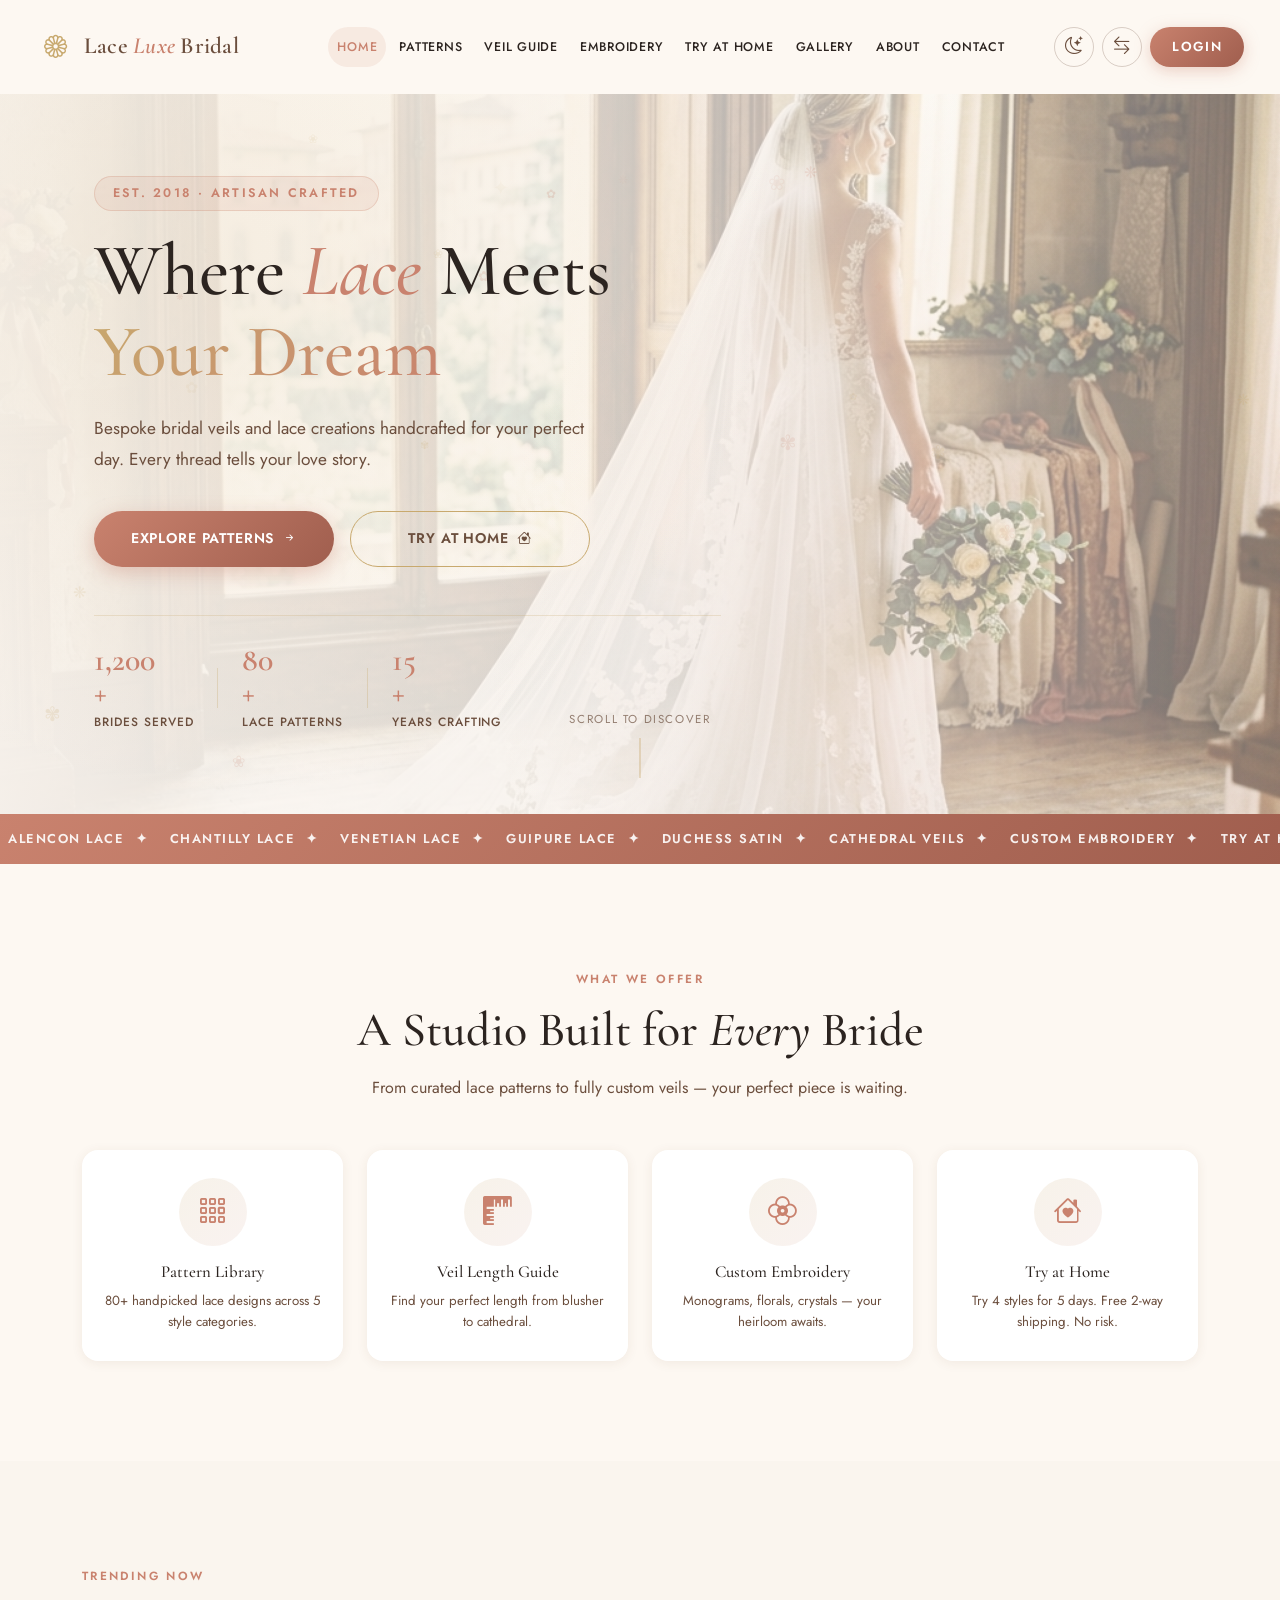
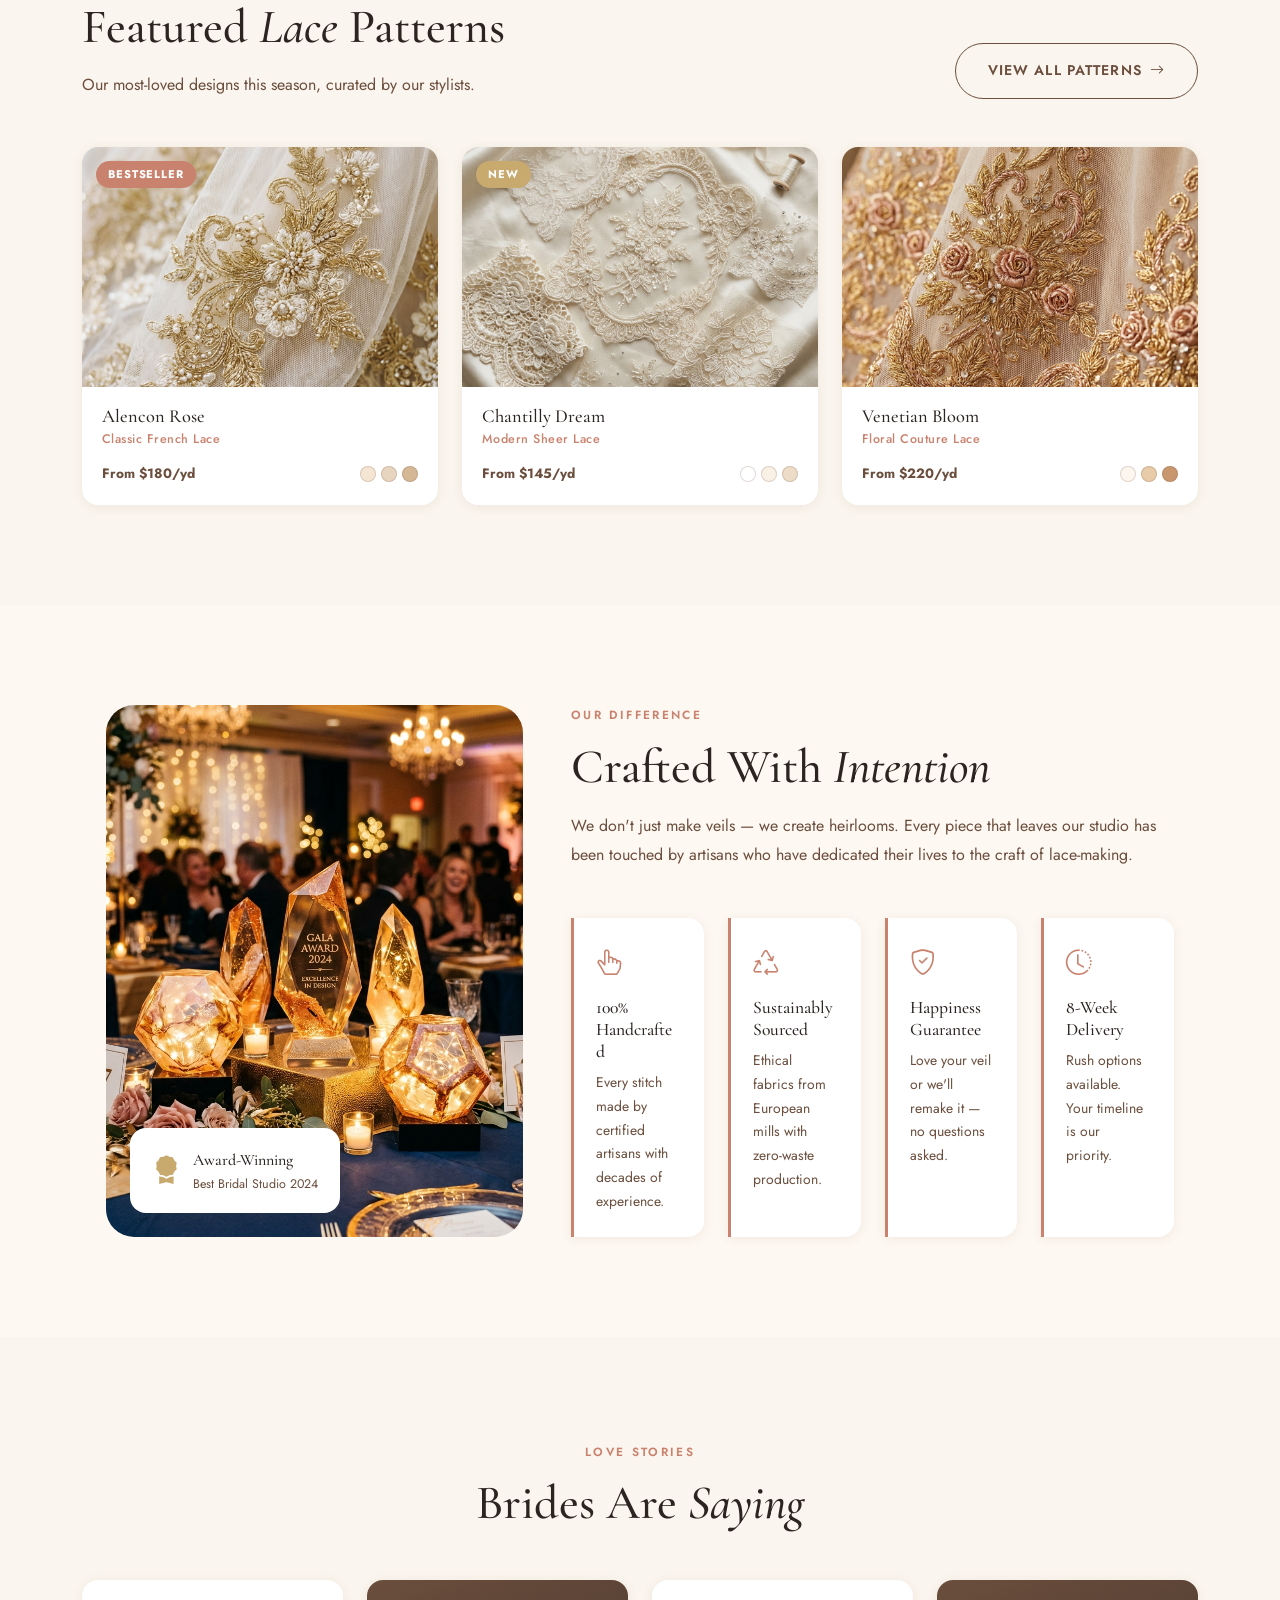
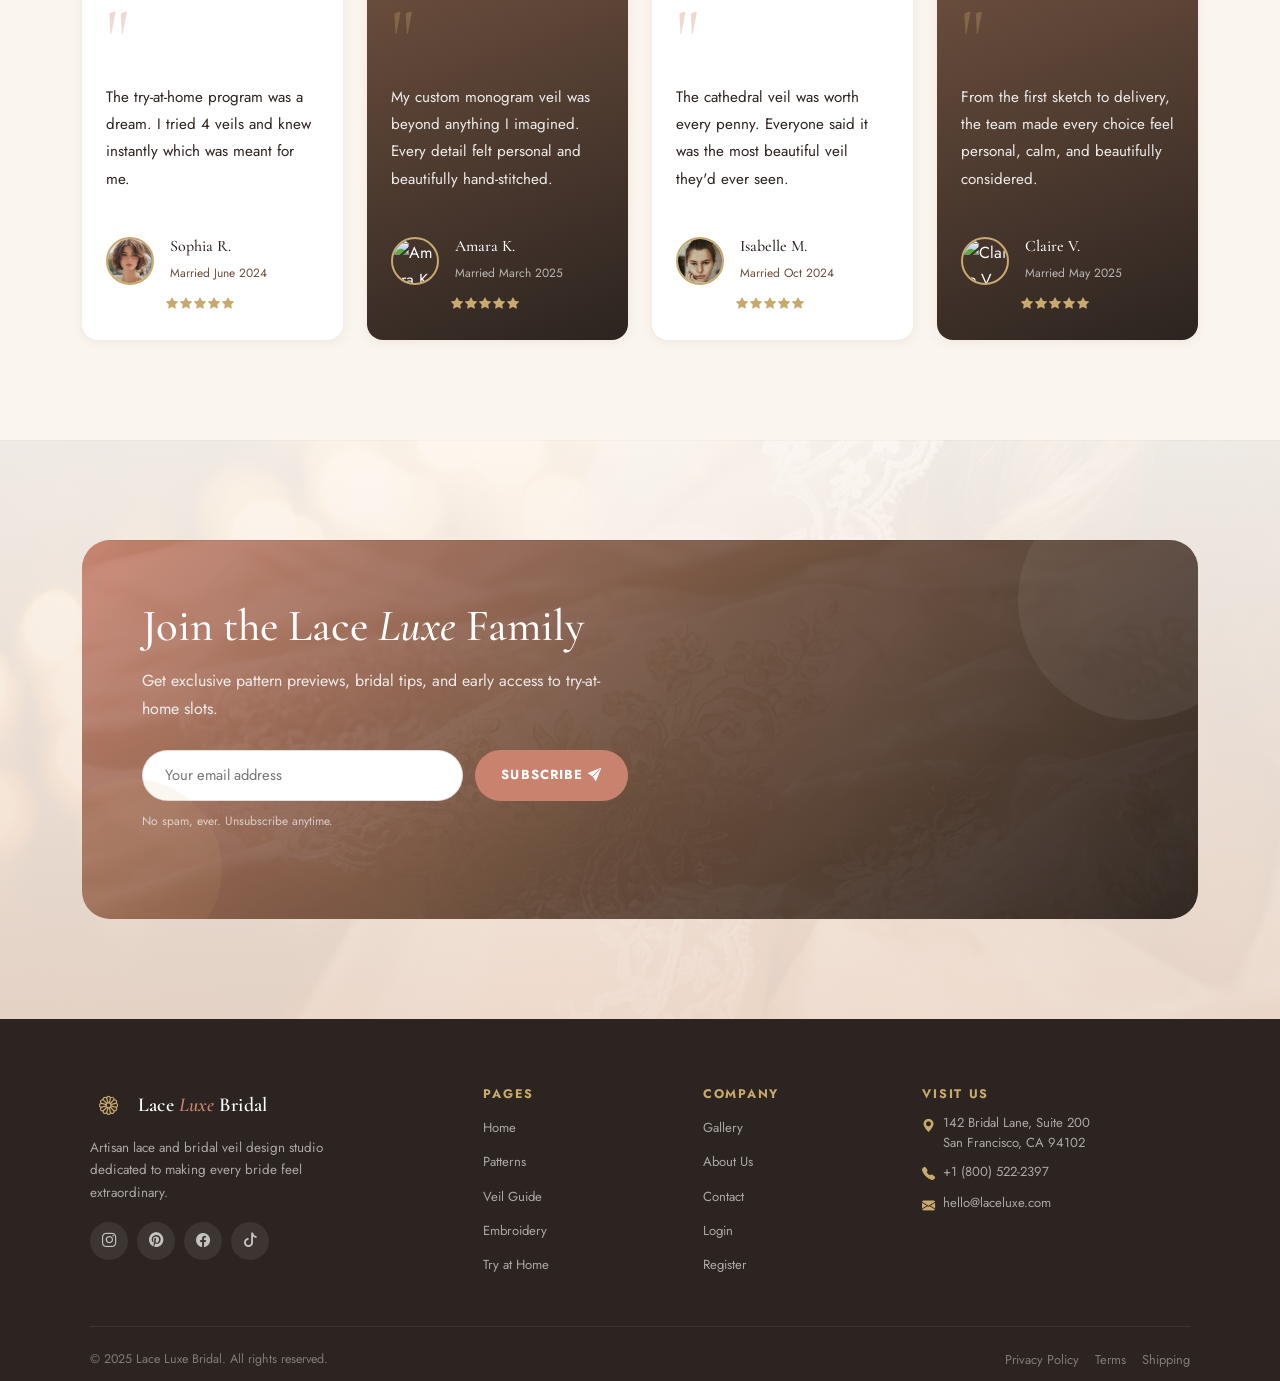
==== index.html @ 020aa44e "changes committed" ====
<!DOCTYPE html>
<html lang="en">
<head>
  <meta charset="UTF-8" />
  <meta name="viewport" content="width=device-width, initial-scale=1.0" />
  <meta name="description" content="Lace Luxe Bridal – Custom Lace & Bridal Veil Design Studio. Explore lace patterns, veil guides, embroidery, and real wedding gallery." />
  <title>Lace Luxe Bridal | Home</title>
  <link rel="stylesheet" href="https://cdn.jsdelivr.net/npm/bootstrap@5.3.3/dist/css/bootstrap.min.css" />
  <link rel="stylesheet" href="https://cdn.jsdelivr.net/npm/bootstrap-icons@1.11.3/font/bootstrap-icons.min.css" />
  <link href="https://fonts.googleapis.com/css2?family=Cormorant+Garamond:ital,wght@0,300;0,400;0,500;0,600;1,300;1,400&family=Jost:wght@300;400;500;600&display=swap" rel="stylesheet" />
  <link rel="stylesheet" href="https://unpkg.com/aos@2.3.4/dist/aos.css" />
  <link rel="stylesheet" href="css/style.css" />
  <link rel="stylesheet" href="css/pages.css" />
</head>
<body class="home-page">

<!-- NAVBAR -->
<nav class="navbar navbar-expand-lg sticky-top" id="mainNav">
  <div class="container">
    <a class="navbar-brand d-flex align-items-center gap-2" href="index.html">
      <span class="brand-icon"><i class="bi bi-flower1"></i></span>
      <span class="brand-text">Lace <em>Luxe</em> Bridal</span>
    </a>
    <button class="navbar-toggler" type="button" data-bs-toggle="collapse" data-bs-target="#navMenu" aria-controls="navMenu" aria-expanded="false" aria-label="Toggle navigation">
      <span class="toggler-icon"><span></span><span></span><span></span></span>
    </button>
    <div class="collapse navbar-collapse" id="navMenu">
      <ul class="navbar-nav mx-auto gap-lg-1 align-items-lg-center">
                <li class="nav-item dropdown">
          <a class="nav-link dropdown-toggle active-nav" href="#" id="homeDropdown" role="button" data-bs-toggle="dropdown" aria-expanded="false">
            Home
          </a>
          <ul class="dropdown-menu" aria-labelledby="homeDropdown">
            <li><a class="dropdown-item" href="index.html">Home 1</a></li>
            <li><a class="dropdown-item" href="home2.html">Home 2</a></li>
          </ul>
        </li>
        <li class="nav-item"><a class="nav-link" href="patterns.html">Patterns</a></li>
        <li class="nav-item"><a class="nav-link" href="veil-guide.html">Veil Guide</a></li>
        <li class="nav-item"><a class="nav-link" href="embroidery.html">Embroidery</a></li>
        <li class="nav-item"><a class="nav-link" href="try-at-home.html">Try at Home</a></li>
        <li class="nav-item"><a class="nav-link" href="gallery.html">Gallery</a></li>
        <li class="nav-item"><a class="nav-link" href="about.html">About</a></li>
        <li class="nav-item"><a class="nav-link" href="contact.html">Contact</a></li>
      </ul>
      <div class="d-flex gap-2 align-items-center ms-lg-3">
        <button class="nav-toggle-btn" id="themeToggleBtn" title="Toggle Light/Dark Theme"><i class="bi bi-moon-stars"></i></button>
        <button class="nav-toggle-btn" id="dirToggleBtn" title="Toggle Layout Direction (LTR/RTL)"><i class="bi bi-arrow-left-right"></i></button>
        <a href="login.html" class="btn-nav-cta">Login</a>
      </div>
    </div>
  </div>
</nav>

<!-- SECTION 1: HERO -->
<section class="hero-section" id="hero">
  <div class="hero-lace-overlay" id="heroLace"></div>
  <div class="hero-particles" id="heroParticles"></div>
  <div class="container hero-container">
    <div class="row align-items-center">
      <div class="col-12 col-lg-7 hero-content" data-aos="fade-right" data-aos-duration="1200">
        <span class="hero-tag">Est. 2018 · Artisan Crafted</span>
        <h1 class="hero-title">
          Where <em>Lace</em> Meets<br/>
          <span class="gradient-text">Your Dream</span>
        </h1>
        <p class="hero-subtitle">Bespoke bridal veils and lace creations handcrafted for your perfect day. Every thread tells your love story.</p>
        <div class="hero-actions d-flex flex-wrap gap-3">
          <a href="patterns.html" class="btn-primary-custom">Explore Patterns <i class="bi bi-arrow-right-short"></i></a>
          <a href="try-at-home.html" class="btn-outline-custom">Try at Home <i class="bi bi-house-heart"></i></a>
        </div>
        <div class="hero-stats d-flex flex-wrap gap-4 mt-5">
          <div class="stat-item"><span class="stat-num" data-target="1200">0</span><span class="stat-num">+</span><span class="stat-label">Brides Served</span></div>
          <div class="stat-divider"></div>
          <div class="stat-item"><span class="stat-num" data-target="80">0</span><span class="stat-num">+</span><span class="stat-label">Lace Patterns</span></div>
          <div class="stat-divider"></div>
          <div class="stat-item"><span class="stat-num" data-target="15">0</span><span class="stat-num">+</span><span class="stat-label">Years Crafting</span></div>
        </div>
      </div>
      <div class="col-12 col-lg-5 d-none d-lg-block" data-aos="fade-left" data-aos-duration="1200" data-aos-delay="200">
        <div class="hero-image-frame">
          <img src="images/hero_index.png" alt="Bridal Veil" class="hero-img" />
          <div class="frame-badge"><i class="bi bi-patch-check-fill"></i> Handcrafted Artisan</div>
        </div>
      </div>
    </div>
  </div>
  <div class="hero-scroll-indicator"><span>Scroll to Discover</span><div class="scroll-line"></div></div>
</section>

<!-- SECTION 2: MARQUEE -->
<div class="marquee-strip">
  <div class="marquee-inner">
    <span>Alencon Lace &nbsp;✦&nbsp;</span><span>Chantilly Lace &nbsp;✦&nbsp;</span><span>Venetian Lace &nbsp;✦&nbsp;</span>
    <span>Guipure Lace &nbsp;✦&nbsp;</span><span>Duchess Satin &nbsp;✦&nbsp;</span><span>Cathedral Veils &nbsp;✦&nbsp;</span>
    <span>Custom Embroidery &nbsp;✦&nbsp;</span><span>Try at Home &nbsp;✦&nbsp;</span>
    <span>Alencon Lace &nbsp;✦&nbsp;</span><span>Chantilly Lace &nbsp;✦&nbsp;</span><span>Venetian Lace &nbsp;✦&nbsp;</span>
    <span>Guipure Lace &nbsp;✦&nbsp;</span><span>Duchess Satin &nbsp;✦&nbsp;</span><span>Cathedral Veils &nbsp;✦&nbsp;</span>
    <span>Custom Embroidery &nbsp;✦&nbsp;</span><span>Try at Home &nbsp;✦&nbsp;</span>
  </div>
</div>

<!-- SECTION 3: SERVICES OVERVIEW -->
<section class="section-pad bg-cream" id="services">
  <div class="container">
    <div class="section-header text-center mb-5" data-aos="fade-up">
      <span class="section-tag">What We Offer</span>
      <h2 class="section-title">A Studio Built for <em>Every</em> Bride</h2>
      <p class="section-subtitle">From curated lace patterns to fully custom veils — your perfect piece is waiting.</p>
    </div>
    <div class="row g-4">
      <div class="col-12 col-sm-6 col-lg-3" data-aos="fade-up" data-aos-delay="0">
        <a href="patterns.html" class="icon-grid-card text-decoration-none">
          <div class="icon-circle-lg"><i class="bi bi-grid-3x3-gap"></i></div>
          <h6>Pattern Library</h6>
          <p>80+ handpicked lace designs across 5 style categories.</p>
        </a>
      </div>
      <div class="col-12 col-sm-6 col-lg-3" data-aos="fade-up" data-aos-delay="100">
        <a href="veil-guide.html" class="icon-grid-card text-decoration-none">
          <div class="icon-circle-lg"><i class="bi bi-rulers"></i></div>
          <h6>Veil Length Guide</h6>
          <p>Find your perfect length from blusher to cathedral.</p>
        </a>
      </div>
      <div class="col-12 col-sm-6 col-lg-3" data-aos="fade-up" data-aos-delay="200">
        <a href="embroidery.html" class="icon-grid-card text-decoration-none">
          <div class="icon-circle-lg"><i class="bi bi-flower2"></i></div>
          <h6>Custom Embroidery</h6>
          <p>Monograms, florals, crystals — your heirloom awaits.</p>
        </a>
      </div>
      <div class="col-12 col-sm-6 col-lg-3" data-aos="fade-up" data-aos-delay="300">
        <a href="try-at-home.html" class="icon-grid-card text-decoration-none">
          <div class="icon-circle-lg"><i class="bi bi-house-heart"></i></div>
          <h6>Try at Home</h6>
          <p>Try 4 styles for 5 days. Free 2-way shipping. No risk.</p>
        </a>
      </div>
    </div>
  </div>
</section>

<!-- SECTION 4: FEATURED PATTERNS -->
<section class="section-pad bg-section" id="featured-patterns">
  <div class="container">
    <div class="row align-items-end mb-5">
      <div class="col-12 col-md-8" data-aos="fade-right">
        <span class="section-tag">Trending Now</span>
        <h2 class="section-title">Featured <em>Lace</em> Patterns</h2>
        <p class="section-subtitle" style="margin:0">Our most-loved designs this season, curated by our stylists.</p>
      </div>
      <div class="col-12 col-md-4 text-md-end mt-3 mt-md-0" data-aos="fade-left">
        <a href="patterns.html" class="btn-secondary-custom">View All Patterns <i class="bi bi-arrow-right"></i></a>
      </div>
    </div>
    <div class="row g-4">
      <div class="col-12 col-sm-6 col-lg-4" data-aos="fade-up" data-aos-delay="0">
        <div class="pattern-card">
          <div class="pattern-img-wrap">
            <img src="images/patterns_cta_bg.png" alt="Alencon Rose" />
            <div class="pattern-overlay"><button class="btn-view-pattern" onclick="window.location='patterns.html'">View Details <i class="bi bi-arrow-right"></i></button></div>
            <span class="pattern-badge">Bestseller</span>
          </div>
          <div class="pattern-card-body">
            <h5 class="pattern-name">Alencon Rose</h5>
            <p class="pattern-type">Classic French Lace</p>
            <div class="pattern-meta d-flex justify-content-between align-items-center">
              <span class="pattern-price">From $180/yd</span>
              <div class="pattern-dots"><span class="dot" style="background:#f5e6d3"></span><span class="dot" style="background:#e8d5c0"></span><span class="dot" style="background:#d4b896"></span></div>
            </div>
          </div>
        </div>
      </div>
      <div class="col-12 col-sm-6 col-lg-4" data-aos="fade-up" data-aos-delay="100">
        <div class="pattern-card">
          <div class="pattern-img-wrap">
            <img src="images/lace_library_hero.png" alt="Chantilly Dream" />
            <div class="pattern-overlay"><button class="btn-view-pattern" onclick="window.location='patterns.html'">View Details <i class="bi bi-arrow-right"></i></button></div>
            <span class="pattern-badge new">New</span>
          </div>
          <div class="pattern-card-body">
            <h5 class="pattern-name">Chantilly Dream</h5>
            <p class="pattern-type">Modern Sheer Lace</p>
            <div class="pattern-meta d-flex justify-content-between align-items-center">
              <span class="pattern-price">From $145/yd</span>
              <div class="pattern-dots"><span class="dot" style="background:#fff"></span><span class="dot" style="background:#f9f0e6"></span><span class="dot" style="background:#ecdcc8"></span></div>
            </div>
          </div>
        </div>
      </div>
      <div class="col-12 col-sm-6 col-lg-4" data-aos="fade-up" data-aos-delay="200">
        <div class="pattern-card">
          <div class="pattern-img-wrap">
            <img src="images/embroidery_cta_bg.png" alt="Venetian Bloom" />
            <div class="pattern-overlay"><button class="btn-view-pattern" onclick="window.location='patterns.html'">View Details <i class="bi bi-arrow-right"></i></button></div>
          </div>
          <div class="pattern-card-body">
            <h5 class="pattern-name">Venetian Bloom</h5>
            <p class="pattern-type">Floral Couture Lace</p>
            <div class="pattern-meta d-flex justify-content-between align-items-center">
              <span class="pattern-price">From $220/yd</span>
              <div class="pattern-dots"><span class="dot" style="background:#fdf6ee"></span><span class="dot" style="background:#e8cba8"></span><span class="dot" style="background:#c9976e"></span></div>
            </div>
          </div>
        </div>
      </div>
    </div>
  </div>
</section>

<!-- SECTION 5: WHY CHOOSE US -->
<section class="section-pad bg-cream" id="why-us">
  <div class="container">
    <div class="row align-items-stretch g-5">
      <div class="col-12 col-lg-5 d-flex" data-aos="fade-right">
        <div class="why-us-image" style="position:relative; border-radius:var(--radius-lg); overflow:hidden; height:480px;">
          <img src="images/why_choose_bg.png" alt="Why Choose Us" style="width:100%;height:100%;object-fit:cover;" />
          <div class="luxe-card-bg" style="position:absolute;bottom:24px;left:24px;border-radius:var(--radius-md);padding:18px 22px;box-shadow:var(--shadow-md);">
            <div style="display:flex;align-items:center;gap:12px;">
              <i class="bi bi-award-fill" style="font-size:1.8rem;color:var(--clr-gold);"></i>
              <div>
                <div style="font-family:var(--font-display);font-size:1rem;font-weight:500;color:var(--clr-charcoal);">Award-Winning</div>
                <div style="font-size:0.78rem;color:var(--clr-mocha);">Best Bridal Studio 2024</div>
              </div>
            </div>
          </div>
        </div>
      </div>
      <div class="col-12 col-lg-7 why-us-content" data-aos="fade-left">
        <span class="section-tag">Our Difference</span>
        <h2 class="section-title">Crafted With <em>Intention</em></h2>
        <p class="section-body-text mb-4">We don't just make veils — we create heirlooms. Every piece that leaves our studio has been touched by artisans who have dedicated their lives to the craft of lace-making.</p>
        <div class="row g-3 mt-2 why-us-value-grid">
          <div class="col-12 col-sm-6">
            <div class="value-card" data-aos="zoom-in" data-aos-delay="0">
              <div class="value-icon"><i class="bi bi-hand-index-thumb"></i></div>
              <h5>100% Handcrafted</h5>
              <p>Every stitch made by certified artisans with decades of experience.</p>
            </div>
          </div>
          <div class="col-12 col-sm-6">
            <div class="value-card" data-aos="zoom-in" data-aos-delay="100">
              <div class="value-icon"><i class="bi bi-recycle"></i></div>
              <h5>Sustainably Sourced</h5>
              <p>Ethical fabrics from European mills with zero-waste production.</p>
            </div>
          </div>
          <div class="col-12 col-sm-6">
            <div class="value-card" data-aos="zoom-in" data-aos-delay="200">
              <div class="value-icon"><i class="bi bi-shield-check"></i></div>
              <h5>Happiness Guarantee</h5>
              <p>Love your veil or we'll remake it — no questions asked.</p>
            </div>
          </div>
          <div class="col-12 col-sm-6">
            <div class="value-card" data-aos="zoom-in" data-aos-delay="300">
              <div class="value-icon"><i class="bi bi-clock-history"></i></div>
              <h5>8-Week Delivery</h5>
              <p>Rush options available. Your timeline is our priority.</p>
            </div>
          </div>
        </div>
      </div>
    </div>
  </div>
</section>

<!-- SECTION 6: TESTIMONIALS -->
<section class="section-pad bg-section" id="testimonials">
  <div class="container">
    <div class="section-header text-center mb-5" data-aos="fade-up">
      <span class="section-tag">Love Stories</span>
      <h2 class="section-title">Brides Are <em>Saying</em></h2>
    </div>
    <div class="row g-4 love-stories-grid">
      <div class="col-12 col-md-6 col-lg-3" data-aos="fade-up" data-aos-delay="0">
        <div class="testimonial-card">
          <div class="quote-mark">"</div>
          <p class="testimonial-text">The try-at-home program was a dream. I tried 4 veils and knew instantly which was meant for me.</p>
          <div class="testimonial-author d-flex align-items-center gap-3 mt-4">
            <img src="images/avatar_sophia.jpg" alt="Sophia R." class="author-avatar" />
            <div><h6 class="author-name">Sophia R.</h6><span class="author-date">Married June 2024</span></div>
            <div class="ms-auto stars"><i class="bi bi-star-fill"></i><i class="bi bi-star-fill"></i><i class="bi bi-star-fill"></i><i class="bi bi-star-fill"></i><i class="bi bi-star-fill"></i></div>
          </div>
        </div>
      </div>
      <div class="col-12 col-md-6 col-lg-3" data-aos="fade-up" data-aos-delay="100">
        <div class="testimonial-card featured-testimonial">
          <div class="quote-mark">"</div>
          <p class="testimonial-text">My custom monogram veil was beyond anything I imagined. Every detail felt personal and beautifully hand-stitched.</p>
          <div class="testimonial-author d-flex align-items-center gap-3 mt-4">
            <img src="images/avatar_amara.jpg" alt="Amara K." class="author-avatar" />
            <div><h6 class="author-name">Amara K.</h6><span class="author-date">Married March 2025</span></div>
            <div class="ms-auto stars"><i class="bi bi-star-fill"></i><i class="bi bi-star-fill"></i><i class="bi bi-star-fill"></i><i class="bi bi-star-fill"></i><i class="bi bi-star-fill"></i></div>
          </div>
        </div>
      </div>
      <div class="col-12 col-md-6 col-lg-3" data-aos="fade-up" data-aos-delay="200">
        <div class="testimonial-card">
          <div class="quote-mark">"</div>
          <p class="testimonial-text">The cathedral veil was worth every penny. Everyone said it was the most beautiful veil they'd ever seen.</p>
          <div class="testimonial-author d-flex align-items-center gap-3 mt-4">
            <img src="images/avatar_isabelle.jpg" alt="Isabelle M." class="author-avatar" />
            <div><h6 class="author-name">Isabelle M.</h6><span class="author-date">Married Oct 2024</span></div>
            <div class="ms-auto stars"><i class="bi bi-star-fill"></i><i class="bi bi-star-fill"></i><i class="bi bi-star-fill"></i><i class="bi bi-star-fill"></i><i class="bi bi-star-fill"></i></div>
          </div>
        </div>
      </div>
      <div class="col-12 col-md-6 col-lg-3" data-aos="fade-up" data-aos-delay="300">
        <div class="testimonial-card featured-testimonial">
          <div class="quote-mark">"</div>
          <p class="testimonial-text">From the first sketch to delivery, the team made every choice feel personal, calm, and beautifully considered.</p>
          <div class="testimonial-author d-flex align-items-center gap-3 mt-4">
            <img src="images/team_mei.jpg" alt="Claire V." class="author-avatar" />
            <div><h6 class="author-name">Claire V.</h6><span class="author-date">Married May 2025</span></div>
            <div class="ms-auto stars"><i class="bi bi-star-fill"></i><i class="bi bi-star-fill"></i><i class="bi bi-star-fill"></i><i class="bi bi-star-fill"></i><i class="bi bi-star-fill"></i></div>
          </div>
        </div>
      </div>
    </div>
  </div>
</section>

<!-- SECTION 7: NEWSLETTER CTA -->
<section class="section-pad newsletter-section index-newsletter-section" id="newsletter">
  <div class="container">
    <div class="cta-banner index-cta-banner" data-aos="zoom-in">
      <div class="row align-items-center g-4">
        <div class="col-12 col-lg-6">
          <h2>Join the Lace <em>Luxe</em> Family</h2>
          <p>Get exclusive pattern previews, bridal tips, and early access to try-at-home slots.</p>
          <div class="newsletter-form">
            <input type="email" placeholder="Your email address" id="homeEmail" />
            <button type="button" onclick="handleNewsletterHome()">Subscribe <i class="bi bi-send-fill"></i></button>
          </div>
          <p style="font-size:0.75rem;opacity:0.65;margin-top:10px;position:relative;z-index:1;">No spam, ever. Unsubscribe anytime.</p>
        </div>
        <div class="col-12 col-lg-6 d-none d-lg-flex justify-content-end align-items-center gap-4" style="position:relative;z-index:1;">
          <div style="text-align:center;">
            <div style="font-family:var(--font-display);font-size:3rem;font-weight:600;color:rgba(255,255,255,0.9);">12K+</div>
            <div style="font-size:0.75rem;letter-spacing:0.1em;text-transform:uppercase;color:rgba(255,255,255,0.6);">Newsletter Readers</div>
          </div>
          <div style="width:1px;height:60px;background:rgba(255,255,255,0.2);"></div>
          <div style="text-align:center;">
            <div style="font-family:var(--font-display);font-size:3rem;font-weight:600;color:rgba(255,255,255,0.9);">98%</div>
            <div style="font-size:0.75rem;letter-spacing:0.1em;text-transform:uppercase;color:rgba(255,255,255,0.6);">Would Recommend</div>
          </div>
        </div>
      </div>
    </div>
  </div>
</section>

<!-- FOOTER -->
<footer class="site-footer">
  <div class="container">
    <div class="row g-4 footer-top">
      <div class="col-12 col-md-6 col-lg-4">
        <a class="footer-brand d-flex align-items-center gap-2 mb-3" href="index.html" aria-label="Lace Luxe Bridal home">
          <span class="brand-icon"><i class="bi bi-flower1"></i></span>
          <span class="brand-text">Lace <em>Luxe</em> Bridal</span>
        </a>
        <p class="footer-about">Artisan lace and bridal veil design studio dedicated to making every bride feel extraordinary.</p>
        <div class="footer-socials d-flex gap-3 mt-3">
          <a href="#"><i class="bi bi-instagram"></i></a><a href="#"><i class="bi bi-pinterest"></i></a>
          <a href="#"><i class="bi bi-facebook"></i></a><a href="#"><i class="bi bi-tiktok"></i></a>
        </div>
      </div>
      <div class="col-6 col-lg-2 offset-lg-1">
        <h6 class="footer-heading">Pages</h6>
        <ul class="footer-links">
          <li><a href="index.html">Home</a></li>
          <li><a href="patterns.html">Patterns</a></li>
          <li><a href="veil-guide.html">Veil Guide</a></li>
          <li><a href="embroidery.html">Embroidery</a></li>
          <li><a href="try-at-home.html">Try at Home</a></li>
        </ul>
      </div>
      <div class="col-6 col-lg-2">
        <h6 class="footer-heading">Company</h6>
        <ul class="footer-links">
          <li><a href="gallery.html">Gallery</a></li>
          <li><a href="about.html">About Us</a></li>
          <li><a href="contact.html">Contact</a></li>
          <li><a href="login.html">Login</a></li>
          <li><a href="register.html">Register</a></li>
        </ul>
      </div>
      <div class="col-12 col-lg-3">
        <h6 class="footer-heading">Visit Us</h6>
        <div class="footer-address">
          <p><i class="bi bi-geo-alt-fill"></i> 142 Bridal Lane, Suite 200<br/>San Francisco, CA 94102</p>
          <p><i class="bi bi-telephone-fill"></i> +1 (800) 522-2397</p>
          <p><i class="bi bi-envelope-fill"></i> hello@laceluxe.com</p>
        </div>
      </div>
    </div>
    <div class="footer-bottom d-flex flex-wrap justify-content-between align-items-center gap-3">
      <p class="footer-copy">© 2025 Lace Luxe Bridal. All rights reserved.</p>
      <div class="footer-legal d-flex gap-3">
        <a href="#">Privacy Policy</a><a href="#">Terms</a><a href="#">Shipping</a>
      </div>
    </div>
  </div>
</footer>

<button class="back-to-top" id="backToTop"><i class="bi bi-arrow-up-short"></i></button>

<script src="https://cdn.jsdelivr.net/npm/bootstrap@5.3.3/dist/js/bootstrap.bundle.min.js"></script>
<script src="https://unpkg.com/aos@2.3.4/dist/aos.js"></script>
<script src="js/main.js"></script>
<script>
function handleNewsletterHome() {
  const input = document.getElementById('homeEmail');
  if (!input.value || !input.value.includes('@')) { input.style.borderColor='#e57373'; return; }
  input.value = ''; input.placeholder = '✓ You\'re subscribed!'; input.style.borderColor = 'var(--clr-gold)';
}
</script>
</body>
</html>
---- css/style.css ----
/* ==========================================
   LACE LUXE BRIDAL – style.css
   ========================================== */

/* ---- CSS Variables ---- */
:root {
  --clr-cream:       #fdf8f2;
  --clr-blush:       #f0ddd0;
  --clr-rose:        #c9826e;
  --clr-rose-dark:   #a05e4e;
  --clr-gold:        #c8a96e;
  --clr-gold-light:  #e8d5a8;
  --clr-mocha:       #6b4e3d;
  --clr-charcoal:    #2c2420;
  --clr-warm-white:  #fffef9;
  --clr-section-bg:  #faf5ee;

  --font-display:    'Cormorant Garamond', serif;
  --font-body:       'Jost', sans-serif;

  --shadow-sm:       0 2px 12px rgba(100, 60, 40, 0.08);
  --shadow-md:       0 6px 28px rgba(100, 60, 40, 0.14);
  --shadow-lg:       0 16px 60px rgba(100, 60, 40, 0.18);
  --radius-sm:       8px;
  --radius-md:       16px;
  --radius-lg:       28px;
  --radius-xl:       40px;

  --transition:      0.35s cubic-bezier(0.4, 0, 0.2, 1);
  --section-pad:     100px 0;
}

/* ---- Reset & Base ---- */
*, *::before, *::after { box-sizing: border-box; margin: 0; padding: 0; }

html { scroll-behavior: smooth; }

body {
  font-family: var(--font-body);
  background: var(--clr-cream);
  color: var(--clr-charcoal);
  overflow-x: hidden;
  line-height: 1.7;
}

img { max-width: 100%; height: auto; display: block; }

/* ==========================================
   NAVBAR
   ========================================== */
#mainNav {
  background: rgba(253, 248, 242, 0.95);
  backdrop-filter: blur(16px);
  -webkit-backdrop-filter: blur(16px);
  border-bottom: 1px solid rgba(200, 169, 110, 0.18);
  padding: 14px 0;
  z-index: 1050;
  transition: var(--transition);
}

#mainNav .container {
  position: relative;
}
#mainNav.scrolled {
  padding: 8px 0;
  box-shadow: 0 4px 24px rgba(100, 60, 40, 0.12);
}

.brand-icon {
  font-size: 1.5rem;
  color: var(--clr-gold);
  line-height: 1;
  animation: spinSlow 12s linear infinite;
}
@keyframes spinSlow { to { transform: rotate(360deg); } }

.brand-text {
  font-family: var(--font-display);
  font-size: 1.45rem;
  font-weight: 600;
  color: var(--clr-mocha);
  letter-spacing: 0.01em;
}
.brand-text em { color: var(--clr-rose); font-style: italic; }

.nav-link {
  font-family: var(--font-body);
  font-size: 0.88rem;
  font-weight: 500;
  letter-spacing: 0.06em;
  text-transform: uppercase;
  color: var(--clr-charcoal) !important;
  padding: 6px 12px !important;
  position: relative;
  transition: color var(--transition);
}
.nav-link::after {
  content: '';
  position: absolute;
  bottom: 0; left: 50%; right: 50%;
  height: 1.5px;
  background: var(--clr-rose);
  transition: left var(--transition), right var(--transition);
}
.nav-link:hover { color: var(--clr-rose) !important; }
.nav-link:hover::after { left: 12px; right: 12px; }

.btn-nav-cta {
  font-family: var(--font-body);
  font-size: 0.82rem;
  font-weight: 600;
  letter-spacing: 0.1em;
  text-transform: uppercase;
  color: #fff !important;
  background: linear-gradient(135deg, var(--clr-rose), var(--clr-rose-dark));
  padding: 10px 24px;
  border-radius: 50px;
  text-decoration: none;
  transition: var(--transition);
  box-shadow: 0 4px 16px rgba(201, 130, 110, 0.35);
}
.btn-nav-cta:hover {
  transform: translateY(-2px);
  box-shadow: 0 8px 24px rgba(201, 130, 110, 0.5);
}

.btn-nav-outline {
  font-family: var(--font-body);
  font-size: 0.82rem;
  font-weight: 600;
  letter-spacing: 0.1em;
  text-transform: uppercase;
  color: var(--clr-mocha) !important;
  background: transparent;
  padding: 9px 22px;
  border-radius: 50px;
  border: 1.5px solid rgba(107, 78, 61, 0.35);
  text-decoration: none;
  transition: var(--transition);
}
.btn-nav-outline:hover {
  border-color: var(--clr-rose);
  color: var(--clr-rose) !important;
}

/* Custom hamburger */
.navbar-toggler {
  border: none;
  background: none;
  padding: 4px;
}
.navbar-toggler:focus { box-shadow: none; }
.toggler-icon { display: flex; flex-direction: column; gap: 5px; width: 24px; }
.toggler-icon span {
  display: block;
  height: 2px;
  background: var(--clr-mocha);
  border-radius: 2px;
  transition: var(--transition);
}
.navbar-toggler[aria-expanded="true"] .toggler-icon span:nth-child(1) {
  transform: translateY(7px) rotate(45deg);
}
.navbar-toggler[aria-expanded="true"] .toggler-icon span:nth-child(2) {
  opacity: 0;
}
.navbar-toggler[aria-expanded="true"] .toggler-icon span:nth-child(3) {
  transform: translateY(-7px) rotate(-45deg);
}

/* ==========================================
   HERO SECTION
   ========================================== */
.hero-section {
  position: relative;
  min-height: 80vh;
  background: linear-gradient(160deg, #fdf8f2 0%, #f5e8d8 50%, #eedcca 100%);
  overflow: hidden;
  display: flex;
  align-items: center;
}

.hero-lace-overlay {
  position: absolute;
  inset: 0;
  background-image:
    radial-gradient(circle at 20% 20%, rgba(200, 169, 110, 0.08) 0%, transparent 50%),
    radial-gradient(circle at 80% 80%, rgba(201, 130, 110, 0.06) 0%, transparent 50%);
  pointer-events: none;
}

/* Floating Particles via JS */
.hero-particles { position: absolute; inset: 0; pointer-events: none; }

.hero-container { padding-top: 40px; padding-bottom: 40px; }

.hero-tag {
  display: inline-block;
  font-size: 0.78rem;
  font-weight: 600;
  letter-spacing: 0.18em;
  text-transform: uppercase;
  color: var(--clr-rose);
  background: rgba(201, 130, 110, 0.1);
  border: 1px solid rgba(201, 130, 110, 0.25);
  padding: 6px 18px;
  border-radius: 50px;
  margin-bottom: 20px;
}

.hero-title {
  font-family: var(--font-display);
  font-size: clamp(2.8rem, 6vw, 5.2rem);
  font-weight: 500;
  line-height: 1.1;
  color: var(--clr-charcoal);
  margin-bottom: 20px;
}
.hero-title em { color: var(--clr-rose); font-style: italic; }

.gradient-text {
  background: linear-gradient(135deg, var(--clr-gold), var(--clr-rose));
  -webkit-background-clip: text;
  -webkit-text-fill-color: transparent;
  background-clip: text;
}

.hero-subtitle {
  font-size: 1.08rem;
  color: var(--clr-mocha);
  max-width: 500px;
  line-height: 1.8;
  margin-bottom: 36px;
}

/* Hero Stats */
.hero-stats {
  padding-top: 28px;
  border-top: 1px solid rgba(200, 169, 110, 0.25);
}
.stat-item { display: flex; flex-direction: column; }
.stat-num {
  font-family: var(--font-display);
  font-size: 2rem;
  font-weight: 600;
  color: var(--clr-rose);
  line-height: 1;
}
.stat-label {
  font-size: 0.75rem;
  font-weight: 500;
  letter-spacing: 0.08em;
  text-transform: uppercase;
  color: var(--clr-mocha);
  margin-top: 4px;
}
.stat-divider {
  width: 1px;
  height: 40px;
  background: rgba(200, 169, 110, 0.3);
  align-self: center;
}

/* Hero Image */
.hero-image-frame {
  position: relative;
  border-radius: var(--radius-lg);
  overflow: visible;
  transition: var(--transition);
}
/* Offset thin gold border frame */
.hero-image-frame::before {
  content: '';
  position: absolute;
  top: 20px;
  left: 20px;
  right: -20px;
  bottom: -20px;
  border: 1.5px solid var(--clr-gold);
  border-radius: var(--radius-lg);
  z-index: -1;
  transition: transform 0.6s cubic-bezier(0.25, 1, 0.5, 1), border-color 0.6s ease;
  pointer-events: none;
}
/* Ambient golden/rose glow */
.hero-image-frame::after {
  content: '';
  position: absolute;
  inset: -10px;
  background: radial-gradient(circle, rgba(200, 169, 110, 0.22) 0%, transparent 70%);
  z-index: -2;
  filter: blur(24px);
  opacity: 0;
  transition: opacity 0.6s ease, transform 0.6s ease;
  pointer-events: none;
}
body.dark-theme .hero-image-frame::after {
  opacity: 0.75;
}
.hero-img {
  width: 100%;
  height: 520px;
  object-fit: cover;
  border-radius: var(--radius-lg);
  box-shadow: var(--shadow-lg);
  transition: transform 0.6s cubic-bezier(0.25, 1, 0.5, 1), box-shadow 0.6s ease;
}
/* Unique hover dynamics */
.hero-image-frame:hover::before {
  transform: translate(-12px, -12px);
  border-color: var(--clr-rose);
}
.hero-image-frame:hover::after {
  transform: scale(1.1) translate(4px, 4px);
  opacity: 1;
}
.hero-image-frame:hover .hero-img {
  transform: translateY(-8px) scale(1.015);
  box-shadow: 0 24px 48px rgba(100, 60, 40, 0.22);
}
body.dark-theme .hero-image-frame:hover .hero-img {
  box-shadow: 0 24px 48px rgba(0, 0, 0, 0.65);
}

.frame-badge {
  position: absolute;
  bottom: -16px;
  left: 24px;
  background: #fff;
  border-radius: 50px;
  padding: 10px 22px;
  font-size: 0.8rem;
  font-weight: 600;
  color: var(--clr-mocha);
  box-shadow: var(--shadow-md);
  display: flex;
  align-items: center;
  gap: 8px;
  white-space: nowrap;
  z-index: 2;
}
.frame-badge i { color: var(--clr-gold); }

/* Hero Scroll Indicator */
.hero-scroll-indicator {
  position: absolute;
  bottom: 36px;
  left: 50%;
  transform: translateX(-50%);
  display: flex;
  flex-direction: column;
  align-items: center;
  gap: 8px;
  font-size: 0.72rem;
  letter-spacing: 0.14em;
  text-transform: uppercase;
  color: var(--clr-mocha);
  opacity: 0.7;
}
.scroll-line {
  width: 1px;
  height: 40px;
  background: var(--clr-gold);
  animation: scrollPulse 2s ease-in-out infinite;
}
@keyframes scrollPulse {
  0%, 100% { transform: scaleY(1); opacity: 0.5; }
  50% { transform: scaleY(0.5); opacity: 1; }
}

/* ==========================================
   MARQUEE STRIP
   ========================================== */
.marquee-strip {
  background: linear-gradient(135deg, var(--clr-rose), var(--clr-rose-dark));
  overflow: hidden;
  padding: 14px 0;
}
.marquee-inner {
  display: flex;
  white-space: nowrap;
  animation: marqueeAnim 28s linear infinite;
  width: max-content;
}
.marquee-inner span {
  font-size: 0.8rem;
  font-weight: 600;
  letter-spacing: 0.12em;
  text-transform: uppercase;
  color: rgba(255,255,255,0.9);
  padding: 0 8px;
}
@keyframes marqueeAnim {
  from { transform: translateX(0); }
  to   { transform: translateX(-50%); }
}

/* ==========================================
   SHARED SECTION STYLES
   ========================================== */
.section-pad { padding: var(--section-pad); }

.section-tag {
  display: inline-block;
  font-size: 0.74rem;
  font-weight: 600;
  letter-spacing: 0.2em;
  text-transform: uppercase;
  color: var(--clr-rose);
  margin-bottom: 14px;
}

.section-title {
  font-family: var(--font-display);
  font-size: clamp(2rem, 4vw, 3rem);
  font-weight: 500;
  color: var(--clr-charcoal);
  margin-bottom: 16px;
  line-height: 1.15;
}

.section-subtitle {
  font-size: 1rem;
  color: var(--clr-mocha);
  max-width: 560px;
  margin: 0 auto;
  line-height: 1.75;
}

.section-body-text {
  font-size: 1rem;
  color: var(--clr-mocha);
  line-height: 1.85;
}

/* ==========================================
   BUTTONS
   ========================================== */
.btn-primary-custom {
  display: inline-flex;
  align-items: center;
  gap: 8px;
  font-family: var(--font-body);
  font-size: 0.88rem;
  font-weight: 600;
  letter-spacing: 0.06em;
  text-transform: uppercase;
  color: #fff;
  background: linear-gradient(135deg, var(--clr-rose), var(--clr-rose-dark));
  padding: 14px 32px;
  border-radius: 50px;
  border: none;
  text-decoration: none;
  cursor: pointer;
  box-shadow: 0 6px 20px rgba(201, 130, 110, 0.38);
  transition: var(--transition);
  position: relative;
  overflow: hidden;
}
.btn-primary-custom::before {
  content: '';
  position: absolute;
  inset: 0;
  background: linear-gradient(135deg, rgba(255,255,255,0.15), transparent);
  opacity: 0;
  transition: opacity var(--transition);
}
.btn-primary-custom:hover {
  transform: translateY(-3px);
  box-shadow: 0 12px 32px rgba(201, 130, 110, 0.52);
  color: #fff;
}
.btn-primary-custom:hover::before { opacity: 1; }

.btn-outline-custom {
  display: inline-flex;
  align-items: center;
  gap: 8px;
  font-family: var(--font-body);
  font-size: 0.88rem;
  font-weight: 600;
  letter-spacing: 0.06em;
  text-transform: uppercase;
  color: var(--clr-mocha);
  background: transparent;
  padding: 13px 30px;
  border-radius: 50px;
  border: 1.5px solid var(--clr-gold);
  text-decoration: none;
  cursor: pointer;
  transition: var(--transition);
}
.btn-outline-custom:hover {
  background: var(--clr-gold);
  color: #fff;
  transform: translateY(-3px);
}

.btn-secondary-custom {
  display: inline-flex;
  align-items: center;
  gap: 10px;
  font-family: var(--font-body);
  font-size: 0.88rem;
  font-weight: 600;
  letter-spacing: 0.08em;
  text-transform: uppercase;
  color: var(--clr-mocha);
  background: transparent;
  padding: 14px 36px;
  border-radius: 50px;
  border: 1.5px solid var(--clr-mocha);
  text-decoration: none;
  cursor: pointer;
  transition: var(--transition);
}
.btn-secondary-custom:hover {
  background: var(--clr-mocha);
  color: var(--clr-cream);
  transform: translateY(-2px);
}

.btn-lg-custom { padding: 16px 38px; font-size: 0.92rem; }

/* ==========================================
   FILTER BUTTONS
   ========================================== */
.filter-btn {
  font-family: var(--font-body);
  font-size: 0.8rem;
  font-weight: 600;
  letter-spacing: 0.08em;
  text-transform: uppercase;
  color: var(--clr-mocha);
  background: transparent;
  border: 1.5px solid rgba(107, 78, 61, 0.25);
  padding: 8px 22px;
  border-radius: 50px;
  cursor: pointer;
  transition: var(--transition);
}
.filter-btn.active,
.filter-btn:hover {
  background: var(--clr-rose);
  color: #fff;
  border-color: var(--clr-rose);
}

/* ==========================================
   PATTERN LIBRARY
   ========================================== */
.pattern-card {
  border-radius: var(--radius-md);
  overflow: hidden;
  background: #fff;
  box-shadow: var(--shadow-sm);
  transition: var(--transition);
  height: 100%;
  display: flex;
  flex-direction: column;
}
.pattern-card:hover {
  transform: translateY(-8px);
  box-shadow: var(--shadow-lg);
}

.pattern-img-wrap {
  position: relative;
  overflow: hidden;
  height: 240px;
}
.pattern-img-wrap img {
  width: 100%;
  height: 100%;
  object-fit: cover;
  transition: transform 0.6s ease;
}
.pattern-card:hover .pattern-img-wrap img { transform: scale(1.08); }

.pattern-overlay {
  position: absolute;
  inset: 0;
  background: rgba(44, 36, 32, 0.55);
  display: flex;
  align-items: center;
  justify-content: center;
  opacity: 0;
  transition: opacity var(--transition);
}
.pattern-card:hover .pattern-overlay { opacity: 1; }

.btn-view-pattern {
  font-size: 0.8rem;
  font-weight: 600;
  letter-spacing: 0.06em;
  text-transform: uppercase;
  color: #fff;
  background: transparent;
  border: 1.5px solid rgba(255,255,255,0.7);
  padding: 10px 24px;
  border-radius: 50px;
  cursor: pointer;
  display: flex;
  align-items: center;
  gap: 8px;
  transition: var(--transition);
}
.btn-view-pattern:hover { background: rgba(255,255,255,0.2); }

.pattern-badge {
  position: absolute;
  top: 14px; left: 14px;
  font-size: 0.7rem;
  font-weight: 700;
  letter-spacing: 0.08em;
  text-transform: uppercase;
  color: #fff;
  background: var(--clr-rose);
  padding: 4px 12px;
  border-radius: 50px;
}
.pattern-badge.new { background: var(--clr-gold); }

.pattern-card-body {
  padding: 18px 20px 20px;
  flex: 1;
  display: flex;
  flex-direction: column;
  justify-content: space-between;
}

.pattern-name {
  font-family: var(--font-display);
  font-size: 1.15rem;
  font-weight: 500;
  color: var(--clr-charcoal);
  margin-bottom: 2px;
}
.pattern-type {
  font-size: 0.78rem;
  color: var(--clr-rose);
  font-weight: 500;
  letter-spacing: 0.04em;
  margin-bottom: 12px;
}
.pattern-price {
  font-size: 0.85rem;
  font-weight: 700;
  color: var(--clr-mocha);
}
.pattern-dots { display: flex; gap: 5px; }
.dot {
  width: 16px;
  height: 16px;
  border-radius: 50%;
  border: 1.5px solid rgba(107, 78, 61, 0.2);
}

/* ==========================================
   VEIL LENGTH GUIDE
   ========================================== */
.veil-guide-section { background: var(--clr-section-bg); }

.veil-selector { gap: 10px; }

.veil-tab {
  font-family: var(--font-body);
  font-size: 0.85rem;
  font-weight: 600;
  letter-spacing: 0.06em;
  text-transform: uppercase;
  color: var(--clr-mocha);
  background: #fff;
  border: 1.5px solid rgba(107, 78, 61, 0.2);
  padding: 10px 24px;
  border-radius: 50px;
  cursor: pointer;
  transition: var(--transition);
}
.veil-tab.active,
.veil-tab:hover {
  background: var(--clr-gold);
  color: #fff;
  border-color: var(--clr-gold);
}

.veil-visual-card {
  background: #fff;
  border-radius: var(--radius-md);
  overflow: hidden;
  box-shadow: var(--shadow-sm);
  height: 480px;
}
.veil-silhouette-wrap { position: relative; height: 100%; }
.veil-silhouette-img {
  width: 100%;
  height: 100%;
  object-fit: cover;
  transition: var(--transition);
}

.veil-info-card {
  background: #fff;
  border-radius: var(--radius-md);
  padding: 28px;
  box-shadow: var(--shadow-sm);
  display: flex;
  flex-direction: column;
}

.veil-icon-circle {
  width: 50px;
  height: 50px;
  border-radius: 50%;
  background: rgba(201, 130, 110, 0.1);
  display: flex;
  align-items: center;
  justify-content: center;
  font-size: 1.3rem;
  color: var(--clr-rose);
  flex-shrink: 0;
}

.veil-title {
  font-family: var(--font-display);
  font-size: 1.4rem;
  font-weight: 500;
  color: var(--clr-charcoal);
  margin-bottom: 4px;
}
.veil-length-badge {
  font-size: 0.78rem;
  font-weight: 600;
  color: var(--clr-rose);
  background: rgba(201, 130, 110, 0.1);
  padding: 3px 12px;
  border-radius: 50px;
}

.veil-description {
  font-size: 0.92rem;
  color: var(--clr-mocha);
  line-height: 1.75;
  margin: 16px 0;
}

.veil-features-list { list-style: none; padding: 0; }
.veil-features-list li {
  font-size: 0.88rem;
  color: var(--clr-charcoal);
  display: flex;
  align-items: center;
  gap: 10px;
  margin-bottom: 8px;
}
.veil-features-list li i { color: var(--clr-rose); font-size: 0.95rem; }

.pair-label {
  font-size: 0.78rem;
  font-weight: 700;
  letter-spacing: 0.08em;
  text-transform: uppercase;
  color: var(--clr-mocha);
}
.dress-tag {
  font-size: 0.77rem;
  font-weight: 600;
  color: var(--clr-mocha);
  background: var(--clr-blush);
  padding: 4px 14px;
  border-radius: 50px;
}

/* Comparison Card */
.veil-comparison-card {
  background: #fff;
  border-radius: var(--radius-md);
  padding: 28px;
  box-shadow: var(--shadow-sm);
  display: flex;
  flex-direction: column;
}
.comp-title {
  font-family: var(--font-display);
  font-size: 1.1rem;
  color: var(--clr-charcoal);
  margin-bottom: 20px;
  font-weight: 500;
}
.comp-row {
  display: flex;
  align-items: center;
  gap: 12px;
  margin-bottom: 14px;
  padding: 8px 12px;
  border-radius: var(--radius-sm);
  cursor: pointer;
  transition: background var(--transition);
}
.comp-row.active { background: rgba(201, 130, 110, 0.08); }
.comp-name { font-size: 0.82rem; font-weight: 600; color: var(--clr-mocha); min-width: 72px; }
.comp-bar-wrap { flex: 1; height: 6px; background: var(--clr-blush); border-radius: 10px; overflow: hidden; }
.comp-bar { height: 100%; background: linear-gradient(90deg, var(--clr-rose), var(--clr-gold)); border-radius: 10px; transition: width 0.7s cubic-bezier(0.4, 0, 0.2, 1); }
.comp-len { font-size: 0.75rem; color: var(--clr-mocha); min-width: 48px; text-align: right; }

/* ==========================================
   EMBROIDERY SECTION
   ========================================== */
.embroidery-section { background: var(--clr-cream); }

.emb-option-card {
  background: #fff;
  border-radius: var(--radius-md);
  padding: 22px 18px;
  text-align: center;
  box-shadow: var(--shadow-sm);
  transition: var(--transition);
  height: 100%;
  cursor: pointer;
}
.emb-option-card:hover { transform: translateY(-6px); box-shadow: var(--shadow-md); }

.emb-icon {
  width: 52px;
  height: 52px;
  border-radius: 50%;
  background: rgba(200, 169, 110, 0.12);
  display: flex;
  align-items: center;
  justify-content: center;
  font-size: 1.4rem;
  color: var(--clr-gold);
  margin: 0 auto 14px;
}

.emb-option-card h6 {
  font-family: var(--font-display);
  font-size: 1.05rem;
  font-weight: 500;
  color: var(--clr-charcoal);
  margin-bottom: 6px;
}
.emb-option-card p {
  font-size: 0.82rem;
  color: var(--clr-mocha);
  line-height: 1.6;
  margin: 0;
}

/* Steps */
.step-pill {
  font-size: 0.72rem;
  font-weight: 700;
  letter-spacing: 0.12em;
  text-transform: uppercase;
  color: var(--clr-rose);
  background: rgba(201, 130, 110, 0.1);
  border: 1px solid rgba(201, 130, 110, 0.25);
  padding: 4px 14px;
  border-radius: 50px;
  white-space: nowrap;
}
.step-text { font-size: 0.9rem; color: var(--clr-charcoal); }

/* Showcase Images */
.embroidery-showcase { position: relative; }

.emb-showcase-img {
  border-radius: var(--radius-md);
  overflow: hidden;
  position: relative;
}
.emb-showcase-img img {
  width: 100%;
  height: 100%;
  object-fit: cover;
  transition: transform 0.6s ease;
}
.emb-showcase-img:hover img { transform: scale(1.05); }

.tall-img { height: 360px; }
.emb-showcase-img:not(.tall-img) { height: 168px; }

.emb-img-label {
  position: absolute;
  bottom: 12px; left: 12px;
  font-size: 0.72rem;
  font-weight: 600;
  letter-spacing: 0.04em;
  color: #fff;
  background: rgba(44, 36, 32, 0.7);
  padding: 4px 12px;
  border-radius: 50px;
  backdrop-filter: blur(4px);
}

.emb-floating-badge {
  position: absolute;
  bottom: 24px;
  right: -18px;
  background: linear-gradient(135deg, var(--clr-gold), var(--clr-rose));
  border-radius: var(--radius-md);
  padding: 16px 20px;
  display: flex;
  align-items: center;
  gap: 12px;
  box-shadow: var(--shadow-md);
  color: #fff;
  z-index: 10;
}
.emb-floating-badge i { font-size: 1.5rem; }
.emb-floating-badge span { font-size: 0.8rem; font-weight: 600; line-height: 1.4; }

/* ==========================================
   TRY AT HOME
   ========================================== */
.try-home-section { background: var(--clr-section-bg); }

.timeline-card {
  background: #fff;
  border-radius: var(--radius-md);
  padding: 36px 24px 28px;
  text-align: center;
  box-shadow: var(--shadow-sm);
  position: relative;
  transition: var(--transition);
  height: 100%;
  display: flex;
  flex-direction: column;
  align-items: center;
}
.timeline-card:hover { transform: translateY(-8px); box-shadow: var(--shadow-lg); }

.timeline-step {
  position: absolute;
  top: -16px;
  left: 50%;
  transform: translateX(-50%);
  font-family: var(--font-display);
  font-size: 0.85rem;
  font-weight: 600;
  color: #fff;
  background: linear-gradient(135deg, var(--clr-rose), var(--clr-rose-dark));
  width: 36px;
  height: 36px;
  border-radius: 50%;
  display: flex;
  align-items: center;
  justify-content: center;
  box-shadow: 0 4px 12px rgba(201, 130, 110, 0.4);
}

.timeline-icon {
  width: 64px;
  height: 64px;
  border-radius: 50%;
  background: rgba(200, 169, 110, 0.1);
  display: flex;
  align-items: center;
  justify-content: center;
  font-size: 1.6rem;
  color: var(--clr-gold);
  margin: 8px auto 18px;
}

.timeline-title {
  font-family: var(--font-display);
  font-size: 1.2rem;
  font-weight: 500;
  color: var(--clr-charcoal);
  margin-bottom: 12px;
}

.timeline-text {
  font-size: 0.88rem;
  color: var(--clr-mocha);
  line-height: 1.7;
  margin: 0;
}

.timeline-connector {
  position: absolute;
  top: 50%;
  right: -20px;
  width: 40px;
  height: 1px;
  background: linear-gradient(90deg, var(--clr-gold), transparent);
}

/* Try Home CTA Banner */
.try-home-cta-banner {
  background-image: linear-gradient(135deg, rgba(107, 78, 61, 0.9) 0%, rgba(44, 36, 32, 0.95) 100%), url('../images/try_cta_bg.png');
  background-size: cover;
  background-position: center;
  border-radius: var(--radius-lg);
  padding: 44px;
  color: #fff;
  overflow: hidden;
  position: relative;
}
.try-home-cta-banner::before {
  content: '';
  position: absolute;
  top: -50px; right: -50px;
  width: 200px; height: 200px;
  border-radius: 50%;
  background: rgba(200, 169, 110, 0.12);
}
.try-home-cta-banner h4 {
  font-family: var(--font-display);
  font-size: 1.8rem;
  font-weight: 500;
  margin-bottom: 8px;
}
.try-home-cta-banner p { color: rgba(255,255,255,0.75); margin-bottom: 20px; }
.cta-perks { list-style: none; padding: 0; }
.cta-perks li {
  font-size: 0.85rem;
  font-weight: 500;
  color: rgba(255,255,255,0.9);
  display: flex;
  align-items: center;
  gap: 8px;
}
.cta-perks li i { color: var(--clr-gold); }

/* ==========================================
   TESTIMONIALS
   ========================================== */
.testimonial-section { background: var(--clr-cream); }

.testimonial-card {
  background: #fff;
  border-radius: var(--radius-md);
  padding: 36px 30px 28px;
  box-shadow: var(--shadow-sm);
  position: relative;
  transition: var(--transition);
  height: 100%;
  display: flex;
  flex-direction: column;
}
.testimonial-card:hover { transform: translateY(-6px); box-shadow: var(--shadow-md); }

.featured-testimonial {
  background: linear-gradient(160deg, var(--clr-mocha), var(--clr-charcoal));
  color: #fff;
}
.featured-testimonial .testimonial-text { color: rgba(255,255,255,0.9); }
.featured-testimonial .author-name { color: #fff; }
.featured-testimonial .author-date { color: rgba(255,255,255,0.65); }
.featured-testimonial .stars i { color: var(--clr-gold); }

.quote-mark {
  font-family: var(--font-display);
  font-size: 5rem;
  line-height: 0.6;
  color: var(--clr-rose);
  opacity: 0.3;
  margin-bottom: 16px;
  display: block;
}
.featured-testimonial .quote-mark { color: var(--clr-gold); }

.testimonial-text { font-size: 0.95rem; line-height: 1.8; color: var(--clr-charcoal); flex: 1; }

.author-avatar {
  width: 48px;
  height: 48px;
  border-radius: 50%;
  object-fit: cover;
  border: 2px solid var(--clr-gold);
  flex-shrink: 0;
}

.author-name {
  font-family: var(--font-display);
  font-size: 1rem;
  font-weight: 500;
  color: var(--clr-charcoal);
  margin-bottom: 2px;
}
.author-date { font-size: 0.75rem; color: var(--clr-mocha); }

.stars i { font-size: 0.75rem; color: var(--clr-gold); }

/* ==========================================
   GALLERY
   ========================================== */
.gallery-section { background: var(--clr-section-bg); }

.gallery-card {
  border-radius: var(--radius-md);
  overflow: hidden;
  position: relative;
  background: var(--clr-charcoal);
  height: 280px;
}
.gallery-card.tall-gallery { height: 380px; }

.gallery-card img {
  width: 100%;
  height: 100%;
  object-fit: cover;
  transition: transform 0.65s ease, filter 0.65s ease;
  filter: brightness(0.92);
}
.gallery-card:hover img {
  transform: scale(1.08);
  filter: brightness(0.7);
}

.gallery-hover {
  position: absolute;
  inset: 0;
  display: flex;
  align-items: flex-end;
  padding: 20px;
  opacity: 0;
  transition: opacity var(--transition);
}
.gallery-card:hover .gallery-hover { opacity: 1; }

.gallery-hover-content { width: 100%; }

.gallery-venue {
  font-size: 0.73rem;
  color: rgba(255,255,255,0.8);
  display: block;
  margin-bottom: 4px;
}
.gallery-couple {
  font-family: var(--font-display);
  font-size: 1.3rem;
  font-weight: 500;
  color: #fff;
  margin-bottom: 4px;
}
.gallery-veil-used {
  font-size: 0.75rem;
  color: var(--clr-gold-light);
  display: block;
}

.btn-gallery-expand {
  position: absolute;
  top: 16px; right: 16px;
  width: 40px; height: 40px;
  border-radius: 50%;
  background: rgba(255,255,255,0.2);
  border: 1px solid rgba(255,255,255,0.4);
  color: #fff;
  display: flex;
  align-items: center;
  justify-content: center;
  cursor: pointer;
  backdrop-filter: blur(4px);
  transition: var(--transition);
}
.btn-gallery-expand:hover { background: rgba(255,255,255,0.35); }

/* ==========================================
   LIGHTBOX
   ========================================== */
.lightbox-overlay {
  position: fixed;
  inset: 0;
  background: rgba(20, 16, 14, 0.95);
  z-index: 9999;
  display: flex;
  align-items: center;
  justify-content: center;
  opacity: 0;
  pointer-events: none;
  transition: opacity 0.4s ease;
}
.lightbox-overlay.active { opacity: 1; pointer-events: all; }
.lightbox-content img { max-width: 90vw; max-height: 85vh; border-radius: var(--radius-md); box-shadow: var(--shadow-lg); }

.lightbox-close, .lightbox-prev, .lightbox-next {
  position: absolute;
  background: rgba(255,255,255,0.1);
  border: 1px solid rgba(255,255,255,0.2);
  color: #fff;
  border-radius: 50%;
  width: 48px; height: 48px;
  display: flex; align-items: center; justify-content: center;
  cursor: pointer;
  font-size: 1.1rem;
  transition: background var(--transition);
  backdrop-filter: blur(4px);
}
.lightbox-close:hover, .lightbox-prev:hover, .lightbox-next:hover { background: rgba(255,255,255,0.25); }
.lightbox-close { top: 24px; right: 24px; }
.lightbox-prev { left: 24px; top: 50%; transform: translateY(-50%); }
.lightbox-next { right: 24px; top: 50%; transform: translateY(-50%); }

/* ==========================================
   CONTACT / FORM
   ========================================== */
.contact-section { background: var(--clr-cream); }

.contact-perk-item {
  display: flex;
  align-items: flex-start;
  gap: 16px;
  margin-bottom: 20px;
}
.perk-icon {
  width: 50px; height: 50px;
  border-radius: var(--radius-sm);
  background: rgba(201, 130, 110, 0.1);
  display: flex; align-items: center; justify-content: center;
  font-size: 1.3rem;
  color: var(--clr-rose);
  flex-shrink: 0;
}
.perk-text h6 {
  font-family: var(--font-display);
  font-size: 1rem;
  font-weight: 500;
  color: var(--clr-charcoal);
  margin-bottom: 2px;
}
.perk-text p { font-size: 0.85rem; color: var(--clr-mocha); margin: 0; }

.social-link {
  width: 44px; height: 44px;
  border-radius: 50%;
  background: rgba(201, 130, 110, 0.1);
  border: 1px solid rgba(201, 130, 110, 0.25);
  display: flex; align-items: center; justify-content: center;
  font-size: 1.1rem;
  color: var(--clr-rose);
  text-decoration: none;
  transition: var(--transition);
}
.social-link:hover {
  background: var(--clr-rose);
  color: #fff;
  transform: translateY(-3px);
}

/* Form Card */
.contact-form-card {
  background: #fff;
  border-radius: var(--radius-lg);
  padding: 44px 40px;
  box-shadow: var(--shadow-lg);
  position: relative;
}
.contact-form-card::before {
  content: '';
  position: absolute;
  top: 0; left: 0; right: 0;
  height: 4px;
  background: linear-gradient(90deg, var(--clr-rose), var(--clr-gold));
  border-radius: var(--radius-lg) var(--radius-lg) 0 0;
}

.form-card-title {
  font-family: var(--font-display);
  font-size: 1.6rem;
  font-weight: 500;
  color: var(--clr-charcoal);
  margin-bottom: 28px;
}

.form-group { margin-bottom: 0; }
.form-group label {
  font-size: 0.78rem;
  font-weight: 600;
  letter-spacing: 0.06em;
  text-transform: uppercase;
  color: var(--clr-mocha);
  margin-bottom: 8px;
  display: block;
}

.form-control-custom {
  width: 100%;
  font-family: var(--font-body);
  font-size: 0.92rem;
  color: var(--clr-charcoal);
  background: var(--clr-cream);
  border: 1.5px solid rgba(107, 78, 61, 0.18);
  border-radius: var(--radius-sm);
  padding: 12px 16px;
  outline: none;
  transition: border-color var(--transition), box-shadow var(--transition);
  -webkit-appearance: none;
}
.form-control-custom:focus {
  border-color: var(--clr-rose);
  box-shadow: 0 0 0 3px rgba(201, 130, 110, 0.12);
}
textarea.form-control-custom { resize: vertical; min-height: 100px; }

.form-success {
  text-align: center;
  padding: 40px 20px;
}
.success-icon { font-size: 3.5rem; color: var(--clr-rose); margin-bottom: 16px; }
.form-success h5 {
  font-family: var(--font-display);
  font-size: 1.6rem;
  color: var(--clr-charcoal);
  margin-bottom: 10px;
}
.form-success p { font-size: 0.92rem; color: var(--clr-mocha); }

/* ==========================================
   FOOTER
   ========================================== */
.site-footer {
  background: var(--clr-charcoal);
  padding: 70px 0 0;
}

.footer-about { font-size: 0.88rem; color: rgba(255,255,255,0.6); line-height: 1.7; }

.footer-socials a {
  width: 38px; height: 38px;
  border-radius: 50%;
  background: rgba(255,255,255,0.08);
  display: flex; align-items: center; justify-content: center;
  color: rgba(255,255,255,0.7);
  font-size: 1rem;
  text-decoration: none;
  transition: var(--transition);
}
.footer-socials a:hover { background: var(--clr-rose); color: #fff; transform: translateY(-3px); }

.footer-heading {
  font-size: 0.78rem;
  font-weight: 700;
  letter-spacing: 0.14em;
  text-transform: uppercase;
  color: var(--clr-gold);
  margin-bottom: 18px;
}

.footer-links { list-style: none; padding: 0; }
.footer-links li { margin-bottom: 10px; }
.footer-links a {
  font-size: 0.88rem;
  color: rgba(255,255,255,0.6);
  text-decoration: none;
  transition: color var(--transition);
}
.footer-links a:hover { color: var(--clr-gold); }

.footer-address p {
  font-size: 0.88rem;
  color: rgba(255,255,255,0.6);
  display: flex;
  align-items: flex-start;
  gap: 10px;
  margin-bottom: 12px;
  line-height: 1.6;
}
.footer-address i { color: var(--clr-gold); margin-top: 3px; flex-shrink: 0; }

.footer-top { padding-bottom: 48px; border-bottom: 1px solid rgba(255,255,255,0.08); }

.footer-bottom {
  padding: 24px 0;
}
.footer-copy { font-size: 0.82rem; color: rgba(255,255,255,0.4); margin: 0; }
.footer-legal a {
  font-size: 0.8rem;
  color: rgba(255,255,255,0.4);
  text-decoration: none;
  transition: color var(--transition);
}
.footer-legal a:hover { color: var(--clr-gold); }

/* ==========================================
   BACK TO TOP
   ========================================== */
.back-to-top {
  position: fixed;
  bottom: 32px;
  right: 32px;
  width: 48px; height: 48px;
  border-radius: 50%;
  background: linear-gradient(135deg, var(--clr-rose), var(--clr-rose-dark));
  color: #fff;
  border: none;
  font-size: 1.4rem;
  display: flex; align-items: center; justify-content: center;
  cursor: pointer;
  box-shadow: 0 6px 20px rgba(201, 130, 110, 0.4);
  opacity: 0;
  pointer-events: none;
  transform: translateY(12px);
  transition: var(--transition);
  z-index: 999;
}
.back-to-top.visible { opacity: 1; pointer-events: all; transform: translateY(0); }
.back-to-top:hover { transform: translateY(-4px); box-shadow: 0 10px 28px rgba(201, 130, 110, 0.55); }

/* ==========================================
   GALLERY ITEM HIDDEN STATE
   ========================================== */
.gallery-item.hidden, .pattern-item.hidden {
  display: none;
}

/* ==========================================
   RESPONSIVE BREAKPOINTS
   ========================================== */

/* Mobile: 360 × 740 */
@media (max-width: 575.98px) {
  :root { --section-pad: 64px 0; }

  .hero-title { font-size: 2.4rem; }
  .hero-subtitle { font-size: 0.95rem; }
  .hero-stats { gap: 16px; }
  .stat-num { font-size: 1.6rem; }
  .stat-divider { display: none; }

  .section-title { font-size: 1.8rem; }

  .pattern-img-wrap { height: 200px; }

  .emb-floating-badge { right: 0; bottom: 0; }

  .try-home-cta-banner { padding: 28px 22px; }
  .try-home-cta-banner h4 { font-size: 1.4rem; }
  .cta-perks { gap: 10px; }

  .contact-form-card { padding: 28px 20px; }

  .timeline-connector { display: none !important; }

  .gallery-card { height: 220px; }
  .gallery-card.tall-gallery { height: 280px; }

  .lightbox-prev { left: 8px; }
  .lightbox-next { right: 8px; }

  .back-to-top { bottom: 20px; right: 20px; }

  .btn-primary-custom, .btn-outline-custom, .btn-secondary-custom {
    font-size: 0.8rem;
    padding: 12px 24px;
  }

  .veil-info-card, .veil-comparison-card { padding: 20px 16px; }
}

/* Tablet: 768 × 1024 */
@media (min-width: 576px) and (max-width: 991.98px) {
  :root { --section-pad: 80px 0; }

  .hero-title { font-size: 3.2rem; }
  .section-title { font-size: 2.2rem; }

  .gallery-card { height: 250px; }
  .gallery-card.tall-gallery { height: 340px; }

  .emb-floating-badge { right: 0; }

  .timeline-connector { display: none !important; }
}

/* iPad Pro / Large Tablet: 1024 × 1366 */
@media (min-width: 992px) and (max-width: 1199.98px) {
  .hero-title { font-size: 3.8rem; }
  .section-title { font-size: 2.5rem; }
  .contact-form-card { padding: 36px 32px; }
}

/* Large Desktop: 1200px+ */
@media (min-width: 1200px) {
  .hero-title { font-size: 4.6rem; }
}

/* ==========================================
   DARK THEME & TOGGLES & RTL LAYOUTS
   ========================================== */

/* ---- Dark Theme Variables ---- */
/* ---- Luxe Card Base Class ---- */
.luxe-card-bg {
  background: #fff;
}

body.dark-theme {
  --clr-cream:       #120c0a;
  --clr-blush:       #2b1a13;
  --clr-warm-white:  #1d1410;
  --clr-section-bg:  #170f0c;
  --clr-charcoal:    #fffdf9; /* white text */
  --clr-mocha:       #e3cfbe;    /* lighter text */
  --clr-card-bg:     #1d1410;
  --shadow-sm:       0 2px 12px rgba(0, 0, 0, 0.4);
  --shadow-md:       0 6px 28px rgba(0, 0, 0, 0.5);
  --shadow-lg:       0 16px 60px rgba(0, 0, 0, 0.6);
  color-scheme:      dark;
}

/* ---- Catch-all Dark Mode Card/Overlay Refinement ---- */
body.dark-theme .pattern-card,
body.dark-theme .info-card,
body.dark-theme .icon-grid-card,
body.dark-theme .testimonial-card,
body.dark-theme .location-card,
body.dark-theme .pricing-card:not(.featured-price),
body.dark-theme .team-card,
body.dark-theme .social-platform-card,
body.dark-theme .swatch-card,
body.dark-theme .contact-form-card,
body.dark-theme .veil-info-card,
body.dark-theme .veil-comparison-card,
body.dark-theme .value-card,
body.dark-theme .dropdown-menu,
body.dark-theme .emb-option-card,
body.dark-theme .timeline-card,
body.dark-theme .faq-item,
body.dark-theme .luxe-card-bg {
  background: var(--clr-card-bg) !important;
  color: var(--clr-charcoal) !important;
  border-color: rgba(200, 169, 110, 0.18) !important;
}

body.dark-theme .form-control-custom,
body.dark-theme .newsletter-form input {
  background: var(--clr-warm-white) !important;
  color: var(--clr-charcoal) !important;
  border-color: rgba(200, 169, 110, 0.25) !important;
}

body.dark-theme #mainNav {
  background: rgba(18, 12, 10, 0.95) !important;
  border-bottom: 1px solid rgba(200, 169, 110, 0.15) !important;
}

body.dark-theme .dropdown-item {
  color: var(--clr-charcoal) !important;
}
body.dark-theme .dropdown-item:hover {
  background: var(--clr-blush) !important;
  color: var(--clr-rose) !important;
}

/* ---- Specific Dark Mode Adjustments ---- */
body.dark-theme .site-footer {
  background: #120c0a !important; /* Retain dark background in footer */
  border-top: 1px solid rgba(200, 169, 110, 0.15) !important;
}
body.dark-theme .site-footer .footer-top {
  border-bottom-color: rgba(200, 169, 110, 0.1) !important;
}

body.dark-theme .stat-strip {
  background: linear-gradient(135deg, #2b1a13, #120c0a) !important; /* Retain dark background on stats band */
}

body.dark-theme .pricing-card.featured-price {
  background: linear-gradient(160deg, #2b1a13, #120c0a) !important; /* Retain dark background on featured pricing card */
  border: 1.5px solid var(--clr-gold) !important;
}

body.dark-theme .featured-testimonial {
  background: linear-gradient(160deg, #2b1a13, #120c0a) !important; /* Premium dark gradient for featured testimonial */
  border: 1.5px solid rgba(200, 169, 110, 0.15) !important;
}

body.dark-theme .social-auth-btn {
  background: var(--clr-warm-white) !important;
  color: var(--clr-charcoal) !important;
  border-color: rgba(200, 169, 110, 0.25) !important;
}
body.dark-theme .social-auth-btn:hover {
  background: var(--clr-blush) !important;
  border-color: var(--clr-rose) !important;
}

body.dark-theme .swatch-body {
  background: var(--clr-card-bg) !important;
}

body.dark-theme .veil-tab {
  background: var(--clr-warm-white) !important;
  color: var(--clr-charcoal) !important;
  border-color: rgba(200, 169, 110, 0.25) !important;
}
body.dark-theme .veil-tab.active,
body.dark-theme .veil-tab:hover {
  background: var(--clr-gold) !important;
  color: #120c0a !important; /* dark text on gold tab background */
  border-color: var(--clr-gold) !important;
}

body.dark-theme .veil-visual-card {
  background: var(--clr-card-bg) !important;
  border-color: rgba(200, 169, 110, 0.18) !important;
}

body.dark-theme .hero-section {
  background: linear-gradient(160deg, #120c0a 0%, #1d1410 50%, #170f0c 100%) !important;
}

/* ---- Toggle Button Style ---- */
.nav-toggle-btn {
  width: 40px;
  height: 40px;
  border-radius: 50%;
  border: 1.5px solid rgba(107, 78, 61, 0.25);
  background: transparent;
  color: var(--clr-mocha);
  display: inline-flex;
  align-items: center;
  justify-content: center;
  font-size: 1.1rem;
  cursor: pointer;
  transition: var(--transition);
  padding: 0;
  flex-shrink: 0;
}
.nav-toggle-btn:hover {
  border-color: var(--clr-rose);
  color: var(--clr-rose);
  transform: translateY(-1px);
}

body.dark-theme .nav-toggle-btn {
  border-color: rgba(200, 169, 110, 0.3);
  color: var(--clr-mocha);
}
body.dark-theme .nav-toggle-btn:hover {
  border-color: var(--clr-rose);
  color: var(--clr-rose);
}

/* ---- RTL Overrides ---- */
html[dir="rtl"] {
  text-align: right;
}
html[dir="rtl"] body {
  font-family: var(--font-body);
}
html[dir="rtl"] .me-2 {
  margin-left: 0.5rem !important;
  margin-right: 0 !important;
}
html[dir="rtl"] .ms-2 {
  margin-right: 0.5rem !important;
  margin-left: 0 !important;
}
html[dir="rtl"] .me-3 {
  margin-left: 1rem !important;
  margin-right: 0 !important;
}
html[dir="rtl"] .ms-3 {
  margin-right: 1rem !important;
  margin-left: 0 !important;
}
html[dir="rtl"] .text-end {
  text-align: left !important;
}
html[dir="rtl"] .text-start {
  text-align: right !important;
}
html[dir="rtl"] .navbar-nav {
  padding-right: 0;
}
html[dir="rtl"] .dropdown-menu {
  text-align: right;
  left: auto !important;
  right: 0 !important;
}
html[dir="rtl"] .v-timeline {
  padding-left: 0;
  padding-right: 40px;
}
html[dir="rtl"] .v-timeline::before {
  left: auto;
  right: 14px;
}
html[dir="rtl"] .v-timeline-dot {
  left: auto;
  right: -33px;
}
html[dir="rtl"] .value-card {
  border-left: none;
  border-right: 3px solid var(--clr-rose);
  border-radius: var(--radius-md) 0 0 var(--radius-md);
  padding: 24px 22px 24px 24px;
}
html[dir="rtl"] .value-card:hover {
  transform: translateX(-4px);
  border-right-color: var(--clr-gold);
}
html[dir="rtl"] .breadcrumb-nav {
  flex-direction: row-reverse;
  justify-content: flex-end;
}
html[dir="rtl"] .page-hero-img {
  left: 0;
  right: auto;
  mask-image: linear-gradient(to right, rgba(0,0,0,0.8), transparent);
  -webkit-mask-image: linear-gradient(to right, rgba(0,0,0,0.8), transparent);
}
html[dir="rtl"] .page-hero-badge {
  left: 5%;
  right: auto;
}

/* ==========================================
   RESPONSIVE HEADER ALIGNMENTS
   ========================================== */

/* Mobile & Tablet Overlay Menu (width < 1200px) */
@media (max-width: 1199.98px) {
  #mainNav {
    overflow: visible;
    border-bottom: 0 !important;
    box-shadow: none;
  }

  body.dark-theme #mainNav {
    border-bottom: 0 !important;
  }

  body.menu-open {
    overflow: hidden;
  }

  body.menu-direction-switching .navbar-collapse {
    transition: none !important;
  }

  .navbar-expand-lg .navbar-toggler {
    display: block;
    position: relative;
    z-index: 1201;
  }

  .navbar-collapse {
    position: fixed;
    top: 0;
    bottom: 0;
    left: auto;
    right: 0;
    width: min(330px, 86vw);
    height: 100vh !important;
    height: 100dvh !important;
    min-height: 100vh;
    z-index: 1100;
    background: var(--clr-cream);
    padding: 88px 24px 28px;
    border-radius: 0;
    margin-top: 0;
    box-shadow: -18px 0 45px rgba(44, 36, 32, 0.16);
    border: 0 !important;
    outline: 0;
    max-height: none;
    overflow-y: auto;
    overflow-x: hidden;
    scrollbar-width: none;
    transform: translateX(100%);
    transform-origin: top right;
    opacity: 0;
    visibility: hidden;
    pointer-events: none;
    transition: transform 0.28s ease, opacity 0.2s ease, visibility 0.2s ease;
  }
  .navbar-collapse:not(.show):not(.collapsing) {
    background: transparent !important;
    box-shadow: none !important;
    opacity: 0 !important;
    visibility: hidden !important;
    pointer-events: none !important;
  }
  .navbar-collapse.show,
  .navbar-collapse.collapsing {
    background: var(--clr-cream);
  }
  .navbar-collapse::-webkit-scrollbar {
    display: none;
  }
  .navbar-expand-lg .navbar-collapse,
  .navbar-collapse.collapse:not(.show) {
    display: none !important;
  }
  .navbar-expand-lg .navbar-collapse.show,
  .navbar-collapse.collapsing {
    display: block !important;
    transform: translateX(0);
    opacity: 1;
    visibility: visible;
    pointer-events: auto;
  }
  .navbar-collapse.collapsing {
    height: 100vh !important;
    height: 100dvh !important;
    overflow: hidden;
    transition: transform 0.28s ease, opacity 0.2s ease, visibility 0.2s ease !important;
  }
  body.dark-theme .navbar-collapse {
    background: var(--clr-card-bg);
  }
  body.dark-theme .navbar-collapse:not(.show):not(.collapsing) {
    background: transparent !important;
    box-shadow: none !important;
  }
  body.dark-theme .navbar-collapse.show,
  body.dark-theme .navbar-collapse.collapsing {
    background: var(--clr-card-bg) !important;
  }
  .navbar-nav {
    align-items: stretch !important;
    flex-direction: column;
    text-align: left;
    margin-bottom: 0;
    gap: 2px;
  }
  .nav-link {
    padding: 10px 0 !important;
    font-size: 0.95rem;
    border: 0 !important;
  }
  .nav-link::after,
  .nav-link:hover::after,
  .nav-link.active-nav::after,
  .dropdown-toggle::after {
    display: none !important;
    content: none !important;
  }
  .navbar-collapse .d-flex {
    justify-content: center;
    width: 100%;
    margin-top: 18px;
    padding-top: 0;
    border-top: 0 !important;
    flex-wrap: wrap;
    gap: 12px !important;
  }
  body.dark-theme .navbar-collapse .d-flex {
    border-top: 0 !important;
    border-top-color: transparent;
  }
  .dropdown-menu {
    position: static !important;
    float: none !important;
    transform: none !important;
    width: 100%;
    text-align: left;
    border: none !important;
    background: transparent !important;
    box-shadow: none !important;
    padding: 0 !important;
    margin-top: 0 !important;
    margin-bottom: 8px;
  }
  .dropdown-item {
    padding: 7px 0 7px 14px !important;
    background: transparent !important;
    border: 0 !important;
    color: var(--clr-mocha) !important;
    font-size: 0.88rem;
  }

  html[dir="ltr"] .navbar-collapse {
    left: auto !important;
    right: 0 !important;
    transform: translateX(100%);
    transform-origin: top right;
    box-shadow: -18px 0 45px rgba(44, 36, 32, 0.16);
  }

  html[dir="rtl"] .navbar-collapse {
    left: 0 !important;
    right: auto !important;
    transform: translateX(-100%);
    transform-origin: top left;
    box-shadow: 18px 0 45px rgba(44, 36, 32, 0.16);
  }

  html[dir="ltr"] .navbar-collapse.show,
  html[dir="ltr"] .navbar-collapse.collapsing,
  html[dir="rtl"] .navbar-collapse.show,
  html[dir="rtl"] .navbar-collapse.collapsing {
    transform: translateX(0);
  }

  html[dir="rtl"] .navbar-nav,
  html[dir="rtl"] .dropdown-menu {
    text-align: right;
  }

  html[dir="rtl"] .dropdown-item {
    padding: 7px 14px 7px 0 !important;
  }
}

/* iPad Pro / Large Tablet Header Sizing (992px - 1199px) */
@media (min-width: 992px) and (max-width: 1199.98px) {
  .nav-link {
    font-size: 0.95rem !important;
    padding: 9px 0 !important;
    letter-spacing: 0.06em;
  }
  .btn-nav-cta {
    padding: 8px 16px;
    font-size: 0.75rem;
  }
  .btn-nav-outline {
    padding: 7px 14px;
    font-size: 0.75rem;
  }
  .nav-toggle-btn {
    width: 34px;
    height: 34px;
    font-size: 0.95rem;
  }
  #mainNav .container {
    max-width: 100%;
    padding-left: 15px;
    padding-right: 15px;
  }

  .navbar-collapse {
    top: 0;
    width: min(360px, 82vw);
    padding-top: 92px;
  }
}
---- css/pages.css ----
/* ==========================================
   LACE LUXE BRIDAL – pages.css
   Additional styles for multi-page layout
   ========================================== */

/* ─── PAGE HERO (H1 – Consistent Across All Inner Pages) ─── */
.page-hero {
  position: relative;
  height: 420px;
  min-height: 420px;
  display: flex;
  align-items: center;
  background-size: cover !important;
  background-position: center !important;
  background-repeat: no-repeat !important;
  background-color: #fdf8f2;
  overflow: hidden;
  padding: 120px 0 60px;
}
.page-hero::before {
  content: '';
  position: absolute;
  inset: 0;
  background:
    radial-gradient(circle at 10% 50%, rgba(200,169,110,0.08) 0%, transparent 60%),
    radial-gradient(circle at 90% 20%, rgba(201,130,110,0.06) 0%, transparent 60%);
  pointer-events: none;
}
.page-hero-lace {
  position: absolute;
  inset: 0;
  opacity: 0.035;
  background-image: url("data:image/svg+xml,%3Csvg width='60' height='60' viewBox='0 0 60 60' xmlns='http://www.w3.org/2000/svg'%3E%3Cg fill='none' fill-rule='evenodd'%3E%3Cg fill='%23c9826e' fill-opacity='1'%3E%3Cpath d='M36 34v-4h-2v4h-4v2h4v4h2v-4h4v-2h-4zm0-30V0h-2v4h-4v2h4v4h2V6h4V4h-4zM6 34v-4H4v4H0v2h4v4h2v-4h4v-2H6zM6 4V0H4v4H0v2h4v4h2V6h4V4H6z'/%3E%3C/g%3E%3C/g%3E%3C/svg%3E");
  pointer-events: none;
}
.page-hero-img {
  display: none !important;
}

/* Force text colors in page hero to remain readable (high-contrast dark text on light bg) in all themes */
.page-hero .breadcrumb-nav {
  color: #6b4e3d !important;
}
.page-hero .breadcrumb-nav a {
  color: #c9826e !important;
}
.page-hero h1 {
  color: #2c2420 !important;
}
.page-hero h1 em {
  color: #c9826e !important;
}
.page-hero-subtitle {
  color: #6b4e3d !important;
}

/* ---- Page Hero Backgrounds (Unified Light Mode Overlay and Solid-to-Transparent Fade) ---- */
.about-hero {
  background-image: linear-gradient(rgba(253, 248, 242, 0.85), rgba(253, 248, 242, 0.85)), url('../images/about_hero.jpg');
  background-color: #fdf8f2;
}
.contact-hero {
  background-image: linear-gradient(rgba(253, 248, 242, 0.85), rgba(253, 248, 242, 0.85)), url('../images/contact_hero.png');
  background-color: #fdf8f2;
}
.embroidery-hero {
  background-image: linear-gradient(rgba(253, 248, 242, 0.85), rgba(253, 248, 242, 0.85)), url('../images/embroidery_hero.png');
  background-color: #fdf8f2;
}
.gallery-hero {
  background-image: linear-gradient(rgba(253, 248, 242, 0.85), rgba(253, 248, 242, 0.85)), url('../images/gallery_hero.png');
  background-color: #fdf8f2;
}
.patterns-hero {
  background-image: linear-gradient(rgba(253, 248, 242, 0.85), rgba(253, 248, 242, 0.85)), url('../images/lace_library_hero.jpg');
  background-color: #fdf8f2;
}
.try-at-home-hero {
  background-image: linear-gradient(rgba(253, 248, 242, 0.85), rgba(253, 248, 242, 0.85)), url('../images/try_at_home_hero.png');
  background-color: #fdf8f2;
}
.veil-guide-hero {
  background-image: linear-gradient(rgba(253, 248, 242, 0.85), rgba(253, 248, 242, 0.85)), url('../images/raw_cut_edge.jpg');
  background-color: #fdf8f2;
}
.page-hero-content { position: relative; z-index: 2; }
.breadcrumb-nav {
  display: flex;
  align-items: center;
  gap: 8px;
  font-size: 0.78rem;
  font-weight: 500;
  letter-spacing: 0.06em;
  text-transform: uppercase;
  color: var(--clr-mocha);
  margin-bottom: 16px;
  list-style: none;
  padding: 0;
}
.breadcrumb-nav a { color: var(--clr-rose); text-decoration: none; }
.breadcrumb-nav a:hover { text-decoration: underline; }
.breadcrumb-nav span { opacity: 0.5; }
.page-hero h1 {
  font-family: var(--font-display);
  font-size: clamp(2.4rem, 5vw, 4rem);
  font-weight: 500;
  line-height: 1.1;
  color: var(--clr-charcoal);
  margin-bottom: 16px;
}
.page-hero h1 em { color: var(--clr-rose); font-style: italic; }
.page-hero-subtitle {
  font-size: 1rem;
  color: var(--clr-mocha);
  line-height: 1.8;
  max-width: 520px;
  margin-bottom: 28px;
}
.page-hero-actions { display: flex; flex-wrap: wrap; gap: 14px; }
.page-hero-badge {
  position: absolute;
  bottom: 28px;
  right: 5%;
  background: #fff;
  border-radius: var(--radius-md);
  padding: 14px 20px;
  box-shadow: var(--shadow-md);
  display: flex;
  align-items: center;
  gap: 12px;
  z-index: 3;
}
.page-hero-badge i { font-size: 1.4rem; color: var(--clr-gold); }
.page-hero-badge .badge-text { font-size: 0.82rem; font-weight: 600; color: var(--clr-mocha); line-height: 1.4; }

/* ─── SHARED UTILITY: Section with Cream BG ─── */
.bg-cream    { background: var(--clr-cream); }
.bg-section  { background: var(--clr-section-bg); }
.bg-dark-bridal { background: var(--clr-charcoal); }

/* ─── INFO CARD (used on multiple pages) ─── */
.info-card {
  background: #fff;
  border-radius: var(--radius-md);
  padding: 32px 26px;
  box-shadow: var(--shadow-sm);
  height: 100%;
  transition: var(--transition);
  display: flex;
  flex-direction: column;
}
.info-card:hover { transform: translateY(-6px); box-shadow: var(--shadow-md); }
.info-card-icon {
  width: 58px; height: 58px;
  border-radius: var(--radius-sm);
  background: rgba(201,130,110,0.1);
  display: flex; align-items: center; justify-content: center;
  font-size: 1.5rem;
  color: var(--clr-rose);
  margin-bottom: 18px;
}
.info-card h5 {
  font-family: var(--font-display);
  font-size: 1.15rem;
  font-weight: 500;
  color: var(--clr-charcoal);
  margin-bottom: 10px;
}
.info-card p { font-size: 0.9rem; color: var(--clr-mocha); line-height: 1.75; margin: 0; flex: 1; }

/* ─── ICON GRID CARD (4-col uniform) ─── */
.icon-grid-card {
  background: #fff;
  border-radius: var(--radius-md);
  padding: 28px 20px;
  text-align: center;
  box-shadow: var(--shadow-sm);
  height: 100%;
  transition: var(--transition);
  display: flex;
  flex-direction: column;
  align-items: center;
}
.icon-grid-card:hover { transform: translateY(-6px); box-shadow: var(--shadow-md); }
.icon-circle-lg {
  width: 68px; height: 68px;
  border-radius: 50%;
  background: linear-gradient(135deg, rgba(200,169,110,0.15), rgba(201,130,110,0.1));
  display: flex; align-items: center; justify-content: center;
  font-size: 1.8rem;
  color: var(--clr-rose);
  margin: 0 auto 16px;
  transition: var(--transition);
}
.icon-grid-card:hover .icon-circle-lg { background: var(--clr-rose); color: #fff; }
.icon-grid-card h6 {
  font-family: var(--font-display);
  font-size: 1.05rem;
  font-weight: 500;
  color: var(--clr-charcoal);
  margin-bottom: 8px;
}
.icon-grid-card p { font-size: 0.83rem; color: var(--clr-mocha); line-height: 1.6; margin: 0; }

/* ─── GRADIENT CTA BANNER ─── */
.cta-banner {
  background: linear-gradient(135deg, var(--clr-rose) 0%, var(--clr-rose-dark) 50%, var(--clr-mocha) 100%);
  border-radius: var(--radius-lg);
  padding: 60px 48px;
  position: relative;
  overflow: hidden;
  color: #fff;
}
.index-cta-banner {
  background-image: linear-gradient(135deg, rgba(201, 130, 110, 0.88) 0%, rgba(107, 78, 61, 0.92) 50%, rgba(44, 36, 32, 0.95) 100%), url('../images/index_cta_bg.png');
  background-size: cover;
  background-position: center;
}
.about-cta-banner {
  background-image: linear-gradient(135deg, rgba(201, 130, 110, 0.88) 0%, rgba(107, 78, 61, 0.92) 50%, rgba(44, 36, 32, 0.95) 100%), url('../images/about_cta_bg.png');
  background-size: cover;
  background-position: center;
}
.patterns-cta-banner {
  background-image: linear-gradient(135deg, rgba(201, 130, 110, 0.88) 0%, rgba(107, 78, 61, 0.92) 50%, rgba(44, 36, 32, 0.95) 100%), url('../images/patterns_cta_bg.png');
  background-size: cover;
  background-position: center;
}
.veil-guide-cta-banner {
  background-image: linear-gradient(135deg, rgba(201, 130, 110, 0.88) 0%, rgba(107, 78, 61, 0.92) 50%, rgba(44, 36, 32, 0.95) 100%), url('../images/veil_guide_cta_bg.png');
  background-size: cover;
  background-position: center;
}
.try-cta-banner {
  background-image: linear-gradient(135deg, rgba(201, 130, 110, 0.88) 0%, rgba(107, 78, 61, 0.92) 50%, rgba(44, 36, 32, 0.95) 100%), url('../images/try_cta_bg.png');
  background-size: cover;
  background-position: center;
}
.gallery-cta-banner {
  background-image: linear-gradient(135deg, rgba(201, 130, 110, 0.88) 0%, rgba(107, 78, 61, 0.92) 50%, rgba(44, 36, 32, 0.95) 100%), url('../images/gallery_cta_bg.png');
  background-size: cover;
  background-position: center;
}
.login-cta-banner {
  background-image: linear-gradient(135deg, rgba(201, 130, 110, 0.88) 0%, rgba(107, 78, 61, 0.92) 50%, rgba(44, 36, 32, 0.95) 100%), url('../images/login_cta_bg.png');
  background-size: cover;
  background-position: center;
}
.cta-banner::before {
  content: '';
  position: absolute;
  top: -60px; right: -60px;
  width: 240px; height: 240px;
  border-radius: 50%;
  background: rgba(255,255,255,0.06);
}
.cta-banner::after {
  content: '';
  position: absolute;
  bottom: -40px; left: -40px;
  width: 180px; height: 180px;
  border-radius: 50%;
  background: rgba(200,169,110,0.1);
}
.cta-banner h2 {
  font-family: var(--font-display);
  font-size: clamp(1.8rem, 3.5vw, 2.8rem);
  font-weight: 500;
  margin-bottom: 14px;
  position: relative; z-index: 1;
}
.cta-banner p { font-size: 1rem; opacity: 0.85; margin-bottom: 28px; position: relative; z-index: 1; }
.cta-banner .btn-white {
  display: inline-flex; align-items: center; gap: 8px;
  font-family: var(--font-body);
  font-size: 0.88rem; font-weight: 700;
  letter-spacing: 0.08em; text-transform: uppercase;
  color: var(--clr-rose);
  background: #fff;
  padding: 14px 32px;
  border-radius: 50px;
  text-decoration: none;
  transition: var(--transition);
  position: relative; z-index: 1;
}
.cta-banner .btn-white:hover { transform: translateY(-3px); box-shadow: 0 10px 30px rgba(0,0,0,0.2); }
.cta-banner .btn-outline-white {
  display: inline-flex; align-items: center; gap: 8px;
  font-family: var(--font-body);
  font-size: 0.88rem; font-weight: 600;
  letter-spacing: 0.08em; text-transform: uppercase;
  color: #fff;
  background: transparent;
  padding: 13px 30px;
  border-radius: 50px;
  border: 1.5px solid rgba(255,255,255,0.6);
  text-decoration: none;
  transition: var(--transition);
  position: relative; z-index: 1;
}
.cta-banner .btn-outline-white:hover { background: rgba(255,255,255,0.15); }

/* ─── VERTICAL TIMELINE ─── */
.v-timeline { position: relative; padding-left: 40px; }
.v-timeline::before {
  content: '';
  position: absolute;
  left: 14px; top: 0; bottom: 0;
  width: 1.5px;
  background: linear-gradient(to bottom, var(--clr-rose), var(--clr-gold), transparent);
}
.v-timeline-item { position: relative; margin-bottom: 40px; }
.v-timeline-item:last-child { margin-bottom: 0; }
.v-timeline-dot {
  position: absolute;
  left: -33px; top: 6px;
  width: 20px; height: 20px;
  border-radius: 50%;
  background: var(--clr-rose);
  border: 3px solid var(--clr-cream);
  box-shadow: 0 0 0 2px var(--clr-rose);
}
.v-timeline-item h5 {
  font-family: var(--font-display);
  font-size: 1.15rem; font-weight: 500;
  color: var(--clr-charcoal);
  margin-bottom: 8px;
}
.v-timeline-item p { font-size: 0.9rem; color: var(--clr-mocha); line-height: 1.75; margin: 0; }

/* ─── ACCORDION (FAQ) ─── */
.faq-accordion .faq-item {
  background: #fff;
  border-radius: var(--radius-sm);
  margin-bottom: 10px;
  box-shadow: var(--shadow-sm);
  overflow: hidden;
}
.faq-question {
  width: 100%; display: flex; align-items: center; justify-content: space-between;
  padding: 18px 22px;
  font-family: var(--font-body);
  font-size: 0.95rem; font-weight: 600;
  color: var(--clr-charcoal);
  background: transparent; border: none;
  cursor: pointer;
  text-align: left;
  transition: color var(--transition);
  gap: 12px;
}
.faq-question:hover { color: var(--clr-rose); }
.faq-question i { font-size: 1rem; color: var(--clr-rose); transition: transform var(--transition); flex-shrink: 0; }
.faq-item.open .faq-question i { transform: rotate(45deg); }
.faq-answer {
  max-height: 0;
  overflow: hidden;
  transition: max-height 0.4s ease, padding 0.3s ease;
  font-size: 0.9rem; color: var(--clr-mocha); line-height: 1.75;
}
.faq-item.open .faq-answer { max-height: 300px; }
.faq-answer-inner { padding: 0 22px 18px; }

/* ─── PRICING CARDS ─── */
.pricing-card {
  background: #fff;
  border-radius: var(--radius-md);
  padding: 36px 28px;
  box-shadow: var(--shadow-sm);
  height: 100%;
  display: flex; flex-direction: column;
  transition: var(--transition);
  position: relative;
  overflow: hidden;
}
.pricing-card:hover { transform: translateY(-8px); box-shadow: var(--shadow-lg); }
.pricing-card.featured-price {
  background: linear-gradient(160deg, var(--clr-mocha), var(--clr-charcoal));
  color: #fff;
}
.pricing-card.featured-price h5,
.pricing-card.featured-price .price-amount,
.pricing-card.featured-price .price-feature { color: #fff !important; }
.pricing-card.featured-price p { color: rgba(255,255,255,0.75); }
.price-tag {
  font-size: 0.72rem; font-weight: 700;
  letter-spacing: 0.14em; text-transform: uppercase;
  color: var(--clr-rose);
  background: rgba(201,130,110,0.1);
  padding: 4px 14px; border-radius: 50px;
  margin-bottom: 20px; display: inline-block;
}
.featured-price .price-tag { background: rgba(200,169,110,0.2); color: var(--clr-gold); }
.price-card-title {
  font-family: var(--font-display);
  font-size: 1.3rem; font-weight: 500;
  color: var(--clr-charcoal);
  margin-bottom: 8px;
}
.price-card-desc { font-size: 0.85rem; color: var(--clr-mocha); margin-bottom: 20px; }
.price-amount {
  font-family: var(--font-display);
  font-size: 2.6rem; font-weight: 600;
  color: var(--clr-rose);
  line-height: 1;
  margin-bottom: 4px;
}
.price-period { font-size: 0.78rem; color: var(--clr-mocha); margin-bottom: 24px; }
.price-features { list-style: none; padding: 0; margin: 0 0 28px; flex: 1; }
.price-feature {
  font-size: 0.88rem; color: var(--clr-charcoal);
  display: flex; align-items: center; gap: 10px;
  margin-bottom: 10px;
}
.price-feature i { color: var(--clr-rose); font-size: 0.9rem; }
.popular-badge {
  position: absolute;
  top: 20px; right: -28px;
  background: var(--clr-gold);
  color: #fff;
  font-size: 0.68rem; font-weight: 700;
  letter-spacing: 0.1em; text-transform: uppercase;
  padding: 5px 36px;
  transform: rotate(45deg);
}

/* ─── TEAM CARDS ─── */
.team-card {
  background: #fff;
  border-radius: var(--radius-md);
  overflow: hidden;
  box-shadow: var(--shadow-sm);
  height: 100%;
  transition: var(--transition);
}
.team-card:hover { transform: translateY(-6px); box-shadow: var(--shadow-md); }
.team-card-img { position: relative; height: 280px; overflow: hidden; }
.team-card-img img { width: 100%; height: 100%; object-fit: cover; transition: transform 0.6s ease; }
.team-card:hover .team-card-img img { transform: scale(1.06); }
.team-card-social {
  position: absolute; bottom: 12px; right: 12px;
  display: flex; gap: 8px; opacity: 0;
  transition: opacity var(--transition);
}
.team-card:hover .team-card-social { opacity: 1; }
.team-social-link {
  width: 34px; height: 34px; border-radius: 50%;
  background: rgba(255,255,255,0.9);
  display: flex; align-items: center; justify-content: center;
  font-size: 0.85rem; color: var(--clr-rose);
  text-decoration: none;
  transition: var(--transition);
}
.team-social-link:hover { background: var(--clr-rose); color: #fff; }
.team-card-body { padding: 20px; }
.team-name {
  font-family: var(--font-display);
  font-size: 1.15rem; font-weight: 500;
  color: var(--clr-charcoal); margin-bottom: 4px;
}
.team-role { font-size: 0.8rem; color: var(--clr-rose); font-weight: 600; letter-spacing: 0.04em; margin-bottom: 10px; }
.team-bio { font-size: 0.85rem; color: var(--clr-mocha); line-height: 1.65; margin: 0; }

/* ─── LOCATION CARD ─── */
.location-card {
  background: #fff;
  border-radius: var(--radius-md);
  overflow: hidden;
  box-shadow: var(--shadow-sm);
  height: 100%;
  transition: var(--transition);
}
.location-card:hover { box-shadow: var(--shadow-md); }
.location-card-img { height: 200px; overflow: hidden; }
.location-card-img img { width: 100%; height: 100%; object-fit: cover; transition: transform 0.5s ease; }
.location-card:hover .location-card-img img { transform: scale(1.04); }
.location-card-body { padding: 24px; }
.location-name {
  font-family: var(--font-display);
  font-size: 1.2rem; font-weight: 500; color: var(--clr-charcoal);
  margin-bottom: 10px;
}
.location-detail {
  font-size: 0.87rem; color: var(--clr-mocha);
  display: flex; align-items: flex-start; gap: 10px;
  margin-bottom: 8px; line-height: 1.55;
}
.location-detail i { color: var(--clr-rose); margin-top: 3px; flex-shrink: 0; }

/* ─── AUTH PAGE LAYOUT ─── */
.auth-page { min-height: 100vh; display: flex; flex-direction: column; }
.auth-split {
  flex: 1;
  display: grid;
  grid-template-columns: 1fr 1fr;
  min-height: calc(100vh - 80px);
}
.auth-image-side {
  position: relative;
  overflow: hidden;
  display: none;
}
@media (min-width: 992px) { .auth-image-side { display: block; } }
.auth-image-side img { width: 100%; height: 100%; object-fit: cover; }
.auth-image-overlay {
  position: absolute; inset: 0;
  background: linear-gradient(160deg, rgba(44,36,32,0.72), rgba(107,78,61,0.55));
  display: flex; flex-direction: column; justify-content: flex-end; padding: 48px;
}
.auth-image-quote {
  font-family: var(--font-display);
  font-size: 1.8rem; font-weight: 400; font-style: italic;
  color: #fff; line-height: 1.4; margin-bottom: 20px;
}
.auth-image-credit { font-size: 0.82rem; color: rgba(255,255,255,0.75); }
.auth-form-side {
  display: flex; align-items: center; justify-content: center;
  padding: 60px 40px;
  background: var(--clr-cream);
}
.auth-form-wrap { width: 100%; max-width: 460px; }
.auth-brand { display: flex; align-items: center; gap: 10px; margin-bottom: 36px; text-decoration: none; }
.auth-title {
  font-family: var(--font-display);
  font-size: 2rem; font-weight: 500; color: var(--clr-charcoal);
  margin-bottom: 8px;
}
.auth-subtitle { font-size: 0.9rem; color: var(--clr-mocha); margin-bottom: 32px; }

.auth-divider {
  display: flex; align-items: center; gap: 14px;
  margin: 24px 0;
}
.auth-divider::before, .auth-divider::after {
  content: ''; flex: 1; height: 1px;
  background: rgba(107,78,61,0.15);
}
.auth-divider span { font-size: 0.78rem; color: var(--clr-mocha); white-space: nowrap; }

.social-auth-btn {
  width: 100%; display: flex; align-items: center; justify-content: center; gap: 12px;
  padding: 12px 20px; border-radius: var(--radius-sm);
  border: 1.5px solid rgba(107,78,61,0.2);
  background: #fff; font-size: 0.88rem; font-weight: 500;
  color: var(--clr-charcoal); cursor: pointer; text-decoration: none;
  transition: var(--transition); margin-bottom: 10px;
}
.social-auth-btn:hover { border-color: var(--clr-rose); box-shadow: var(--shadow-sm); color: var(--clr-charcoal); }
.social-auth-btn img { width: 20px; height: 20px; }

.auth-switch { font-size: 0.88rem; color: var(--clr-mocha); margin-top: 24px; text-align: center; }
.auth-switch a { color: var(--clr-rose); font-weight: 600; text-decoration: none; }
.auth-switch a:hover { text-decoration: underline; }

.form-check-label { font-size: 0.85rem; color: var(--clr-mocha); }
.forgot-link { font-size: 0.85rem; color: var(--clr-rose); text-decoration: none; font-weight: 500; }
.forgot-link:hover { text-decoration: underline; }

/* Password toggle */
.password-wrap { position: relative; }
.password-wrap .form-control-custom { padding-right: 44px; }
.pw-toggle {
  position: absolute; right: 14px; top: 50%; transform: translateY(-50%);
  background: none; border: none; cursor: pointer;
  font-size: 1rem; color: var(--clr-mocha);
  transition: color var(--transition);
}
.pw-toggle:hover { color: var(--clr-rose); }

/* Clean centered auth pages */
.auth-simple-page {
  min-height: 100vh;
  width: 100%;
  overflow-x: hidden;
  background:
    radial-gradient(circle at top left, rgba(200, 169, 110, 0.16), transparent 34%),
    linear-gradient(145deg, var(--clr-cream) 0%, var(--clr-section-bg) 100%);
}

.auth-center-shell {
  min-height: 100vh;
  width: 100%;
  display: grid;
  place-items: center;
  padding: 48px 20px;
}

.auth-form-card {
  width: min(100%, 460px);
  background: rgba(255, 255, 255, 0.92);
  border: 1px solid rgba(107, 78, 61, 0.11);
  border-radius: var(--radius-md);
  box-shadow: 0 24px 70px rgba(44, 36, 32, 0.12);
  padding: 42px;
}

.auth-register-card {
  width: min(100%, 560px);
  max-width: 560px;
}

.auth-simple-page .auth-brand {
  justify-content: center;
  margin-bottom: 30px;
  min-width: 0;
  text-align: center;
}

.auth-simple-page .auth-brand .brand-text {
  overflow: hidden;
  text-overflow: ellipsis;
  white-space: nowrap;
}

.auth-simple-page .auth-title,
.auth-simple-page .auth-subtitle {
  text-align: center;
}

.auth-simple-page .auth-title {
  font-size: clamp(2rem, 4vw, 2.45rem);
  line-height: 1.08;
}

.auth-simple-page .auth-subtitle {
  max-width: 360px;
  margin-left: auto;
  margin-right: auto;
  margin-bottom: 30px;
}

.auth-simple-page form {
  display: grid;
  gap: 18px;
}

.auth-simple-page .form-group {
  display: grid;
  gap: 8px;
  margin-bottom: 0;
}

.auth-simple-page .form-control-custom {
  width: 100%;
  min-height: 50px;
  border-radius: var(--radius-sm);
}

.auth-form-row,
.auth-button-row {
  display: flex;
  align-items: center;
  justify-content: space-between;
  gap: 16px;
}

.auth-button-row > * {
  flex: 1 1 0;
  justify-content: center;
}

.auth-submit {
  width: 100%;
  justify-content: center;
  min-height: 50px;
}

.auth-check {
  display: inline-flex;
  align-items: flex-start;
  gap: 8px;
  min-width: 0;
}

.auth-check input {
  width: 16px;
  height: 16px;
  margin-top: 2px;
  accent-color: var(--clr-rose);
  flex: 0 0 auto;
}

.auth-check span {
  min-width: 0;
}

.auth-check a {
  color: var(--clr-rose);
  font-weight: 600;
  text-decoration: none;
}

.auth-check a:hover {
  text-decoration: underline;
}

.auth-check-block {
  display: flex;
  margin-bottom: 14px;
}

.auth-field-grid {
  display: grid;
  grid-template-columns: repeat(2, minmax(0, 1fr));
  gap: 16px;
}

.auth-review-box {
  background: var(--clr-section-bg);
  border: 1px solid rgba(107, 78, 61, 0.1);
  border-radius: var(--radius-sm);
  color: var(--clr-mocha);
  font-size: 0.88rem;
  line-height: 1.8;
  margin-bottom: 16px;
  padding: 18px;
}

.auth-review-label {
  color: var(--clr-rose);
  font-size: 0.72rem;
  font-weight: 700;
  letter-spacing: 0.1em;
  margin-bottom: 8px;
  text-transform: uppercase;
}

.auth-success {
  padding: 20px 0 4px;
  text-align: center;
}

.auth-success h2 {
  color: var(--clr-charcoal);
  font-family: var(--font-display);
  font-size: 1.7rem;
  margin-bottom: 8px;
}

.auth-success p {
  color: var(--clr-mocha);
  font-size: 0.9rem;
  margin-bottom: 20px;
}

.auth-simple-page .reg-progress {
  margin-bottom: 30px;
}

.auth-simple-page .auth-switch {
  margin-top: 26px;
}

.auth-simple-page .forgot-link {
  white-space: nowrap;
}

.d-none {
  display: none !important;
}

.spinner-border {
  display: inline-block;
  width: 1rem;
  height: 1rem;
  border: 0.15em solid currentColor;
  border-right-color: transparent;
  border-radius: 50%;
  vertical-align: -0.15em;
  animation: authSpin 0.75s linear infinite;
}

.spinner-border-sm {
  width: 0.82rem;
  height: 0.82rem;
  border-width: 0.12em;
}

.me-2 {
  margin-right: 0.5rem;
}

@keyframes authSpin {
  to { transform: rotate(360deg); }
}

@media (max-width: 575.98px) {
  .auth-center-shell {
    align-items: center;
    padding: 24px 14px;
  }

  .auth-form-card {
    border-radius: var(--radius-sm);
    padding: 28px 18px;
  }

  .auth-simple-page .auth-brand {
    margin-bottom: 24px;
  }

  .auth-simple-page .auth-brand .brand-icon {
    width: 36px;
    height: 36px;
    font-size: 1.25rem;
  }

  .auth-simple-page .auth-brand .brand-text {
    max-width: 225px;
    font-size: 1.1rem;
  }

  .auth-simple-page .auth-title {
    font-size: 2rem;
  }

  .auth-simple-page .auth-subtitle {
    margin-bottom: 24px;
  }

  .auth-field-grid,
  .auth-button-row {
    grid-template-columns: 1fr;
  }

  .auth-field-grid {
    display: grid;
  }

  .auth-button-row,
  .auth-form-row {
    align-items: stretch;
    flex-direction: column;
    gap: 12px;
  }

  .auth-form-row {
    align-items: center;
    flex-direction: row;
    justify-content: space-between;
    width: 100%;
  }

  .auth-button-row > *,
  .auth-submit {
    width: 100%;
  }

  .auth-simple-page .forgot-link {
    margin-left: auto;
    text-align: right;
    white-space: nowrap;
  }

  .auth-simple-page .reg-progress {
    margin-bottom: 24px;
  }

  .auth-simple-page .step-label {
    font-size: 0.6rem;
  }
}

/* Progress Steps (Register) */
.reg-progress { display: flex; align-items: center; gap: 0; margin-bottom: 36px; }
.reg-step {
  display: flex; flex-direction: column; align-items: center; flex: 1;
  position: relative;
}
.reg-step::after {
  content: ''; position: absolute; top: 14px; left: 50%;
  width: 100%; height: 2px; background: var(--clr-blush); z-index: 0;
}
.reg-step:last-child::after { display: none; }
.step-circle {
  width: 28px; height: 28px; border-radius: 50%;
  background: var(--clr-blush); color: var(--clr-mocha);
  display: flex; align-items: center; justify-content: center;
  font-size: 0.75rem; font-weight: 700;
  position: relative; z-index: 1; transition: var(--transition);
}
.reg-step.active .step-circle { background: var(--clr-rose); color: #fff; }
.reg-step.done .step-circle { background: var(--clr-gold); color: #fff; }
.step-label { font-size: 0.68rem; font-weight: 600; text-transform: uppercase; letter-spacing: 0.06em; color: var(--clr-mocha); margin-top: 6px; }
.reg-step.active .step-label { color: var(--clr-rose); }

/* ─── NEWSLETTER SECTION ─── */
.newsletter-section { background: var(--clr-section-bg); }
.index-newsletter-section {
  background-image: linear-gradient(180deg, rgba(253, 248, 242, 0.94) 0%, rgba(240, 221, 208, 0.94) 100%), url('../images/index_newsletter_bg.png');
  background-size: cover;
  background-position: center;
}
.login-newsletter-section {
  background-image: linear-gradient(180deg, rgba(253, 248, 242, 0.94) 0%, rgba(240, 221, 208, 0.94) 100%), url('../images/login_newsletter_bg.png');
  background-size: cover;
  background-position: center;
}
.newsletter-form { display: flex; gap: 12px; max-width: 480px; }
.newsletter-form input {
  flex: 1;
  font-family: var(--font-body);
  font-size: 0.92rem; color: var(--clr-charcoal);
  background: #fff; border: 1.5px solid rgba(107,78,61,0.18);
  border-radius: 50px; padding: 12px 22px; outline: none;
  transition: border-color var(--transition);
}
.newsletter-form input:focus { border-color: var(--clr-rose); }
.newsletter-form button {
  font-family: var(--font-body); font-size: 0.82rem;
  font-weight: 700; letter-spacing: 0.08em; text-transform: uppercase;
  color: #fff; background: var(--clr-rose); border: none;
  padding: 12px 26px; border-radius: 50px; cursor: pointer;
  white-space: nowrap; transition: var(--transition);
}
.newsletter-form button:hover { background: var(--clr-rose-dark); transform: translateY(-2px); }

/* ─── SOCIAL PLATFORM CARD ─── */
.social-platform-card {
  background: #fff; border-radius: var(--radius-md);
  padding: 28px 22px; text-align: center; box-shadow: var(--shadow-sm);
  height: 100%; transition: var(--transition); text-decoration: none;
  display: flex; flex-direction: column; align-items: center;
}
.social-platform-card:hover { transform: translateY(-6px); box-shadow: var(--shadow-md); }
.social-platform-icon { font-size: 2.2rem; margin-bottom: 14px; }
.social-platform-card h6 { font-family: var(--font-display); font-size: 1.05rem; font-weight: 500; color: var(--clr-charcoal); margin-bottom: 6px; }
.social-platform-card p { font-size: 0.82rem; color: var(--clr-mocha); margin: 0; }
.social-platform-card .follow-count { font-size: 1.2rem; font-weight: 700; color: var(--clr-rose); display: block; margin-bottom: 4px; }

/* ─── AWARDS / PRESS LOGOS ─── */
.press-logo-strip {
  display: flex; flex-wrap: wrap; justify-content: center;
  align-items: center; gap: 32px;
}
.press-logo {
  font-family: var(--font-display); font-size: 1.3rem;
  font-weight: 300; font-style: italic; letter-spacing: 0.04em;
  color: rgba(44,36,32,0.35);
  transition: color var(--transition);
}
.press-logo:hover { color: var(--clr-rose); }

/* ─── STAT COUNTER STRIP ─── */
.stat-strip { background: linear-gradient(135deg, var(--clr-mocha), var(--clr-charcoal)); padding: 52px 0; }
.stat-strip-item { text-align: center; }
.strip-num {
  font-family: var(--font-display); font-size: 2.8rem; font-weight: 600;
  color: var(--clr-gold); line-height: 1; display: block;
}
.strip-label { font-size: 0.78rem; font-weight: 600; letter-spacing: 0.12em; text-transform: uppercase; color: rgba(255,255,255,0.65); display: block; margin-top: 6px; }

/* ─── VIDEO CARD ─── */
.video-card {
  border-radius: var(--radius-md); overflow: hidden; position: relative;
  height: 260px; background: var(--clr-charcoal);
  cursor: pointer; box-shadow: var(--shadow-sm);
}
.video-card img { width: 100%; height: 100%; object-fit: cover; opacity: 0.75; transition: opacity 0.4s ease; }
.video-card:hover img { opacity: 0.5; }
.video-play-btn {
  position: absolute; top: 50%; left: 50%; transform: translate(-50%, -50%);
  width: 60px; height: 60px; border-radius: 50%;
  background: rgba(255,255,255,0.92); display: flex; align-items: center; justify-content: center;
  font-size: 1.4rem; color: var(--clr-rose);
  transition: var(--transition);
}
.video-card:hover .video-play-btn { transform: translate(-50%, -50%) scale(1.1); }
.video-card-label {
  position: absolute; bottom: 16px; left: 16px; right: 16px;
}
.video-card-label h6 { font-family: var(--font-display); font-size: 1.1rem; color: #fff; margin-bottom: 2px; }
.video-card-label span { font-size: 0.77rem; color: rgba(255,255,255,0.8); }

/* ─── SUBMIT STORY SECTION ─── */
.upload-zone {
  border: 2px dashed rgba(201,130,110,0.4);
  border-radius: var(--radius-md);
  padding: 48px 28px;
  text-align: center;
  background: rgba(253,248,242,0.5);
  transition: var(--transition);
  cursor: pointer;
}
.upload-zone:hover { border-color: var(--clr-rose); background: rgba(201,130,110,0.04); }
.upload-icon { font-size: 2.5rem; color: var(--clr-rose); margin-bottom: 14px; }
.upload-zone h6 { font-family: var(--font-display); font-size: 1.1rem; color: var(--clr-charcoal); margin-bottom: 6px; }
.upload-zone p { font-size: 0.85rem; color: var(--clr-mocha); margin: 0; }

/* ─── INSTAGRAM GRID ─── */
.insta-grid { display: grid; grid-template-columns: repeat(3, 1fr); gap: 10px; }
.insta-item {
  aspect-ratio: 1; border-radius: var(--radius-sm);
  overflow: hidden; position: relative; cursor: pointer;
}
.insta-item img { width: 100%; height: 100%; object-fit: cover; transition: transform 0.5s ease, filter 0.5s ease; }
.insta-item:hover img { transform: scale(1.08); filter: brightness(0.72); }
.insta-overlay {
  position: absolute; inset: 0;
  display: flex; align-items: center; justify-content: center;
  opacity: 0; transition: opacity var(--transition);
  color: #fff; font-size: 1.2rem;
}
.insta-item:hover .insta-overlay { opacity: 1; }

/* ─── COLOR SWATCH GRID ─── */
.swatch-card {
  border-radius: var(--radius-md); overflow: hidden;
  box-shadow: var(--shadow-sm); height: 100%;
  transition: var(--transition);
}
.swatch-card:hover { transform: translateY(-4px); box-shadow: var(--shadow-md); }
.swatch-color { height: 100px; }
.swatch-body { background: #fff; padding: 14px; }
.swatch-name { font-family: var(--font-display); font-size: 0.95rem; font-weight: 500; color: var(--clr-charcoal); margin-bottom: 2px; }
.swatch-code { font-size: 0.75rem; color: var(--clr-mocha); }

/* ─── SPOTLIGHT SECTION (Alternate Large+Small) ─── */
.spotlight-img-main { border-radius: var(--radius-md); overflow: hidden; height: 420px; }
.spotlight-img-main img { width: 100%; height: 100%; object-fit: cover; transition: transform 0.6s ease; }
.spotlight-img-main:hover img { transform: scale(1.04); }
.spotlight-details { padding: 32px 0; }
.spotlight-tag { font-size: 0.72rem; font-weight: 700; letter-spacing: 0.16em; text-transform: uppercase; color: var(--clr-rose); margin-bottom: 10px; display: block; }
.spotlight-title { font-family: var(--font-display); font-size: 1.8rem; font-weight: 500; color: var(--clr-charcoal); margin-bottom: 14px; }
.spotlight-meta { font-size: 0.85rem; color: var(--clr-mocha); display: flex; flex-wrap: wrap; gap: 16px; margin-bottom: 16px; }
.spotlight-meta span { display: flex; align-items: center; gap: 6px; }
.spotlight-meta i { color: var(--clr-rose); }
.spotlight-text { font-size: 0.92rem; color: var(--clr-mocha); line-height: 1.8; }

/* ─── VALUES CARD ─── */
.value-card {
  border-left: 3px solid var(--clr-rose);
  padding: 24px 24px 24px 22px;
  background: #fff;
  border-radius: 0 var(--radius-md) var(--radius-md) 0;
  box-shadow: var(--shadow-sm);
  height: 100%;
  transition: var(--transition);
}
.value-card:hover { transform: translateX(4px); box-shadow: var(--shadow-md); border-left-color: var(--clr-gold); }
.value-card h5 { font-family: var(--font-display); font-size: 1.1rem; font-weight: 500; color: var(--clr-charcoal); margin-bottom: 8px; }
.value-card p { font-size: 0.87rem; color: var(--clr-mocha); line-height: 1.7; margin: 0; }
.value-icon { font-size: 1.6rem; color: var(--clr-rose); margin-bottom: 12px; }

/* ─── MAP SECTION ─── */
.map-placeholder {
  width: 100%; height: 360px;
  background: linear-gradient(135deg, var(--clr-blush), var(--clr-cream));
  border-radius: var(--radius-md);
  display: flex; flex-direction: column;
  align-items: center; justify-content: center;
  color: var(--clr-mocha);
  font-size: 1rem;
  gap: 12px;
  box-shadow: var(--shadow-sm);
}
.map-placeholder i { font-size: 2.5rem; color: var(--clr-rose); }

/* ─── RESPONSIVE ─── */
@media (max-width: 991.98px) {
  .auth-split { grid-template-columns: 1fr; }
  .page-hero-img { display: none; }
  .insta-grid { grid-template-columns: repeat(3, 1fr); gap: 6px; }
  .cta-banner { padding: 40px 28px; }
}
@media (max-width: 575.98px) {
  .page-hero h1 { font-size: 2rem; }
  .auth-form-side { padding: 40px 20px; }
  .newsletter-form { flex-direction: column; }
  .newsletter-form button { border-radius: var(--radius-sm); }
  .insta-grid { grid-template-columns: repeat(3, 1fr); gap: 4px; }
  .cta-banner { padding: 32px 20px; border-radius: var(--radius-md); }
}

/* Embroidery Page Custom Background CTA */
.embroidery-cta-banner {
  background-image: linear-gradient(135deg, rgba(107, 78, 61, 0.88) 0%, rgba(44, 36, 32, 0.93) 50%, rgba(26, 21, 18, 0.96) 100%), url('../images/embroidery_cta_bg.png');
  background-size: cover;
  background-position: center;
}

/* Care Guide Section Layout */
.care-guide-grid {
  display: grid;
  grid-template-columns: 1fr 1fr;
  grid-template-rows: 200px 200px;
  gap: 16px;
}
@media (min-width: 992px) {
  .care-guide-grid {
    grid-template-rows: 1fr 1fr;
    height: 100%;
  }
  .care-guide-row {
    align-items: stretch !important;
  }
}

/* Home: Our Difference */
#why-us .why-us-image {
  width: 100%;
  height: 100% !important;
  min-height: 480px;
}

#why-us .why-us-content {
  display: flex;
  flex-direction: column;
}

#why-us .why-us-value-grid {
  display: grid !important;
  grid-template-columns: repeat(2, minmax(0, 1fr));
  grid-auto-rows: 1fr;
  gap: 1rem;
  margin-left: 0;
  margin-right: 0;
}

#why-us .why-us-value-grid > [class*="col-"] {
  display: flex;
  width: 100%;
  max-width: none;
  padding-left: 0;
  padding-right: 0;
}

#why-us .value-card {
  display: flex;
  flex-direction: column;
  width: 100%;
  min-width: 0;
  overflow-wrap: break-word;
  word-break: normal;
}

#why-us .value-card h5 {
  line-height: 1.25;
}

#why-us .value-card p {
  flex: 1;
}

@media (max-width: 575.98px) {
  #why-us .why-us-image {
    height: 340px !important;
    min-height: 340px;
  }

  #why-us .why-us-value-grid {
    grid-template-columns: 1fr;
  }
}

@media (min-width: 576px) and (max-width: 991.98px) {
  #why-us .why-us-image {
    height: 420px !important;
    min-height: 420px;
  }
}

/* Home: Love Stories */
#testimonials .love-stories-grid {
  display: grid !important;
  align-items: stretch;
  grid-template-columns: repeat(4, minmax(0, 1fr));
  grid-auto-rows: 1fr;
  gap: 1.5rem;
  justify-content: center;
  margin-left: 0;
  margin-right: 0;
}

#testimonials .love-stories-grid > [class*="col-"] {
  display: flex;
  width: 100%;
  max-width: none;
  padding-left: 0;
  padding-right: 0;
}

#testimonials .testimonial-card {
  width: 100%;
  min-width: 0;
  min-height: 360px;
  padding: 34px 24px 26px;
}

#testimonials .quote-mark {
  height: 52px;
  margin-bottom: 18px;
}

#testimonials .testimonial-text {
  flex: 1;
  min-height: 112px;
  margin-bottom: 24px;
}

#testimonials .testimonial-text,
#testimonials .author-name,
#testimonials .author-date {
  overflow-wrap: break-word;
  word-break: normal;
}

#testimonials .testimonial-author {
  min-width: 0;
  margin-top: auto !important;
  align-items: flex-start !important;
  flex-wrap: wrap;
}

#testimonials .testimonial-author > div:not(.stars) {
  min-width: 0;
  flex: 1 1 auto;
}

#testimonials .stars {
  display: flex;
  flex-shrink: 0;
  gap: 2px;
  width: 100%;
  margin-left: 60px !important;
  margin-top: -8px;
}

@media (max-width: 1199.98px) {
  #testimonials .love-stories-grid {
    grid-template-columns: repeat(2, minmax(260px, 1fr));
  }

  #testimonials .love-stories-grid > [class*="col-"] {
    max-width: 460px;
    justify-self: center;
  }
}

@media (max-width: 575.98px) {
  #testimonials .love-stories-grid {
    grid-template-columns: minmax(0, 460px);
  }

  #testimonials .testimonial-card {
    padding: 30px 22px 24px;
    min-height: 300px;
  }

  #testimonials .testimonial-text {
    min-height: auto;
  }
}

/* Patterns: Know Your Fabric */
#fabric-guide .fabric-guide-grid {
  align-items: stretch;
}

#fabric-guide .fabric-guide-grid > [class*="col-"] {
  display: flex;
}

#fabric-guide .info-card {
  width: 100%;
  min-width: 0;
  min-height: 260px;
}

#fabric-guide .info-card-icon {
  flex: 0 0 auto;
}

#fabric-guide .info-card h5 {
  min-height: 32px;
  line-height: 1.25;
}

#fabric-guide .info-card p {
  flex: 1;
  overflow-wrap: break-word;
  word-break: normal;
}

@media (max-width: 575.98px) {
  #fabric-guide .info-card {
    min-height: 230px;
    text-align: center;
    align-items: center;
  }

  #fabric-guide .info-card h5 {
    min-height: auto;
  }
}

/* Veil Guide: Interactive Guide */
html:has(body.veil-guide-page) {
  overflow-x: hidden;
}

body.veil-guide-page {
  overflow-x: hidden;
  width: 100%;
}

body.veil-guide-page *,
body.veil-guide-page *::before,
body.veil-guide-page *::after {
  min-width: 0;
}

body.veil-guide-page img {
  max-width: 100%;
}

body.veil-guide-page .section-header,
body.veil-guide-page .section-subtitle {
  max-width: 680px;
  margin-left: auto;
  margin-right: auto;
}

#interactive-guide .interactive-guide-grid {
  display: grid !important;
  grid-template-columns: repeat(3, minmax(0, 1fr));
  grid-auto-rows: 1fr;
  align-items: stretch;
  justify-content: center;
  gap: 1.5rem;
  margin-left: 0;
  margin-right: 0;
  max-width: 100%;
  overflow-x: clip;
}

#interactive-guide .interactive-guide-grid > :is([class*="col-"], .interactive-guide-card) {
  display: flex;
  width: 100%;
  max-width: none;
  padding-left: 0;
  padding-right: 0;
  min-height: 100%;
}

#interactive-guide .veil-visual-card,
#interactive-guide .veil-info-card,
#interactive-guide .veil-comparison-card {
  width: 100%;
  min-width: 0;
  height: 100%;
  min-height: 480px;
  display: flex;
  flex-direction: column;
  align-self: stretch;
}

#interactive-guide .veil-silhouette-wrap {
  flex: 1;
  min-height: 0;
}

#interactive-guide .veil-description,
#interactive-guide .veil-features-list li,
#interactive-guide .comp-name,
#interactive-guide .comp-len {
  overflow-wrap: break-word;
  word-break: normal;
}

#interactive-guide .comparison-rows {
  flex: 1;
}

#interactive-guide .veil-pair-row,
#interactive-guide .veil-comparison-card .btn-primary-custom {
  margin-top: auto !important;
}

#interactive-guide .comp-row,
#interactive-guide .comp-bar-wrap {
  min-width: 0;
}

@media (min-width: 992px) and (max-width: 1199.98px) {
  #interactive-guide .veil-visual-card {
    height: 100%;
  }

  #interactive-guide .veil-info-card,
  #interactive-guide .veil-comparison-card,
  #interactive-guide .veil-visual-card {
    min-height: 430px;
    padding: 24px;
  }

  #interactive-guide .veil-visual-card {
    padding: 0;
  }
}

@media (min-width: 576px) and (max-width: 991.98px) {
  #interactive-guide .interactive-guide-grid {
    grid-template-columns: repeat(2, minmax(0, 1fr));
  }

  #interactive-guide .interactive-guide-grid > :is([class*="col-"], .interactive-guide-card):last-child {
    grid-column: 1 / -1;
    justify-self: center;
    width: calc((100% - 1.5rem) / 2);
    max-width: none;
  }

  #interactive-guide .veil-visual-card {
    height: 100%;
  }

  #interactive-guide .veil-visual-card,
  #interactive-guide .veil-info-card,
  #interactive-guide .veil-comparison-card {
    min-height: 420px;
  }
}

@media (min-width: 768px) and (max-width: 991.98px) {
  #interactive-guide .interactive-guide-grid > :is([class*="col-"], .interactive-guide-card):last-child {
    width: calc((100% - 1.5rem) / 2);
  }
}

@media (max-width: 575.98px) {
  #interactive-guide .veil-selector {
    display: grid !important;
    grid-template-columns: repeat(2, minmax(0, 1fr));
    gap: 10px !important;
    margin-bottom: 32px !important;
  }

  #interactive-guide .veil-tab {
    width: 100%;
    padding: 10px 12px;
    font-size: 0.78rem;
    text-align: center;
  }

  #interactive-guide .interactive-guide-grid {
    grid-template-columns: minmax(0, 1fr);
    gap: 1.25rem;
  }

  #interactive-guide .veil-visual-card {
    height: 100%;
  }

  #interactive-guide .veil-info-card,
  #interactive-guide .veil-comparison-card,
  #interactive-guide .veil-visual-card {
    min-height: 0;
    padding: 22px 18px;
  }

  #interactive-guide .veil-visual-card {
    min-height: 340px;
    padding: 0;
  }

  #interactive-guide .veil-name-row {
    align-items: flex-start !important;
  }

  #interactive-guide .comp-row {
    gap: 8px;
    padding: 8px 10px;
  }

  #interactive-guide .comp-name {
    min-width: 64px;
    font-size: 0.78rem;
  }

  #interactive-guide .comp-len {
    min-width: 42px;
  }

  #interactive-guide .btn-primary-custom {
    white-space: normal;
  }
}

body.veil-guide-page .veil-card-grid {
  display: grid !important;
  align-items: stretch;
  justify-content: center;
  gap: 1.5rem;
  margin-left: 0;
  margin-right: 0;
  max-width: 100%;
  overflow-x: clip;
}

body.veil-guide-page .four-card-grid {
  grid-template-columns: repeat(4, minmax(0, 1fr));
}

body.veil-guide-page .three-card-grid {
  grid-template-columns: repeat(3, minmax(0, 1fr));
}

body.veil-guide-page .veil-card-grid > [class*="col-"] {
  display: flex;
  width: 100%;
  max-width: none;
  padding-left: 0;
  padding-right: 0;
}

body.veil-guide-page .veil-card-grid :is(.info-card, .icon-grid-card, .pattern-card) {
  width: 100%;
  min-width: 0;
}

body.veil-guide-page .veil-card-grid :is(h5, h6, p, .pattern-type) {
  overflow-wrap: break-word;
  word-break: normal;
}

#edge-options .pattern-card-body {
  display: grid;
  grid-template-rows: 30px 22px minmax(54px, 1fr);
  align-items: start;
  gap: 10px;
  min-height: 168px;
  padding: 20px;
}

#edge-options .pattern-card {
  height: 100%;
}

#edge-options .pattern-img-wrap {
  height: 200px !important;
}

#edge-options .pattern-name,
#edge-options .pattern-type,
#edge-options .pattern-card-body p {
  margin: 0 !important;
}

#edge-options .pattern-name {
  min-height: 0;
  line-height: 1.25;
}

#edge-options .pattern-type {
  min-height: 0;
  line-height: 1.35;
}

#edge-options .pattern-card-body p {
  align-self: start;
  line-height: 1.65 !important;
  overflow-wrap: break-word;
}

#care-guide-section .care-guide-row {
  align-items: center !important;
}

#care-guide-section .care-content-col,
#care-guide-section .care-image-col {
  display: flex;
  flex-direction: column;
}

#care-guide-section .care-content-col {
  justify-content: center;
}

#care-guide-section .care-content-col > *,
#care-guide-section .care-image-col > * {
  min-width: 0;
}

#care-guide-section .v-timeline {
  flex: 1;
}

#care-guide-section .care-guide-grid {
  width: 100%;
  flex: 1;
  height: clamp(560px, 42vw, 640px);
  min-height: 0;
}

#care-guide-section .care-guide-tile {
  min-height: 0;
  background: var(--clr-blush);
}

#care-guide-section .care-guide-tile img {
  width: 100%;
  height: 100%;
  object-fit: cover;
  display: block;
}

#care-guide-section .v-timeline-item p {
  overflow-wrap: break-word;
}

#veil-consultation .cta-banner h2,
#veil-consultation .cta-banner p {
  overflow-wrap: break-word;
}

@media (min-width: 992px) and (max-width: 1199.98px) {
  body.veil-guide-page .navbar-expand-lg .navbar-toggler {
    display: block;
  }

  body.veil-guide-page .navbar-expand-lg .navbar-collapse {
    display: none !important;
    flex-basis: 100%;
  }

  body.veil-guide-page .navbar-expand-lg .navbar-collapse.show {
    display: block !important;
  }

  body.veil-guide-page .navbar-expand-lg .navbar-nav {
    align-items: flex-start !important;
    flex-direction: column;
    gap: 4px !important;
    padding: 18px 0 12px;
  }

  body.veil-guide-page .navbar-expand-lg .navbar-collapse .d-flex {
    flex-wrap: wrap;
    margin-left: 0 !important;
    padding-bottom: 16px;
  }

  body.veil-guide-page .page-hero {
    height: 390px;
    min-height: 390px;
  }

  #care-guide-section .care-guide-grid {
    height: 560px;
  }
}

@media (min-width: 576px) and (max-width: 991.98px) {
  body.veil-guide-page .page-hero {
    height: auto;
    min-height: 360px;
    padding: 110px 0 56px;
    text-align: center;
  }

  body.veil-guide-page .breadcrumb-nav,
  body.veil-guide-page .page-hero-actions {
    justify-content: center;
  }

  body.veil-guide-page .page-hero-subtitle {
    margin-left: auto;
    margin-right: auto;
  }

  body.veil-guide-page .four-card-grid {
    grid-template-columns: repeat(2, minmax(0, 1fr));
  }

  body.veil-guide-page .three-card-grid {
    grid-template-columns: repeat(2, minmax(0, 1fr));
  }

  body.veil-guide-page .three-card-grid > [class*="col-"]:last-child {
    grid-column: 1 / -1;
    justify-self: center;
    width: min(100%, 340px);
  }

  #care-guide-section {
    text-align: center;
  }

  #care-guide-section .section-body-text {
    max-width: 620px;
    margin-left: auto;
    margin-right: auto;
  }

  #care-guide-section .care-guide-grid {
    max-width: 620px;
    height: 440px;
    flex: initial;
    margin: 0 auto;
  }

  #veil-consultation .cta-banner {
    text-align: center;
  }

  #veil-consultation .cta-banner .d-flex {
    justify-content: center;
  }
}

@media (max-width: 575.98px) {
  body.veil-guide-page .page-hero {
    height: auto;
    min-height: 0;
    padding: 96px 0 46px;
    text-align: center;
  }

  body.veil-guide-page .breadcrumb-nav {
    justify-content: center;
    flex-wrap: wrap;
  }

  body.veil-guide-page .page-hero h1 {
    font-size: 2.25rem;
  }

  body.veil-guide-page .page-hero-subtitle {
    max-width: 320px;
    margin-left: auto;
    margin-right: auto;
    font-size: 0.94rem;
  }

  body.veil-guide-page .page-hero-actions {
    justify-content: center;
  }

  body.veil-guide-page .page-hero-actions .btn-primary-custom,
  body.veil-guide-page .page-hero-actions .btn-outline-custom {
    justify-content: center;
    width: min(100%, 320px);
  }

  body.veil-guide-page .veil-card-grid,
  body.veil-guide-page .four-card-grid,
  body.veil-guide-page .three-card-grid {
    grid-template-columns: minmax(0, 1fr);
    gap: 1.25rem;
  }

  body.veil-guide-page .veil-card-grid :is(.info-card, .icon-grid-card) {
    text-align: center;
    align-items: center;
  }

  #edge-options .pattern-img-wrap {
    height: 210px !important;
  }

  #care-guide-section {
    text-align: center;
  }

  #care-guide-section .care-guide-grid {
    grid-template-columns: 1fr;
    grid-template-rows: none;
    gap: 12px;
    height: auto;
    max-width: 330px;
    margin: 0 auto;
  }

  #care-guide-section .care-guide-grid > div,
  #care-guide-section .care-guide-grid > div[style] {
    grid-column: auto !important;
    height: 190px;
  }

  #veil-consultation .cta-banner {
    padding: 34px 20px;
    text-align: center;
  }

  #veil-consultation .cta-banner .d-flex {
    justify-content: center;
  }

  #veil-consultation .btn-white,
  #veil-consultation .btn-outline-white {
    justify-content: center;
    width: 100%;
    max-width: 100%;
    white-space: normal;
  }
}

/* Final Interactive Guide alignment */
#interactive-guide .veil-interactive-wrap {
  max-width: 1180px;
  margin-left: auto;
  margin-right: auto;
}

#interactive-guide .interactive-guide-grid {
  display: grid !important;
  grid-template-columns: repeat(3, minmax(0, 1fr));
  grid-auto-rows: 1fr;
  gap: 24px;
  align-items: stretch;
  justify-content: center;
  margin: 0;
}

#interactive-guide .interactive-guide-grid > :is([class*="col-"], .interactive-guide-card) {
  display: flex;
  width: 100%;
  max-width: none;
  min-width: 0;
  padding: 0;
  flex: initial;
  flex-basis: auto;
  grid-column: auto;
}

#interactive-guide :is(.veil-visual-card, .veil-info-card, .veil-comparison-card) {
  width: 100%;
  height: 100%;
  min-height: 480px;
  display: flex;
  flex-direction: column;
  align-self: stretch;
}

#interactive-guide .veil-info-card,
#interactive-guide .veil-comparison-card {
  text-align: left;
  padding: 28px;
}

#interactive-guide .veil-name-row,
#interactive-guide .comp-title {
  min-height: 58px;
}

#interactive-guide .veil-description {
  margin: 16px 0 18px;
}

#interactive-guide .veil-features-list {
  margin-bottom: 18px;
}

#interactive-guide .veil-pair-row,
#interactive-guide .veil-comparison-card .btn-primary-custom {
  margin-top: auto !important;
}

#interactive-guide .comparison-rows {
  flex: 1;
}

#interactive-guide .comp-row {
  min-width: 0;
}

@media (min-width: 576px) and (max-width: 991.98px) {
  #interactive-guide .interactive-guide-grid {
    grid-template-columns: repeat(2, minmax(0, 1fr));
  }

  #interactive-guide .interactive-guide-grid > :is([class*="col-"], .interactive-guide-card):last-child {
    grid-column: 1 / -1;
    justify-self: center;
    width: calc((100% - 24px) / 2);
  }

  #interactive-guide :is(.veil-visual-card, .veil-info-card, .veil-comparison-card) {
    min-height: 430px;
  }
}

@media (max-width: 575.98px) {
  #interactive-guide .veil-interactive-wrap {
    max-width: 100%;
  }

  #interactive-guide .interactive-guide-grid {
    grid-template-columns: minmax(0, 1fr);
    gap: 20px;
  }

  #interactive-guide .interactive-guide-grid > :is([class*="col-"], .interactive-guide-card):last-child {
    grid-column: auto;
    width: 100%;
  }

  #interactive-guide :is(.veil-visual-card, .veil-info-card, .veil-comparison-card) {
    min-height: 0;
  }

  #interactive-guide .veil-visual-card {
    min-height: 340px;
  }

  #interactive-guide .veil-info-card,
  #interactive-guide .veil-comparison-card {
    padding: 22px 18px;
  }

  #interactive-guide .veil-name-row,
  #interactive-guide .comp-title {
    min-height: 0;
  }
}

/* Final Veil Care equal-height layout */
@media (min-width: 992px) {
  #care-guide-section .care-guide-row {
    display: grid !important;
    grid-template-columns: repeat(2, minmax(0, 1fr));
    align-items: stretch !important;
    gap: 48px;
    margin-left: 0;
    margin-right: 0;
  }

  #care-guide-section .care-content-col,
  #care-guide-section .care-image-col {
    width: 100%;
    max-width: none;
    min-width: 0;
    min-height: 0;
    padding-left: 0;
    padding-right: 0;
  }

  #care-guide-section .care-content-col {
    justify-content: flex-start;
  }

  #care-guide-section .care-image-col {
    display: flex;
    height: 0;
    min-height: 100%;
    overflow: hidden;
  }

  #care-guide-section .care-guide-grid {
    display: grid;
    grid-template-columns: repeat(2, minmax(0, 1fr));
    grid-template-rows: repeat(2, minmax(0, 1fr));
    gap: 16px;
    width: 100%;
    height: 100%;
    min-height: 0;
    max-height: none;
    overflow: hidden;
  }

  #care-guide-section .care-guide-tile {
    min-height: 0;
    overflow: hidden;
  }

  #care-guide-section .care-guide-tile-wide {
    grid-column: 1 / -1 !important;
  }

  #care-guide-section .care-guide-tile img {
    width: 100%;
    height: 100%;
    min-height: 0;
    object-fit: cover;
  }
}

@media (min-width: 576px) and (max-width: 991.98px) {
  #care-guide-section .care-guide-row {
    align-items: center !important;
  }

  #care-guide-section .care-guide-grid {
    height: 440px;
    max-width: 620px;
    margin: 0 auto;
  }
}

@media (max-width: 575.98px) {
  #care-guide-section .care-guide-grid {
    height: auto;
    max-width: 330px;
    margin: 0 auto;
  }

  #care-guide-section .care-guide-tile,
  #care-guide-section .care-guide-tile-wide {
    grid-column: auto !important;
    height: 190px;
  }
}

/* Embroidery: How It Works */
#embroidery-process .embroidery-process-row {
  align-items: stretch !important;
}

#embroidery-process .embroidery-process-image-col,
#embroidery-process .embroidery-process-content-col {
  display: flex;
  flex-direction: column;
  min-width: 0;
}

#embroidery-process .embroidery-process-image {
  width: 100%;
  min-width: 0;
}

#embroidery-process .embroidery-process-image img {
  width: 100%;
  height: 100%;
  object-fit: cover;
  display: block;
}

#embroidery-process .v-timeline-item p {
  overflow-wrap: break-word;
}

@media (min-width: 992px) {
  #embroidery-process .embroidery-process-row {
    display: grid !important;
    grid-template-columns: minmax(0, 5fr) minmax(0, 7fr);
    gap: 48px;
    margin-left: 0;
    margin-right: 0;
  }

  #embroidery-process .embroidery-process-image-col,
  #embroidery-process .embroidery-process-content-col {
    width: 100%;
    max-width: none;
    padding-left: 0;
    padding-right: 0;
  }

  #embroidery-process .embroidery-process-image-col {
    height: 0;
    min-height: 100%;
    overflow: hidden;
  }

  #embroidery-process .embroidery-process-image {
    flex: 1;
    height: 100% !important;
    min-height: 0;
  }
}

@media (min-width: 576px) and (max-width: 991.98px) {
  #embroidery-process {
    text-align: center;
  }

  #embroidery-process .section-body-text {
    max-width: 620px;
    margin-left: auto;
    margin-right: auto;
  }

  #embroidery-process .embroidery-process-image {
    height: 440px !important;
    max-width: 620px;
    margin: 0 auto;
    border-radius: var(--radius-md) !important;
  }

  #embroidery-process .v-timeline {
    text-align: left;
    max-width: 680px;
    margin: 0 auto;
  }
}

@media (max-width: 575.98px) {
  #embroidery-process {
    text-align: center;
  }

  #embroidery-process .embroidery-process-image {
    height: 320px !important;
    border-radius: var(--radius-md) !important;
  }

  #embroidery-process .embroidery-process-image > div {
    top: 14px !important;
    left: 14px !important;
    padding: 12px 14px !important;
  }

  #embroidery-process .v-timeline {
    text-align: left;
  }
}

/* Embroidery: Transformations */
#embroidery-transformations .transformations-grid {
  display: grid !important;
  grid-template-columns: repeat(3, minmax(0, 1fr));
  align-items: stretch;
  justify-content: center;
  gap: 1.5rem;
  margin-left: 0;
  margin-right: 0;
}

#embroidery-transformations .transformations-grid > [class*="col-"] {
  display: flex;
  width: 100%;
  max-width: none;
  min-width: 0;
  padding-left: 0;
  padding-right: 0;
}

#embroidery-transformations .luxe-card-bg {
  width: 100%;
  min-width: 0;
}

#embroidery-transformations .luxe-card-bg h6,
#embroidery-transformations .luxe-card-bg p {
  overflow-wrap: break-word;
  word-break: normal;
}

@media (min-width: 576px) and (max-width: 991.98px) {
  #embroidery-transformations .transformations-grid {
    grid-template-columns: repeat(2, minmax(0, 340px));
  }

  #embroidery-transformations .transformations-grid > [class*="col-"]:last-child {
    grid-column: 1 / -1;
    justify-self: center;
    width: min(100%, 340px);
  }
}

@media (max-width: 575.98px) {
  #embroidery-transformations .transformations-grid {
    grid-template-columns: minmax(0, 330px);
    gap: 1.25rem;
  }
}

/* Try at Home: Simple & Free */
#how-it-works .simple-free-grid {
  display: grid !important;
  grid-template-columns: repeat(4, minmax(0, 1fr));
  align-items: stretch;
  justify-content: center;
  gap: 1.5rem;
  margin-left: 0;
  margin-right: 0;
}

#how-it-works .simple-free-grid > [class*="col-"] {
  display: flex;
  width: 100%;
  max-width: none;
  min-width: 0;
  padding-left: 0;
  padding-right: 0;
}

#how-it-works .timeline-card {
  width: 100%;
  min-width: 0;
  min-height: 300px;
}

#how-it-works .timeline-title {
  min-height: 58px;
  display: flex;
  align-items: center;
  justify-content: center;
  line-height: 1.2;
  margin-bottom: 10px;
}

#how-it-works .timeline-text {
  flex: 1;
  overflow-wrap: break-word;
  word-break: normal;
}

@media (min-width: 992px) and (max-width: 1199.98px) {
  #how-it-works .simple-free-grid {
    grid-template-columns: repeat(2, minmax(0, 360px));
  }

  #how-it-works .timeline-card {
    min-height: 285px;
  }

  #how-it-works .timeline-connector {
    display: none !important;
  }
}

@media (min-width: 576px) and (max-width: 991.98px) {
  #how-it-works .simple-free-grid {
    grid-template-columns: repeat(2, minmax(0, 340px));
  }

  #how-it-works .timeline-card {
    min-height: 285px;
  }
}

@media (max-width: 575.98px) {
  #how-it-works .simple-free-grid {
    grid-template-columns: minmax(0, 330px);
    gap: 1.25rem;
  }

  #how-it-works .timeline-card {
    min-height: 260px;
  }

  #how-it-works .timeline-title {
    min-height: auto;
  }
}

/* Try at Home: Smart Selections */
#smart-selections .smart-selections-grid {
  display: grid !important;
  grid-template-columns: repeat(4, minmax(0, 1fr));
  align-items: stretch;
  justify-content: center;
  gap: 1.5rem;
  margin-left: 0;
  margin-right: 0;
}

#smart-selections .smart-selections-grid > [class*="col-"] {
  display: flex;
  width: 100%;
  max-width: none;
  min-width: 0;
  padding-left: 0;
  padding-right: 0;
}

#smart-selections .pattern-card {
  width: 100%;
  min-width: 0;
}

#smart-selections .pattern-img-wrap {
  height: 200px !important;
}

#smart-selections .pattern-card-body {
  display: flex;
  flex: 1;
  flex-direction: column;
  gap: 8px;
  justify-content: flex-start;
  min-height: 148px;
  padding: 18px 18px 20px;
}

#smart-selections .pattern-name,
#smart-selections .pattern-type,
#smart-selections .pattern-card-body p {
  margin: 0 !important;
  overflow-wrap: break-word;
  word-break: normal;
}

#smart-selections .pattern-name {
  line-height: 1.2;
}

#smart-selections .pattern-type {
  line-height: 1.35;
}

#smart-selections .pattern-card-body p {
  align-self: start;
  flex: 1;
  line-height: 1.6 !important;
}

@media (min-width: 992px) and (max-width: 1199.98px) {
  #smart-selections .smart-selections-grid {
    grid-template-columns: repeat(2, minmax(0, 360px));
  }
}

@media (min-width: 576px) and (max-width: 991.98px) {
  #smart-selections .smart-selections-grid {
    grid-template-columns: repeat(2, minmax(0, 340px));
  }
}

@media (max-width: 575.98px) {
  #smart-selections .smart-selections-grid {
    grid-template-columns: minmax(0, 330px);
    gap: 1.25rem;
  }

  #smart-selections .pattern-img-wrap {
    height: 220px !important;
  }

  #smart-selections .pattern-card-body {
    min-height: auto;
    text-align: left;
  }
}

/* Gallery: Filter Grid */
#gallery-grid .gallery-filter-grid {
  display: grid !important;
  grid-template-columns: repeat(3, minmax(0, 1fr));
  align-items: stretch;
  gap: 1rem;
  margin-left: 0;
  margin-right: 0;
}

#gallery-grid .gallery-filter-grid > .gallery-item {
  display: flex;
  width: 100%;
  max-width: none;
  min-width: 0;
  padding-left: 0;
  padding-right: 0;
}

#gallery-grid .gallery-filter-grid > .gallery-item.hidden {
  display: none !important;
}

#gallery-grid .gallery-card,
#gallery-grid .gallery-card.tall-gallery {
  width: 100%;
  height: 300px;
  min-width: 0;
}

#gallery-grid .gallery-hover {
  min-width: 0;
}

#gallery-grid .gallery-hover-content,
#gallery-grid .gallery-couple,
#gallery-grid .gallery-venue,
#gallery-grid .gallery-veil-used {
  overflow-wrap: break-word;
  word-break: normal;
}

@media (min-width: 992px) and (max-width: 1199.98px) {
  #gallery-grid .gallery-card,
  #gallery-grid .gallery-card.tall-gallery {
    height: 280px;
  }
}

@media (min-width: 576px) and (max-width: 991.98px) {
  #gallery-grid .gallery-filter-grid {
    grid-template-columns: repeat(2, minmax(0, 1fr));
  }

  #gallery-grid .gallery-card,
  #gallery-grid .gallery-card.tall-gallery {
    height: 270px;
  }
}

@media (max-width: 575.98px) {
  #gallery-grid .gallery-filter-grid {
    grid-template-columns: minmax(0, 1fr);
  }

  #gallery-grid .gallery-card,
  #gallery-grid .gallery-card.tall-gallery {
    height: 240px;
  }
}

/* Gallery: Moving Moments */
#moving-moments .moving-moments-grid {
  display: grid !important;
  grid-template-columns: repeat(3, minmax(0, 1fr));
  align-items: stretch;
  justify-content: center;
  gap: 1.5rem;
  margin-left: 0;
  margin-right: 0;
}

#moving-moments .moving-moments-grid > [class*="col-"] {
  display: flex;
  width: 100%;
  max-width: none;
  min-width: 0;
  padding-left: 0;
  padding-right: 0;
}

#moving-moments .video-card {
  width: 100%;
  min-width: 0;
}

#moving-moments .video-card-label h6,
#moving-moments .video-card-label span {
  overflow-wrap: break-word;
  word-break: normal;
}

@media (min-width: 576px) and (max-width: 991.98px) {
  #moving-moments .moving-moments-grid {
    grid-template-columns: repeat(2, minmax(0, 340px));
  }

  #moving-moments .moving-moments-grid > [class*="col-"]:last-child {
    grid-column: 1 / -1;
    justify-self: center;
    width: min(100%, 340px);
  }
}

@media (max-width: 575.98px) {
  #moving-moments .moving-moments-grid {
    grid-template-columns: minmax(0, 330px);
    gap: 1.25rem;
  }
}

/* About: Artisans */
#team .team-grid {
  display: grid !important;
  grid-template-columns: repeat(3, minmax(0, 1fr));
  align-items: stretch;
  justify-content: center;
  gap: 1.5rem;
  margin-left: 0;
  margin-right: 0;
}

#team .team-grid > [class*="col-"] {
  display: flex;
  width: 100%;
  max-width: none;
  min-width: 0;
  padding-left: 0;
  padding-right: 0;
}

#team .team-card {
  display: flex;
  flex-direction: column;
  width: 100%;
  min-width: 0;
}

#team .team-card-body {
  display: flex;
  flex: 1;
  flex-direction: column;
}

#team .team-name,
#team .team-role,
#team .team-bio {
  overflow-wrap: break-word;
  word-break: normal;
}

#team .team-bio {
  flex: 1;
}

@media (min-width: 992px) and (max-width: 1199.98px) {
  #team .team-card-img {
    height: 260px;
  }
}

@media (min-width: 576px) and (max-width: 991.98px) {
  #team .team-grid {
    grid-template-columns: repeat(2, minmax(0, 340px));
  }

  #team .team-grid > [class*="col-"]:last-child {
    grid-column: 1 / -1;
    justify-self: center;
    width: min(100%, 340px);
  }
}

@media (max-width: 575.98px) {
  #team .team-grid {
    grid-template-columns: minmax(0, 330px);
    gap: 1.25rem;
  }

  #team .team-card-img {
    height: 260px;
  }
}

@media (max-width: 991.98px) {
  .about-hero .page-hero-content,
  .about-hero .page-hero-actions {
    text-align: center;
    justify-content: center;
  }

  .about-hero .breadcrumb-nav,
  .about-hero .page-hero-subtitle {
    margin-left: auto;
    margin-right: auto;
    justify-content: center;
  }
}

@media (max-width: 575.98px) {
  .about-hero .page-hero-actions .btn-primary-custom,
  .about-hero .page-hero-actions .btn-outline-custom {
    justify-content: center;
    width: min(100%, 320px);
  }
}

/* About page responsive pass */
html:has(body.about-page) {
  overflow-x: hidden;
}

body.about-page {
  overflow-x: hidden;
  width: 100%;
}

body.about-page *,
body.about-page *::before,
body.about-page *::after {
  min-width: 0;
}

body.about-page img {
  max-width: 100%;
}

body.about-page .section-header,
body.about-page .section-subtitle {
  max-width: 680px;
  margin-left: auto;
  margin-right: auto;
}

body.about-page :is(.about-values-grid, .about-awards-grid) {
  display: grid !important;
  grid-template-columns: repeat(4, minmax(0, 1fr));
  align-items: stretch;
  justify-content: center;
  gap: 1.5rem;
  margin-left: 0;
  margin-right: 0;
}

body.about-page :is(.about-values-grid, .about-awards-grid) > [class*="col-"] {
  display: flex;
  width: 100%;
  max-width: none;
  padding-left: 0;
  padding-right: 0;
}

body.about-page :is(.value-card, .info-card) {
  width: 100%;
}

body.about-page :is(.value-card, .info-card, .team-card, .press-logo, .strip-label, .footer-address p) {
  overflow-wrap: break-word;
  word-break: normal;
}

#about-values .about-values-grid {
  column-gap: 1.9rem;
  row-gap: 1.9rem;
}

#about-values .value-card {
  display: grid;
  grid-template-rows: 36px 34px 1fr;
  align-items: start;
  gap: 10px;
  min-height: 250px;
  padding: 26px 24px;
}

#about-values .value-icon {
  margin-bottom: 0;
  line-height: 1;
}

#about-values .value-card h5,
#about-values .value-card p {
  margin: 0;
}

#about-values .value-card h5 {
  align-self: center;
  line-height: 1.2;
}

#about-values .value-card p {
  align-self: start;
  line-height: 1.65;
}

@media (min-width: 1200px) {
  #about-values .about-values-grid {
    grid-template-columns: repeat(4, minmax(0, 260px));
    column-gap: 2rem;
    row-gap: 2rem;
  }

  #about-values .value-card {
    min-height: 230px;
    padding: 28px 24px 26px;
  }

  #about-values .value-card p {
    font-size: 0.86rem;
  }
}

#our-story .about-story-image {
  width: 100%;
}

#our-story .about-story-image img {
  width: 100%;
  height: 100%;
  object-fit: cover;
  display: block;
}

#studio-tour .studio-tour-grid {
  align-items: stretch;
}

#studio-tour .studio-tour-grid img {
  width: 100%;
  height: 100%;
  object-fit: cover;
}

#about-awards .about-awards-grid {
  display: grid !important;
  grid-template-columns: repeat(2, minmax(0, 1fr));
  align-items: stretch;
  justify-content: stretch;
  gap: 1.5rem;
  margin-left: 0;
  margin-right: 0;
}

#about-awards .info-card {
  display: grid;
  grid-template-columns: 64px minmax(0, 1fr);
  grid-template-rows: auto 1fr;
  align-items: start;
  column-gap: 18px;
  row-gap: 8px;
  min-height: 176px;
  padding: 28px 30px;
  text-align: left !important;
}

#about-awards .info-card-icon {
  grid-row: 1 / span 2;
  grid-column: 1;
  margin: 0;
  line-height: 1;
}

#about-awards .info-card h5,
#about-awards .info-card p {
  margin: 0;
  overflow-wrap: break-word;
  word-break: normal;
}

#about-awards .info-card h5 {
  grid-column: 2;
  align-self: center;
  display: flex;
  align-items: center;
  justify-content: flex-start;
  min-height: 34px;
  line-height: 1.2;
}

#about-awards .info-card p {
  grid-column: 2;
  align-self: start;
  font-size: 0.88rem;
  line-height: 1.65;
}

@media (min-width: 1200px) {
  #about-awards .about-awards-grid {
    grid-template-columns: repeat(2, minmax(0, 1fr));
  }

  #about-awards .info-card {
    min-height: 176px;
  }
}

@media (min-width: 992px) and (max-width: 1199.98px) {
  body.about-page .navbar-expand-lg .navbar-toggler {
    display: block;
  }

  body.about-page .navbar-expand-lg .navbar-collapse {
    display: none !important;
    flex-basis: 100%;
  }

  body.about-page .navbar-expand-lg .navbar-collapse.show {
    display: block !important;
  }

  body.about-page .navbar-expand-lg .navbar-nav {
    align-items: flex-start !important;
    flex-direction: column;
    gap: 4px !important;
    padding: 18px 0 12px;
  }

  body.about-page .navbar-expand-lg .navbar-collapse .d-flex {
    flex-wrap: wrap;
    margin-left: 0 !important;
    padding-bottom: 16px;
  }

  #our-story .about-story-image {
    height: 440px !important;
  }

  body.about-page :is(.about-values-grid, .about-awards-grid) {
    grid-template-columns: repeat(2, minmax(0, 390px));
  }

  #about-values .about-values-grid {
    grid-template-columns: repeat(2, minmax(0, 400px));
    column-gap: 2.25rem;
    row-gap: 2.25rem;
  }

  #about-awards .about-awards-grid {
    grid-template-columns: repeat(2, minmax(0, 1fr));
  }

  #about-values .value-card {
    min-height: 220px;
    padding: 30px 28px;
  }

  #about-awards .info-card {
    min-height: 176px;
    padding: 28px 24px 26px;
  }
}

@media (min-width: 576px) and (max-width: 991.98px) {
  body.about-page .page-hero {
    height: auto;
    min-height: 360px;
    padding: 110px 0 56px;
  }

  #our-story {
    text-align: center;
  }

  #our-story .about-story-image {
    height: 420px !important;
    max-width: 520px;
    margin: 0 auto;
    border-radius: var(--radius-md) !important;
  }

  #our-story .v-timeline {
    text-align: left;
    max-width: 680px;
    margin: 0 auto;
  }

  #team .team-grid,
  body.about-page :is(.about-values-grid, .about-awards-grid) {
    grid-template-columns: repeat(2, minmax(0, 340px));
  }

  #about-values .about-values-grid {
    column-gap: 1.5rem;
    row-gap: 1.5rem;
  }

  #about-awards .about-awards-grid {
    grid-template-columns: repeat(2, minmax(0, 1fr));
  }

  #about-values .value-card {
    min-height: 220px;
  }

  #about-awards .info-card {
    min-height: 180px;
    padding: 28px 24px 26px;
  }

  #team .team-grid > [class*="col-"]:last-child {
    grid-column: 1 / -1;
    justify-self: center;
    width: min(100%, 340px);
  }

  #studio-tour .studio-tour-grid {
    justify-content: center;
  }

  #studio-tour .studio-tour-grid > .col-12:first-child > div {
    height: 320px !important;
  }

  #studio-tour .studio-tour-grid .row.g-3 > .col-12 > div {
    height: 155px !important;
  }

  #about-community .cta-banner {
    text-align: center;
  }

  #about-community .cta-banner .d-flex {
    justify-content: center;
  }
}

@media (max-width: 575.98px) {
  body.about-page .page-hero {
    height: auto;
    min-height: 0;
    padding: 96px 0 46px;
  }

  body.about-page .breadcrumb-nav {
    justify-content: center;
    flex-wrap: wrap;
  }

  body.about-page .page-hero h1 {
    font-size: 2.25rem;
  }

  body.about-page .page-hero-subtitle {
    max-width: 320px;
    font-size: 0.94rem;
  }

  #our-story {
    text-align: center;
  }

  #our-story .about-story-image {
    height: 330px !important;
    border-radius: var(--radius-md) !important;
  }

  #our-story .v-timeline {
    text-align: left;
  }

  #team .team-grid,
  body.about-page :is(.about-values-grid, .about-awards-grid) {
    grid-template-columns: minmax(0, 330px);
    gap: 1.25rem;
  }

  #about-values .about-values-grid {
    row-gap: 1.35rem;
  }

  #about-awards .about-awards-grid {
    grid-template-columns: minmax(0, 1fr);
  }

  #about-values .value-card {
    grid-template-rows: auto auto auto;
    min-height: 0;
    text-align: center;
    align-items: center;
    border-left-width: 0;
    border-top: 3px solid var(--clr-rose);
    border-radius: var(--radius-md);
  }

  #about-awards .info-card {
    grid-template-columns: 52px minmax(0, 1fr);
    grid-template-rows: auto 1fr;
    min-height: 0;
    column-gap: 14px;
    padding: 24px 20px;
  }

  #about-awards .info-card-icon {
    width: 52px;
    height: 52px;
    font-size: 1.35rem;
  }

  #about-awards .info-card h5 {
    min-height: 0;
  }

  #studio-tour .studio-tour-grid > .col-12:first-child > div,
  #studio-tour .studio-tour-grid .row.g-3 > .col-12 > div {
    height: 220px !important;
  }

  #studio-tour .stat-strip {
    border-radius: var(--radius-md) !important;
    padding: 36px 14px;
  }

  #about-community .cta-banner {
    padding: 34px 20px;
    text-align: center;
  }

  #about-community .cta-banner .d-flex {
    justify-content: center;
  }

  #about-community .btn-white,
  #about-community .btn-outline-white {
    justify-content: center;
    width: 100%;
    max-width: 100%;
    white-space: normal;
  }
}

/* About: The Beginning equal-height split */
@media (min-width: 992px) {
  #our-story .about-story-row {
    display: grid !important;
    grid-template-columns: minmax(0, 5fr) minmax(0, 7fr);
    align-items: stretch !important;
    gap: 48px;
    margin-left: 0;
    margin-right: 0;
  }

  #our-story .about-story-image-col,
  #our-story .about-story-content-col {
    display: flex;
    flex-direction: column;
    width: 100%;
    max-width: none;
    min-width: 0;
    padding-left: 0;
    padding-right: 0;
  }

  #our-story .about-story-image-col {
    align-self: center;
    height: 520px;
    min-height: 0;
    overflow: hidden;
  }

  #our-story .about-story-image {
    flex: 1;
    height: 100% !important;
    min-height: 0;
  }

  #our-story .about-story-image img {
    object-fit: cover;
    object-position: center top;
  }
}

@media (min-width: 576px) and (max-width: 991.98px) {
  #our-story .about-story-row {
    align-items: center !important;
  }

  #our-story .about-story-image {
    height: 380px !important;
  }
}

@media (max-width: 575.98px) {
  #our-story .about-story-image {
    height: 300px !important;
  }
}

/* Contact page responsive pass */
html:has(body.contact-page) {
  overflow-x: hidden;
}

body.contact-page {
  overflow-x: hidden;
  width: 100%;
}

body.contact-page *,
body.contact-page *::before,
body.contact-page *::after {
  min-width: 0;
}

body.contact-page img {
  max-width: 100%;
}

body.contact-page :is(.section-header, .section-subtitle) {
  max-width: 680px;
  margin-left: auto;
  margin-right: auto;
}

body.contact-page :is(
  .page-hero-content,
  .page-hero-subtitle,
  .section-body-text,
  .contact-perk-item,
  .perk-text,
  .contact-form-card,
  .form-card-title,
  .form-group,
  .form-control-custom,
  .location-card,
  .location-card-body,
  .location-name,
  .location-detail,
  .social-platform-card,
  .faq-question,
  .faq-answer-inner,
  .map-placeholder,
  .veil-comparison-card,
  .footer-address p
) {
  overflow-wrap: break-word;
  word-break: normal;
}

body.contact-page :is(.btn-primary-custom, .btn-outline-custom) {
  justify-content: center;
  text-align: center;
  white-space: normal;
}

#contact-form .contact-form-card {
  width: 100%;
  max-width: 760px;
}

#contact-form .contact-perks {
  display: grid;
  gap: 18px;
}

#contact-form .contact-perk-item {
  margin-bottom: 0;
}

#contact-form .contact-socials {
  flex-wrap: wrap;
}

#studio-locations .row,
#social-hub .row {
  align-items: stretch;
}

#studio-locations .location-card,
#social-hub .social-platform-card {
  width: 100%;
}

#studio-locations .location-card {
  display: flex;
  flex-direction: column;
}

#studio-locations .location-card-body {
  display: flex;
  flex: 1;
  flex-direction: column;
}

#studio-locations .location-detail span {
  min-width: 0;
}

#studio-locations .location-card-body .btn-outline-custom {
  align-self: flex-start;
}

#social-hub .social-platform-card p {
  line-height: 1.65;
}

#virtual-consultation .virtual-consultation-img {
  width: 100%;
  height: 380px;
  border-radius: var(--radius-lg);
  overflow: hidden;
}

#virtual-consultation .virtual-consultation-img img {
  width: 100%;
  height: 100%;
  object-fit: cover;
}

#contact-map .map-placeholder {
  min-height: 360px;
  height: auto;
  padding: 36px 24px;
  text-align: center;
}

#contact-map .veil-comparison-card {
  width: 100%;
}

#contact-map .veil-comparison-card .btn-primary-custom {
  width: 100%;
}

@media (min-width: 992px) and (max-width: 1199.98px) {
  body.contact-page .navbar-expand-lg .navbar-toggler {
    display: block;
  }

  body.contact-page .navbar-expand-lg .navbar-collapse {
    display: none !important;
    flex-basis: 100%;
  }

  body.contact-page .navbar-expand-lg .navbar-collapse.show {
    display: block !important;
  }

  body.contact-page .navbar-expand-lg .navbar-nav {
    align-items: flex-start !important;
    flex-direction: column;
    gap: 4px !important;
    padding: 18px 0 12px;
  }

  body.contact-page .navbar-expand-lg .navbar-collapse .d-flex {
    flex-wrap: wrap;
    margin-left: 0 !important;
    padding-bottom: 16px;
  }

  body.contact-page .page-hero {
    min-height: 390px;
    height: auto;
    padding: 118px 0 62px;
  }

  #contact-form .row {
    align-items: stretch !important;
  }

  #contact-form .contact-form-card {
    padding: 38px 34px;
  }

  #studio-locations .location-card-img {
    height: 220px;
  }
}

@media (min-width: 576px) and (max-width: 991.98px) {
  body.contact-page .page-hero {
    height: auto;
    min-height: 360px;
    padding: 110px 0 56px;
  }

  body.contact-page .page-hero-content,
  body.contact-page .page-hero-actions,
  #contact-form {
    text-align: center;
  }

  body.contact-page .breadcrumb-nav,
  body.contact-page .page-hero-subtitle,
  body.contact-page .page-hero-actions {
    justify-content: center;
    margin-left: auto;
    margin-right: auto;
  }

  #contact-form .row {
    justify-content: center;
  }

  #contact-form .contact-perks {
    max-width: 620px;
    margin: 0 auto;
    text-align: left;
  }

  #contact-form .contact-socials {
    justify-content: center;
  }

  #contact-form .contact-form-card {
    margin: 0 auto;
    padding: 38px 34px;
    text-align: left;
  }

  #studio-locations .location-card-img {
    height: 220px;
  }

  #virtual-consultation {
    text-align: center;
  }

  #virtual-consultation .d-flex {
    justify-content: center;
  }

  #virtual-consultation .virtual-consultation-img {
    max-width: 620px;
    height: 340px;
    margin: 0 auto;
    border-radius: var(--radius-md);
  }

  #contact-map .veil-comparison-card {
    max-width: 620px;
    margin: 0 auto;
  }
}

@media (max-width: 575.98px) {
  body.contact-page .page-hero {
    height: auto;
    min-height: 0;
    padding: 96px 0 46px;
    text-align: center;
  }

  body.contact-page .breadcrumb-nav,
  body.contact-page .page-hero-actions {
    justify-content: center;
  }

  body.contact-page .breadcrumb-nav {
    flex-wrap: wrap;
  }

  body.contact-page .page-hero h1 {
    font-size: 2.25rem;
  }

  body.contact-page .page-hero-subtitle {
    max-width: 320px;
    font-size: 0.94rem;
    margin-left: auto;
    margin-right: auto;
  }

  body.contact-page .page-hero-actions .btn-primary-custom,
  body.contact-page .page-hero-actions .btn-outline-custom,
  #virtual-consultation .btn-primary-custom,
  #virtual-consultation .btn-outline-custom {
    width: 100%;
    max-width: 320px;
  }

  #contact-form {
    text-align: center;
  }

  #contact-form .contact-perks {
    text-align: left;
  }

  #contact-form .contact-perk-item {
    gap: 12px;
  }

  #contact-form .perk-icon {
    width: 44px;
    height: 44px;
    font-size: 1.1rem;
  }

  #contact-form .contact-socials {
    justify-content: center;
  }

  #contact-form .contact-form-card {
    padding: 28px 18px;
    border-radius: var(--radius-md);
    text-align: left;
  }

  #contact-form .form-card-title {
    font-size: 1.35rem;
    margin-bottom: 22px;
  }

  #contact-form .form-control-custom {
    font-size: 0.9rem;
    padding: 12px 14px;
  }

  #contact-form #submitBtn {
    width: 100%;
    padding-left: 18px;
    padding-right: 18px;
  }

  #studio-locations .location-card-img {
    height: 210px;
  }

  #studio-locations .location-card-body {
    padding: 22px 18px;
  }

  #studio-locations .location-detail {
    gap: 9px;
    font-size: 0.84rem;
  }

  #studio-locations .location-card-body .btn-outline-custom {
    width: 100%;
  }

  #social-hub .social-platform-card {
    padding: 26px 20px;
  }

  #virtual-consultation {
    text-align: center;
  }

  #virtual-consultation .d-flex {
    justify-content: center;
  }

  #virtual-consultation .virtual-consultation-img {
    height: 260px;
    border-radius: var(--radius-md);
  }

  #virtual-consultation .mt-4.p-3 {
    text-align: left;
  }

  #contact-map .map-placeholder {
    min-height: 300px;
    padding: 30px 18px;
    border-radius: var(--radius-md);
  }

  #contact-map .map-placeholder .btn-outline-custom {
    width: 100%;
    max-width: 300px;
  }

  #contact-map .veil-comparison-card {
    padding: 24px 18px;
  }
}

/* Home 1, Home 2, and Auth responsive pass */
body.home-page,
body.home2-page,
body.auth-page {
  overflow-x: hidden;
  width: 100%;
}

body.home-page *,
body.home-page *::before,
body.home-page *::after,
body.home2-page *,
body.home2-page *::before,
body.home2-page *::after,
body.auth-page *,
body.auth-page *::before,
body.auth-page *::after {
  min-width: 0;
}

body.home-page img,
body.home2-page img,
body.auth-page img {
  max-width: 100%;
}

body.home-page :is(.hero-title, .hero-subtitle, .section-title, .section-subtitle, .section-body-text, .pattern-card, .value-card, .testimonial-card, .footer-address p),
body.home2-page :is(.hero-title, .hero-subtitle, .section-title, .section-subtitle, .section-body-text, .pattern-card, .testimonial-card, .footer-address p),
body.auth-page :is(.auth-title, .auth-subtitle, .auth-form-wrap, .form-control-custom, .social-auth-btn, .testimonial-card, .icon-grid-card, .timeline-card, .info-card, .footer-address p) {
  overflow-wrap: break-word;
  word-break: normal;
}

body.home-page :is(#services .row, #featured-patterns .row.g-4, #testimonials .love-stories-grid, .why-us-value-grid),
body.auth-page section > .container > .row.g-4 {
  display: grid !important;
  align-items: stretch;
  justify-content: center;
  margin-left: 0;
  margin-right: 0;
}

body.home-page :is(#services .row, .why-us-value-grid) {
  grid-template-columns: repeat(4, minmax(0, 1fr));
  gap: 1.5rem;
}

body.home-page #featured-patterns .row.g-4 {
  grid-template-columns: repeat(3, minmax(0, 1fr));
  gap: 1.5rem;
}

body.home-page #testimonials .love-stories-grid,
body.auth-page section > .container > .row.g-4 {
  grid-template-columns: repeat(4, minmax(0, 1fr));
  gap: 1.5rem;
}

body.home-page :is(#services .row, #featured-patterns .row.g-4, #testimonials .love-stories-grid, .why-us-value-grid) > [class*="col-"],
body.auth-page section > .container > .row.g-4 > [class*="col-"] {
  display: flex;
  width: 100%;
  max-width: none;
  padding-left: 0;
  padding-right: 0;
}

body.home-page :is(.icon-grid-card, .pattern-card, .value-card, .testimonial-card),
body.auth-page :is(.icon-grid-card, .timeline-card, .info-card, .testimonial-card) {
  width: 100%;
}

body.home-page .testimonial-author,
body.home2-page .testimonial-author,
body.auth-page .testimonial-author {
  flex-wrap: wrap;
  min-width: 0;
}

body.home-page .testimonial-author > div:not(.stars),
body.home2-page .testimonial-author > div:not(.stars),
body.auth-page .testimonial-author > div:not(.stars) {
  flex: 1 1 140px;
  min-width: 0;
}

body.home-page .stars,
body.home2-page .stars,
body.auth-page .stars {
  display: flex;
  gap: 2px;
  margin-left: 0 !important;
}

body.home-page .newsletter-form,
body.auth-page .newsletter-form {
  width: 100%;
  max-width: 520px;
}

body.auth-page .auth-form-wrap {
  width: 100%;
  max-width: 480px;
}

body.auth-page .auth-brand {
  align-items: center;
}

body.auth-page .auth-split {
  grid-template-columns: minmax(0, 0.95fr) minmax(0, 1.05fr);
}

body.auth-page .auth-form-side {
  min-width: 0;
}

body.auth-page .form-check-label,
body.auth-page .forgot-link,
body.auth-page .auth-switch {
  overflow-wrap: anywhere;
}

body.auth-page #regStep2 .col-12.d-flex,
body.auth-page #regStep3 .col-12.d-flex {
  flex-wrap: wrap;
}

@media (min-width: 992px) and (max-width: 1199.98px) {
  body.home-page .hero-section {
    min-height: auto;
    padding: 84px 0 64px;
  }

  body.home-page .hero-container {
    padding-top: 28px;
    padding-bottom: 28px;
  }

  body.home-page :is(#services .row, .why-us-value-grid, #testimonials .love-stories-grid),
  body.auth-page section > .container > .row.g-4 {
    grid-template-columns: repeat(2, minmax(0, 390px));
  }

  body.home-page #featured-patterns .row.g-4 {
    grid-template-columns: repeat(3, minmax(0, 1fr));
  }

  body.home-page .why-us-image {
    min-height: 430px;
  }

  body.auth-page section > .container > .row.g-4 > [class*="col-"]:last-child:nth-child(odd) {
    grid-column: 1 / -1;
    justify-self: center;
    width: min(100%, 390px);
  }

  body.auth-page .auth-form-side {
    padding: 48px 34px;
  }

  body.auth-page .auth-image-overlay {
    padding: 40px 32px;
  }
}

@media (min-width: 576px) and (max-width: 991.98px) {
  body.home-page .hero-section {
    min-height: auto;
    padding: 92px 0 70px;
    text-align: center;
  }

  body.home-page .hero-content,
  body.home-page .hero-actions,
  body.home-page .hero-stats {
    justify-content: center;
  }

  body.home-page .hero-subtitle {
    max-width: 620px;
    margin-left: auto;
    margin-right: auto;
  }

  body.home-page .hero-scroll-indicator {
    display: none;
  }

  body.home-page :is(#services .row, #featured-patterns .row.g-4, #testimonials .love-stories-grid, .why-us-value-grid),
  body.auth-page section > .container > .row.g-4 {
    grid-template-columns: repeat(2, minmax(0, 340px));
  }

  body.home-page #featured-patterns .row.g-4 > [class*="col-"]:last-child,
  body.auth-page section > .container > .row.g-4 > [class*="col-"]:last-child:nth-child(odd) {
    grid-column: 1 / -1;
    justify-self: center;
    width: min(100%, 340px);
  }

  body.home-page #why-us {
    text-align: center;
  }

  body.home-page .why-us-image {
    max-width: 560px;
    min-height: 380px;
    margin: 0 auto;
  }

  body.auth-page .auth-split {
    display: block;
    min-height: 0;
  }

  body.auth-page .auth-image-side {
    display: none !important;
  }

  body.auth-page .auth-form-side {
    padding: 58px 28px;
    min-height: auto;
  }

  body.auth-page .auth-form-wrap {
    max-width: 560px;
  }

  body.auth-page .auth-brand {
    justify-content: center;
  }

  body.auth-page .auth-title,
  body.auth-page .auth-subtitle {
    text-align: center;
  }
}

@media (max-width: 575.98px) {
  body.home-page .hero-section {
    min-height: auto;
    padding: 86px 0 58px;
    text-align: center;
  }

  body.home-page .hero-container {
    padding-top: 20px;
    padding-bottom: 20px;
  }

  body.home-page .hero-title {
    font-size: 2.35rem;
  }

  body.home-page .hero-subtitle {
    max-width: 320px;
    margin-left: auto;
    margin-right: auto;
  }

  body.home-page .hero-actions,
  body.home-page .hero-stats {
    justify-content: center;
  }

  body.home-page .hero-actions .btn-primary-custom,
  body.home-page .hero-actions .btn-outline-custom,
  body.home-page .btn-secondary-custom,
  body.home-page .newsletter-form button,
  body.auth-page .btn-primary-custom,
  body.auth-page .btn-outline-custom,
  body.auth-page .newsletter-form button {
    width: 100%;
    max-width: 320px;
    justify-content: center;
  }

  body.home-page .hero-stats {
    gap: 16px !important;
    margin-top: 30px !important;
  }

  body.home-page .hero-stats .stat-item {
    flex: 0 1 42%;
    align-items: center;
  }

  body.home-page .hero-scroll-indicator,
  body.home-page .stat-divider {
    display: none;
  }

  body.home-page :is(#services .row, #featured-patterns .row.g-4, #testimonials .love-stories-grid, .why-us-value-grid),
  body.auth-page section > .container > .row.g-4 {
    grid-template-columns: minmax(0, 330px);
    gap: 1.25rem;
  }

  body.home-page #featured-patterns .row.align-items-end {
    text-align: center;
  }

  body.home-page #featured-patterns .section-subtitle {
    margin-left: auto !important;
    margin-right: auto !important;
  }

  body.home-page .pattern-img-wrap {
    height: 220px;
  }

  body.home-page #why-us {
    text-align: center;
  }

  body.home-page .why-us-image {
    min-height: 300px;
    height: 300px !important;
    border-radius: var(--radius-md) !important;
  }

  body.home-page .why-us-image .luxe-card-bg {
    left: 14px !important;
    right: 14px;
    bottom: 14px !important;
    padding: 14px 16px !important;
  }

  body.home-page .cta-banner,
  body.auth-page .cta-banner {
    text-align: center;
  }

  body.home-page .newsletter-form,
  body.auth-page .newsletter-form {
    align-items: center;
  }

  body.auth-page .auth-split {
    display: block;
    min-height: 0;
  }

  body.auth-page .auth-image-side {
    display: none !important;
  }

  body.auth-page .auth-form-side {
    padding: 44px 18px 48px;
  }

  body.auth-page .auth-form-wrap {
    max-width: 100%;
  }

  body.auth-page .auth-brand {
    justify-content: center;
    margin-bottom: 28px;
    text-align: center;
  }

  body.auth-page .auth-title {
    font-size: 1.8rem;
    text-align: center;
  }

  body.auth-page .auth-subtitle {
    text-align: center;
    margin-bottom: 26px;
  }

  body.auth-page .social-auth-btn {
    padding-left: 14px;
    padding-right: 14px;
  }

  body.auth-page .auth-divider span {
    white-space: normal;
    text-align: center;
  }

  body.auth-page form .d-flex.justify-content-between {
    align-items: flex-start !important;
    flex-direction: column;
    gap: 10px;
  }

  body.auth-page #regStep2 .col-12.d-flex .btn-primary-custom,
  body.auth-page #regStep2 .col-12.d-flex .btn-outline-custom,
  body.auth-page #regStep3 .col-12.d-flex .btn-primary-custom,
  body.auth-page #regStep3 .col-12.d-flex .btn-outline-custom {
    flex: 1 1 100% !important;
  }

  body.auth-page .reg-progress {
    margin-bottom: 28px;
  }

  body.auth-page .step-label {
    font-size: 0.62rem;
  }

  body.auth-page .testimonial-author {
    justify-content: center;
    text-align: center;
  }
}

/* Home 1 final responsive polish */
body.home-page main,
body.home-page section,
body.home-page .marquee-strip,
body.home-page .site-footer {
  max-width: 100%;
  overflow-x: clip;
}

body.home-page #mainNav .container,
body.home-page .hero-container,
body.home-page .section-pad > .container,
body.home-page .site-footer > .container {
  width: min(100%, 1140px);
}

body.home-page #mainNav .container {
  display: flex;
  align-items: center;
  justify-content: space-between;
  gap: 14px;
}

body.home-page .navbar-brand {
  flex: 0 1 auto;
  min-width: 0;
  max-width: calc(100% - 58px);
}

body.home-page .navbar-brand .brand-text {
  display: inline-block;
  max-width: 100%;
  overflow: hidden;
  text-overflow: ellipsis;
  white-space: nowrap;
}

body.home-page .navbar-toggler {
  flex: 0 0 auto;
}

body.home-page .hero-section {
  width: 100%;
  isolation: isolate;
}

body.home-page .hero-container > .row,
body.home-page #why-us > .container > .row,
body.home-page .newsletter-section .cta-banner > .row {
  width: 100%;
  margin-left: 0;
  margin-right: 0;
}

body.home-page .hero-content {
  min-width: 0;
}

body.home-page .hero-title {
  overflow-wrap: normal;
  text-wrap: balance;
}

body.home-page .hero-subtitle,
body.home-page .section-subtitle,
body.home-page .section-body-text,
body.home-page .pattern-card-body,
body.home-page .testimonial-text,
body.home-page .cta-banner p {
  overflow-wrap: anywhere;
}

body.home-page .marquee-inner {
  max-width: none;
}

body.home-page .pattern-img-wrap img,
body.home-page .why-us-image img,
body.home-page .author-avatar {
  display: block;
}

@media (min-width: 992px) and (max-width: 1199.98px) {
  body.home-page #mainNav .container,
  body.home-page .hero-container,
  body.home-page .section-pad > .container,
  body.home-page .site-footer > .container {
    width: min(100%, 960px);
    padding-left: 24px;
    padding-right: 24px;
  }

  body.home-page .hero-section {
    padding-top: 76px;
  }

  body.home-page .hero-title {
    font-size: clamp(3rem, 4.5vw, 4.2rem);
  }

  body.home-page .hero-subtitle {
    max-width: 620px;
  }

  body.home-page #featured-patterns .row.g-4 {
    grid-template-columns: repeat(3, minmax(0, 290px));
  }

  body.home-page .pattern-card {
    max-width: 100%;
  }
}

@media (max-width: 991.98px) {
  body.home-page #mainNav {
    position: sticky;
    top: 0;
  }

  body.home-page #mainNav .container,
  body.home-page .hero-container,
  body.home-page .section-pad > .container,
  body.home-page .site-footer > .container {
    width: min(100%, 720px);
    padding-left: 22px;
    padding-right: 22px;
  }

  body.home-page .hero-section {
    background-position: center top;
  }

  body.home-page .hero-container > .row {
    justify-content: center;
  }

  body.home-page .hero-content {
    flex: 0 0 100%;
    width: 100%;
    max-width: 680px;
    margin-left: auto;
    margin-right: auto;
    padding-left: 0;
    padding-right: 0;
  }

  body.home-page .hero-title br {
    display: none;
  }

  body.home-page .hero-actions {
    align-items: center;
  }

  body.home-page .hero-particles {
    display: none;
  }

  body.home-page .section-pad {
    padding-top: 74px;
    padding-bottom: 74px;
  }

  body.home-page .section-header {
    max-width: 650px;
    margin-left: auto;
    margin-right: auto;
  }

  body.home-page .section-title {
    text-wrap: balance;
  }

  body.home-page .icon-grid-card,
  body.home-page .pattern-card,
  body.home-page .value-card,
  body.home-page .testimonial-card {
    min-height: 100%;
  }

  body.home-page #why-us > .container > .row {
    justify-content: center;
  }

  body.home-page .why-us-content {
    max-width: 720px;
    margin-left: auto;
    margin-right: auto;
  }

  body.home-page .newsletter-section .cta-banner {
    width: 100%;
    max-width: 720px;
    margin-left: auto;
    margin-right: auto;
  }
}

@media (min-width: 576px) and (max-width: 991.98px) {
  body.home-page .navbar-brand .brand-text {
    max-width: 280px;
  }

  body.home-page .hero-title {
    font-size: clamp(2.75rem, 7vw, 4rem);
    line-height: 1.08;
  }

  body.home-page .hero-actions .btn-primary-custom,
  body.home-page .hero-actions .btn-outline-custom {
    flex: 0 1 auto;
  }

  body.home-page #services .row,
  body.home-page #featured-patterns .row.g-4,
  body.home-page #testimonials .love-stories-grid,
  body.home-page .why-us-value-grid {
    grid-template-columns: repeat(2, minmax(0, min(330px, calc(50% - 12px))));
    gap: 1.35rem;
  }

  body.home-page #featured-patterns .row.g-4 > [class*="col-"]:last-child:nth-child(odd),
  body.home-page #services .row > [class*="col-"]:last-child:nth-child(odd),
  body.home-page #testimonials .love-stories-grid > [class*="col-"]:last-child:nth-child(odd),
  body.home-page .why-us-value-grid > [class*="col-"]:last-child:nth-child(odd) {
    grid-column: 1 / -1;
    justify-self: center;
    width: min(100%, 330px);
  }
}

@media (max-width: 575.98px) {
  body.home-page #mainNav .container,
  body.home-page .hero-container,
  body.home-page .section-pad > .container,
  body.home-page .site-footer > .container {
    width: 100%;
    padding-left: 16px;
    padding-right: 16px;
  }

  body.home-page .navbar-brand {
    gap: 8px !important;
    max-width: calc(100% - 50px);
  }

  body.home-page .navbar-brand .brand-icon {
    width: 34px;
    height: 34px;
    font-size: 1.25rem;
  }

  body.home-page .navbar-brand .brand-text {
    max-width: 205px;
    font-size: 1.08rem;
  }

  body.home-page .navbar-toggler {
    width: 42px;
    height: 42px;
    padding: 0;
  }

  body.home-page .hero-section {
    padding-top: 72px;
    padding-bottom: 54px;
  }

  body.home-page .hero-title {
    max-width: 328px;
    margin-left: auto;
    margin-right: auto;
    font-size: clamp(2.05rem, 12vw, 2.55rem);
    line-height: 1.1;
  }

  body.home-page .hero-subtitle {
    max-width: 326px;
    font-size: 0.98rem;
  }

  body.home-page .hero-actions {
    width: min(100%, 326px);
    margin-left: auto;
    margin-right: auto;
  }

  body.home-page .hero-stats {
    width: min(100%, 326px);
    margin-left: auto !important;
    margin-right: auto !important;
  }

  body.home-page .hero-stats .stat-item {
    flex: 1 1 92px;
  }

  body.home-page .section-pad {
    padding-top: 58px;
    padding-bottom: 58px;
  }

  body.home-page .section-header {
    margin-bottom: 32px !important;
  }

  body.home-page .section-title {
    font-size: clamp(1.85rem, 9vw, 2.35rem);
  }

  body.home-page #services .row,
  body.home-page #featured-patterns .row.g-4,
  body.home-page #testimonials .love-stories-grid,
  body.home-page .why-us-value-grid {
    grid-template-columns: minmax(0, 1fr);
    width: min(100%, 328px);
    margin-left: auto;
    margin-right: auto;
  }

  body.home-page .icon-grid-card,
  body.home-page .pattern-card,
  body.home-page .value-card,
  body.home-page .testimonial-card {
    max-width: 328px;
    margin-left: auto;
    margin-right: auto;
  }

  body.home-page .pattern-meta,
  body.home-page .testimonial-author {
    gap: 10px;
  }

  body.home-page .why-us-content {
    padding-left: 0;
    padding-right: 0;
  }

  body.home-page .why-us-image {
    width: min(100%, 328px);
    margin-left: auto;
    margin-right: auto;
  }

  body.home-page .newsletter-section .cta-banner {
    padding: 32px 18px;
  }

  body.home-page .newsletter-form input {
    width: 100%;
    max-width: 320px;
  }

  body.home-page .site-footer {
    text-align: center;
  }

  body.home-page .footer-brand,
  body.home-page .footer-socials,
  body.home-page .footer-bottom,
  body.home-page .footer-legal {
    justify-content: center !important;
  }
}

/* Home 2 final responsive polish */
body.home2-page section,
body.home2-page .site-footer {
  max-width: 100%;
  overflow-x: clip;
}

body.home2-page #mainNav .container,
body.home2-page .section-pad > .container,
body.home2-page .site-footer > .container {
  width: min(100%, 1140px);
}

body.home2-page #mainNav .container {
  display: flex;
  align-items: center;
  justify-content: space-between;
  gap: 14px;
}

body.home2-page .navbar-brand {
  flex: 0 1 auto;
  min-width: 0;
  max-width: calc(100% - 58px);
}

body.home2-page .navbar-brand .brand-text {
  display: inline-block;
  max-width: 100%;
  overflow: hidden;
  text-overflow: ellipsis;
  white-space: nowrap;
}

body.home2-page .navbar-toggler {
  flex: 0 0 auto;
}

body.home2-page #hero2 {
  width: 100%;
  overflow: hidden;
}

body.home2-page .hero-text-side,
body.home2-page .hero-img-side {
  min-width: 0;
}

body.home2-page #hero2 .hero-title {
  overflow-wrap: normal;
  text-wrap: balance;
}

body.home2-page #hero2 .hero-subtitle,
body.home2-page .section-title,
body.home2-page .section-subtitle,
body.home2-page .section-body-text,
body.home2-page .pattern-card-body,
body.home2-page .testimonial-text,
body.home2-page .consultation-bg-cta p,
body.home2-page .footer-address p {
  overflow-wrap: anywhere;
}

body.home2-page #lookbook .row,
body.home2-page #lace-treasures .row,
body.home2-page #reviews2 .row {
  display: grid !important;
  align-items: stretch;
  justify-content: center;
  margin-left: 0;
  margin-right: 0;
}

body.home2-page #lookbook .row > [class*="col-"],
body.home2-page #lace-treasures .row > [class*="col-"],
body.home2-page #reviews2 .row > [class*="col-"] {
  display: flex;
  width: 100%;
  max-width: none;
  padding-left: 0;
  padding-right: 0;
}

body.home2-page #lookbook .pattern-card,
body.home2-page #lace-treasures .pattern-card,
body.home2-page #reviews2 .testimonial-card {
  width: 100%;
  min-height: 100%;
}

body.home2-page .pattern-img-wrap img,
body.home2-page .try-preview-img img {
  display: block;
  width: 100%;
  height: 100%;
  object-fit: cover;
}

body.home2-page #atelier > .container > .row,
body.home2-page #try-preview > .container > .row,
body.home2-page .consultation-bg-cta .row {
  width: 100%;
  margin-left: 0;
  margin-right: 0;
}

body.home2-page #atelier .row.g-3,
body.home2-page .consultation-bg-cta .row.g-3 {
  display: grid;
  align-items: stretch;
}

body.home2-page #atelier .row.g-3 > [class*="col-"],
body.home2-page .consultation-bg-cta .row.g-3 > [class*="col-"] {
  width: 100%;
  padding-left: 0;
  padding-right: 0;
}

body.home2-page .atelier-bg-card,
body.home2-page .consultation-bg-cta {
  max-width: 100%;
}

body.home2-page .consultation-bg-cta .form-control-custom,
body.home2-page .consultation-bg-cta .btn-primary-custom {
  min-height: 48px;
}

@media (min-width: 992px) and (max-width: 1199.98px) {
  body.home2-page #mainNav .container,
  body.home2-page .section-pad > .container,
  body.home2-page .site-footer > .container {
    width: min(100%, 960px);
    padding-left: 24px;
    padding-right: 24px;
  }

  body.home2-page #hero2 {
    min-height: auto;
    padding-top: 76px;
  }

  body.home2-page .hero-text-side {
    flex: 0 0 52%;
    padding: 54px 34px 58px;
  }

  body.home2-page .hero-img-side {
    flex: 0 0 48%;
    width: auto;
    min-height: 580px;
  }

  body.home2-page #hero2 .hero-title {
    font-size: clamp(3rem, 4.6vw, 4rem) !important;
  }

  body.home2-page #lookbook .row,
  body.home2-page #reviews2 .row {
    grid-template-columns: repeat(3, minmax(0, 290px));
    gap: 1.35rem;
  }

  body.home2-page #lace-treasures .row {
    grid-template-columns: repeat(2, minmax(0, 360px));
    gap: 1.35rem;
  }

  body.home2-page #atelier .row.g-3 {
    grid-template-columns: repeat(2, minmax(0, 1fr));
    gap: 1rem;
  }
}

@media (max-width: 991.98px) {
  body.home2-page #mainNav {
    position: sticky;
    top: 0;
  }

  body.home2-page #mainNav .container,
  body.home2-page .section-pad > .container,
  body.home2-page .site-footer > .container {
    width: min(100%, 720px);
    padding-left: 22px;
    padding-right: 22px;
  }

  body.home2-page #hero2 {
    min-height: auto;
    padding-top: 72px;
    text-align: center;
  }

  body.home2-page .hero-text-side {
    width: 100%;
    align-items: center;
    padding: 56px 24px 36px;
  }

  body.home2-page .hero-img-side {
    width: 100%;
    min-height: 360px;
    height: clamp(340px, 48vw, 420px);
    background-position: center 28%;
  }

  body.home2-page #hero2 .hero-title br {
    display: none;
  }

  body.home2-page #hero2 .hero-subtitle {
    margin-left: auto;
    margin-right: auto;
  }

  body.home2-page .hero-actions,
  body.home2-page .hero-stats {
    justify-content: center;
  }

  body.home2-page .section-pad {
    padding-top: 74px;
    padding-bottom: 74px;
  }

  body.home2-page .section-header,
  body.home2-page .section-subtitle {
    max-width: 650px;
    margin-left: auto;
    margin-right: auto;
  }

  body.home2-page #atelier,
  body.home2-page #try-preview {
    text-align: center;
  }

  body.home2-page #atelier > .container > .row,
  body.home2-page #try-preview > .container > .row {
    justify-content: center;
  }

  body.home2-page #try-preview .section-body-text {
    margin-left: auto;
    margin-right: auto;
  }

  body.home2-page .try-preview-img,
  body.home2-page .atelier-bg-card,
  body.home2-page .consultation-bg-cta {
    max-width: 680px;
    margin-left: auto;
    margin-right: auto;
  }

  body.home2-page .consultation-bg-cta {
    padding-left: 34px;
    padding-right: 34px;
  }
}

@media (min-width: 576px) and (max-width: 991.98px) {
  body.home2-page .navbar-brand .brand-text {
    max-width: 280px;
  }

  body.home2-page #hero2 .hero-title {
    font-size: clamp(2.75rem, 7vw, 4rem) !important;
    line-height: 1.08;
  }

  body.home2-page .hero-actions .btn-primary-custom,
  body.home2-page .hero-actions .btn-outline-custom {
    flex: 0 1 auto;
  }

  body.home2-page #lookbook .row,
  body.home2-page #lace-treasures .row,
  body.home2-page #reviews2 .row {
    grid-template-columns: repeat(2, minmax(0, min(330px, calc(50% - 12px))));
    gap: 1.35rem;
  }

  body.home2-page #lookbook .row > [class*="col-"]:last-child:nth-child(odd),
  body.home2-page #lace-treasures .row > [class*="col-"]:last-child:nth-child(odd),
  body.home2-page #reviews2 .row > [class*="col-"]:last-child:nth-child(odd) {
    grid-column: 1 / -1;
    justify-self: center;
    width: min(100%, 330px);
  }

  body.home2-page #atelier .row.g-3,
  body.home2-page .consultation-bg-cta .row.g-3 {
    grid-template-columns: repeat(2, minmax(0, 1fr));
    gap: 1rem;
  }

  body.home2-page .consultation-bg-cta .row.g-3 > [class*="col-"]:last-child:nth-child(odd) {
    grid-column: 1 / -1;
    justify-self: center;
    width: min(100%, 330px);
  }
}

@media (max-width: 575.98px) {
  body.home2-page #mainNav .container,
  body.home2-page .section-pad > .container,
  body.home2-page .site-footer > .container {
    width: 100%;
    padding-left: 16px;
    padding-right: 16px;
  }

  body.home2-page .navbar-brand {
    gap: 8px !important;
    max-width: calc(100% - 50px);
  }

  body.home2-page .navbar-brand .brand-icon {
    width: 34px;
    height: 34px;
    font-size: 1.25rem;
  }

  body.home2-page .navbar-brand .brand-text {
    max-width: 205px;
    font-size: 1.08rem;
  }

  body.home2-page .navbar-toggler {
    width: 42px;
    height: 42px;
    padding: 0;
  }

  body.home2-page #hero2 {
    padding-top: 66px;
  }

  body.home2-page .hero-text-side {
    padding: 42px 18px 30px;
  }

  body.home2-page .hero-img-side {
    min-height: 280px;
    height: 280px;
  }

  body.home2-page #hero2 .hero-title {
    max-width: 328px;
    margin-left: auto;
    margin-right: auto;
    font-size: clamp(2.05rem, 12vw, 2.55rem) !important;
    line-height: 1.1;
  }

  body.home2-page #hero2 .hero-subtitle {
    max-width: 326px;
    font-size: 0.98rem;
  }

  body.home2-page .hero-actions {
    width: min(100%, 326px);
    margin-left: auto;
    margin-right: auto;
  }

  body.home2-page .hero-actions .btn-primary-custom,
  body.home2-page .hero-actions .btn-outline-custom,
  body.home2-page .btn-secondary-custom,
  body.home2-page .consultation-bg-cta .btn-primary-custom {
    width: 100%;
    max-width: 326px;
    justify-content: center;
  }

  body.home2-page .hero-stats {
    width: min(100%, 326px);
    margin-left: auto !important;
    margin-right: auto !important;
  }

  body.home2-page .hero-stats .stat-item {
    flex: 1 1 92px;
  }

  body.home2-page .stat-divider {
    display: none;
  }

  body.home2-page .section-pad {
    padding-top: 58px;
    padding-bottom: 58px;
  }

  body.home2-page .section-header {
    margin-bottom: 32px !important;
  }

  body.home2-page .section-title {
    font-size: clamp(1.85rem, 9vw, 2.35rem);
  }

  body.home2-page #lookbook .row,
  body.home2-page #lace-treasures .row,
  body.home2-page #reviews2 .row {
    grid-template-columns: minmax(0, 1fr);
    width: min(100%, 328px);
    margin-left: auto;
    margin-right: auto;
  }

  body.home2-page #lookbook .pattern-card,
  body.home2-page #lace-treasures .pattern-card,
  body.home2-page #reviews2 .testimonial-card {
    max-width: 328px;
    margin-left: auto;
    margin-right: auto;
  }

  body.home2-page #lookbook .pattern-img-wrap,
  body.home2-page #lace-treasures .pattern-img-wrap {
    height: 220px !important;
  }

  body.home2-page #atelier .row.g-3,
  body.home2-page .consultation-bg-cta .row.g-3 {
    grid-template-columns: minmax(0, 1fr);
    gap: 1rem;
  }

  body.home2-page #atelier .row.g-3 {
    width: min(100%, 328px);
    margin-left: auto;
    margin-right: auto;
  }

  body.home2-page .atelier-bg-card {
    padding: 34px 20px;
  }

  body.home2-page .atelier-bg-card > div {
    flex-wrap: wrap;
    justify-content: center;
    text-align: center;
  }

  body.home2-page .try-preview-img {
    width: min(100%, 328px);
    height: 300px !important;
    margin-left: auto;
    margin-right: auto;
  }

  body.home2-page #try-preview [style*="display:flex"][style*="flex-direction:column"] > div {
    align-items: flex-start;
    text-align: left;
  }

  body.home2-page .consultation-bg-cta {
    padding: 42px 18px;
  }

  body.home2-page .consultation-bg-cta .form-control-custom {
    width: 100%;
  }

  body.home2-page .site-footer {
    text-align: center;
  }

  body.home2-page .footer-brand,
  body.home2-page .footer-socials,
  body.home2-page .footer-bottom,
  body.home2-page .footer-legal {
    justify-content: center !important;
  }
}

/* Final form-only auth override */
body.auth-page.auth-simple-page {
  display: block;
  min-height: 100vh;
}

body.auth-page.auth-simple-page .auth-center-shell {
  min-height: 100vh;
}

body.auth-page.auth-simple-page .auth-form-wrap.auth-form-card {
  max-width: 460px;
}

body.auth-page.auth-simple-page .auth-form-wrap.auth-register-card {
  max-width: 560px;
}

body.auth-page.auth-simple-page .auth-form-card {
  width: min(100%, 460px);
}

body.auth-page.auth-simple-page .auth-register-card {
  width: min(100%, 560px);
}

/* Final logo consistency across pages */
:root {
  --brand-icon-size: 38px;
  --brand-icon-font: 1.45rem;
  --brand-text-size: 1.45rem;
  --brand-mobile-icon-size: 36px;
  --brand-mobile-icon-font: 1.25rem;
  --brand-mobile-text-size: 1.12rem;
}

.navbar-brand,
.auth-brand,
.footer-brand {
  align-items: center !important;
  display: inline-flex !important;
  gap: 10px !important;
  line-height: 1;
  min-width: 0;
  text-decoration: none !important;
}

.navbar-brand {
  flex: 0 1 auto;
  max-width: min(100%, 300px);
  padding-top: 0;
  padding-bottom: 0;
}

.auth-brand {
  max-width: min(100%, 300px);
}

.brand-icon {
  align-items: center;
  display: inline-flex;
  flex: 0 0 var(--brand-icon-size);
  font-size: var(--brand-icon-font);
  height: var(--brand-icon-size);
  justify-content: center;
  line-height: 1;
  width: var(--brand-icon-size);
}

.brand-text {
  display: inline-block;
  flex: 1 1 auto;
  font-size: var(--brand-text-size);
  line-height: 1;
  max-width: 100%;
  min-width: 0;
  overflow: hidden;
  text-overflow: ellipsis;
  white-space: nowrap;
}

.footer-brand {
  cursor: pointer;
}

.footer-brand .brand-text {
  color: #fff;
}

@media (max-width: 1199.98px) {
  .navbar-brand {
    max-width: calc(100% - 58px) !important;
  }
}

@media (max-width: 575.98px) {
  body.auth-page.auth-simple-page .auth-center-shell {
    padding: 24px 14px;
  }

  body.auth-page.auth-simple-page .auth-form-card,
  body.auth-page.auth-simple-page .auth-register-card {
    width: min(100%, 332px);
    max-width: 332px;
  }

  .navbar-brand,
  .auth-brand,
  .footer-brand {
    gap: 8px !important;
  }

  .navbar-brand,
  .auth-brand {
    max-width: calc(100vw - 74px) !important;
  }

  .brand-icon {
    flex-basis: var(--brand-mobile-icon-size) !important;
    font-size: var(--brand-mobile-icon-font) !important;
    height: var(--brand-mobile-icon-size) !important;
    width: var(--brand-mobile-icon-size) !important;
  }

  .brand-text {
    font-size: var(--brand-mobile-text-size) !important;
    max-width: 220px !important;
  }
}

/* Final responsive header cleanup: overlay menu, no layout push or divider lines */
@media (max-width: 1199.98px) {
  #mainNav {
    overflow: visible;
    border-bottom: 0 !important;
    box-shadow: none;
  }

  body.dark-theme #mainNav {
    border-bottom: 0 !important;
  }

  #mainNav .container {
    position: relative;
  }

  .navbar-expand-lg .navbar-toggler {
    display: block;
    position: relative;
    z-index: 1201;
  }

  .navbar-expand-lg .navbar-collapse,
  .navbar-collapse.collapse:not(.show) {
    display: none !important;
  }

  .navbar-expand-lg .navbar-collapse.show,
  .navbar-collapse.collapsing {
    display: block !important;
  }

  .navbar-collapse {
    position: fixed;
    top: 0;
    bottom: 0;
    left: auto;
    right: 0;
    width: min(330px, 86vw);
    height: 100vh !important;
    height: 100dvh !important;
    min-height: 100vh;
    z-index: 1100;
    margin-top: 0 !important;
    padding: 88px 24px 28px;
    border: 0 !important;
    outline: 0 !important;
    border-radius: 0;
    box-shadow: -18px 0 45px rgba(44, 36, 32, 0.16);
    max-height: none;
    overflow-x: hidden;
    overflow-y: auto;
    scrollbar-width: none;
    transform: translateX(100%);
    transform-origin: top right;
    opacity: 0;
    visibility: hidden;
    pointer-events: none;
    transition: transform 0.28s ease, opacity 0.2s ease, visibility 0.2s ease;
  }

  .navbar-collapse:not(.show):not(.collapsing) {
    background: transparent !important;
    box-shadow: none !important;
    opacity: 0 !important;
    visibility: hidden !important;
    pointer-events: none !important;
  }

  .navbar-collapse.show,
  .navbar-collapse.collapsing {
    background: var(--clr-cream);
  }

  body.dark-theme .navbar-collapse:not(.show):not(.collapsing) {
    background: transparent !important;
    box-shadow: none !important;
  }

  body.dark-theme .navbar-collapse.show,
  body.dark-theme .navbar-collapse.collapsing {
    background: var(--clr-card-bg) !important;
  }

  .navbar-collapse::-webkit-scrollbar {
    display: none;
  }

  .navbar-collapse.collapsing {
    height: 100vh !important;
    height: 100dvh !important;
    overflow: hidden;
    transition: transform 0.28s ease, opacity 0.2s ease, visibility 0.2s ease !important;
  }

  .navbar-expand-lg .navbar-collapse.show,
  .navbar-collapse.collapsing {
    transform: translateX(0);
    opacity: 1;
    visibility: visible;
    pointer-events: auto;
  }

  .navbar-expand-lg .navbar-nav {
    align-items: stretch !important;
    flex-direction: column;
    gap: 2px !important;
    margin-bottom: 0;
    padding: 0;
    text-align: left;
  }

  .navbar-collapse .d-flex {
    justify-content: center;
    width: 100%;
    margin-left: 0 !important;
    margin-top: 18px;
    padding-top: 0;
    padding-bottom: 0 !important;
    border-top: 0 !important;
    flex-wrap: wrap;
  }

  body.dark-theme .navbar-collapse .d-flex {
    border-top: 0 !important;
  }

  .nav-link,
  .dropdown-item {
    border: 0 !important;
  }

  .nav-link::after,
  .nav-link:hover::after,
  .nav-link.active-nav::after,
  .dropdown-toggle::after {
    display: none !important;
    content: none !important;
  }

  .dropdown-menu {
    position: static !important;
    float: none !important;
    transform: none !important;
    width: 100%;
    border: 0 !important;
    box-shadow: none !important;
    background: transparent !important;
    margin-top: 0 !important;
    text-align: left;
  }

  .dropdown-item {
    padding: 7px 0 7px 14px !important;
    color: var(--clr-mocha) !important;
    background: transparent !important;
    font-size: 0.88rem;
  }

  html[dir="ltr"] .navbar-collapse {
    left: auto !important;
    right: 0 !important;
    transform: translateX(100%);
    transform-origin: top right;
    box-shadow: -18px 0 45px rgba(44, 36, 32, 0.16);
  }

  html[dir="rtl"] .navbar-collapse {
    left: 0 !important;
    right: auto !important;
    transform: translateX(-100%);
    transform-origin: top left;
    box-shadow: 18px 0 45px rgba(44, 36, 32, 0.16);
  }

  html[dir="ltr"] .navbar-collapse.show,
  html[dir="ltr"] .navbar-collapse.collapsing,
  html[dir="rtl"] .navbar-collapse.show,
  html[dir="rtl"] .navbar-collapse.collapsing {
    transform: translateX(0);
  }

  html[dir="rtl"] .navbar-nav,
  html[dir="rtl"] .dropdown-menu {
    text-align: right;
  }

  html[dir="rtl"] .dropdown-item {
    padding: 7px 14px 7px 0 !important;
  }
}

@media (min-width: 992px) and (max-width: 1199.98px) {
  .navbar-collapse {
    top: 0;
    width: min(360px, 82vw);
    padding-top: 92px;
  }
}

/* Final shared logo lock */
:root {
  --logo-icon-size: 38px;
  --logo-icon-font: 1.45rem;
  --logo-text-size: 1.45rem;
  --logo-mobile-icon-size: 36px;
  --logo-mobile-icon-font: 1.25rem;
  --logo-mobile-text-size: 1.12rem;
}

#mainNav .navbar-brand,
.auth-simple-page .auth-brand,
.site-footer .footer-brand {
  align-items: center !important;
  display: inline-flex !important;
  flex: 0 1 auto !important;
  gap: 10px !important;
  line-height: 1 !important;
  min-width: 0 !important;
  text-decoration: none !important;
  vertical-align: middle;
}

#mainNav .navbar-brand {
  max-width: min(100%, 300px) !important;
  padding-bottom: 0 !important;
  padding-top: 0 !important;
}

.auth-simple-page .auth-brand,
.site-footer .footer-brand {
  max-width: min(100%, 300px) !important;
}

#mainNav .navbar-brand .brand-icon,
.auth-simple-page .auth-brand .brand-icon,
.site-footer .footer-brand .brand-icon {
  align-items: center !important;
  display: inline-flex !important;
  flex: 0 0 var(--logo-icon-size) !important;
  font-size: var(--logo-icon-font) !important;
  height: var(--logo-icon-size) !important;
  justify-content: center !important;
  line-height: 1 !important;
  width: var(--logo-icon-size) !important;
}

#mainNav .navbar-brand .brand-text,
.auth-simple-page .auth-brand .brand-text,
.site-footer .footer-brand .brand-text {
  display: inline-block !important;
  flex: 1 1 auto !important;
  font-size: var(--logo-text-size) !important;
  line-height: 1 !important;
  max-width: 100% !important;
  min-width: 0 !important;
  overflow: hidden !important;
  text-overflow: ellipsis !important;
  white-space: nowrap !important;
}

.site-footer .footer-brand {
  width: fit-content;
}

.site-footer .footer-brand .brand-text {
  color: #fff !important;
}

@media (max-width: 1199.98px) {
  #mainNav .container {
    align-items: center;
    display: flex;
    justify-content: space-between;
  }

  #mainNav .navbar-brand {
    max-width: calc(100% - 58px) !important;
  }
}

@media (max-width: 575.98px) {
  #mainNav .navbar-brand,
  .auth-simple-page .auth-brand,
  .site-footer .footer-brand {
    gap: 8px !important;
  }

  #mainNav .navbar-brand,
  .auth-simple-page .auth-brand {
    max-width: calc(100vw - 74px) !important;
  }

  #mainNav .navbar-brand .brand-icon,
  .auth-simple-page .auth-brand .brand-icon,
  .site-footer .footer-brand .brand-icon {
    flex-basis: var(--logo-mobile-icon-size) !important;
    font-size: var(--logo-mobile-icon-font) !important;
    height: var(--logo-mobile-icon-size) !important;
    width: var(--logo-mobile-icon-size) !important;
  }

  #mainNav .navbar-brand .brand-text,
  .auth-simple-page .auth-brand .brand-text,
  .site-footer .footer-brand .brand-text {
    font-size: var(--logo-mobile-text-size) !important;
    max-width: 220px !important;
  }
}

/* Final desktop header alignment */
#mainNav .nav-link::after,
#mainNav .nav-link:hover::after,
#mainNav .nav-link.active-nav::after,
#mainNav .dropdown-toggle::after {
  content: none !important;
  display: none !important;
}

@media (min-width: 1200px) {
  #mainNav {
    direction: ltr;
  }

  #mainNav .container {
    align-items: center;
    display: flex;
    gap: 24px;
    justify-content: space-between;
    min-height: 66px;
  }

  #mainNav .navbar-brand {
    flex: 0 0 auto !important;
    margin-right: 18px;
    order: 0;
  }

  #mainNav .navbar-collapse {
    align-items: center;
    display: flex !important;
    flex: 1 1 auto;
    justify-content: flex-end;
    min-width: 0;
    order: 1;
  }

  #mainNav .navbar-nav {
    align-items: center !important;
    direction: ltr;
    display: flex;
    flex: 1 1 auto;
    gap: 2px !important;
    justify-content: center;
    margin-left: 0 !important;
    margin-right: 0 !important;
    min-width: 0;
    padding-left: 0;
    padding-right: 0;
    text-align: center;
  }

  #mainNav .navbar-nav .nav-link {
    align-items: center;
    display: inline-flex;
    min-height: 38px;
    padding: 6px 10px !important;
    text-align: center;
  }

  #mainNav .navbar-collapse > .d-flex {
    align-items: center !important;
    direction: ltr;
    flex: 0 0 auto;
    gap: 10px !important;
    justify-content: flex-end;
    margin-left: 18px !important;
    min-width: max-content;
    order: 2;
  }

  #mainNav .dropdown-menu {
    direction: ltr;
    text-align: left;
  }
}

/* Home 1/Home 2 desktop menu correction */
@media (min-width: 1200px) {
  body.home-page #mainNav,
  body.home2-page #mainNav {
    direction: ltr !important;
  }

  body.home-page #mainNav .container,
  body.home2-page #mainNav .container {
    align-items: center !important;
    display: flex !important;
    flex-direction: row !important;
    gap: 18px !important;
    justify-content: space-between !important;
    min-height: 66px;
  }

  body.home-page #mainNav .navbar-brand,
  body.home2-page #mainNav .navbar-brand {
    flex: 0 0 auto !important;
    margin-left: 0 !important;
    margin-right: 16px !important;
    order: 0 !important;
  }

  body.home-page #mainNav .navbar-collapse,
  body.home2-page #mainNav .navbar-collapse {
    align-items: center !important;
    direction: ltr !important;
    display: flex !important;
    flex: 1 1 auto !important;
    justify-content: flex-end !important;
    min-width: 0 !important;
    order: 1 !important;
  }

  body.home-page #mainNav .navbar-nav,
  body.home2-page #mainNav .navbar-nav {
    align-items: center !important;
    direction: ltr !important;
    display: flex !important;
    flex: 1 1 auto !important;
    flex-direction: row !important;
    gap: 0 !important;
    justify-content: center !important;
    margin-left: 0 !important;
    margin-right: 0 !important;
    min-width: 0 !important;
    padding-left: 0 !important;
    padding-right: 0 !important;
  }

  body.home-page #mainNav .nav-item,
  body.home2-page #mainNav .nav-item {
    flex: 0 0 auto !important;
  }

  body.home-page #mainNav .nav-link,
  body.home2-page #mainNav .nav-link {
    align-items: center !important;
    display: inline-flex !important;
    line-height: 1.15 !important;
    min-height: 38px !important;
    padding: 6px 9px !important;
    text-align: center !important;
    white-space: nowrap !important;
  }

  body.home-page #mainNav .navbar-collapse > .d-flex,
  body.home2-page #mainNav .navbar-collapse > .d-flex {
    align-items: center !important;
    direction: ltr !important;
    flex: 0 0 auto !important;
    flex-direction: row !important;
    flex-wrap: nowrap !important;
    gap: 10px !important;
    justify-content: flex-end !important;
    margin-left: 16px !important;
    margin-right: 0 !important;
    min-width: max-content !important;
    order: 2 !important;
  }

  body.home-page #mainNav .nav-link::after,
  body.home-page #mainNav .nav-link.active-nav::after,
  body.home-page #mainNav .dropdown-toggle::after,
  body.home2-page #mainNav .nav-link::after,
  body.home2-page #mainNav .nav-link.active-nav::after,
  body.home2-page #mainNav .dropdown-toggle::after {
    content: none !important;
    display: none !important;
  }
}

/* Final consistent desktop menu spacing on every page */
@media (min-width: 1200px) {
  #mainNav .container,
  body.home-page #mainNav .container,
  body.home2-page #mainNav .container {
    align-items: center !important;
    display: flex !important;
    flex-direction: row !important;
    gap: 34px !important;
    justify-content: space-between !important;
  }

  #mainNav .navbar-brand,
  body.home-page #mainNav .navbar-brand,
  body.home2-page #mainNav .navbar-brand {
    flex: 0 0 auto !important;
    margin-left: 0 !important;
    margin-right: 30px !important;
    max-width: 260px !important;
    order: 0 !important;
  }

  #mainNav .navbar-collapse,
  body.home-page #mainNav .navbar-collapse,
  body.home2-page #mainNav .navbar-collapse {
    align-items: center !important;
    display: grid !important;
    flex: 1 1 auto !important;
    gap: 24px !important;
    grid-template-columns: minmax(0, 1fr) auto !important;
    min-width: 0 !important;
    order: 1 !important;
  }

  #mainNav .navbar-nav,
  body.home-page #mainNav .navbar-nav,
  body.home2-page #mainNav .navbar-nav {
    align-items: center !important;
    display: flex !important;
    flex-direction: row !important;
    gap: 6px !important;
    justify-content: center !important;
    margin-left: 0 !important;
    margin-right: 0 !important;
    min-width: 0 !important;
    padding-left: 0 !important;
    padding-right: 0 !important;
  }

  #mainNav .navbar-nav .nav-link,
  body.home-page #mainNav .navbar-nav .nav-link,
  body.home2-page #mainNav .navbar-nav .nav-link {
    padding-left: 11px !important;
    padding-right: 11px !important;
    white-space: nowrap !important;
  }

  #mainNav .navbar-collapse > .d-flex,
  body.home-page #mainNav .navbar-collapse > .d-flex,
  body.home2-page #mainNav .navbar-collapse > .d-flex {
    align-items: center !important;
    display: flex !important;
    flex: 0 0 auto !important;
    flex-direction: row !important;
    flex-wrap: nowrap !important;
    gap: 10px !important;
    justify-content: flex-end !important;
    margin-left: 0 !important;
    margin-right: 0 !important;
    min-width: max-content !important;
  }
}

/* Home pages: prevent desktop logo/menu collision */
@media (min-width: 1200px) {
  body.home-page #mainNav .container,
  body.home2-page #mainNav .container {
    display: grid !important;
    gap: 30px !important;
    grid-template-columns: 300px minmax(0, 1fr) !important;
  }

  body.home-page #mainNav .navbar-brand,
  body.home2-page #mainNav .navbar-brand {
    margin-right: 0 !important;
    max-width: 300px !important;
    width: 300px !important;
  }

  body.home-page #mainNav .navbar-brand .brand-text,
  body.home2-page #mainNav .navbar-brand .brand-text {
    max-width: 242px !important;
  }

  body.home-page #mainNav .navbar-collapse,
  body.home2-page #mainNav .navbar-collapse {
    display: grid !important;
    gap: 24px !important;
    grid-template-columns: minmax(0, 1fr) auto !important;
    min-width: 0 !important;
    width: 100% !important;
  }

  body.home-page #mainNav .navbar-nav,
  body.home2-page #mainNav .navbar-nav {
    justify-content: start !important;
  }

  body.home-page #mainNav .navbar-nav .nav-link,
  body.home2-page #mainNav .navbar-nav .nav-link {
    font-size: 0.82rem !important;
    padding-left: 9px !important;
    padding-right: 9px !important;
  }
}

/* Final desktop nav sizing match */
@media (min-width: 1200px) {
  #mainNav .container,
  body.home-page #mainNav .container,
  body.home2-page #mainNav .container {
    display: grid !important;
    gap: 24px !important;
    grid-template-columns: 246px minmax(0, 1fr) !important;
    max-width: min(1320px, calc(100vw - 48px)) !important;
    width: min(1320px, calc(100vw - 48px)) !important;
  }

  #mainNav .navbar-brand,
  body.home-page #mainNav .navbar-brand,
  body.home2-page #mainNav .navbar-brand {
    margin: 0 !important;
    max-width: 246px !important;
    width: 246px !important;
  }

  #mainNav .navbar-brand .brand-text,
  body.home-page #mainNav .navbar-brand .brand-text,
  body.home2-page #mainNav .navbar-brand .brand-text {
    max-width: 190px !important;
  }

  #mainNav .navbar-collapse,
  body.home-page #mainNav .navbar-collapse,
  body.home2-page #mainNav .navbar-collapse {
    display: grid !important;
    gap: 18px !important;
    grid-template-columns: minmax(0, 1fr) auto !important;
    width: 100% !important;
  }

  #mainNav .navbar-nav,
  body.home-page #mainNav .navbar-nav,
  body.home2-page #mainNav .navbar-nav {
    display: grid !important;
    gap: 4px !important;
    grid-auto-flow: column !important;
    grid-auto-columns: max-content !important;
    justify-content: center !important;
  }

  #mainNav .navbar-nav .nav-link,
  body.home-page #mainNav .navbar-nav .nav-link,
  body.home2-page #mainNav .navbar-nav .nav-link {
    align-items: center !important;
    display: inline-flex !important;
    font-size: 0.78rem !important;
    height: 40px !important;
    justify-content: center !important;
    line-height: 1 !important;
    padding: 0 9px !important;
    white-space: nowrap !important;
  }

  #mainNav .navbar-collapse > .d-flex,
  body.home-page #mainNav .navbar-collapse > .d-flex,
  body.home2-page #mainNav .navbar-collapse > .d-flex {
    align-items: center !important;
    display: flex !important;
    gap: 8px !important;
    justify-content: flex-end !important;
    min-width: 178px !important;
  }

  #mainNav .nav-toggle-btn {
    flex: 0 0 40px !important;
    height: 40px !important;
    width: 40px !important;
  }

  #mainNav .btn-nav-cta {
    align-items: center !important;
    display: inline-flex !important;
    height: 40px !important;
    justify-content: center !important;
    padding: 0 22px !important;
    white-space: nowrap !important;
  }
}

/* Final shared button sizing */
.btn-primary-custom,
.btn-outline-custom,
.btn-secondary-custom {
  align-items: center !important;
  display: inline-flex !important;
  gap: 8px !important;
  justify-content: center !important;
  min-height: 56px !important;
  padding: 0 32px !important;
  text-align: center !important;
  white-space: nowrap !important;
}

.hero-actions,
.page-hero-actions,
.cta-banner .d-flex,
.auth-button-row {
  align-items: center !important;
}

.hero-actions .btn-primary-custom,
.hero-actions .btn-outline-custom,
.hero-actions .btn-secondary-custom,
.page-hero-actions .btn-primary-custom,
.page-hero-actions .btn-outline-custom,
.page-hero-actions .btn-secondary-custom {
  width: 240px !important;
}

.cta-banner .btn-primary-custom,
.cta-banner .btn-outline-custom,
.cta-banner .btn-secondary-custom {
  min-width: 220px !important;
}

@media (max-width: 575.98px) {
  .btn-primary-custom,
  .btn-outline-custom,
  .btn-secondary-custom {
    min-height: 54px !important;
    padding-left: 22px !important;
    padding-right: 22px !important;
  }

  .hero-actions,
  .page-hero-actions {
    width: min(100%, 320px) !important;
  }

  .hero-actions .btn-primary-custom,
  .hero-actions .btn-outline-custom,
  .hero-actions .btn-secondary-custom,
  .page-hero-actions .btn-primary-custom,
  .page-hero-actions .btn-outline-custom,
  .page-hero-actions .btn-secondary-custom {
    width: 100% !important;
  }
}

/* Final responsive footer alignment */
.site-footer {
  overflow-x: hidden;
  padding-top: 68px;
}

.site-footer > .container {
  width: min(100%, 1140px);
}

.site-footer .footer-top {
  display: grid !important;
  grid-template-columns: minmax(0, 1.4fr) minmax(140px, 0.75fr) minmax(140px, 0.75fr) minmax(0, 1fr);
  gap: 34px;
  margin-left: 0 !important;
  margin-right: 0 !important;
  padding-bottom: 46px;
}

.site-footer .footer-top > [class*="col-"] {
  max-width: none;
  padding-left: 0;
  padding-right: 0;
  width: 100%;
}

.site-footer .footer-top .offset-lg-1 {
  margin-left: 0 !important;
}

.site-footer .footer-brand {
  margin-bottom: 18px !important;
}

.site-footer .footer-about {
  max-width: 330px;
  overflow-wrap: anywhere;
}

.site-footer .footer-socials {
  align-items: center;
  flex-wrap: wrap;
  gap: 12px !important;
}

.site-footer .footer-socials a {
  flex: 0 0 40px;
  height: 40px;
  width: 40px;
}

.site-footer .footer-heading {
  margin-bottom: 16px;
}

.site-footer .footer-links {
  margin: 0;
}

.site-footer .footer-links a {
  display: inline-flex;
  line-height: 1.45;
  overflow-wrap: anywhere;
  padding: 2px 0;
}

.site-footer .footer-address p {
  min-width: 0;
  overflow-wrap: anywhere;
}

.site-footer .footer-bottom {
  align-items: center;
  display: flex !important;
  justify-content: space-between;
  margin-left: 0 !important;
  margin-right: 0 !important;
  padding: 24px 0;
}

.site-footer .footer-copy {
  min-width: 0;
  overflow-wrap: anywhere;
}

.site-footer .footer-legal {
  align-items: center;
  flex-wrap: wrap;
}

@media (min-width: 768px) and (max-width: 1199.98px) {
  .site-footer {
    padding-top: 58px;
  }

  .site-footer > .container {
    width: min(100%, 720px);
    padding-left: 22px;
    padding-right: 22px;
  }

  .site-footer .footer-top {
    grid-template-columns: repeat(2, minmax(0, 1fr));
    gap: 34px 42px;
  }

  .site-footer .footer-about {
    max-width: 100%;
  }
}

@media (max-width: 767.98px) {
  .site-footer {
    padding-top: 48px;
    text-align: center;
  }

  .site-footer > .container {
    width: 100%;
    padding-left: 18px;
    padding-right: 18px;
  }

  .site-footer .footer-top {
    grid-template-columns: minmax(0, 1fr);
    gap: 32px;
    padding-bottom: 36px;
  }

  .site-footer .footer-brand,
  .site-footer .footer-socials,
  .site-footer .footer-bottom,
  .site-footer .footer-legal {
    justify-content: center !important;
  }

  .site-footer .footer-about {
    margin-left: auto;
    margin-right: auto;
    max-width: 320px;
  }

  .site-footer .footer-links li {
    margin-bottom: 8px;
  }

  .site-footer .footer-address {
    display: grid;
    justify-items: center;
  }

  .site-footer .footer-address p {
    align-items: flex-start;
    justify-content: center;
    max-width: 320px;
    text-align: left;
  }

  .site-footer .footer-bottom {
    flex-direction: column;
    gap: 14px !important;
    text-align: center;
  }
}

/* Final mobile footer centering */
@media (max-width: 767.98px) {
  .site-footer {
    padding-top: 44px !important;
  }

  .site-footer .footer-top {
    align-items: center;
    justify-items: center;
    row-gap: 34px;
    text-align: center;
  }

  .site-footer .footer-top > [class*="col-"] {
    display: grid;
    justify-items: center;
    text-align: center;
  }

  .site-footer .footer-brand {
    margin-left: auto !important;
    margin-right: auto !important;
  }

  .site-footer .footer-about,
  .site-footer .footer-heading,
  .site-footer .footer-links,
  .site-footer .footer-address,
  .site-footer .footer-copy {
    text-align: center !important;
  }

  .site-footer .footer-links {
    display: grid;
    justify-items: center;
  }

  .site-footer .footer-address p {
    align-items: center;
    display: flex;
    flex-direction: column;
    gap: 8px;
    justify-content: center;
    margin-left: auto;
    margin-right: auto;
    max-width: 300px;
    text-align: center !important;
  }

  .site-footer .footer-address i {
    margin-top: 0;
  }

  .site-footer .footer-socials,
  .site-footer .footer-legal {
    margin-left: auto;
    margin-right: auto;
  }

  .site-footer .footer-bottom {
    align-items: center !important;
    justify-content: center !important;
    padding-bottom: 22px;
    padding-top: 22px;
  }
}

/* Pattern page responsive polish */
body.patterns-page {
  overflow-x: hidden;
  width: 100%;
}

body.patterns-page *,
body.patterns-page *::before,
body.patterns-page *::after {
  min-width: 0;
}

body.patterns-page img {
  max-width: 100%;
}

body.patterns-page :is(.page-hero-content, .page-hero-subtitle, .section-title, .section-subtitle, .pattern-card, .pattern-card-body, .info-card, .swatch-card, .timeline-card, .cta-banner p) {
  overflow-wrap: anywhere;
}

body.patterns-page .section-pad > .container,
body.patterns-page .page-hero > .container,
body.patterns-page .site-footer > .container {
  width: min(100%, 1140px);
}

body.patterns-page :is(#patternGrid, .fabric-guide-grid),
body.patterns-page #fabric-guide + .section-pad .row.g-4,
body.patterns-page #fabric-guide + .section-pad + .section-pad .row.g-4 {
  display: grid !important;
  align-items: stretch;
  justify-content: center;
  margin-left: 0;
  margin-right: 0;
}

body.patterns-page #patternGrid {
  grid-template-columns: repeat(3, minmax(0, 1fr));
  gap: 1.5rem;
}

body.patterns-page .fabric-guide-grid,
body.patterns-page #fabric-guide + .section-pad + .section-pad .row.g-4 {
  grid-template-columns: repeat(4, minmax(0, 1fr));
  gap: 1.5rem;
}

body.patterns-page #fabric-guide + .section-pad .row.g-4 {
  grid-template-columns: repeat(6, minmax(0, 1fr));
  gap: 1.25rem;
}

body.patterns-page :is(#patternGrid, .fabric-guide-grid) > [class*="col-"],
body.patterns-page #fabric-guide + .section-pad .row.g-4 > [class*="col-"],
body.patterns-page #fabric-guide + .section-pad + .section-pad .row.g-4 > [class*="col-"] {
  display: flex;
  max-width: none;
  padding-left: 0;
  padding-right: 0;
  width: 100%;
}

body.patterns-page :is(.pattern-card, .info-card, .swatch-card, .timeline-card) {
  width: 100%;
}

body.patterns-page .pattern-card {
  display: grid;
  grid-template-rows: auto 1fr;
}

body.patterns-page .pattern-card-body {
  display: grid;
  grid-template-rows: auto auto 1fr;
}

body.patterns-page .pattern-meta {
  align-self: end;
  gap: 12px;
  min-width: 0;
}

body.patterns-page .pattern-price {
  white-space: nowrap;
}

body.patterns-page .pattern-img-wrap img,
body.patterns-page .spotlight-img-main img {
  display: block;
  height: 100%;
  object-fit: cover;
  width: 100%;
}

body.patterns-page .pattern-filters {
  max-width: 860px;
  margin-left: auto;
  margin-right: auto;
}

body.patterns-page .filter-btn {
  min-height: 42px;
}

body.patterns-page .spotlight-img-main {
  aspect-ratio: 4 / 3;
  max-width: 100%;
}

body.patterns-page .spotlight-details,
body.patterns-page .spotlight-text {
  min-width: 0;
}

body.patterns-page .spotlight-meta {
  flex-wrap: wrap;
}

body.patterns-page .cta-banner > .row {
  margin-left: 0;
  margin-right: 0;
  width: 100%;
}

@media (min-width: 992px) and (max-width: 1199.98px) {
  body.patterns-page .section-pad > .container,
  body.patterns-page .page-hero > .container,
  body.patterns-page .site-footer > .container {
    width: min(100%, 960px);
    padding-left: 24px;
    padding-right: 24px;
  }

  body.patterns-page #patternGrid {
    grid-template-columns: repeat(3, minmax(0, 290px));
  }

  body.patterns-page .fabric-guide-grid,
  body.patterns-page #fabric-guide + .section-pad + .section-pad .row.g-4 {
    grid-template-columns: repeat(2, minmax(0, 390px));
  }

  body.patterns-page #fabric-guide + .section-pad .row.g-4 {
    grid-template-columns: repeat(3, minmax(0, 260px));
  }
}

@media (max-width: 991.98px) {
  body.patterns-page .page-hero {
    height: auto;
    min-height: 0;
    padding: 106px 0 72px;
    text-align: center;
  }

  body.patterns-page .page-hero-content,
  body.patterns-page .page-hero-subtitle,
  body.patterns-page .page-hero-actions {
    margin-left: auto;
    margin-right: auto;
  }

  body.patterns-page .breadcrumb-nav,
  body.patterns-page .page-hero-actions {
    justify-content: center;
  }

  body.patterns-page .section-pad {
    padding-top: 74px;
    padding-bottom: 74px;
  }

  body.patterns-page .section-header,
  body.patterns-page .section-subtitle {
    max-width: 650px;
    margin-left: auto;
    margin-right: auto;
  }

  body.patterns-page #pattern-grid,
  body.patterns-page #fabric-guide,
  body.patterns-page #fabric-guide + .section-pad,
  body.patterns-page #fabric-guide + .section-pad + .section-pad {
    text-align: center;
  }

  body.patterns-page .spotlight-details {
    text-align: center;
  }

  body.patterns-page .spotlight-meta,
  body.patterns-page .spotlight-details .d-flex {
    justify-content: center;
  }

  body.patterns-page .cta-banner {
    text-align: center;
  }

  body.patterns-page .cta-banner .d-flex {
    justify-content: center;
  }
}

@media (min-width: 576px) and (max-width: 991.98px) {
  body.patterns-page .section-pad > .container,
  body.patterns-page .page-hero > .container,
  body.patterns-page .site-footer > .container {
    width: min(100%, 720px);
    padding-left: 22px;
    padding-right: 22px;
  }

  body.patterns-page #patternGrid,
  body.patterns-page .fabric-guide-grid,
  body.patterns-page #fabric-guide + .section-pad + .section-pad .row.g-4 {
    grid-template-columns: repeat(2, minmax(0, min(330px, calc(50% - 12px))));
    gap: 1.35rem;
  }

  body.patterns-page #fabric-guide + .section-pad .row.g-4 {
    grid-template-columns: repeat(3, minmax(0, 200px));
  }

  body.patterns-page :is(#patternGrid, .fabric-guide-grid) > [class*="col-"]:last-child:nth-child(odd),
  body.patterns-page #fabric-guide + .section-pad + .section-pad .row.g-4 > [class*="col-"]:last-child:nth-child(odd) {
    grid-column: 1 / -1;
    justify-self: center;
    width: min(100%, 330px);
  }

  body.patterns-page .spotlight-img-main {
    max-width: 640px;
    margin-left: auto;
    margin-right: auto;
  }
}

@media (max-width: 575.98px) {
  body.patterns-page .section-pad > .container,
  body.patterns-page .page-hero > .container,
  body.patterns-page .site-footer > .container {
    width: 100%;
    padding-left: 16px;
    padding-right: 16px;
  }

  body.patterns-page .page-hero {
    padding: 92px 0 58px;
  }

  body.patterns-page .page-hero h1 {
    font-size: clamp(2.05rem, 12vw, 2.55rem);
  }

  body.patterns-page .page-hero-subtitle {
    font-size: 0.96rem;
    max-width: 326px;
  }

  body.patterns-page .section-pad {
    padding-top: 58px;
    padding-bottom: 58px;
  }

  body.patterns-page .section-header {
    margin-bottom: 32px !important;
  }

  body.patterns-page .section-title {
    font-size: clamp(1.85rem, 9vw, 2.35rem);
  }

  body.patterns-page .pattern-filters {
    gap: 10px !important;
    margin-bottom: 32px !important;
  }

  body.patterns-page .filter-btn {
    flex: 1 1 calc(50% - 10px);
    max-width: 156px;
    padding-left: 14px;
    padding-right: 14px;
  }

  body.patterns-page #patternGrid,
  body.patterns-page .fabric-guide-grid,
  body.patterns-page #fabric-guide + .section-pad .row.g-4,
  body.patterns-page #fabric-guide + .section-pad + .section-pad .row.g-4 {
    grid-template-columns: minmax(0, 1fr);
    width: min(100%, 328px);
    margin-left: auto;
    margin-right: auto;
    gap: 1.25rem;
  }

  body.patterns-page :is(.pattern-card, .info-card, .swatch-card, .timeline-card) {
    max-width: 328px;
    margin-left: auto;
    margin-right: auto;
  }

  body.patterns-page .pattern-img-wrap {
    height: 220px;
  }

  body.patterns-page .pattern-meta {
    align-items: flex-start !important;
    flex-direction: column;
  }

  body.patterns-page .spotlight-img-main {
    aspect-ratio: 1 / 1;
    max-width: 328px;
    margin-left: auto;
    margin-right: auto;
  }

  body.patterns-page .spotlight-title {
    font-size: 1.75rem;
  }

  body.patterns-page .spotlight-details .d-flex {
    width: min(100%, 328px);
    margin-left: auto;
    margin-right: auto;
  }

  body.patterns-page .cta-banner {
    padding: 34px 18px;
  }

  body.patterns-page .cta-banner h2 {
    font-size: 1.8rem;
  }

  body.patterns-page .cta-banner .btn-white,
  body.patterns-page .cta-banner .btn-outline-white {
    justify-content: center;
    width: 100%;
  }
}

/* Embroidery page responsive polish */
body.embroidery-page {
  overflow-x: hidden;
  width: 100%;
}

body.embroidery-page *,
body.embroidery-page *::before,
body.embroidery-page *::after {
  min-width: 0;
}

body.embroidery-page img {
  max-width: 100%;
}

body.embroidery-page :is(.page-hero-content, .page-hero-subtitle, .section-title, .section-subtitle, .section-body-text, .icon-grid-card, .swatch-card, .luxe-card-bg, .pricing-card, .timeline-card, .cta-banner p, .v-timeline-item) {
  overflow-wrap: anywhere;
}

body.embroidery-page .section-pad > .container,
body.embroidery-page .page-hero > .container,
body.embroidery-page .site-footer > .container {
  width: min(100%, 1140px);
}

body.embroidery-page #emb-types .row,
body.embroidery-page #embroidery-transformations .transformations-grid,
body.embroidery-page #pricing .row,
body.embroidery-page #embroidery-process + .section-pad .row.g-4 {
  display: grid !important;
  align-items: stretch;
  justify-content: center;
  margin-left: 0;
  margin-right: 0;
}

body.embroidery-page #emb-types .row {
  grid-template-columns: repeat(4, minmax(0, 1fr));
  gap: 1.5rem;
}

body.embroidery-page #embroidery-process + .section-pad .row.g-4 {
  grid-template-columns: repeat(6, minmax(0, 1fr));
  gap: 1.25rem;
}

body.embroidery-page #embroidery-transformations .transformations-grid,
body.embroidery-page #pricing .row {
  grid-template-columns: repeat(3, minmax(0, 1fr));
  gap: 1.5rem;
}

body.embroidery-page :is(#emb-types .row, #embroidery-transformations .transformations-grid, #pricing .row, #embroidery-process + .section-pad .row.g-4) > [class*="col-"] {
  display: flex;
  max-width: none;
  padding-left: 0;
  padding-right: 0;
  width: 100%;
}

body.embroidery-page :is(.icon-grid-card, .swatch-card, .luxe-card-bg, .pricing-card) {
  width: 100%;
}

body.embroidery-page .pricing-card {
  display: flex;
  flex-direction: column;
}

body.embroidery-page .pricing-card .price-features {
  flex: 1;
}

body.embroidery-page .pricing-card :is(.btn-primary-custom, .btn-outline-custom) {
  margin-top: auto;
}

body.embroidery-page .embroidery-process-row {
  margin-left: 0;
  margin-right: 0;
  width: 100%;
}

body.embroidery-page .embroidery-process-image {
  max-width: 100%;
}

body.embroidery-page .embroidery-process-image img,
body.embroidery-page #embroidery-transformations img {
  display: block;
  height: 100%;
  object-fit: cover;
  width: 100%;
}

body.embroidery-page .v-timeline {
  min-width: 0;
}

body.embroidery-page .cta-banner > .row {
  margin-left: 0;
  margin-right: 0;
  width: 100%;
}

@media (min-width: 992px) and (max-width: 1199.98px) {
  body.embroidery-page .section-pad > .container,
  body.embroidery-page .page-hero > .container,
  body.embroidery-page .site-footer > .container {
    width: min(100%, 960px);
    padding-left: 24px;
    padding-right: 24px;
  }

  body.embroidery-page #emb-types .row {
    grid-template-columns: repeat(4, minmax(0, 1fr));
  }

  body.embroidery-page #embroidery-process + .section-pad .row.g-4 {
    grid-template-columns: repeat(3, minmax(0, 260px));
  }

  body.embroidery-page #embroidery-transformations .transformations-grid,
  body.embroidery-page #pricing .row {
    grid-template-columns: repeat(3, minmax(0, 290px));
  }

  body.embroidery-page .embroidery-process-image {
    height: 460px !important;
  }
}

@media (max-width: 991.98px) {
  body.embroidery-page .page-hero {
    height: auto;
    min-height: 0;
    padding: 106px 0 72px;
    text-align: center;
  }

  body.embroidery-page .page-hero-content,
  body.embroidery-page .page-hero-subtitle,
  body.embroidery-page .page-hero-actions {
    margin-left: auto;
    margin-right: auto;
  }

  body.embroidery-page .breadcrumb-nav,
  body.embroidery-page .page-hero-actions {
    justify-content: center;
  }

  body.embroidery-page .section-pad {
    padding-top: 74px;
    padding-bottom: 74px;
  }

  body.embroidery-page .section-header,
  body.embroidery-page .section-subtitle {
    max-width: 650px;
    margin-left: auto;
    margin-right: auto;
  }

  body.embroidery-page :is(#emb-types, #embroidery-process, #embroidery-transformations, #pricing) {
    text-align: center;
  }

  body.embroidery-page .embroidery-process-row {
    justify-content: center;
  }

  body.embroidery-page .embroidery-process-content-col {
    max-width: 720px;
    margin-left: auto;
    margin-right: auto;
  }

  body.embroidery-page .v-timeline {
    padding-left: 0;
    text-align: center;
  }

  body.embroidery-page .v-timeline::before,
  body.embroidery-page .v-timeline-dot {
    display: none;
  }

  body.embroidery-page .v-timeline-item {
    background: #fff;
    border-radius: var(--radius-sm);
    box-shadow: var(--shadow-sm);
    padding: 18px;
  }

  body.embroidery-page .cta-banner {
    text-align: center;
  }

  body.embroidery-page .cta-banner .d-flex {
    justify-content: center;
  }
}

@media (min-width: 576px) and (max-width: 991.98px) {
  body.embroidery-page .section-pad > .container,
  body.embroidery-page .page-hero > .container,
  body.embroidery-page .site-footer > .container {
    width: min(100%, 720px);
    padding-left: 22px;
    padding-right: 22px;
  }

  body.embroidery-page #emb-types .row,
  body.embroidery-page #embroidery-transformations .transformations-grid,
  body.embroidery-page #pricing .row {
    grid-template-columns: repeat(2, minmax(0, min(330px, calc(50% - 12px))));
    gap: 1.35rem;
  }

  body.embroidery-page #embroidery-process + .section-pad .row.g-4 {
    grid-template-columns: repeat(3, minmax(0, 200px));
  }

  body.embroidery-page :is(#emb-types .row, #embroidery-transformations .transformations-grid, #pricing .row) > [class*="col-"]:last-child:nth-child(odd) {
    grid-column: 1 / -1;
    justify-self: center;
    width: min(100%, 330px);
  }

  body.embroidery-page .embroidery-process-image {
    height: 420px !important;
    max-width: 640px;
    margin-left: auto;
    margin-right: auto;
  }
}

@media (max-width: 575.98px) {
  body.embroidery-page .section-pad > .container,
  body.embroidery-page .page-hero > .container,
  body.embroidery-page .site-footer > .container {
    width: 100%;
    padding-left: 16px;
    padding-right: 16px;
  }

  body.embroidery-page .page-hero {
    padding: 92px 0 58px;
  }

  body.embroidery-page .page-hero h1 {
    font-size: clamp(2.05rem, 12vw, 2.55rem);
  }

  body.embroidery-page .page-hero-subtitle {
    font-size: 0.96rem;
    max-width: 326px;
  }

  body.embroidery-page .section-pad {
    padding-top: 58px;
    padding-bottom: 58px;
  }

  body.embroidery-page .section-header {
    margin-bottom: 32px !important;
  }

  body.embroidery-page .section-title {
    font-size: clamp(1.85rem, 9vw, 2.35rem);
  }

  body.embroidery-page #emb-types .row,
  body.embroidery-page #embroidery-process + .section-pad .row.g-4,
  body.embroidery-page #embroidery-transformations .transformations-grid,
  body.embroidery-page #pricing .row {
    grid-template-columns: minmax(0, 1fr);
    width: min(100%, 328px);
    margin-left: auto;
    margin-right: auto;
    gap: 1.25rem;
  }

  body.embroidery-page :is(.icon-grid-card, .swatch-card, .luxe-card-bg, .pricing-card) {
    max-width: 328px;
    margin-left: auto;
    margin-right: auto;
  }

  body.embroidery-page .embroidery-process-image {
    height: 320px !important;
    max-width: 328px;
    margin-left: auto;
    margin-right: auto;
    border-radius: var(--radius-md) !important;
  }

  body.embroidery-page .embroidery-process-image > div[style] {
    left: 14px !important;
    right: 14px;
    top: 14px !important;
    padding: 12px 14px !important;
  }

  body.embroidery-page .v-timeline {
    display: grid;
    gap: 14px;
  }

  body.embroidery-page #embroidery-transformations .luxe-card-bg > div:first-child {
    grid-template-columns: 1fr !important;
  }

  body.embroidery-page #embroidery-transformations .luxe-card-bg > div:first-child > div {
    height: 180px !important;
  }

  body.embroidery-page .price-features {
    text-align: left;
  }

  body.embroidery-page .cta-banner {
    padding: 34px 18px;
  }

  body.embroidery-page .cta-banner h2 {
    font-size: 1.8rem;
  }

  body.embroidery-page .cta-banner .btn-white,
  body.embroidery-page .cta-banner .btn-outline-white {
    justify-content: center;
    width: 100%;
  }
}

/* Try at Home page final responsive layout */
body.try-page {
  width: 100%;
  overflow-x: hidden;
}

body.try-page *,
body.try-page *::before,
body.try-page *::after {
  box-sizing: border-box;
  min-width: 0;
}

body.try-page img {
  display: block;
  max-width: 100%;
}

body.try-page :is(.page-hero-content, .page-hero-subtitle, .section-title, .section-subtitle, .section-body-text, .timeline-card, .pattern-card, .pattern-card-body, .testimonial-card, .faq-question, .faq-answer-inner, .cta-banner p, .cta-perks) {
  overflow-wrap: anywhere;
  word-break: normal;
}

body.try-page .section-pad > .container,
body.try-page .page-hero > .container,
body.try-page .site-footer > .container {
  width: min(100%, 1140px);
}

body.try-page #how-it-works .simple-free-grid,
body.try-page #smart-selections .smart-selections-grid,
body.try-page #faq + .section-pad .row.g-4,
body.try-page #how-it-works + .section-pad .row.g-3 {
  display: grid;
  justify-content: center;
  align-items: stretch;
  margin-left: 0;
  margin-right: 0;
}

body.try-page #how-it-works .simple-free-grid > [class*="col-"],
body.try-page #smart-selections .smart-selections-grid > [class*="col-"],
body.try-page #faq + .section-pad .row.g-4 > [class*="col-"],
body.try-page #how-it-works + .section-pad .row.g-3 > [class*="col-"] {
  width: 100%;
  max-width: none;
  padding-left: 0;
  padding-right: 0;
}

body.try-page #how-it-works .simple-free-grid {
  grid-template-columns: repeat(4, minmax(0, 1fr));
  gap: 1.35rem;
}

body.try-page #smart-selections .smart-selections-grid {
  grid-template-columns: repeat(4, minmax(0, 1fr));
  gap: 1.35rem;
}

body.try-page #faq + .section-pad .row.g-4 {
  grid-template-columns: repeat(3, minmax(0, 1fr));
  gap: 1.35rem;
}

body.try-page #how-it-works + .section-pad .row.g-3 {
  grid-template-columns: repeat(2, minmax(0, 1fr));
  gap: 1rem;
}

body.try-page :is(.timeline-card, .pattern-card, .testimonial-card, .luxe-card-bg) {
  height: 100%;
}

body.try-page .timeline-card,
body.try-page .testimonial-card {
  display: flex;
  flex-direction: column;
}

body.try-page #smart-selections .pattern-card {
  display: grid;
  grid-template-rows: auto 1fr;
}

body.try-page #smart-selections .pattern-img-wrap {
  height: 210px !important;
}

body.try-page #smart-selections .pattern-img-wrap img {
  width: 100%;
  height: 100%;
  object-fit: cover;
}

body.try-page #smart-selections .pattern-card-body {
  display: flex;
  flex-direction: column;
}

body.try-page .testimonial-author {
  flex-wrap: wrap;
  margin-top: auto !important;
}

body.try-page .testimonial-author .stars {
  white-space: nowrap;
}

body.try-page #how-it-works + .section-pad > .container > .row {
  align-items: center;
}

body.try-page #how-it-works + .section-pad [style*="grid-template-columns:1fr 1fr"] {
  width: 100%;
}

body.try-page #how-it-works + .section-pad [style*="grid-template-columns:1fr 1fr"] img {
  width: 100%;
  height: 100%;
  object-fit: cover;
}

body.try-page #faq .row {
  margin-left: 0;
  margin-right: 0;
}

body.try-page #faq .col-12 {
  padding-left: 0;
  padding-right: 0;
}

body.try-page .faq-question {
  align-items: center;
  gap: 14px;
  line-height: 1.35;
  text-align: left;
}

body.try-page #faq + .section-pad + .section-pad .row {
  margin-left: 0;
  margin-right: 0;
}

body.try-page #faq + .section-pad + .section-pad [class*="col-"] {
  padding-left: 0;
  padding-right: 0;
}

body.try-page .try-cta-banner {
  overflow: hidden;
}

body.try-page .cta-perks {
  align-items: center;
}

@media (max-width: 1199.98px) {
  body.try-page .section-pad > .container,
  body.try-page .page-hero > .container,
  body.try-page .site-footer > .container {
    width: min(100%, 960px);
    padding-left: 24px;
    padding-right: 24px;
  }

  body.try-page #how-it-works .simple-free-grid,
  body.try-page #smart-selections .smart-selections-grid {
    grid-template-columns: repeat(2, minmax(0, 390px));
  }

  body.try-page #faq + .section-pad .row.g-4 {
    grid-template-columns: repeat(3, minmax(0, 290px));
  }
}

@media (max-width: 991.98px) {
  body.try-page .page-hero {
    height: auto;
    min-height: 0;
    padding: 106px 0 72px;
    text-align: center;
  }

  body.try-page .page-hero-content,
  body.try-page .page-hero-subtitle,
  body.try-page .page-hero-actions {
    margin-left: auto;
    margin-right: auto;
  }

  body.try-page .breadcrumb-nav,
  body.try-page .page-hero-actions {
    justify-content: center;
  }

  body.try-page .section-pad {
    padding-top: 74px;
    padding-bottom: 74px;
  }

  body.try-page .section-header,
  body.try-page .section-subtitle {
    max-width: 650px;
    margin-left: auto;
    margin-right: auto;
  }

  body.try-page #how-it-works,
  body.try-page #smart-selections,
  body.try-page #faq + .section-pad,
  body.try-page #how-it-works + .section-pad {
    text-align: center;
  }

  body.try-page #how-it-works + .section-pad > .container > .row {
    justify-content: center;
  }

  body.try-page #how-it-works + .section-pad > .container > .row > [class*="col-"] {
    max-width: 720px;
    margin-left: auto;
    margin-right: auto;
  }

  body.try-page .faq-accordion {
    max-width: 720px;
    margin-left: auto;
    margin-right: auto;
  }

  body.try-page .try-cta-banner {
    text-align: center;
  }

  body.try-page .cta-perks,
  body.try-page .try-cta-banner .d-flex {
    justify-content: center;
  }
}

@media (min-width: 576px) and (max-width: 991.98px) {
  body.try-page .section-pad > .container,
  body.try-page .page-hero > .container,
  body.try-page .site-footer > .container {
    width: min(100%, 720px);
    padding-left: 22px;
    padding-right: 22px;
  }

  body.try-page #how-it-works .simple-free-grid,
  body.try-page #smart-selections .smart-selections-grid,
  body.try-page #how-it-works + .section-pad .row.g-3 {
    grid-template-columns: repeat(2, minmax(0, min(330px, calc(50% - 12px))));
    gap: 1.35rem;
  }

  body.try-page #faq + .section-pad .row.g-4 {
    grid-template-columns: repeat(2, minmax(0, min(330px, calc(50% - 12px))));
    gap: 1.35rem;
  }

  body.try-page #faq + .section-pad .row.g-4 > [class*="col-"]:last-child:nth-child(odd) {
    grid-column: 1 / -1;
    justify-self: center;
    width: min(100%, 330px);
  }

  body.try-page #how-it-works + .section-pad [style*="grid-template-columns:1fr 1fr"] {
    max-width: 640px;
    margin-left: auto;
    margin-right: auto;
  }
}

@media (max-width: 575.98px) {
  body.try-page .section-pad > .container,
  body.try-page .page-hero > .container,
  body.try-page .site-footer > .container {
    width: 100%;
    padding-left: 16px;
    padding-right: 16px;
  }

  body.try-page .page-hero {
    padding: 92px 0 58px;
  }

  body.try-page .page-hero h1 {
    font-size: clamp(2.05rem, 12vw, 2.55rem);
  }

  body.try-page .page-hero-subtitle {
    font-size: 0.96rem;
    max-width: 326px;
  }

  body.try-page .page-hero-actions {
    display: grid;
    grid-template-columns: minmax(0, 1fr);
    width: min(100%, 328px);
  }

  body.try-page .page-hero-actions :is(.btn-primary-custom, .btn-outline-custom) {
    justify-content: center;
    width: 100%;
  }

  body.try-page .section-pad {
    padding-top: 58px;
    padding-bottom: 58px;
  }

  body.try-page .section-header {
    margin-bottom: 32px !important;
  }

  body.try-page .section-title {
    font-size: clamp(1.85rem, 9vw, 2.35rem);
  }

  body.try-page #how-it-works .simple-free-grid,
  body.try-page #smart-selections .smart-selections-grid,
  body.try-page #faq + .section-pad .row.g-4,
  body.try-page #how-it-works + .section-pad .row.g-3 {
    grid-template-columns: minmax(0, 1fr);
    width: min(100%, 328px);
    margin-left: auto;
    margin-right: auto;
    gap: 1.25rem;
  }

  body.try-page :is(.timeline-card, .pattern-card, .testimonial-card, .luxe-card-bg) {
    max-width: 328px;
    margin-left: auto;
    margin-right: auto;
  }

  body.try-page #how-it-works + .section-pad [style*="grid-template-columns:1fr 1fr"] {
    grid-template-columns: 1fr !important;
    max-width: 328px;
    margin-left: auto;
    margin-right: auto;
  }

  body.try-page #how-it-works + .section-pad [style*="grid-template-columns:1fr 1fr"] > div {
    height: 180px !important;
  }

  body.try-page #how-it-works + .section-pad [style*="grid-column:span 2"] {
    grid-column: auto !important;
  }

  body.try-page #how-it-works + .section-pad .luxe-card-bg[style*="position:absolute"] {
    position: static !important;
    padding: 12px 14px !important;
    text-align: center;
    margin-top: 12px;
  }

  body.try-page #smart-selections .pattern-img-wrap {
    height: 215px !important;
  }

  body.try-page .testimonial-card {
    text-align: left;
  }

  body.try-page .testimonial-author {
    justify-content: center;
    text-align: center;
  }

  body.try-page .testimonial-author .ms-auto {
    margin-left: 0 !important;
    width: 100%;
  }

  body.try-page .faq-question {
    padding: 18px 18px;
    font-size: 0.93rem;
  }

  body.try-page .faq-answer-inner {
    padding-left: 18px;
    padding-right: 18px;
  }

  body.try-page .try-cta-banner {
    padding: 34px 18px;
  }

  body.try-page .try-cta-banner h2 {
    font-size: 1.8rem;
  }

  body.try-page .cta-perks {
    display: grid !important;
    grid-template-columns: minmax(0, 1fr);
    justify-items: center;
    text-align: center;
  }

  body.try-page .try-cta-banner .btn-white,
  body.try-page .try-cta-banner .btn-outline-white {
    justify-content: center;
    width: 100%;
  }
}

/* Gallery page final responsive layout */
body.gallery-page {
  width: 100%;
  overflow-x: hidden;
}

body.gallery-page *,
body.gallery-page *::before,
body.gallery-page *::after {
  box-sizing: border-box;
  min-width: 0;
}

body.gallery-page img {
  display: block;
  max-width: 100%;
}

body.gallery-page :is(.page-hero-content, .page-hero-subtitle, .section-title, .section-subtitle, .section-body-text, .gallery-hover-content, .gallery-couple, .gallery-venue, .gallery-veil-used, .spotlight-title, .spotlight-text, .video-card-label, .upload-zone, .contact-form-card, .cta-banner p) {
  overflow-wrap: anywhere;
  word-break: normal;
}

body.gallery-page .section-pad > .container,
body.gallery-page .page-hero > .container,
body.gallery-page .site-footer > .container {
  width: min(100%, 1140px);
}

body.gallery-page .gallery-filters {
  align-items: center;
  max-width: 760px;
  margin-left: auto;
  margin-right: auto;
}

body.gallery-page .gallery-filters .filter-btn {
  display: inline-flex;
  align-items: center;
  justify-content: center;
  flex: 0 1 auto;
  min-height: 42px;
  white-space: nowrap;
}

body.gallery-page #gallery-grid .gallery-filter-grid,
body.gallery-page #moving-moments .moving-moments-grid {
  display: grid !important;
  align-items: stretch;
  justify-content: center;
  margin-left: 0;
  margin-right: 0;
}

body.gallery-page #gallery-grid .gallery-filter-grid {
  grid-template-columns: repeat(3, minmax(0, 1fr));
  gap: 1rem;
}

body.gallery-page #gallery-grid .gallery-filter-grid[data-visible-count="1"] {
  grid-template-columns: minmax(0, 380px);
}

body.gallery-page #gallery-grid .gallery-filter-grid[data-visible-count="2"] {
  grid-template-columns: repeat(2, minmax(0, 380px));
}

body.gallery-page #gallery-grid .gallery-filter-grid > .gallery-item,
body.gallery-page #moving-moments .moving-moments-grid > [class*="col-"] {
  display: flex;
  width: 100%;
  max-width: none;
  padding-left: 0;
  padding-right: 0;
}

body.gallery-page #gallery-grid .gallery-filter-grid > .gallery-item.hidden {
  display: none !important;
}

body.gallery-page #gallery-grid .gallery-card,
body.gallery-page #gallery-grid .gallery-card.tall-gallery {
  width: 100%;
  height: 300px;
  min-width: 0;
}

body.gallery-page #gallery-grid .gallery-card img,
body.gallery-page #moving-moments .video-card img,
body.gallery-page .spotlight-img-main img,
body.gallery-page .insta-item img {
  width: 100%;
  height: 100%;
  object-fit: cover;
}

body.gallery-page #gallery-grid .gallery-hover {
  min-width: 0;
}

body.gallery-page #gallery-grid .gallery-hover-content {
  max-width: 100%;
}

body.gallery-page #moving-moments .moving-moments-grid {
  grid-template-columns: repeat(3, minmax(0, 1fr));
  gap: 1.5rem;
}

body.gallery-page #moving-moments .video-card {
  width: 100%;
  height: 270px;
}

body.gallery-page #submit-story > .container > .row,
body.gallery-page .gallery-cta-banner > .row {
  margin-left: 0;
  margin-right: 0;
}

body.gallery-page #submit-story > .container > .row > [class*="col-"],
body.gallery-page .gallery-cta-banner > .row > [class*="col-"] {
  padding-left: 0;
  padding-right: 0;
}

body.gallery-page .spotlight-img-main {
  max-width: 100%;
}

body.gallery-page .spotlight-details .d-flex {
  min-width: 0;
}

body.gallery-page .upload-zone,
body.gallery-page .contact-form-card {
  width: 100%;
}

body.gallery-page .contact-form-card .row {
  margin-left: 0;
  margin-right: 0;
}

body.gallery-page .contact-form-card .row > [class*="col-"] {
  padding-left: 0;
  padding-right: 0;
}

body.gallery-page .insta-grid {
  width: 100%;
  max-width: 900px;
  margin-left: auto;
  margin-right: auto;
}

body.gallery-page .gallery-cta-banner {
  overflow: hidden;
}

@media (max-width: 1199.98px) {
  body.gallery-page .section-pad > .container,
  body.gallery-page .page-hero > .container,
  body.gallery-page .site-footer > .container {
    width: min(100%, 960px);
    padding-left: 24px;
    padding-right: 24px;
  }

  body.gallery-page #gallery-grid .gallery-filter-grid {
    grid-template-columns: repeat(3, minmax(0, 1fr));
  }

  body.gallery-page #gallery-grid .gallery-filter-grid[data-visible-count="1"] {
    grid-template-columns: minmax(0, 360px);
  }

  body.gallery-page #gallery-grid .gallery-filter-grid[data-visible-count="2"] {
    grid-template-columns: repeat(2, minmax(0, 360px));
  }

  body.gallery-page #gallery-grid .gallery-card,
  body.gallery-page #gallery-grid .gallery-card.tall-gallery {
    height: 280px;
  }
}

@media (max-width: 991.98px) {
  body.gallery-page .page-hero {
    height: auto;
    min-height: 0;
    padding: 106px 0 72px;
    text-align: center;
  }

  body.gallery-page .page-hero-content,
  body.gallery-page .page-hero-subtitle,
  body.gallery-page .page-hero-actions {
    margin-left: auto;
    margin-right: auto;
  }

  body.gallery-page .breadcrumb-nav,
  body.gallery-page .page-hero-actions {
    justify-content: center;
  }

  body.gallery-page .section-pad {
    padding-top: 74px;
    padding-bottom: 74px;
  }

  body.gallery-page .section-header,
  body.gallery-page .section-subtitle {
    max-width: 650px;
    margin-left: auto;
    margin-right: auto;
  }

  body.gallery-page :is(#gallery-grid, #moving-moments, #submit-story) {
    text-align: center;
  }

  body.gallery-page .spotlight-details,
  body.gallery-page .spotlight-text {
    text-align: center;
  }

  body.gallery-page .spotlight-meta,
  body.gallery-page .spotlight-details .d-flex,
  body.gallery-page .gallery-cta-banner .d-flex {
    justify-content: center;
  }

  body.gallery-page .upload-zone,
  body.gallery-page .contact-form-card {
    max-width: 680px;
    margin-left: auto;
    margin-right: auto;
  }

  body.gallery-page .gallery-cta-banner {
    text-align: center;
  }
}

@media (min-width: 576px) and (max-width: 991.98px) {
  body.gallery-page .section-pad > .container,
  body.gallery-page .page-hero > .container,
  body.gallery-page .site-footer > .container {
    width: min(100%, 720px);
    padding-left: 22px;
    padding-right: 22px;
  }

  body.gallery-page .gallery-filters {
    max-width: 610px;
    gap: 10px !important;
  }

  body.gallery-page #gallery-grid .gallery-filter-grid,
  body.gallery-page #gallery-grid .gallery-filter-grid[data-visible-count="2"] {
    grid-template-columns: repeat(2, minmax(0, min(330px, calc(50% - 12px))));
    gap: 1.25rem;
  }

  body.gallery-page #gallery-grid .gallery-filter-grid[data-visible-count="1"] {
    grid-template-columns: minmax(0, 330px);
  }

  body.gallery-page #gallery-grid .gallery-card,
  body.gallery-page #gallery-grid .gallery-card.tall-gallery {
    height: 270px;
  }

  body.gallery-page #moving-moments .moving-moments-grid {
    grid-template-columns: repeat(2, minmax(0, min(330px, calc(50% - 12px))));
    gap: 1.35rem;
  }

  body.gallery-page #moving-moments .moving-moments-grid > [class*="col-"]:last-child:nth-child(odd) {
    grid-column: 1 / -1;
    justify-self: center;
    width: min(100%, 330px);
  }

  body.gallery-page .spotlight-img-main {
    height: 390px;
    max-width: 640px;
    margin-left: auto;
    margin-right: auto;
  }

  body.gallery-page .insta-grid {
    grid-template-columns: repeat(3, minmax(0, 1fr));
    max-width: 620px;
    gap: 8px;
  }
}

@media (max-width: 575.98px) {
  body.gallery-page .section-pad > .container,
  body.gallery-page .page-hero > .container,
  body.gallery-page .site-footer > .container {
    width: 100%;
    padding-left: 16px;
    padding-right: 16px;
  }

  body.gallery-page .page-hero {
    padding: 92px 0 58px;
  }

  body.gallery-page .page-hero h1 {
    font-size: clamp(2.05rem, 12vw, 2.55rem);
  }

  body.gallery-page .page-hero-subtitle {
    font-size: 0.96rem;
    max-width: 326px;
  }

  body.gallery-page .page-hero-actions {
    display: grid;
    grid-template-columns: minmax(0, 1fr);
    width: min(100%, 328px);
  }

  body.gallery-page .page-hero-actions :is(.btn-primary-custom, .btn-outline-custom) {
    justify-content: center;
    width: 100%;
  }

  body.gallery-page .section-pad {
    padding-top: 58px;
    padding-bottom: 58px;
  }

  body.gallery-page .section-header {
    margin-bottom: 32px !important;
  }

  body.gallery-page .section-title {
    font-size: clamp(1.85rem, 9vw, 2.35rem);
  }

  body.gallery-page .gallery-filters {
    display: grid !important;
    grid-template-columns: repeat(2, minmax(0, 1fr));
    width: min(100%, 328px);
    gap: 10px !important;
  }

  body.gallery-page .gallery-filters .filter-btn {
    justify-content: center;
    width: 100%;
    min-height: 42px;
    padding-left: 12px;
    padding-right: 12px;
    font-size: 0.72rem;
  }

  body.gallery-page .gallery-filters .filter-btn:first-child {
    grid-column: 1 / -1;
    justify-self: center;
    width: min(100%, 220px);
  }

  body.gallery-page #gallery-grid .gallery-filter-grid,
  body.gallery-page #gallery-grid .gallery-filter-grid[data-visible-count],
  body.gallery-page #moving-moments .moving-moments-grid {
    grid-template-columns: minmax(0, 1fr);
    width: min(100%, 328px);
    margin-left: auto;
    margin-right: auto;
    gap: 1.25rem;
  }

  body.gallery-page #gallery-grid .gallery-card,
  body.gallery-page #gallery-grid .gallery-card.tall-gallery,
  body.gallery-page #moving-moments .video-card {
    height: 240px;
    max-width: 328px;
    margin-left: auto;
    margin-right: auto;
  }

  body.gallery-page .gallery-hover-content {
    padding: 18px;
  }

  body.gallery-page .spotlight-img-main {
    height: 300px;
    max-width: 328px;
    margin-left: auto;
    margin-right: auto;
  }

  body.gallery-page .spotlight-title {
    font-size: 1.75rem;
  }

  body.gallery-page .spotlight-meta {
    justify-content: center;
    gap: 10px 14px;
  }

  body.gallery-page .spotlight-details .d-flex > div {
    width: min(100%, 328px);
  }

  body.gallery-page .upload-zone,
  body.gallery-page .contact-form-card {
    max-width: 328px;
  }

  body.gallery-page .upload-zone {
    padding: 34px 18px;
  }

  body.gallery-page .contact-form-card {
    padding: 24px 18px;
  }

  body.gallery-page .contact-form-card .row {
    gap: 14px;
  }

  body.gallery-page .insta-grid {
    grid-template-columns: repeat(2, minmax(0, 1fr));
    width: min(100%, 328px);
    gap: 8px;
  }

  body.gallery-page .gallery-cta-banner {
    padding: 34px 18px;
  }

  body.gallery-page .gallery-cta-banner h2 {
    font-size: 1.8rem;
  }

  body.gallery-page .gallery-cta-banner .btn-white,
  body.gallery-page .gallery-cta-banner .btn-outline-white {
    justify-content: center;
    width: 100%;
  }
}

/* Footer iPad Pro alignment */
@media (min-width: 992px) and (max-width: 1199.98px) {
  .site-footer {
    padding-top: 54px;
  }

  .site-footer > .container {
    width: min(100%, 980px) !important;
    padding-left: 24px !important;
    padding-right: 24px !important;
  }

  .site-footer .footer-top {
    align-items: start;
    grid-template-columns: minmax(230px, 1.15fr) minmax(120px, 0.62fr) minmax(120px, 0.62fr) minmax(230px, 1fr) !important;
    column-gap: 24px;
    row-gap: 24px;
    padding-bottom: 36px;
  }

  .site-footer .footer-top > [class*="col-"] {
    display: block;
  }

  .site-footer .footer-brand {
    justify-content: flex-start !important;
    margin-bottom: 14px !important;
  }

  .site-footer .footer-about {
    max-width: 260px;
    margin-bottom: 0;
  }

  .site-footer .footer-socials {
    justify-content: flex-start !important;
    gap: 10px !important;
    margin-top: 18px !important;
  }

  .site-footer .footer-heading {
    margin-bottom: 12px;
  }

  .site-footer .footer-links li {
    margin-bottom: 7px;
  }

  .site-footer .footer-links a {
    line-height: 1.35;
  }

  .site-footer .footer-address p {
    align-items: flex-start;
    display: flex;
    font-size: 0.84rem;
    gap: 8px;
    line-height: 1.55;
    margin-bottom: 10px;
  }

  .site-footer .footer-bottom {
    align-items: center !important;
    flex-direction: row;
    justify-content: space-between !important;
    padding-bottom: 22px;
    padding-top: 22px;
    text-align: left;
  }

  .site-footer .footer-copy {
    margin-bottom: 0;
  }

  .site-footer .footer-legal {
    justify-content: flex-end !important;
  }
}

/* Auth page centered logo above form */
body.auth-page.auth-simple-page .auth-center-shell {
  align-content: center;
  display: grid;
  gap: 22px;
  grid-template-columns: minmax(0, 1fr);
  justify-items: center;
  min-height: 100vh;
}

body.auth-page.auth-simple-page .auth-center-shell > .auth-brand {
  display: inline-flex !important;
  justify-content: center !important;
  margin: 0 auto !important;
  max-width: min(100%, 320px) !important;
  width: fit-content;
}

body.auth-page.auth-simple-page .auth-center-shell > .auth-brand .brand-icon {
  flex: 0 0 42px;
  font-size: 1.45rem;
  height: 42px;
  width: 42px;
}

body.auth-page.auth-simple-page .auth-center-shell > .auth-brand .brand-text {
  font-size: 1.42rem;
  max-width: 250px;
}

body.auth-page.auth-simple-page .auth-form-card,
body.auth-page.auth-simple-page .auth-register-card {
  margin: 0 auto;
}

@media (min-width: 768px) and (max-width: 1199.98px) {
  body.auth-page.auth-simple-page .auth-center-shell {
    gap: 24px;
    padding: 46px 22px;
  }
}

@media (max-width: 575.98px) {
  body.auth-page.auth-simple-page .auth-center-shell {
    gap: 18px;
    padding: 24px 14px;
  }

  body.auth-page.auth-simple-page .auth-center-shell > .auth-brand {
    max-width: min(100%, 300px) !important;
  }

  body.auth-page.auth-simple-page .auth-center-shell > .auth-brand .brand-icon {
    flex-basis: 38px !important;
    font-size: 1.28rem !important;
    height: 38px !important;
    width: 38px !important;
  }

  body.auth-page.auth-simple-page .auth-center-shell > .auth-brand .brand-text {
    font-size: 1.18rem !important;
    max-width: 220px !important;
  }
}

/* Final footer responsive correction */
@media (min-width: 768px) {
  .site-footer {
    padding-top: 44px !important;
  }

  .site-footer > .container {
    max-width: none !important;
    padding-left: 40px !important;
    padding-right: 40px !important;
    width: 100% !important;
  }

  .site-footer .footer-top {
    border-bottom: 1px solid rgba(255, 255, 255, 0.08);
    display: grid !important;
    grid-template-columns: minmax(280px, 1.2fr) minmax(180px, 0.8fr) minmax(180px, 0.8fr) minmax(280px, 1.2fr) !important;
    gap: 28px !important;
    margin-left: 0 !important;
    margin-right: 0 !important;
    padding-bottom: 30px !important;
  }

  .site-footer .footer-top > [class*="col-"] {
    align-content: start !important;
    align-items: start !important;
    display: grid !important;
    grid-column: auto !important;
    justify-items: start !important;
    margin-left: 0 !important;
    max-width: none !important;
    padding-left: 0 !important;
    padding-right: 0 !important;
    text-align: left !important;
    width: 100% !important;
  }

  .site-footer .footer-top > [class*="col-"]:nth-child(1) {
    grid-column: 1 !important;
  }

  .site-footer .footer-top > [class*="col-"]:nth-child(2) {
    grid-column: 2 !important;
  }

  .site-footer .footer-top > [class*="col-"]:nth-child(3) {
    grid-column: 3 !important;
  }

  .site-footer .footer-top > [class*="col-"]:nth-child(4) {
    grid-column: 4 !important;
  }

  .site-footer .footer-brand {
    justify-content: flex-start !important;
    margin-bottom: 12px !important;
    max-width: 100% !important;
  }

  .site-footer .footer-brand .brand-icon {
    flex-basis: 36px !important;
    font-size: 1.22rem !important;
    height: 36px !important;
    width: 36px !important;
  }

  .site-footer .footer-brand .brand-text {
    font-size: 1.16rem !important;
    max-width: 210px !important;
  }

  .site-footer .footer-about {
    font-size: 0.84rem !important;
    line-height: 1.65 !important;
    margin: 0 !important;
    max-width: 260px !important;
    text-align: left !important;
  }

  .site-footer .footer-socials {
    display: flex !important;
    gap: 9px !important;
    justify-content: flex-start !important;
    margin-left: 0 !important;
    margin-right: 0 !important;
    margin-top: 18px !important;
  }

  .site-footer .footer-socials a {
    flex: 0 0 34px !important;
    font-size: 0.9rem !important;
    height: 34px !important;
    width: 34px !important;
  }

  .site-footer .footer-heading {
    margin-bottom: 11px !important;
    text-align: left !important;
  }

  .site-footer .footer-links li {
    margin-bottom: 7px !important;
  }

  .site-footer .footer-links {
    display: block !important;
    text-align: left !important;
  }

  .site-footer .footer-links a {
    font-size: 0.82rem !important;
  }

  .site-footer .footer-address p {
    display: flex !important;
    font-size: 0.82rem !important;
    gap: 8px !important;
    line-height: 1.5 !important;
    margin-bottom: 9px !important;
    max-width: 280px !important;
    text-align: left !important;
  }

  .site-footer .footer-bottom {
    display: flex !important;
    flex-direction: row !important;
    justify-content: space-between !important;
    padding: 18px 0 !important;
  }

  .site-footer .footer-copy {
    font-size: 0.78rem !important;
    margin: 0 !important;
  }

  .site-footer .footer-legal {
    gap: 16px !important;
    justify-content: flex-end !important;
    margin: 0 !important;
  }
}

@media (min-width: 992px) and (max-width: 1199.98px) {
  .site-footer > .container {
    padding-left: 44px !important;
    padding-right: 44px !important;
  }

  .site-footer .footer-top {
    grid-template-columns: minmax(220px, 1.15fr) minmax(120px, 0.65fr) minmax(120px, 0.65fr) minmax(240px, 1.1fr) !important;
    gap: 24px !important;
  }
}

@media (min-width: 768px) and (max-width: 991.98px) {
  .site-footer > .container {
    padding-left: 36px !important;
    padding-right: 36px !important;
  }

  .site-footer .footer-top {
    grid-template-columns: minmax(0, 1.1fr) minmax(0, 0.9fr) !important;
    gap: 30px 42px !important;
  }

  .site-footer .footer-top > [class*="col-"]:nth-child(1) {
    grid-column: 1 !important;
    grid-row: 1 !important;
  }

  .site-footer .footer-top > [class*="col-"]:nth-child(2) {
    grid-column: 2 !important;
    grid-row: 1 !important;
  }

  .site-footer .footer-top > [class*="col-"]:nth-child(3) {
    grid-column: 1 !important;
    grid-row: 2 !important;
  }

  .site-footer .footer-top > [class*="col-"]:nth-child(4) {
    grid-column: 2 !important;
    grid-row: 2 !important;
  }

  .site-footer .footer-bottom {
    gap: 16px !important;
  }
}

/* Footer responsive layout cleanup */
.site-footer {
  padding: clamp(42px, 6vw, 70px) 0 0 !important;
}

.site-footer > .container {
  width: min(100%, 1180px) !important;
  max-width: 1180px !important;
  padding-left: clamp(18px, 4vw, 40px) !important;
  padding-right: clamp(18px, 4vw, 40px) !important;
}

.site-footer .footer-top {
  display: grid !important;
  grid-template-columns: minmax(0, 1.35fr) minmax(130px, 0.7fr) minmax(130px, 0.7fr) minmax(0, 1fr) !important;
  gap: 32px !important;
  margin: 0 !important;
  padding-bottom: clamp(32px, 4vw, 48px) !important;
}

.site-footer .footer-top > [class*="col-"] {
  align-content: start !important;
  display: block !important;
  grid-column: auto !important;
  grid-row: auto !important;
  margin: 0 !important;
  max-width: none !important;
  min-width: 0 !important;
  padding: 0 !important;
  text-align: left !important;
  width: 100% !important;
}

.site-footer .footer-brand {
  align-items: center !important;
  display: inline-flex !important;
  justify-content: flex-start !important;
  max-width: 100% !important;
  min-width: 0 !important;
}

.site-footer .footer-brand .brand-icon {
  flex: 0 0 38px !important;
  height: 38px !important;
  width: 38px !important;
}

.site-footer .footer-brand .brand-text {
  font-size: clamp(1.05rem, 2vw, 1.24rem) !important;
  max-width: none !important;
  overflow-wrap: anywhere;
  white-space: normal;
}

.site-footer .footer-about {
  max-width: 32ch !important;
}

.site-footer .footer-socials,
.site-footer .footer-legal {
  display: flex !important;
  flex-wrap: wrap !important;
}

.site-footer .footer-socials {
  justify-content: flex-start !important;
}

.site-footer .footer-socials a {
  flex: 0 0 38px !important;
  height: 38px !important;
  width: 38px !important;
}

.site-footer .footer-links {
  margin: 0 !important;
}

.site-footer .footer-links a,
.site-footer .footer-address p,
.site-footer .footer-copy,
.site-footer .footer-legal a {
  overflow-wrap: anywhere;
  word-break: normal;
}

.site-footer .footer-address p {
  max-width: 100% !important;
}

.site-footer .footer-bottom {
  align-items: center !important;
  display: flex !important;
  flex-direction: row !important;
  gap: 18px !important;
  justify-content: space-between !important;
  margin: 0 !important;
  padding: 22px 0 !important;
}

.site-footer .footer-legal {
  justify-content: flex-end !important;
}

@media (max-width: 991.98px) {
  .site-footer .footer-top {
    grid-template-columns: repeat(2, minmax(0, 1fr)) !important;
    gap: 34px 42px !important;
  }

  .site-footer .footer-about {
    max-width: 44ch !important;
  }
}

@media (max-width: 767.98px) {
  .site-footer {
    text-align: center !important;
  }

  .site-footer .footer-top {
    grid-template-columns: minmax(0, 1fr) !important;
    gap: 30px !important;
  }

  .site-footer .footer-top > [class*="col-"] {
    text-align: center !important;
  }

  .site-footer .footer-brand,
  .site-footer .footer-socials,
  .site-footer .footer-legal {
    justify-content: center !important;
    margin-left: auto !important;
    margin-right: auto !important;
  }

  .site-footer .footer-brand .brand-icon {
    flex-basis: 36px !important;
    height: 36px !important;
    width: 36px !important;
  }

  .site-footer .footer-about {
    margin-left: auto !important;
    margin-right: auto !important;
    max-width: 32ch !important;
  }

  .site-footer .footer-links {
    display: grid !important;
    justify-items: center !important;
  }

  .site-footer .footer-address {
    display: grid !important;
    justify-items: center !important;
  }

  .site-footer .footer-address p {
    align-items: center !important;
    flex-direction: column !important;
    gap: 8px !important;
    justify-content: center !important;
    max-width: 30ch !important;
    text-align: center !important;
  }

  .site-footer .footer-address i {
    margin-top: 0 !important;
  }

  .site-footer .footer-bottom {
    flex-direction: column !important;
    justify-content: center !important;
    text-align: center !important;
  }

  .site-footer .footer-legal {
    gap: 14px !important;
  }
}

/* Home 1 and Home 2 footer responsive fix */
body.home-page .site-footer,
body.home2-page .site-footer {
  max-width: 100% !important;
  overflow-x: hidden !important;
  padding-top: clamp(42px, 6vw, 68px) !important;
}

body.home-page .site-footer > .container,
body.home2-page .site-footer > .container {
  max-width: 1180px !important;
  padding-left: clamp(18px, 4vw, 40px) !important;
  padding-right: clamp(18px, 4vw, 40px) !important;
  width: min(100%, 1180px) !important;
}

body.home-page .site-footer .footer-top,
body.home2-page .site-footer .footer-top {
  align-items: start !important;
  display: grid !important;
  grid-template-columns: minmax(0, 1.35fr) minmax(120px, 0.7fr) minmax(120px, 0.7fr) minmax(0, 1fr) !important;
  gap: 32px !important;
  margin: 0 !important;
  padding-bottom: 42px !important;
}

body.home-page .site-footer .footer-top > [class*="col-"],
body.home2-page .site-footer .footer-top > [class*="col-"] {
  display: block !important;
  grid-column: auto !important;
  grid-row: auto !important;
  margin: 0 !important;
  max-width: none !important;
  min-width: 0 !important;
  padding: 0 !important;
  text-align: left !important;
  width: 100% !important;
}

body.home-page .site-footer .footer-brand,
body.home2-page .site-footer .footer-brand {
  display: inline-flex !important;
  justify-content: flex-start !important;
  max-width: 100% !important;
  min-width: 0 !important;
}

body.home-page .site-footer .footer-brand .brand-text,
body.home2-page .site-footer .footer-brand .brand-text {
  max-width: none !important;
  overflow-wrap: anywhere !important;
  white-space: normal !important;
}

body.home-page .site-footer .footer-about,
body.home2-page .site-footer .footer-about {
  max-width: 34ch !important;
}

body.home-page .site-footer .footer-socials,
body.home2-page .site-footer .footer-socials {
  flex-wrap: wrap !important;
  justify-content: flex-start !important;
}

body.home-page .site-footer .footer-links a,
body.home-page .site-footer .footer-address p,
body.home-page .site-footer .footer-copy,
body.home-page .site-footer .footer-legal a,
body.home2-page .site-footer .footer-links a,
body.home2-page .site-footer .footer-address p,
body.home2-page .site-footer .footer-copy,
body.home2-page .site-footer .footer-legal a {
  overflow-wrap: anywhere !important;
}

body.home-page .site-footer .footer-bottom,
body.home2-page .site-footer .footer-bottom {
  align-items: center !important;
  display: flex !important;
  flex-direction: row !important;
  justify-content: space-between !important;
  margin: 0 !important;
  padding: 22px 0 !important;
  text-align: left !important;
}

body.home-page .site-footer .footer-legal,
body.home2-page .site-footer .footer-legal {
  flex-wrap: wrap !important;
  justify-content: flex-end !important;
}

@media (max-width: 991.98px) {
  body.home-page .site-footer .footer-top,
  body.home2-page .site-footer .footer-top {
    grid-template-columns: repeat(2, minmax(0, 1fr)) !important;
    gap: 34px 42px !important;
  }
}

@media (max-width: 767.98px) {
  body.home-page .site-footer,
  body.home2-page .site-footer {
    text-align: center !important;
  }

  body.home-page .site-footer > .container,
  body.home2-page .site-footer > .container {
    padding-left: 18px !important;
    padding-right: 18px !important;
    width: 100% !important;
  }

  body.home-page .site-footer .footer-top,
  body.home2-page .site-footer .footer-top {
    grid-template-columns: minmax(0, 1fr) !important;
    gap: 30px !important;
  }

  body.home-page .site-footer .footer-top > [class*="col-"],
  body.home2-page .site-footer .footer-top > [class*="col-"] {
    text-align: center !important;
  }

  body.home-page .site-footer .footer-brand,
  body.home-page .site-footer .footer-socials,
  body.home-page .site-footer .footer-legal,
  body.home2-page .site-footer .footer-brand,
  body.home2-page .site-footer .footer-socials,
  body.home2-page .site-footer .footer-legal {
    justify-content: center !important;
    margin-left: auto !important;
    margin-right: auto !important;
  }

  body.home-page .site-footer .footer-about,
  body.home2-page .site-footer .footer-about {
    margin-left: auto !important;
    margin-right: auto !important;
    max-width: 31ch !important;
    text-align: center !important;
  }

  body.home-page .site-footer .footer-links,
  body.home2-page .site-footer .footer-links {
    display: grid !important;
    justify-items: center !important;
  }

  body.home-page .site-footer .footer-address,
  body.home2-page .site-footer .footer-address {
    display: grid !important;
    justify-items: center !important;
  }

  body.home-page .site-footer .footer-address p,
  body.home2-page .site-footer .footer-address p {
    align-items: center !important;
    display: flex !important;
    flex-direction: column !important;
    gap: 8px !important;
    justify-content: center !important;
    max-width: 30ch !important;
    text-align: center !important;
  }

  body.home-page .site-footer .footer-bottom,
  body.home2-page .site-footer .footer-bottom {
    flex-direction: column !important;
    justify-content: center !important;
    text-align: center !important;
  }

body.home-page .site-footer .footer-legal,
body.home2-page .site-footer .footer-legal {
    gap: 14px !important;
  }
}

/* Inner page banners: remove breadcrumb navigation spacing */
.page-hero .breadcrumb-nav {
  display: none !important;
  margin: 0 !important;
  padding: 0 !important;
}

/* Home 1 hero background image */
body.home-page .hero-section {
  background-image:
    linear-gradient(90deg, rgba(253, 248, 242, 0.96) 0%, rgba(253, 248, 242, 0.84) 44%, rgba(253, 248, 242, 0.42) 100%),
    url('../images/hero_index.png') !important;
  background-position: center center, right center !important;
  background-repeat: no-repeat !important;
  background-size: cover !important;
}

body.home-page .hero-lace-overlay {
  background-image:
    radial-gradient(circle at 18% 22%, rgba(200, 169, 110, 0.12) 0%, transparent 46%),
    radial-gradient(circle at 82% 76%, rgba(201, 130, 110, 0.1) 0%, transparent 48%) !important;
}

@media (max-width: 991.98px) {
  body.home-page .hero-section {
    background-image:
      linear-gradient(180deg, rgba(253, 248, 242, 0.96) 0%, rgba(253, 248, 242, 0.9) 58%, rgba(253, 248, 242, 0.72) 100%),
      url('../images/hero_index.png') !important;
    background-position: center center, center top !important;
  }
}

/* Try-at-home box collage badge: prevent desktop overlap */
body.try-page .try-box-collage {
  display: grid !important;
  gap: 16px !important;
  overflow: visible !important;
}

body.try-page .try-box-collage-grid {
  display: grid !important;
  gap: clamp(10px, 1.4vw, 14px) !important;
  grid-template-columns: repeat(2, minmax(0, 1fr)) !important;
  min-width: 0 !important;
  width: 100% !important;
}

body.try-page .try-box-item {
  height: clamp(180px, 18vw, 220px) !important;
  min-width: 0 !important;
  width: 100% !important;
}

body.try-page .try-box-wide {
  grid-column: 1 / -1 !important;
  height: clamp(190px, 20vw, 240px) !important;
  position: relative !important;
}

body.try-page .try-box-summary {
  bottom: 14px !important;
  box-sizing: border-box !important;
  display: block !important;
  min-height: 0 !important;
  justify-self: auto !important;
  margin: 0 !important;
  max-width: min(100%, 218px) !important;
  padding: 13px 16px !important;
  position: absolute !important;
  right: 14px !important;
  text-align: left !important;
  width: auto !important;
  z-index: 2 !important;
}

body.try-page .try-box-summary-inner {
  align-items: center;
  display: flex;
  gap: 10px;
}

body.try-page .try-box-summary-inner i {
  color: var(--clr-gold);
  flex: 0 0 auto;
  font-size: 1.45rem;
  line-height: 1;
}

body.try-page .try-box-summary-title {
  color: var(--clr-charcoal);
  font-family: var(--font-display);
  font-size: 0.95rem;
  font-weight: 500;
  line-height: 1.25;
}

body.try-page .try-box-summary-title + div,
body.try-page .try-box-summary-text {
  color: var(--clr-mocha) !important;
  font-family: var(--font-body) !important;
  font-size: 0.74rem !important;
  line-height: 1.35 !important;
}

@media (min-width: 768px) and (max-width: 1199.98px) {
  body.try-page .try-box-collage {
    max-width: 680px !important;
    margin-left: auto !important;
    margin-right: auto !important;
  }

  body.try-page .try-box-item {
    height: 210px !important;
  }

  body.try-page .try-box-wide {
    height: 230px !important;
  }

  body.try-page .try-box-summary {
    bottom: 14px !important;
    padding: 12px 15px !important;
    right: 14px !important;
  }
}

@media (min-width: 768px) and (max-width: 820px) {
  body.try-page .try-box-item {
    height: 190px !important;
  }

  body.try-page .try-box-wide {
    height: 210px !important;
  }

  body.try-page .try-box-summary {
    bottom: 12px !important;
    right: 12px !important;
    padding: 11px 14px !important;
  }

  body.try-page .try-box-summary-inner i {
    font-size: 1.25rem;
  }

  body.try-page .try-box-summary-title {
    font-size: 0.86rem;
  }

  body.try-page .try-box-summary-title + div,
  body.try-page .try-box-summary-text {
    font-size: 0.68rem !important;
  }
}

@media (max-width: 767.98px) {
  body.try-page .try-box-collage-grid {
    grid-template-columns: minmax(0, 1fr) !important;
  }

  body.try-page .try-box-item,
  body.try-page .try-box-wide {
    grid-column: auto !important;
    height: 180px !important;
  }

  body.try-page .try-box-summary {
    bottom: 10px !important;
    display: block !important;
    left: 50% !important;
    margin: 0 !important;
    max-width: min(calc(100% - 24px), 190px) !important;
    opacity: 1 !important;
    position: absolute !important;
    right: auto !important;
    transform: translateX(-50%) !important;
    visibility: visible !important;
    justify-self: auto !important;
    min-height: 0 !important;
    padding: 10px 12px !important;
    text-align: left !important;
    width: auto !important;
  }

  body.try-page .try-box-summary-inner {
    gap: 8px;
  }

  body.try-page .try-box-summary-inner i {
    font-size: 1.15rem;
  }

  body.try-page .try-box-summary-title {
    font-size: 0.82rem;
  }

  body.try-page .try-box-summary-title + div,
  body.try-page .try-box-summary-text {
    font-size: 0.64rem !important;
  }

}

/* Clean header while scrolling: remove navbar lines, shadows, and progress bars */
#mainNav,
#mainNav.scrolled,
body.dark-theme #mainNav,
body.dark-theme #mainNav.scrolled {
  border-bottom: 0 !important;
  box-shadow: none !important;
}

#mainNav::before,
#mainNav::after {
  content: none !important;
  display: none !important;
}

.scroll-progress,
[data-scroll-progress] {
  display: none !important;
}

/* Try-at-home collage: remove the Includes overlay card */
body.try-page .try-box-summary {
  display: none !important;
}

/* Active menu highlight */
#mainNav .nav-link.active-nav,
#mainNav .dropdown-item.active-nav {
  background: rgba(201, 130, 110, 0.12) !important;
  border-radius: 999px !important;
  color: var(--clr-rose) !important;
}

#mainNav .dropdown-item.active-nav {
  border-radius: var(--radius-sm) !important;
  font-weight: 600 !important;
}

#mainNav .dropdown-toggle.active-nav {
  color: var(--clr-rose) !important;
}

body.dark-theme #mainNav .nav-link.active-nav,
body.dark-theme #mainNav .dropdown-item.active-nav {
  background: rgba(201, 130, 110, 0.2) !important;
}

@media (max-width: 991.98px) {
  #mainNav .nav-link.active-nav,
  #mainNav .dropdown-item.active-nav {
    background: rgba(201, 130, 110, 0.12) !important;
    border-radius: var(--radius-sm) !important;
  }
}

@media (max-width: 575.98px) {
  body.home-page .hero-section {
    background-image:
      linear-gradient(180deg, rgba(253, 248, 242, 0.98) 0%, rgba(253, 248, 242, 0.94) 62%, rgba(253, 248, 242, 0.82) 100%),
      url('../images/hero_index.png') !important;
    background-position: center center, center top !important;
  }
}
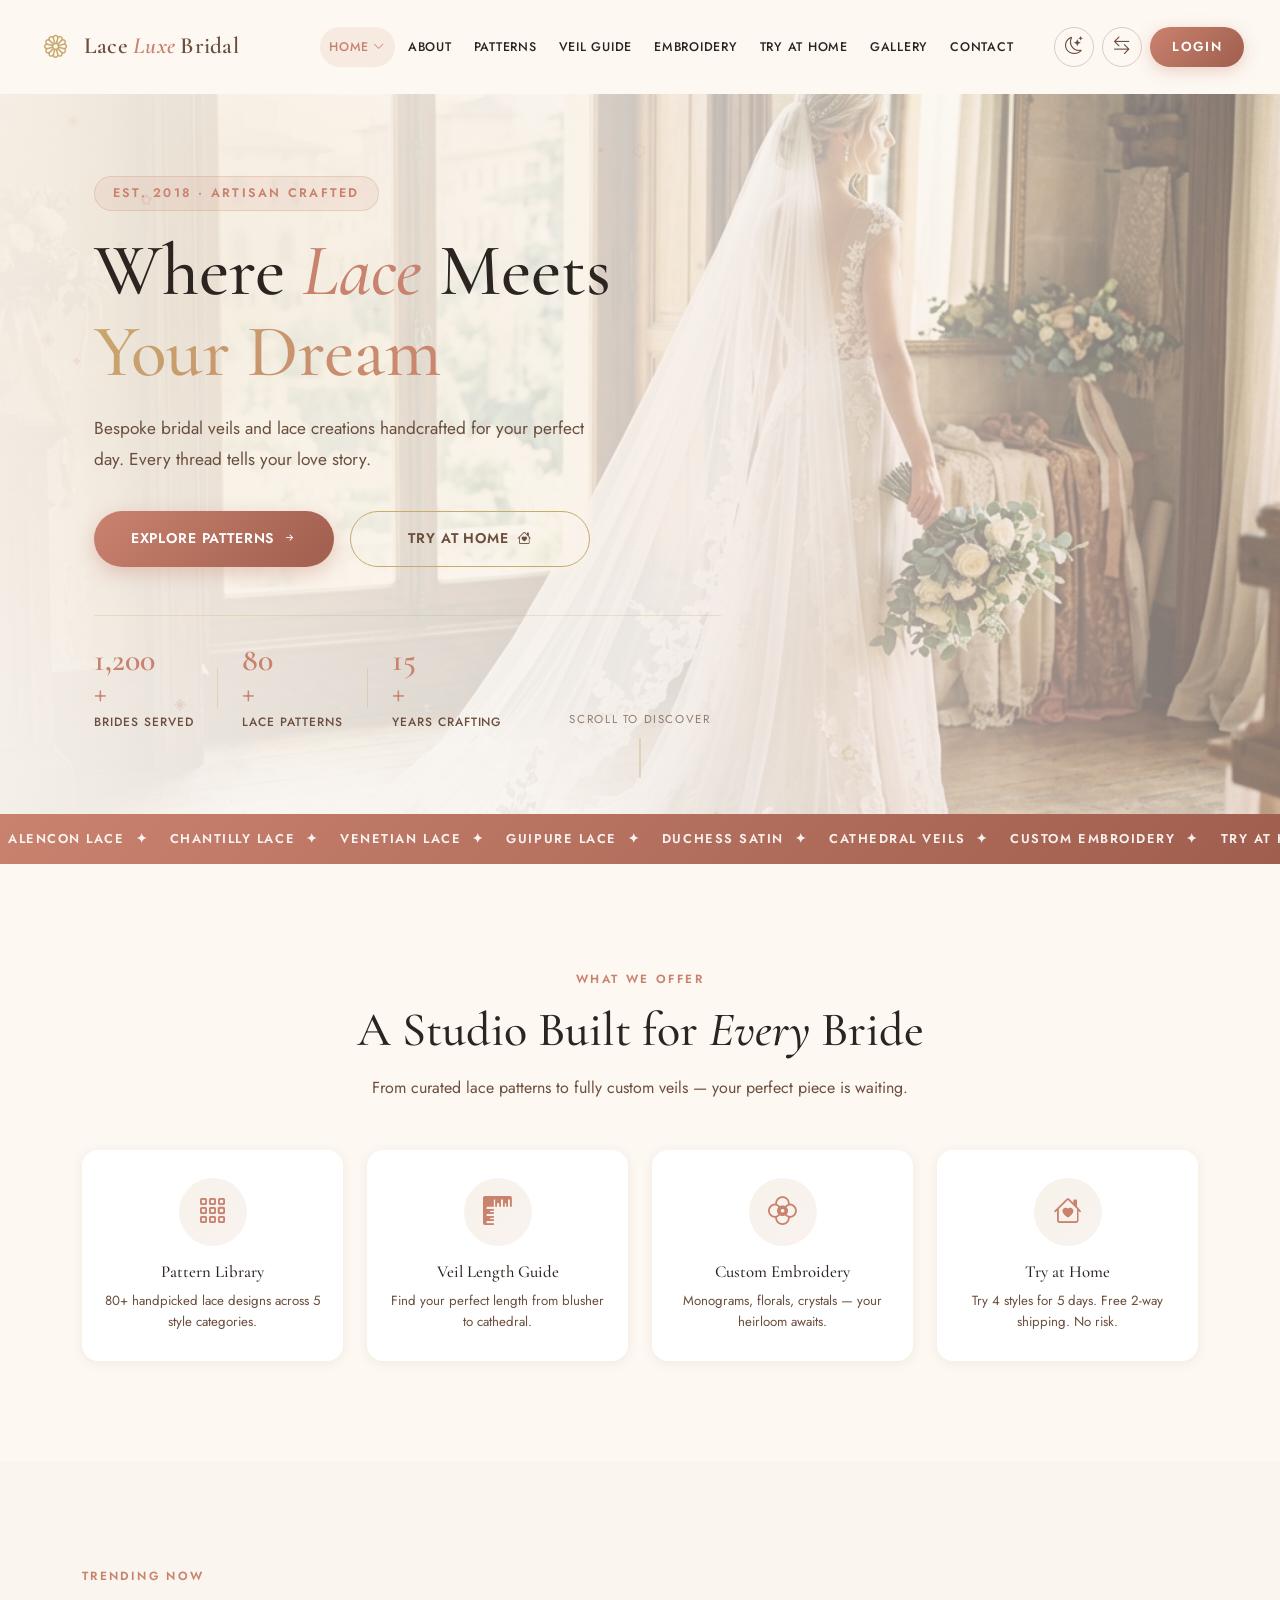
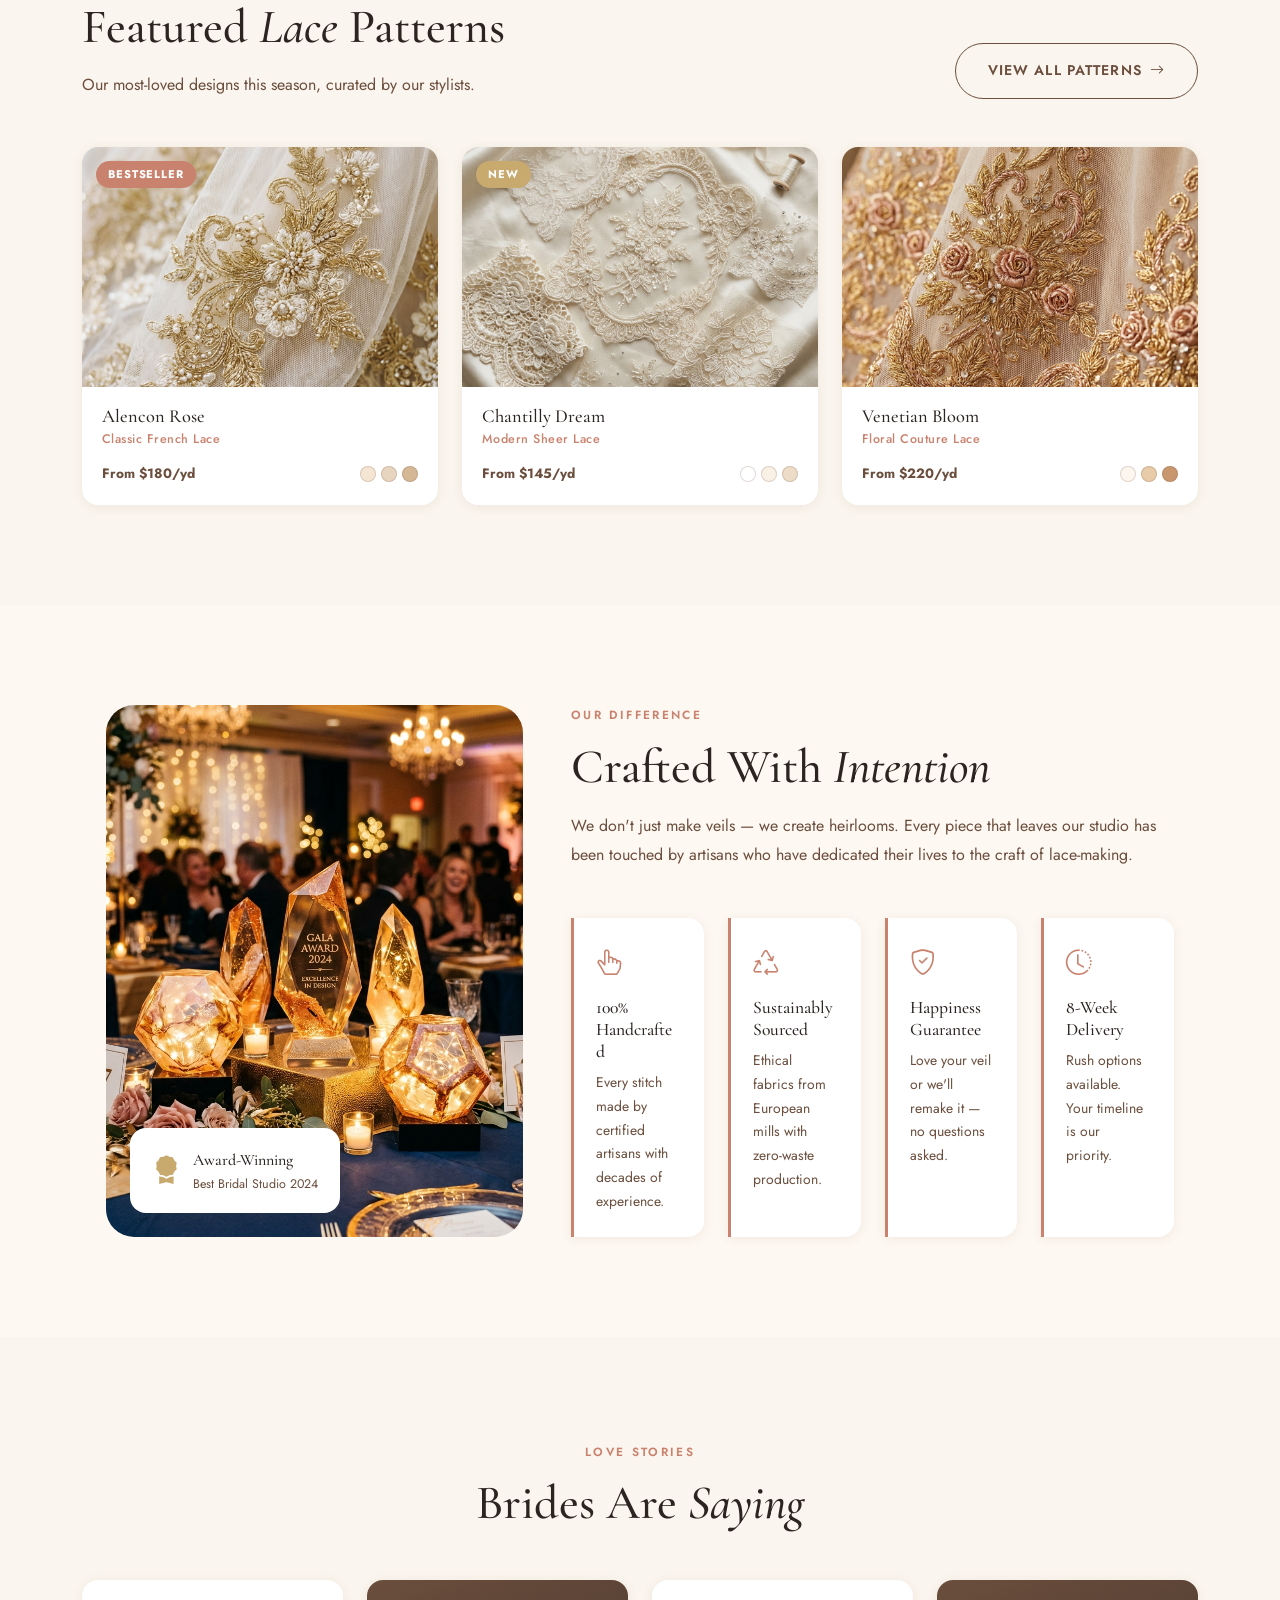
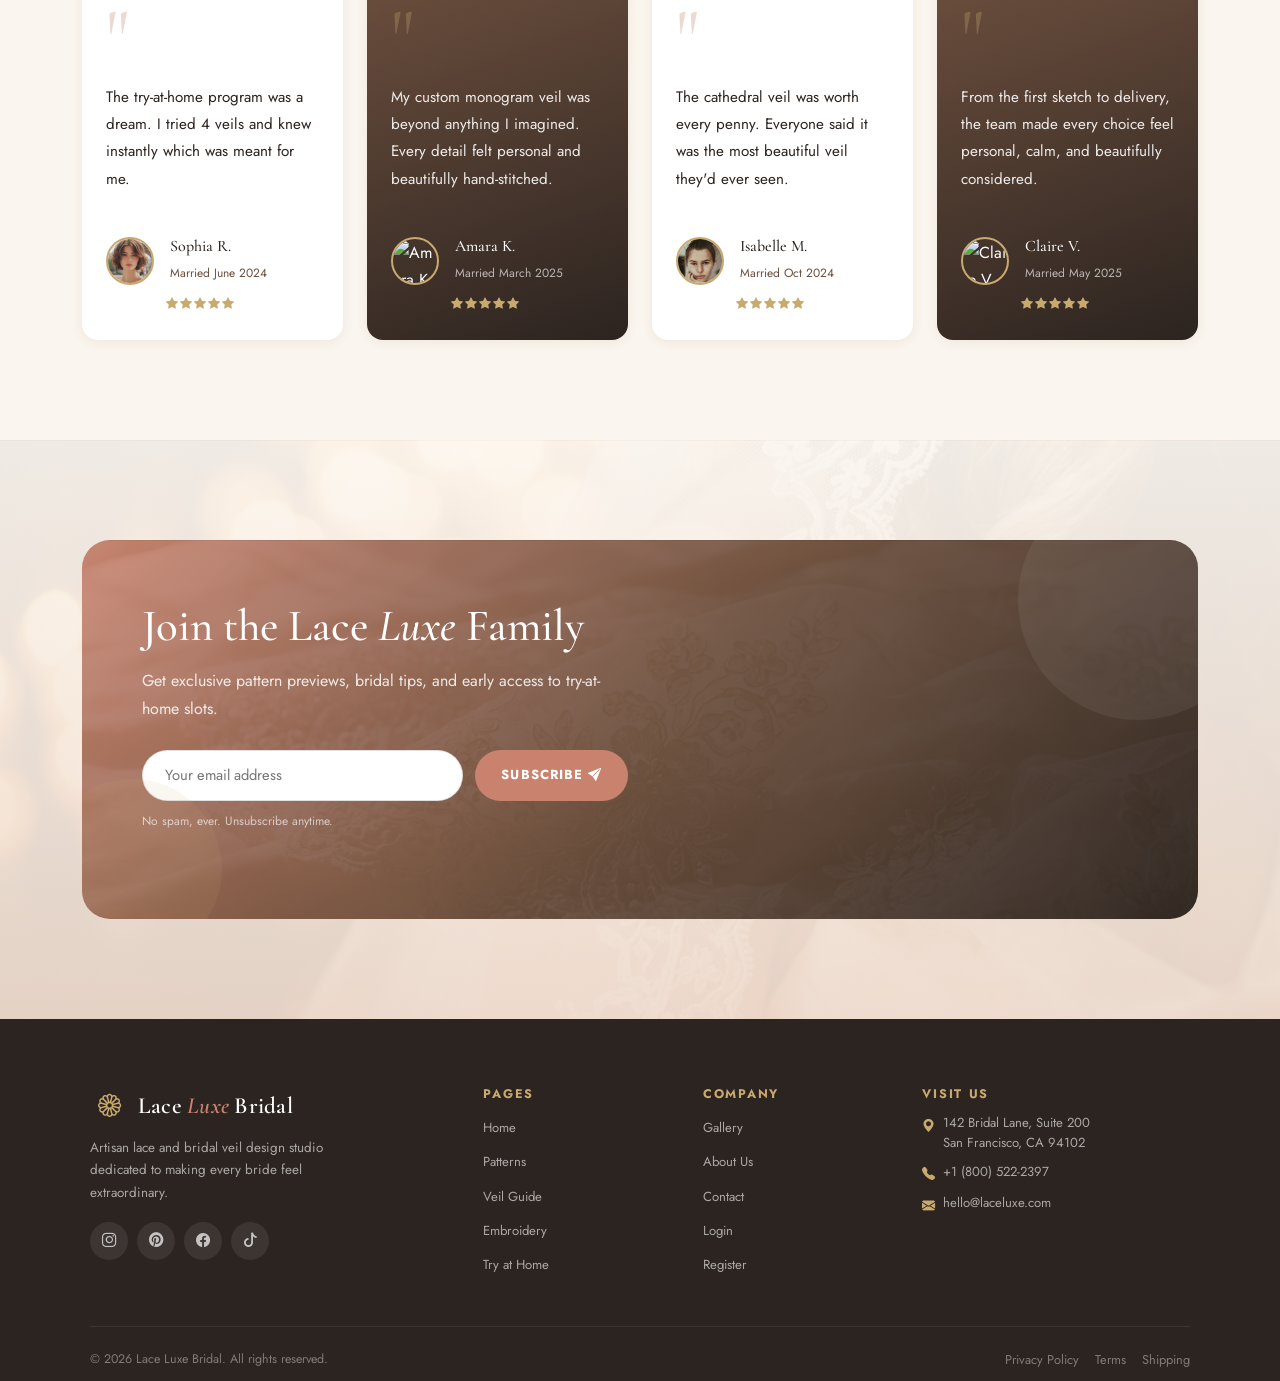
==== commit 2626d1ba: "bug fixed" ====
--- a/index.html
+++ b/index.html
@@ -5,6 +5,9 @@
   <meta name="viewport" content="width=device-width, initial-scale=1.0" />
   <meta name="description" content="Lace Luxe Bridal – Custom Lace & Bridal Veil Design Studio. Explore lace patterns, veil guides, embroidery, and real wedding gallery." />
   <title>Lace Luxe Bridal | Home</title>
+  <link rel="icon" type="image/svg+xml" href="images/favicon.svg?v=2" />
+  <link rel="icon" type="image/png" href="images/favicon.png?v=2" />
+  <link rel="shortcut icon" href="favicon.ico?v=2" type="image/x-icon" />
   <link rel="stylesheet" href="https://cdn.jsdelivr.net/npm/bootstrap@5.3.3/dist/css/bootstrap.min.css" />
   <link rel="stylesheet" href="https://cdn.jsdelivr.net/npm/bootstrap-icons@1.11.3/font/bootstrap-icons.min.css" />
   <link href="https://fonts.googleapis.com/css2?family=Cormorant+Garamond:ital,wght@0,300;0,400;0,500;0,600;1,300;1,400&family=Jost:wght@300;400;500;600&display=swap" rel="stylesheet" />
@@ -26,21 +29,21 @@
     </button>
     <div class="collapse navbar-collapse" id="navMenu">
       <ul class="navbar-nav mx-auto gap-lg-1 align-items-lg-center">
-                <li class="nav-item dropdown">
+        <li class="nav-item dropdown">
           <a class="nav-link dropdown-toggle active-nav" href="#" id="homeDropdown" role="button" data-bs-toggle="dropdown" aria-expanded="false">
-            Home
+            Home <i class="bi bi-chevron-down dropdown-icon" style="font-size: 0.72rem; margin-left: 4px;"></i>
           </a>
           <ul class="dropdown-menu" aria-labelledby="homeDropdown">
             <li><a class="dropdown-item" href="index.html">Home 1</a></li>
             <li><a class="dropdown-item" href="home2.html">Home 2</a></li>
           </ul>
         </li>
+        <li class="nav-item"><a class="nav-link" href="about.html">About</a></li>
         <li class="nav-item"><a class="nav-link" href="patterns.html">Patterns</a></li>
         <li class="nav-item"><a class="nav-link" href="veil-guide.html">Veil Guide</a></li>
         <li class="nav-item"><a class="nav-link" href="embroidery.html">Embroidery</a></li>
         <li class="nav-item"><a class="nav-link" href="try-at-home.html">Try at Home</a></li>
         <li class="nav-item"><a class="nav-link" href="gallery.html">Gallery</a></li>
-        <li class="nav-item"><a class="nav-link" href="about.html">About</a></li>
         <li class="nav-item"><a class="nav-link" href="contact.html">Contact</a></li>
       </ul>
       <div class="d-flex gap-2 align-items-center ms-lg-3">
@@ -397,7 +400,7 @@
       </div>
     </div>
     <div class="footer-bottom d-flex flex-wrap justify-content-between align-items-center gap-3">
-      <p class="footer-copy">© 2025 Lace Luxe Bridal. All rights reserved.</p>
+      <p class="footer-copy">© 2026 Lace Luxe Bridal. All rights reserved.</p>
       <div class="footer-legal d-flex gap-3">
         <a href="#">Privacy Policy</a><a href="#">Terms</a><a href="#">Shipping</a>
       </div>
--- a/css/pages.css
+++ b/css/pages.css
@@ -653,6 +653,10 @@
   gap: 16px;
 }
 
+.auth-button-row {
+  margin-top: 28px;
+}
+
 .auth-button-row > * {
   flex: 1 1 0;
   justify-content: center;
@@ -696,6 +700,12 @@
 .auth-check-block {
   display: flex;
   margin-bottom: 14px;
+}
+#regStep1,
+#regStep2,
+#regStep3 {
+  display: grid;
+  gap: 20px;
 }
 
 .auth-field-grid {
@@ -1263,7 +1273,9 @@
 #fabric-guide .info-card {
   width: 100%;
   min-width: 0;
-  min-height: 260px;
+  min-height: 310px !important;
+  align-items: center;
+  text-align: center;
 }
 
 #fabric-guide .info-card-icon {
@@ -1271,19 +1283,24 @@
 }
 
 #fabric-guide .info-card h5 {
-  min-height: 32px;
+  min-height: 28px;
   line-height: 1.25;
+  overflow-wrap: break-word !important;
+  word-break: normal !important;
 }
 
 #fabric-guide .info-card p {
   flex: 1;
-  overflow-wrap: break-word;
-  word-break: normal;
+  font-size: 0.88rem !important;
+  line-height: 1.75 !important;
+  min-height: 98px !important;
+  overflow-wrap: break-word !important;
+  word-break: normal !important;
 }
 
 @media (max-width: 575.98px) {
   #fabric-guide .info-card {
-    min-height: 230px;
+    min-height: 230px !important;
     text-align: center;
     align-items: center;
   }
@@ -2238,7 +2255,7 @@
 /* Try at Home: Smart Selections */
 #smart-selections .smart-selections-grid {
   display: grid !important;
-  grid-template-columns: repeat(4, minmax(0, 1fr));
+  grid-template-columns: repeat(4, 1fr);
   align-items: stretch;
   justify-content: center;
   gap: 1.5rem;
@@ -2256,61 +2273,100 @@
 }
 
 #smart-selections .pattern-card {
+  display: flex;
+  flex-direction: column;
   width: 100%;
   min-width: 0;
+  height: 100%;
 }
 
 #smart-selections .pattern-img-wrap {
   height: 200px !important;
+  flex-shrink: 0;
+}
+
+#smart-selections .pattern-img-wrap img {
+  width: 100%;
+  height: 100%;
+  object-fit: cover;
 }
 
 #smart-selections .pattern-card-body {
   display: flex;
   flex: 1;
   flex-direction: column;
+  align-items: center;
   gap: 8px;
   justify-content: flex-start;
-  min-height: 148px;
-  padding: 18px 18px 20px;
-}
-
-#smart-selections .pattern-name,
-#smart-selections .pattern-type,
+  min-height: 180px;
+  padding: 18px 16px 22px;
+  text-align: center;
+}
+
+#smart-selections .pattern-name {
+  margin: 0 !important;
+  line-height: 1.25;
+  text-align: center;
+  overflow-wrap: break-word;
+  word-break: normal;
+}
+
+#smart-selections .pattern-type {
+  margin: 0 !important;
+  line-height: 1.35;
+  font-size: 0.8rem;
+  text-align: center;
+  overflow-wrap: break-word;
+  word-break: normal;
+}
+
 #smart-selections .pattern-card-body p {
   margin: 0 !important;
+  flex: 1;
+  line-height: 1.7 !important;
+  font-size: 0.84rem;
+  text-align: center;
   overflow-wrap: break-word;
   word-break: normal;
 }
 
-#smart-selections .pattern-name {
-  line-height: 1.2;
-}
-
-#smart-selections .pattern-type {
-  line-height: 1.35;
-}
-
-#smart-selections .pattern-card-body p {
-  align-self: start;
-  flex: 1;
-  line-height: 1.6 !important;
-}
-
-@media (min-width: 992px) and (max-width: 1199.98px) {
+/* iPad Pro (1024px) — keep 4 columns */
+@media (min-width: 1024px) {
   #smart-selections .smart-selections-grid {
-    grid-template-columns: repeat(2, minmax(0, 360px));
-  }
-}
-
-@media (min-width: 576px) and (max-width: 991.98px) {
+    grid-template-columns: repeat(4, 1fr);
+    gap: 1.25rem;
+  }
+
+  #smart-selections .pattern-card-body {
+    min-height: 175px;
+    padding: 16px 14px 20px;
+  }
+
+  #smart-selections .pattern-name {
+    font-size: 0.95rem;
+  }
+}
+
+/* Tablet landscape (768–1023px) — 2 columns */
+@media (min-width: 768px) and (max-width: 1023.98px) {
   #smart-selections .smart-selections-grid {
-    grid-template-columns: repeat(2, minmax(0, 340px));
-  }
-}
-
+    grid-template-columns: repeat(2, 1fr);
+    gap: 1.25rem;
+  }
+}
+
+/* Tablet portrait (576–767px) — 2 columns */
+@media (min-width: 576px) and (max-width: 767.98px) {
+  #smart-selections .smart-selections-grid {
+    grid-template-columns: repeat(2, 1fr);
+    gap: 1rem;
+  }
+}
+
+/* Mobile — 1 column */
 @media (max-width: 575.98px) {
   #smart-selections .smart-selections-grid {
-    grid-template-columns: minmax(0, 330px);
+    grid-template-columns: 1fr;
     gap: 1.25rem;
   }
 
@@ -2321,9 +2377,15 @@
   #smart-selections .pattern-card-body {
     min-height: auto;
     text-align: left;
-  }
-}
-
+    align-items: flex-start;
+  }
+
+  #smart-selections .pattern-name,
+  #smart-selections .pattern-type,
+  #smart-selections .pattern-card-body p {
+    text-align: left;
+  }
+}
 /* Gallery: Filter Grid */
 #gallery-grid .gallery-filter-grid {
   display: grid !important;
@@ -4100,6 +4162,18 @@
     margin-right: auto;
   }
 
+  body.home-page .hero-actions .btn-primary-custom,
+  body.home-page .hero-actions .btn-outline-custom,
+  body.home-page .btn-secondary-custom,
+  body.home-page .newsletter-form button,
+  body.auth-page .btn-primary-custom,
+  body.auth-page .btn-outline-custom,
+  body.auth-page .newsletter-form button {
+    width: 100%;
+    max-width: 320px;
+    justify-content: center;
+  }
+
   body.home-page .hero-stats {
     width: min(100%, 326px);
     margin-left: auto !important;
@@ -4108,6 +4182,10 @@
 
   body.home-page .hero-stats .stat-item {
     flex: 1 1 92px;
+  }
+
+  body.home-page .stat-divider {
+    display: none;
   }
 
   body.home-page .section-pad {
@@ -5903,7 +5981,7 @@
 
   body.patterns-page .fabric-guide-grid,
   body.patterns-page #fabric-guide + .section-pad + .section-pad .row.g-4 {
-    grid-template-columns: repeat(2, minmax(0, 390px));
+    grid-template-columns: repeat(4, minmax(0, 1fr));
   }
 
   body.patterns-page #fabric-guide + .section-pad .row.g-4 {
@@ -6464,7 +6542,7 @@
 }
 
 body.try-page :is(.page-hero-content, .page-hero-subtitle, .section-title, .section-subtitle, .section-body-text, .timeline-card, .pattern-card, .pattern-card-body, .testimonial-card, .faq-question, .faq-answer-inner, .cta-banner p, .cta-perks) {
-  overflow-wrap: anywhere;
+  overflow-wrap: break-word;
   word-break: normal;
 }
 
@@ -6501,8 +6579,9 @@
 }
 
 body.try-page #smart-selections .smart-selections-grid {
-  grid-template-columns: repeat(4, minmax(0, 1fr));
-  gap: 1.35rem;
+  grid-template-columns: repeat(4, 1fr);
+  align-items: stretch;
+  gap: 1.25rem;
 }
 
 body.try-page #faq + .section-pad .row.g-4 {
@@ -6526,8 +6605,10 @@
 }
 
 body.try-page #smart-selections .pattern-card {
-  display: grid;
-  grid-template-rows: auto 1fr;
+  display: flex;
+  flex-direction: column;
+  width: 100%;
+  height: 100%;
 }
 
 body.try-page #smart-selections .pattern-img-wrap {
@@ -6542,7 +6623,12 @@
 
 body.try-page #smart-selections .pattern-card-body {
   display: flex;
+  flex: 1;
   flex-direction: column;
+  align-items: center;
+  text-align: center;
+  min-height: 170px;
+  padding: 18px 16px 22px;
 }
 
 body.try-page .testimonial-author {
@@ -6612,10 +6698,66 @@
     padding-right: 24px;
   }
 
-  body.try-page #how-it-works .simple-free-grid,
+  body.try-page #how-it-works .simple-free-grid {
+    grid-template-columns: repeat(2, minmax(0, 390px));
+  }
+
+  /* iPad Pro (1024px) — smart-selections: 4 equal columns, uniform card height */
   body.try-page #smart-selections .smart-selections-grid {
-    grid-template-columns: repeat(2, minmax(0, 390px));
-  }
+    grid-template-columns: repeat(4, 1fr);
+    align-items: stretch;
+    gap: 1rem;
+  }
+
+  body.try-page #smart-selections .smart-selections-grid > [class*="col-"] {
+    display: flex;
+  }
+
+  body.try-page #smart-selections .pattern-card {
+    display: flex;
+    flex-direction: column;
+    height: 100%;
+    width: 100%;
+  }
+
+  body.try-page #smart-selections .pattern-card-body {
+    flex: 1;
+    display: flex;
+    flex-direction: column;
+    align-items: center;
+    text-align: center;
+    padding: 14px 12px 18px;
+    gap: 6px;
+  }
+
+  body.try-page #smart-selections .pattern-name {
+    font-size: 0.88rem;
+    line-height: 1.2;
+    min-height: calc(2 * 0.88rem * 1.2);
+    display: flex;
+    align-items: center;
+    justify-content: center;
+  }
+
+  body.try-page #smart-selections .pattern-type {
+    font-size: 0.74rem;
+    line-height: 1.3;
+    height: calc(1 * 0.74rem * 1.3);
+    overflow: hidden;
+  }
+
+  body.try-page #smart-selections .pattern-card-body p {
+    font-size: 0.8rem !important;
+    line-height: 1.6 !important;
+    display: -webkit-box !important;
+    -webkit-line-clamp: 3 !important;
+    -webkit-box-orient: vertical !important;
+    overflow: hidden !important;
+    height: calc(3 * 0.8rem * 1.6) !important;
+    align-self: center !important;
+    text-align: center !important;
+  }
+
 
   body.try-page #faq + .section-pad .row.g-4 {
     grid-template-columns: repeat(3, minmax(0, 290px));
@@ -6659,6 +6801,15 @@
   body.try-page #faq + .section-pad,
   body.try-page #how-it-works + .section-pad {
     text-align: center;
+  }
+
+  body.try-page #smart-selections .pattern-card-body {
+    text-align: center !important;
+    align-items: center !important;
+  }
+  body.try-page #smart-selections .pattern-card-body p {
+    align-self: center !important;
+    text-align: center !important;
   }
 
   body.try-page #how-it-works + .section-pad > .container > .row {
@@ -6976,7 +7127,6 @@
   margin-right: 0;
 }
 
-body.gallery-page #submit-story > .container > .row > [class*="col-"],
 body.gallery-page .gallery-cta-banner > .row > [class*="col-"] {
   padding-left: 0;
   padding-right: 0;
@@ -6996,13 +7146,14 @@
 }
 
 body.gallery-page .contact-form-card .row {
-  margin-left: 0;
-  margin-right: 0;
+  margin-left: -12px;
+  margin-right: -12px;
+  row-gap: 24px;
 }
 
 body.gallery-page .contact-form-card .row > [class*="col-"] {
-  padding-left: 0;
-  padding-right: 0;
+  padding-left: 12px;
+  padding-right: 12px;
 }
 
 body.gallery-page .insta-grid {
@@ -7281,7 +7432,7 @@
   }
 
   body.gallery-page .contact-form-card .row {
-    gap: 14px;
+    row-gap: 20px;
   }
 
   body.gallery-page .insta-grid {
@@ -8268,3 +8419,250 @@
     background-position: center center, center top !important;
   }
 }
+
+/* --- Standardized Logo Sizing & Alignment Across All Views --- */
+.navbar-brand,
+.auth-brand,
+.footer-brand {
+  display: inline-flex !important;
+  align-items: center !important;
+  gap: 10px !important;
+  line-height: 1 !important;
+  text-decoration: none !important;
+  vertical-align: middle !important;
+}
+
+.brand-icon,
+#mainNav .navbar-brand .brand-icon,
+.auth-simple-page .auth-brand .brand-icon,
+.site-footer .footer-brand .brand-icon,
+body.auth-page.auth-simple-page .auth-center-shell > .auth-brand .brand-icon,
+body.home-page .navbar-brand .brand-icon,
+body.home2-page .navbar-brand .brand-icon {
+  display: inline-flex !important;
+  align-items: center !important;
+  justify-content: center !important;
+  width: 38px !important;
+  height: 38px !important;
+  flex: 0 0 38px !important;
+  font-size: 1.45rem !important;
+  line-height: 1 !important;
+}
+
+.brand-text,
+#mainNav .navbar-brand .brand-text,
+.auth-simple-page .auth-brand .brand-text,
+.site-footer .footer-brand .brand-text,
+body.auth-page.auth-simple-page .auth-center-shell > .auth-brand .brand-text,
+body.home-page .navbar-brand .brand-text,
+body.home2-page .navbar-brand .brand-text {
+  display: inline-block !important;
+  font-size: 1.45rem !important;
+  line-height: 1 !important;
+  flex: 1 1 auto !important;
+  max-width: 100% !important;
+  min-width: 0 !important;
+  overflow: hidden !important;
+  text-overflow: ellipsis !important;
+  white-space: nowrap !important;
+}
+
+.brand-icon img {
+  width: 100% !important;
+  height: 100% !important;
+  object-fit: contain !important;
+  display: block !important;
+}
+
+/* ---- Dark Mode Overrides for Page Heroes (Banners) ---- */
+body.dark-theme .page-hero {
+  background-color: #120c0a !important;
+}
+body.dark-theme .about-hero {
+  background-image: linear-gradient(rgba(18, 12, 10, 0.85), rgba(18, 12, 10, 0.85)), url('../images/about_hero.jpg') !important;
+}
+body.dark-theme .contact-hero {
+  background-image: linear-gradient(rgba(18, 12, 10, 0.85), rgba(18, 12, 10, 0.85)), url('../images/contact_hero.png') !important;
+}
+body.dark-theme .embroidery-hero {
+  background-image: linear-gradient(rgba(18, 12, 10, 0.85), rgba(18, 12, 10, 0.85)), url('../images/embroidery_hero.png') !important;
+}
+body.dark-theme .gallery-hero {
+  background-image: linear-gradient(rgba(18, 12, 10, 0.85), rgba(18, 12, 10, 0.85)), url('../images/gallery_hero.png') !important;
+}
+body.dark-theme .patterns-hero {
+  background-image: linear-gradient(rgba(18, 12, 10, 0.85), rgba(18, 12, 10, 0.85)), url('../images/lace_library_hero.jpg') !important;
+}
+body.dark-theme .try-at-home-hero {
+  background-image: linear-gradient(rgba(18, 12, 10, 0.85), rgba(18, 12, 10, 0.85)), url('../images/try_at_home_hero.png') !important;
+}
+body.dark-theme .veil-guide-hero {
+  background-image: linear-gradient(rgba(18, 12, 10, 0.85), rgba(18, 12, 10, 0.85)), url('../images/raw_cut_edge.jpg') !important;
+}
+
+body.dark-theme .page-hero .breadcrumb-nav {
+  color: #e3cfbe !important; /* light mocha */
+}
+body.dark-theme .page-hero .breadcrumb-nav a {
+  color: #e8d5a8 !important; /* light gold */
+}
+body.dark-theme .page-hero h1 {
+  color: #fffdf9 !important; /* off-white */
+}
+body.dark-theme .page-hero h1 em {
+  color: #e8d5a8 !important; /* light gold */
+}
+body.dark-theme .page-hero-subtitle {
+  color: #e3cfbe !important; /* light mocha */
+}
+body.dark-theme .page-hero .section-tag {
+  color: var(--clr-gold-light) !important;
+}
+
+/* ---- Hero Action Buttons in Dark Theme ---- */
+body.dark-theme :is(.hero-actions, .page-hero-actions) .btn-outline-custom {
+  color: #fffdf9 !important; /* off-white text for contrast */
+  border-color: var(--clr-gold-light) !important; /* lighter gold border */
+}
+body.dark-theme :is(.hero-actions, .page-hero-actions) .btn-outline-custom:hover {
+  background: var(--clr-gold-light) !important;
+  color: #120c0a !important; /* dark text on hover */
+}
+
+/* ---- Home 1 Hero Dark Theme Background Overlay Overrides ---- */
+body.home-page.dark-theme .hero-section {
+  background-image:
+    linear-gradient(90deg, rgba(18, 12, 10, 0.96) 0%, rgba(18, 12, 10, 0.84) 44%, rgba(18, 12, 10, 0.42) 100%),
+    url('../images/hero_index.png') !important;
+}
+
+@media (max-width: 991.98px) {
+  body.home-page.dark-theme .hero-section {
+    background-image:
+      linear-gradient(180deg, rgba(18, 12, 10, 0.96) 0%, rgba(18, 12, 10, 0.9) 58%, rgba(18, 12, 10, 0.72) 100%),
+      url('../images/hero_index.png') !important;
+  }
+}
+
+@media (max-width: 575.98px) {
+  body.home-page.dark-theme .hero-section {
+    background-image:
+      linear-gradient(180deg, rgba(18, 12, 10, 0.98) 0%, rgba(18, 12, 10, 0.94) 62%, rgba(18, 12, 10, 0.82) 100%),
+      url('../images/hero_index.png') !important;
+  }
+}
+
+/* ---- Pricing Cards Contrast & Accessibility Enhancements (WCAG Compliance) ---- */
+/* Increase contrast for normal card text/elements in light mode */
+.pricing-card:not(.featured-price) .price-tag {
+  color: var(--clr-rose-dark) !important; /* Compliant contrast on white background */
+}
+.pricing-card:not(.featured-price) .price-amount {
+  color: var(--clr-rose-dark) !important; /* Darker rose for accessible price contrast */
+}
+.pricing-card:not(.featured-price) .price-period {
+  color: var(--clr-charcoal) !important; /* Darker, high-contrast text for starting price */
+}
+.pricing-card:not(.featured-price) .price-feature i {
+  color: var(--clr-rose-dark) !important; /* Compliant contrast check icon */
+}
+
+/* Ensure proper dark theme contrast overrides for normal cards */
+body.dark-theme .pricing-card:not(.featured-price) .price-tag {
+  color: var(--clr-rose) !important; /* Retain original soft rose in dark theme */
+}
+body.dark-theme .pricing-card:not(.featured-price) .price-amount {
+  color: var(--clr-rose) !important; /* Retain original soft rose in dark theme */
+}
+body.dark-theme .pricing-card:not(.featured-price) .price-period {
+  color: var(--clr-mocha) !important; /* Resolves to e3cfbe in dark theme */
+}
+body.dark-theme .pricing-card:not(.featured-price) .price-feature i {
+  color: var(--clr-rose) !important; /* Retain original soft rose in dark theme */
+}
+
+/* Improve contrast for featured card (dark background) text/elements in all themes */
+.pricing-card.featured-price .price-tag {
+  color: var(--clr-gold-light) !important; /* Lighter gold for high contrast on dark brown background */
+}
+.pricing-card.featured-price .price-period {
+  color: rgba(255, 255, 255, 0.85) !important; /* Light text for readability on dark brown background */
+}
+.pricing-card.featured-price .price-feature i {
+  color: var(--clr-gold-light) !important; /* Lighter check icon for high contrast on dark brown background */
+}
+
+/* Social Login Styles */
+.social-auth-divider {
+  display: flex;
+  align-items: center;
+  text-align: center;
+  margin: 24px 0;
+  color: var(--clr-mocha);
+  font-size: 0.82rem;
+  opacity: 0.8;
+}
+
+.social-auth-divider::before,
+.social-auth-divider::after {
+  content: '';
+  flex: 1;
+  border-bottom: 1.5px solid rgba(107, 78, 61, 0.15);
+}
+
+.social-auth-divider:not(:empty)::before {
+  margin-right: 12px;
+}
+
+.social-auth-divider:not(:empty)::after {
+  margin-left: 12px;
+}
+
+.social-auth-buttons {
+  display: flex;
+  flex-direction: column;
+  gap: 12px;
+  margin-bottom: 24px;
+}
+
+.btn-social-auth {
+  display: flex;
+  align-items: center;
+  justify-content: center;
+  gap: 10px;
+  width: 100%;
+  padding: 12px 16px;
+  background: transparent;
+  border: 1.5px solid rgba(107, 78, 61, 0.22);
+  border-radius: var(--radius-sm);
+  color: var(--clr-charcoal);
+  font-family: var(--font-body);
+  font-size: 0.92rem;
+  font-weight: 500;
+  cursor: pointer;
+  transition: background var(--transition), border-color var(--transition), color var(--transition), transform var(--transition);
+}
+
+.btn-social-auth:hover {
+  background: rgba(107, 78, 61, 0.05);
+  border-color: var(--clr-rose);
+  transform: translateY(-1px);
+}
+
+body.dark-theme .btn-social-auth {
+  color: #fffdf9;
+  border-color: rgba(232, 213, 168, 0.22);
+}
+
+body.dark-theme .btn-social-auth:hover {
+  background: rgba(232, 213, 168, 0.08);
+  border-color: var(--clr-gold);
+}
+
+.btn-social-auth i {
+  font-size: 1.15rem;
+}
+
+
+
+
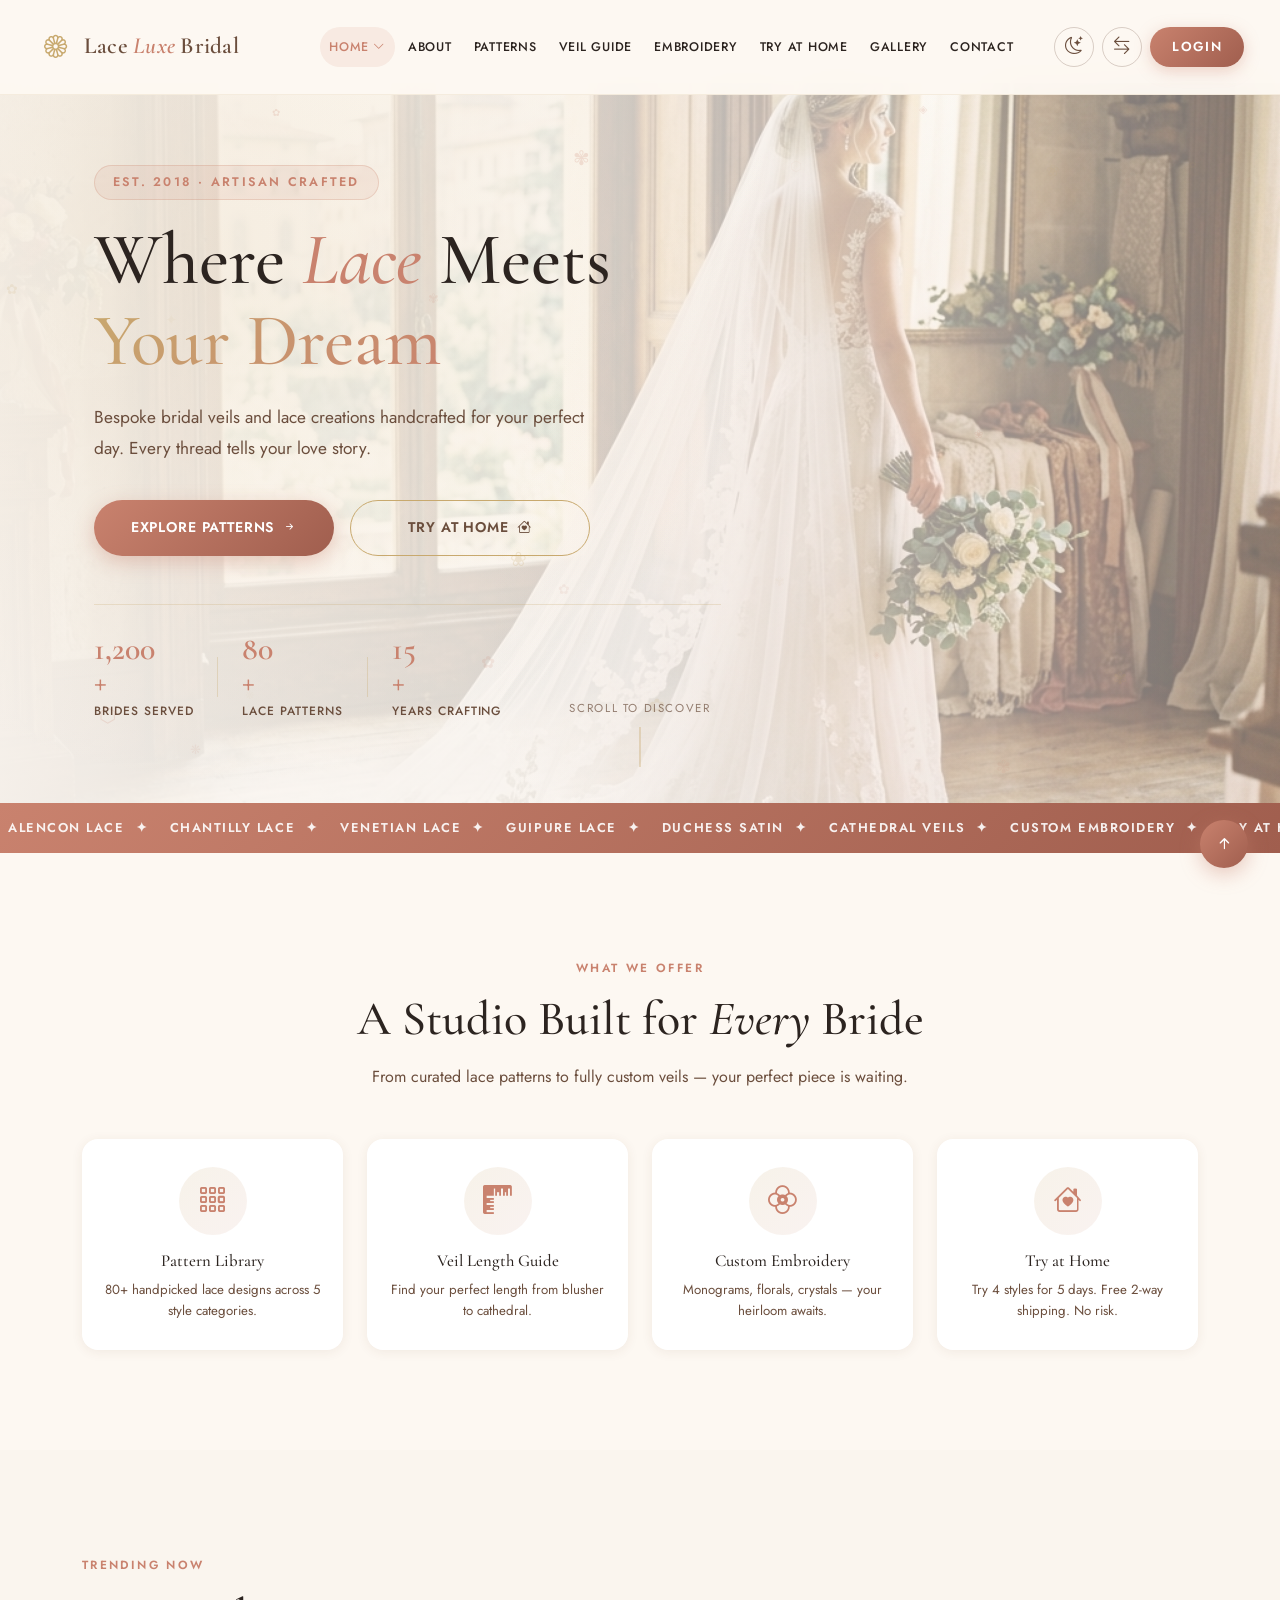
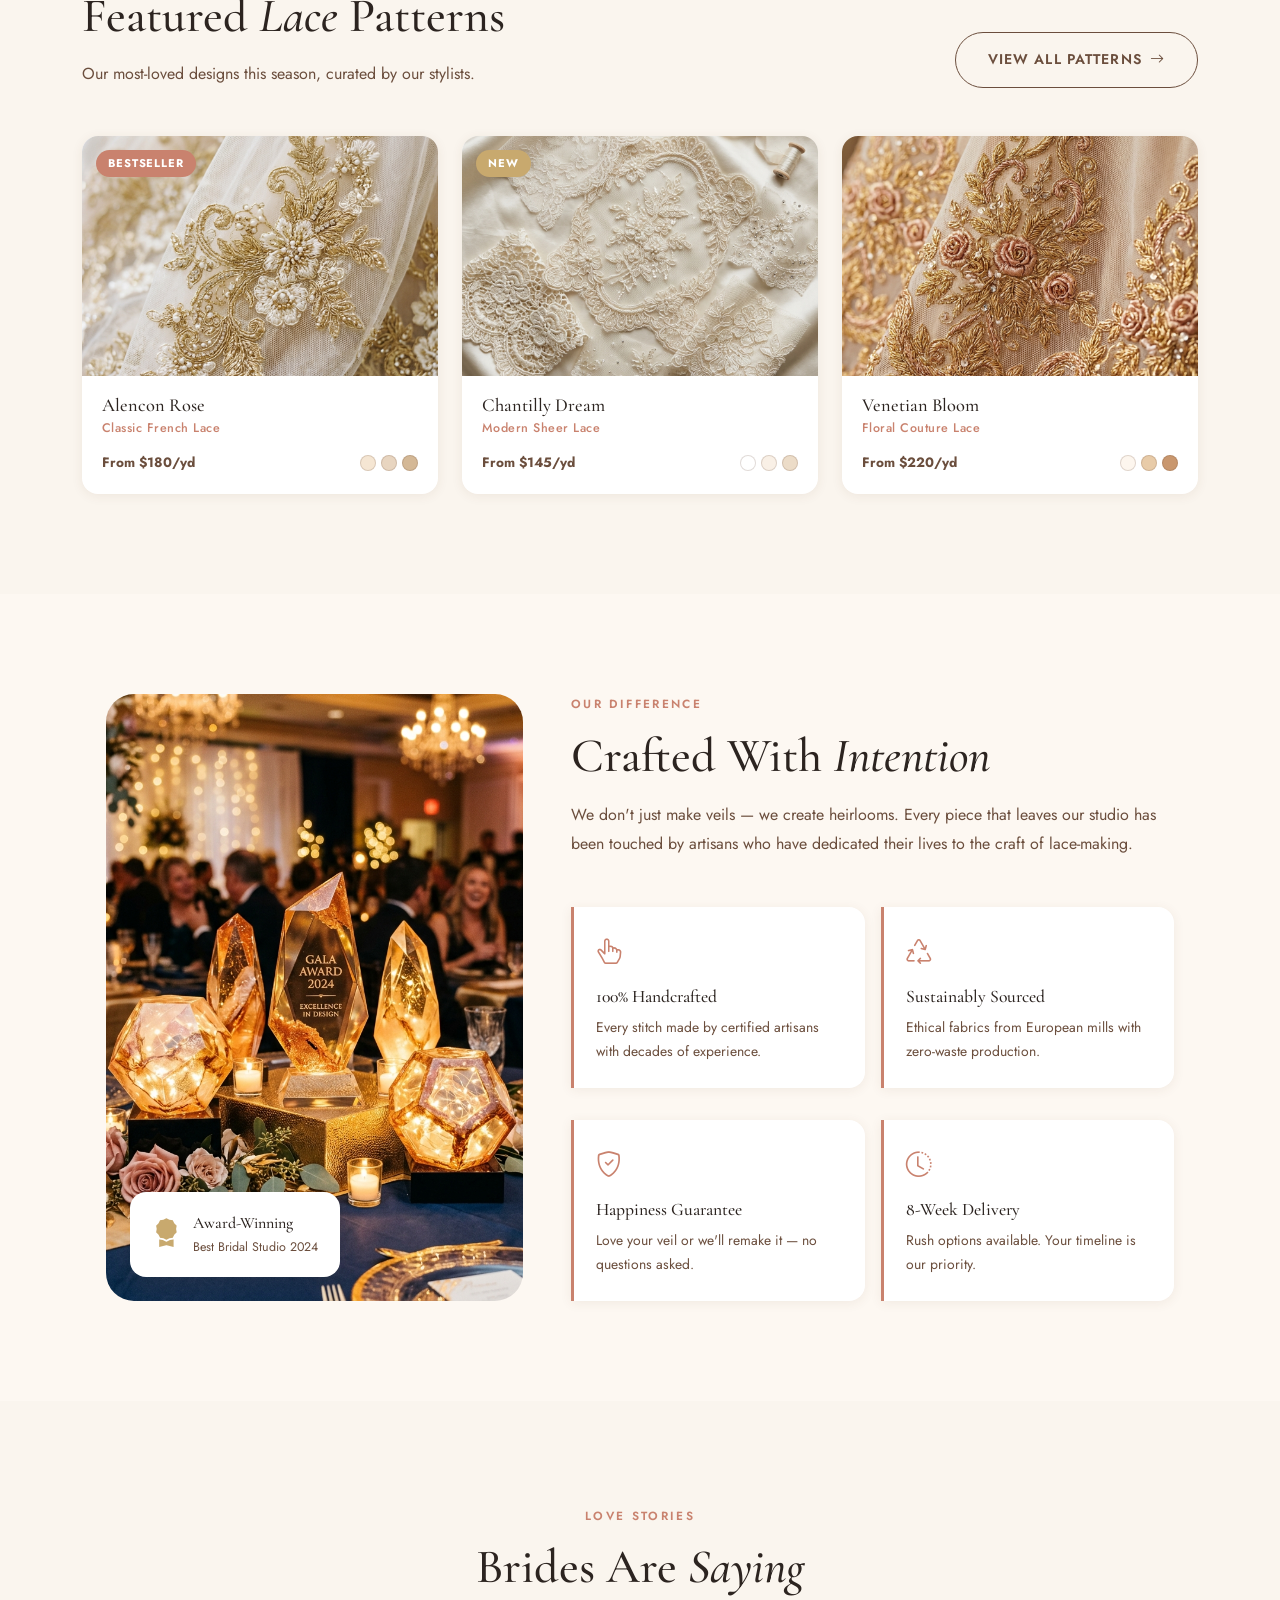
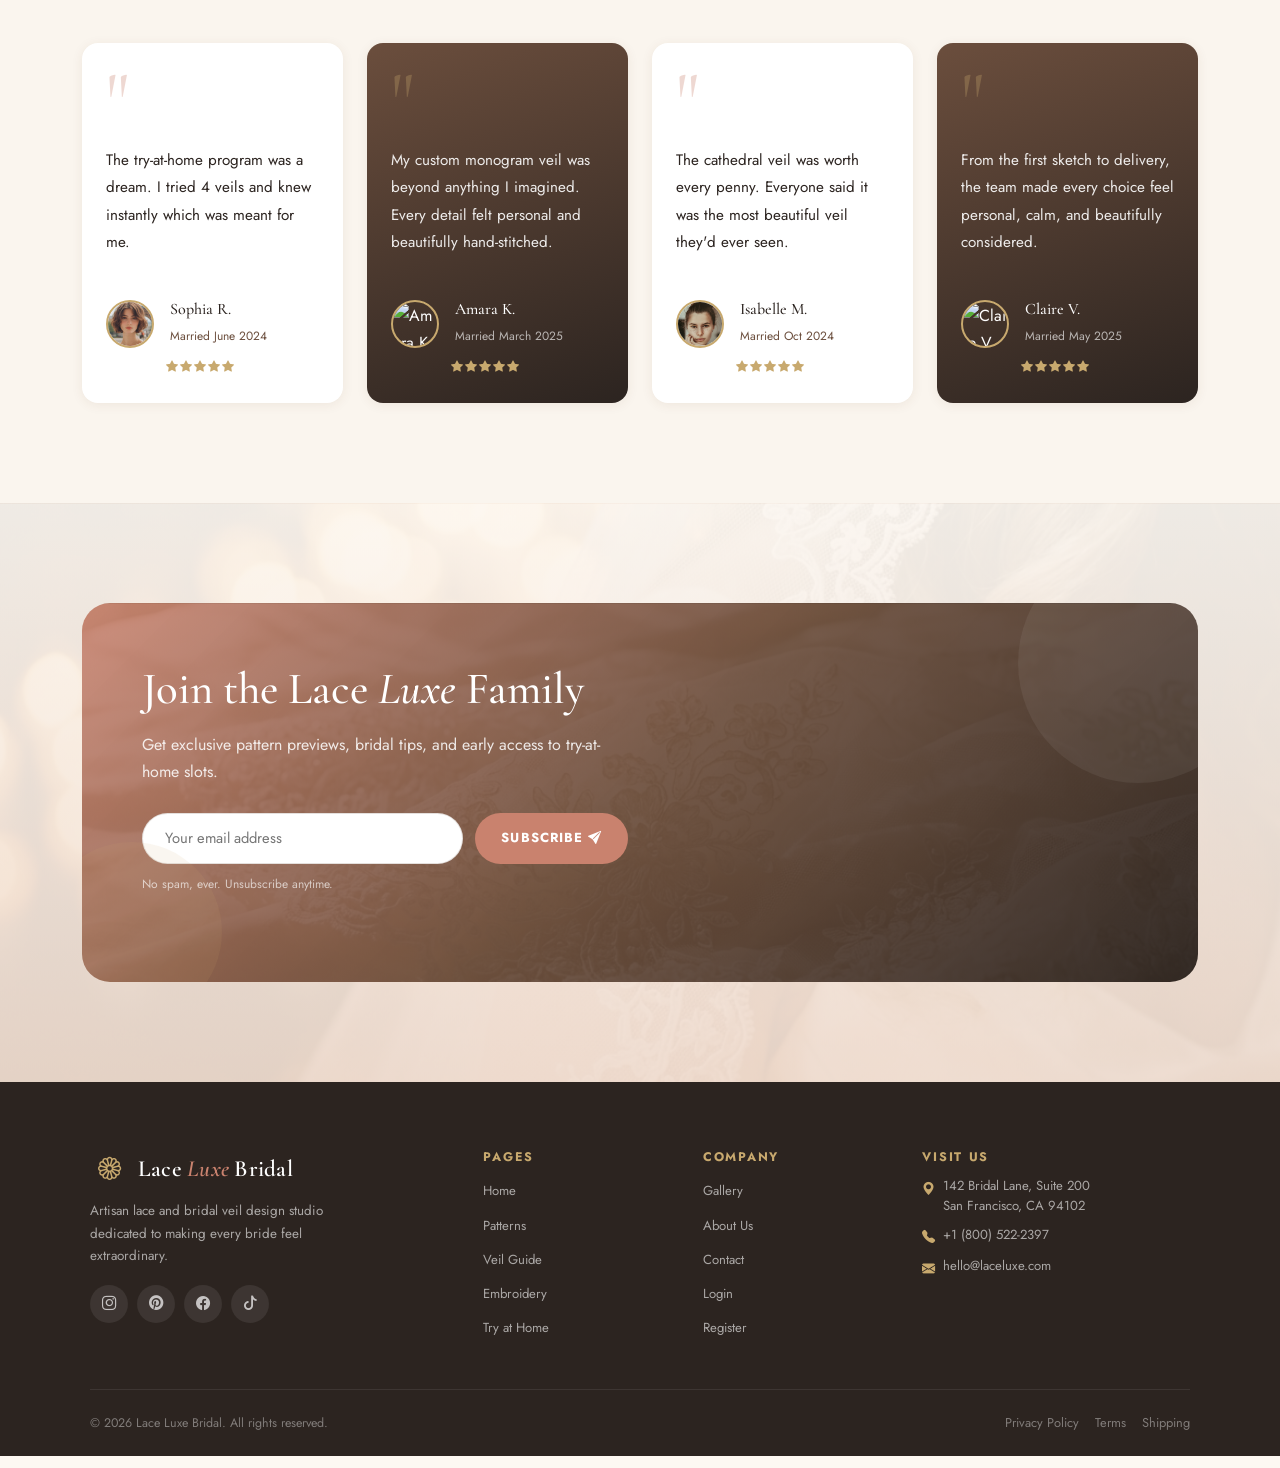
==== commit 0d613379: "changes committed" ====
--- a/index.html
+++ b/index.html
@@ -7,7 +7,7 @@
   <title>Lace Luxe Bridal | Home</title>
   <link rel="icon" type="image/svg+xml" href="images/favicon.svg?v=2" />
   <link rel="icon" type="image/png" href="images/favicon.png?v=2" />
-  <link rel="shortcut icon" href="favicon.ico?v=2" type="image/x-icon" />
+  <link rel="shortcut icon" href="images/favicon.svg?v=2" type="image/x-icon" />
   <link rel="stylesheet" href="https://cdn.jsdelivr.net/npm/bootstrap@5.3.3/dist/css/bootstrap.min.css" />
   <link rel="stylesheet" href="https://cdn.jsdelivr.net/npm/bootstrap-icons@1.11.3/font/bootstrap-icons.min.css" />
   <link href="https://fonts.googleapis.com/css2?family=Cormorant+Garamond:ital,wght@0,300;0,400;0,500;0,600;1,300;1,400&family=Jost:wght@300;400;500;600&display=swap" rel="stylesheet" />
--- a/css/style.css
+++ b/css/style.css
@@ -33,14 +33,17 @@
 /* ---- Reset & Base ---- */
 *, *::before, *::after { box-sizing: border-box; margin: 0; padding: 0; }
 
-html { scroll-behavior: smooth; }
+/* Use overflow-x:clip instead of hidden so position:sticky/fixed is not broken */
+html { scroll-behavior: smooth; overflow-x: clip; }
 
 body {
   font-family: var(--font-body);
   background: var(--clr-cream);
   color: var(--clr-charcoal);
-  overflow-x: hidden;
+  overflow-x: clip;
   line-height: 1.7;
+  /* Offset for fixed navbar. Updated by JS on resize if needed. */
+  padding-top: var(--nav-height, 66px);
 }
 
 img { max-width: 100%; height: auto; display: block; }
@@ -48,14 +51,23 @@
 /* ==========================================
    NAVBAR
    ========================================== */
+:root {
+  --nav-height: 66px; /* base nav height; JS updates this via --nav-height */
+}
+
 #mainNav {
-  background: rgba(253, 248, 242, 0.95);
-  backdrop-filter: blur(16px);
-  -webkit-backdrop-filter: blur(16px);
+  position: fixed;
+  top: 0;
+  left: 0;
+  right: 0;
+  width: 100%;
+  background: rgba(253, 248, 242, 0.96);
+  backdrop-filter: blur(18px);
+  -webkit-backdrop-filter: blur(18px);
   border-bottom: 1px solid rgba(200, 169, 110, 0.18);
   padding: 14px 0;
   z-index: 1050;
-  transition: var(--transition);
+  transition: padding var(--transition), box-shadow var(--transition);
 }
 
 #mainNav .container {
@@ -1294,6 +1306,12 @@
   border-color: var(--clr-rose);
   box-shadow: 0 0 0 3px rgba(201, 130, 110, 0.12);
 }
+.search-box-wrap .form-control-custom {
+  background: var(--clr-warm-white);
+}
+body.dark-theme .search-box-wrap .form-control-custom {
+  background: var(--clr-card-bg);
+}
 textarea.form-control-custom { resize: vertical; min-height: 100px; }
 
 .form-success {
@@ -1391,9 +1409,9 @@
   display: flex; align-items: center; justify-content: center;
   cursor: pointer;
   box-shadow: 0 6px 20px rgba(201, 130, 110, 0.4);
-  opacity: 0;
-  pointer-events: none;
-  transform: translateY(12px);
+  opacity: 1 !important;
+  pointer-events: all !important;
+  transform: translateY(0) !important;
   transition: var(--transition);
   z-index: 999;
 }
@@ -1513,6 +1531,7 @@
 body.dark-theme .social-platform-card,
 body.dark-theme .swatch-card,
 body.dark-theme .contact-form-card,
+body.dark-theme .auth-form-card,
 body.dark-theme .veil-info-card,
 body.dark-theme .veil-comparison-card,
 body.dark-theme .value-card,
@@ -1742,17 +1761,16 @@
 
   .navbar-collapse {
     position: fixed;
-    top: 0;
+    top: var(--nav-height, 66px);
     bottom: 0;
     left: auto;
     right: 0;
     width: min(330px, 86vw);
-    height: 100vh !important;
-    height: 100dvh !important;
-    min-height: 100vh;
+    height: calc(100vh - var(--nav-height, 66px));
+    height: calc(100dvh - var(--nav-height, 66px));
     z-index: 1100;
     background: var(--clr-cream);
-    padding: 88px 24px 28px;
+    padding: 28px 24px 28px;
     border-radius: 0;
     margin-top: 0;
     box-shadow: -18px 0 45px rgba(44, 36, 32, 0.16);
@@ -1760,7 +1778,7 @@
     outline: 0;
     max-height: none;
     overflow-y: auto;
-    overflow-x: hidden;
+    overflow-x: clip;
     scrollbar-width: none;
     transform: translateX(100%);
     transform-origin: top right;
@@ -1796,8 +1814,8 @@
     pointer-events: auto;
   }
   .navbar-collapse.collapsing {
-    height: 100vh !important;
-    height: 100dvh !important;
+    height: calc(100vh - var(--nav-height, 66px)) !important;
+    height: calc(100dvh - var(--nav-height, 66px)) !important;
     overflow: hidden;
     transition: transform 0.28s ease, opacity 0.2s ease, visibility 0.2s ease !important;
   }
@@ -1925,8 +1943,8 @@
   }
 
   .navbar-collapse {
-    top: 0;
+    top: var(--nav-height, 66px);
     width: min(360px, 82vw);
-    padding-top: 92px;
-  }
-}
+    padding-top: 28px;
+  }
+}
--- a/css/pages.css
+++ b/css/pages.css
@@ -323,10 +323,10 @@
 .v-timeline-item h5 {
   font-family: var(--font-display);
   font-size: 1.15rem; font-weight: 500;
-  color: var(--clr-charcoal);
+  color:#3e2609;
   margin-bottom: 8px;
 }
-.v-timeline-item p { font-size: 0.9rem; color: var(--clr-mocha); line-height: 1.75; margin: 0; }
+.v-timeline-item p { font-size: 0.9rem; color: #74461f; line-height: 1.75; margin: 0; }
 
 /* ─── ACCORDION (FAQ) ─── */
 .faq-accordion .faq-item {
@@ -570,7 +570,7 @@
 .auth-simple-page {
   min-height: 100vh;
   width: 100%;
-  overflow-x: hidden;
+  overflow-x: clip;
   background:
     radial-gradient(circle at top left, rgba(200, 169, 110, 0.16), transparent 34%),
     linear-gradient(145deg, var(--clr-cream) 0%, var(--clr-section-bg) 100%);
@@ -945,10 +945,14 @@
 .press-logo {
   font-family: var(--font-display); font-size: 1.3rem;
   font-weight: 300; font-style: italic; letter-spacing: 0.04em;
-  color: rgba(44,36,32,0.35);
-  transition: color var(--transition);
-}
-.press-logo:hover { color: var(--clr-rose); }
+  color: var(--clr-mocha);
+  opacity: 0.55;
+  transition: color var(--transition), opacity var(--transition);
+}
+.press-logo:hover {
+  color: var(--clr-rose);
+  opacity: 1;
+}
 
 /* ─── STAT COUNTER STRIP ─── */
 .stat-strip { background: linear-gradient(135deg, var(--clr-mocha), var(--clr-charcoal)); padding: 52px 0; }
@@ -957,7 +961,7 @@
   font-family: var(--font-display); font-size: 2.8rem; font-weight: 600;
   color: var(--clr-gold); line-height: 1; display: block;
 }
-.strip-label { font-size: 0.78rem; font-weight: 600; letter-spacing: 0.12em; text-transform: uppercase; color: rgba(255,255,255,0.65); display: block; margin-top: 6px; }
+.strip-label { font-size: 0.78rem; font-weight: 600; letter-spacing: 0.12em; text-transform: uppercase; color: rgba(255,255,255,0.65); display: block; margin-top: 6px; line-height: 1.4; }
 
 /* ─── VIDEO CARD ─── */
 .video-card {
@@ -1312,11 +1316,11 @@
 
 /* Veil Guide: Interactive Guide */
 html:has(body.veil-guide-page) {
-  overflow-x: hidden;
+  overflow-x: clip;
 }
 
 body.veil-guide-page {
-  overflow-x: hidden;
+  overflow-x: clip;
   width: 100%;
 }
 
@@ -2605,11 +2609,11 @@
 
 /* About page responsive pass */
 html:has(body.about-page) {
-  overflow-x: hidden;
+  overflow-x: clip;
 }
 
 body.about-page {
-  overflow-x: hidden;
+  overflow-x: clip;
   width: 100%;
 }
 
@@ -3085,11 +3089,11 @@
 
 /* Contact page responsive pass */
 html:has(body.contact-page) {
-  overflow-x: hidden;
+  overflow-x: clip;
 }
 
 body.contact-page {
-  overflow-x: hidden;
+  overflow-x: clip;
   width: 100%;
 }
 
@@ -3293,7 +3297,16 @@
   #contact-form .contact-perks {
     max-width: 620px;
     margin: 0 auto;
-    text-align: left;
+    display: flex;
+    flex-direction: column;
+    gap: 24px;
+    align-items: center;
+  }
+
+  #contact-form .contact-perk-item {
+    flex-direction: column;
+    align-items: center;
+    text-align: center;
   }
 
   #contact-form .contact-socials {
@@ -3372,10 +3385,16 @@
   }
 
   #contact-form .contact-perks {
-    text-align: left;
+    display: flex;
+    flex-direction: column;
+    gap: 20px;
+    align-items: center;
   }
 
   #contact-form .contact-perk-item {
+    flex-direction: column;
+    align-items: center;
+    text-align: center;
     gap: 12px;
   }
 
@@ -3467,9 +3486,13 @@
 
 /* Home 1, Home 2, and Auth responsive pass */
 body.home-page,
-body.home2-page,
+body.home2-page {
+  overflow-x: visible;
+  width: 100%;
+}
+
 body.auth-page {
-  overflow-x: hidden;
+  overflow-x: clip;
   width: 100%;
 }
 
@@ -3507,7 +3530,7 @@
   margin-right: 0;
 }
 
-body.home-page :is(#services .row, .why-us-value-grid) {
+body.home-page #services .row {
   grid-template-columns: repeat(4, minmax(0, 1fr));
   gap: 1.5rem;
 }
@@ -3967,6 +3990,22 @@
     padding-right: 24px;
   }
 
+  body.home2-page #lookbook .row,
+  body.home2-page #reviews2 .row {
+    grid-template-columns: repeat(3, minmax(0, 290px));
+    gap: 1.35rem;
+  }
+
+  body.home2-page #lookbook .pattern-card-body h5.pattern-name {
+    min-height: 28px;
+  }
+  body.home2-page #lookbook .pattern-card-body p.pattern-type {
+    min-height: 38px;
+  }
+  body.home2-page #lookbook .pattern-card-body p:last-child {
+    min-height: 60px;
+  }
+
   body.home-page .hero-section {
     padding-top: 76px;
   }
@@ -3989,11 +4028,6 @@
 }
 
 @media (max-width: 991.98px) {
-  body.home-page #mainNav {
-    position: sticky;
-    top: 0;
-  }
-
   body.home-page #mainNav .container,
   body.home-page .hero-container,
   body.home-page .section-pad > .container,
@@ -4434,11 +4468,6 @@
 }
 
 @media (max-width: 991.98px) {
-  body.home2-page #mainNav {
-    position: sticky;
-    top: 0;
-  }
-
   body.home2-page #mainNav .container,
   body.home2-page .section-pad > .container,
   body.home2-page .site-footer > .container {
@@ -4919,7 +4948,7 @@
     border-radius: 0;
     box-shadow: -18px 0 45px rgba(44, 36, 32, 0.16);
     max-height: none;
-    overflow-x: hidden;
+    overflow-x: clip;
     overflow-y: auto;
     scrollbar-width: none;
     transform: translateX(100%);
@@ -4996,7 +5025,14 @@
     border-top: 0 !important;
   }
 
-  .nav-link,
+  .nav-link {
+    border: 0 !important;
+    padding: 10px 14px !important;
+    width: 100%;
+    box-sizing: border-box;
+    display: block;
+  }
+
   .dropdown-item {
     border: 0 !important;
   }
@@ -5022,10 +5058,13 @@
   }
 
   .dropdown-item {
-    padding: 7px 0 7px 14px !important;
+    padding: 10px 14px 10px 28px !important;
     color: var(--clr-mocha) !important;
     background: transparent !important;
     font-size: 0.88rem;
+    width: 100%;
+    box-sizing: border-box;
+    display: block;
   }
 
   html[dir="ltr"] .navbar-collapse {
@@ -5057,7 +5096,14 @@
   }
 
   html[dir="rtl"] .dropdown-item {
-    padding: 7px 14px 7px 0 !important;
+    padding: 10px 28px 10px 14px !important;
+  }
+
+  #mainNav .nav-link:hover,
+  #mainNav .dropdown-item:hover {
+    background: rgba(201, 130, 110, 0.06) !important;
+    border-radius: var(--radius-sm) !important;
+    color: var(--clr-rose) !important;
   }
 }
 
@@ -5612,7 +5658,7 @@
 
 /* Final responsive footer alignment */
 .site-footer {
-  overflow-x: hidden;
+  overflow-x: clip;
   padding-top: 68px;
 }
 
@@ -5844,7 +5890,7 @@
 
 /* Pattern page responsive polish */
 body.patterns-page {
-  overflow-x: hidden;
+  overflow-x: clip;
   width: 100%;
 }
 
@@ -5894,9 +5940,9 @@
   gap: 1.25rem;
 }
 
-body.patterns-page :is(#patternGrid, .fabric-guide-grid) > [class*="col-"],
-body.patterns-page #fabric-guide + .section-pad .row.g-4 > [class*="col-"],
-body.patterns-page #fabric-guide + .section-pad + .section-pad .row.g-4 > [class*="col-"] {
+body.patterns-page :is(#patternGrid, .fabric-guide-grid) > [class*="col-"]:not(.hidden),
+body.patterns-page #fabric-guide + .section-pad .row.g-4 > [class*="col-"]:not(.hidden),
+body.patterns-page #fabric-guide + .section-pad + .section-pad .row.g-4 > [class*="col-"]:not(.hidden) {
   display: flex;
   max-width: none;
   padding-left: 0;
@@ -5916,6 +5962,12 @@
 body.patterns-page .pattern-card-body {
   display: grid;
   grid-template-rows: auto auto 1fr;
+}
+body.patterns-page .pattern-card-body .pattern-name {
+  min-height: 28px;
+}
+body.patterns-page .pattern-card-body .pattern-type {
+  min-height: 40px;
 }
 
 body.patterns-page .pattern-meta {
@@ -6021,11 +6073,21 @@
     margin-right: auto;
   }
 
-  body.patterns-page #pattern-grid,
   body.patterns-page #fabric-guide,
   body.patterns-page #fabric-guide + .section-pad,
   body.patterns-page #fabric-guide + .section-pad + .section-pad {
     text-align: center;
+  }
+  /* Keep section header centered but cards left-aligned */
+  body.patterns-page #pattern-grid .section-header {
+    text-align: center;
+  }
+  body.patterns-page #pattern-grid .pattern-card,
+  body.patterns-page #pattern-grid .pattern-card-body,
+  body.patterns-page #pattern-grid .pattern-name,
+  body.patterns-page #pattern-grid .pattern-type,
+  body.patterns-page #pattern-grid .pattern-meta {
+    text-align: left !important;
   }
 
   body.patterns-page .spotlight-details {
@@ -6055,10 +6117,14 @@
     padding-right: 22px;
   }
 
-  body.patterns-page #patternGrid,
+  body.patterns-page #patternGrid {
+    grid-template-columns: repeat(2, minmax(0, 1fr));
+    gap: 1.25rem;
+    width: 100%;
+  }
   body.patterns-page .fabric-guide-grid,
   body.patterns-page #fabric-guide + .section-pad + .section-pad .row.g-4 {
-    grid-template-columns: repeat(2, minmax(0, min(330px, calc(50% - 12px))));
+    grid-template-columns: repeat(2, minmax(0, 1fr));
     gap: 1.35rem;
   }
 
@@ -6066,11 +6132,21 @@
     grid-template-columns: repeat(3, minmax(0, 200px));
   }
 
-  body.patterns-page :is(#patternGrid, .fabric-guide-grid) > [class*="col-"]:last-child:nth-child(odd),
+  body.patterns-page .fabric-guide-grid > [class*="col-"]:last-child:nth-child(odd),
   body.patterns-page #fabric-guide + .section-pad + .section-pad .row.g-4 > [class*="col-"]:last-child:nth-child(odd) {
     grid-column: 1 / -1;
     justify-self: center;
-    width: min(100%, 330px);
+    width: min(100%, 1fr);
+  }
+  /* Force left text alignment for all pattern cards on tablet */
+  body.patterns-page #patternGrid .pattern-card-body,
+  body.patterns-page #patternGrid .pattern-name,
+  body.patterns-page #patternGrid .pattern-type {
+    text-align: left !important;
+  }
+  body.patterns-page #patternGrid .pattern-meta {
+    flex-direction: row !important;
+    align-items: center !important;
   }
 
   body.patterns-page .spotlight-img-main {
@@ -6127,7 +6203,11 @@
     padding-right: 14px;
   }
 
-  body.patterns-page #patternGrid,
+  body.patterns-page #patternGrid {
+    grid-template-columns: minmax(0, 1fr);
+    width: 100%;
+    gap: 1rem;
+  }
   body.patterns-page .fabric-guide-grid,
   body.patterns-page #fabric-guide + .section-pad .row.g-4,
   body.patterns-page #fabric-guide + .section-pad + .section-pad .row.g-4 {
@@ -6138,20 +6218,38 @@
     gap: 1.25rem;
   }
 
-  body.patterns-page :is(.pattern-card, .info-card, .swatch-card, .timeline-card) {
+  body.patterns-page :is(.info-card, .swatch-card, .timeline-card) {
     max-width: 328px;
     margin-left: auto;
     margin-right: auto;
   }
 
+  /* Full-width pattern cards on mobile with left-aligned text */
+  body.patterns-page #patternGrid > [class*="col-"] {
+    width: 100%;
+    max-width: 100%;
+  }
+  body.patterns-page #patternGrid .pattern-card {
+    width: 100%;
+    max-width: 100%;
+    text-align: left;
+  }
+  body.patterns-page #patternGrid .pattern-card-body,
+  body.patterns-page #patternGrid .pattern-name,
+  body.patterns-page #patternGrid .pattern-type {
+    text-align: left !important;
+  }
+  body.patterns-page #patternGrid .pattern-meta {
+    flex-direction: row !important;
+    align-items: center !important;
+    justify-content: space-between !important;
+  }
+
   body.patterns-page .pattern-img-wrap {
     height: 220px;
   }
 
-  body.patterns-page .pattern-meta {
-    align-items: flex-start !important;
-    flex-direction: column;
-  }
+  /* pattern-meta layout handled by #patternGrid .pattern-meta rule */
 
   body.patterns-page .spotlight-img-main {
     aspect-ratio: 1 / 1;
@@ -6187,7 +6285,7 @@
 
 /* Embroidery page responsive polish */
 body.embroidery-page {
-  overflow-x: hidden;
+  overflow-x: clip;
   width: 100%;
 }
 
@@ -6526,7 +6624,7 @@
 /* Try at Home page final responsive layout */
 body.try-page {
   width: 100%;
-  overflow-x: hidden;
+  overflow-x: clip;
 }
 
 body.try-page *,
@@ -6762,6 +6860,32 @@
   body.try-page #faq + .section-pad .row.g-4 {
     grid-template-columns: repeat(3, minmax(0, 290px));
   }
+
+  body.try-page #how-it-works + .section-pad [style*="grid-template-columns:1fr 1fr"] {
+    max-width: 680px;
+    margin-left: auto;
+    margin-right: auto;
+  }
+
+  body.try-page #how-it-works + .section-pad .row.g-3 {
+    display: grid !important;
+    grid-template-columns: repeat(2, minmax(0, min(360px, calc(50% - 12px))));
+    align-items: stretch;
+    justify-content: center;
+    margin-left: 0;
+    margin-right: 0;
+    gap: 1.5rem;
+  }
+
+  body.try-page #how-it-works + .section-pad {
+    text-align: center;
+  }
+
+  body.try-page #how-it-works + .section-pad .section-body-text {
+    max-width: 520px;
+    margin-left: auto;
+    margin-right: auto;
+  }
 }
 
 @media (max-width: 991.98px) {
@@ -6929,10 +7053,16 @@
     gap: 1.25rem;
   }
 
-  body.try-page :is(.timeline-card, .pattern-card, .testimonial-card, .luxe-card-bg) {
+  body.try-page :is(.timeline-card, .pattern-card, .testimonial-card) {
     max-width: 328px;
     margin-left: auto;
     margin-right: auto;
+  }
+  /* Feature cards in 2x2 grid must NOT be constrained to 328px */
+  body.try-page #try-box-features .try-box-feature-card {
+    max-width: none;
+    margin-left: 0;
+    margin-right: 0;
   }
 
   body.try-page #how-it-works + .section-pad [style*="grid-template-columns:1fr 1fr"] {
@@ -7010,7 +7140,7 @@
 /* Gallery page final responsive layout */
 body.gallery-page {
   width: 100%;
-  overflow-x: hidden;
+  overflow-x: clip;
 }
 
 body.gallery-page *,
@@ -7545,7 +7675,7 @@
   min-height: 100vh;
 }
 
-body.auth-page.auth-simple-page .auth-center-shell > .auth-brand {
+body.auth-page.auth-simple-page .auth-center-shell .auth-brand {
   display: inline-flex !important;
   justify-content: center !important;
   margin: 0 auto !important;
@@ -7553,14 +7683,14 @@
   width: fit-content;
 }
 
-body.auth-page.auth-simple-page .auth-center-shell > .auth-brand .brand-icon {
+body.auth-page.auth-simple-page .auth-center-shell .auth-brand .brand-icon {
   flex: 0 0 42px;
   font-size: 1.45rem;
   height: 42px;
   width: 42px;
 }
 
-body.auth-page.auth-simple-page .auth-center-shell > .auth-brand .brand-text {
+body.auth-page.auth-simple-page .auth-center-shell .auth-brand .brand-text {
   font-size: 1.42rem;
   max-width: 250px;
 }
@@ -7583,18 +7713,18 @@
     padding: 24px 14px;
   }
 
-  body.auth-page.auth-simple-page .auth-center-shell > .auth-brand {
+  body.auth-page.auth-simple-page .auth-center-shell .auth-brand {
     max-width: min(100%, 300px) !important;
   }
 
-  body.auth-page.auth-simple-page .auth-center-shell > .auth-brand .brand-icon {
+  body.auth-page.auth-simple-page .auth-center-shell .auth-brand .brand-icon {
     flex-basis: 38px !important;
     font-size: 1.28rem !important;
     height: 38px !important;
     width: 38px !important;
   }
 
-  body.auth-page.auth-simple-page .auth-center-shell > .auth-brand .brand-text {
+  body.auth-page.auth-simple-page .auth-center-shell .auth-brand .brand-text {
     font-size: 1.18rem !important;
     max-width: 220px !important;
   }
@@ -7977,7 +8107,7 @@
 body.home-page .site-footer,
 body.home2-page .site-footer {
   max-width: 100% !important;
-  overflow-x: hidden !important;
+  overflow-x: clip !important;
   padding-top: clamp(42px, 6vw, 68px) !important;
 }
 
@@ -8356,13 +8486,16 @@
 
 }
 
-/* Clean header while scrolling: remove navbar lines, shadows, and progress bars */
-#mainNav,
-#mainNav.scrolled,
-body.dark-theme #mainNav,
-body.dark-theme #mainNav.scrolled {
-  border-bottom: 0 !important;
-  box-shadow: none !important;
+/* Fixed navbar: keep a subtle bottom border for separation from page content */
+#mainNav {
+  border-bottom: 1px solid rgba(200, 169, 110, 0.15) !important;
+}
+#mainNav.scrolled {
+  box-shadow: 0 2px 20px rgba(100, 60, 40, 0.1) !important;
+  border-bottom-color: transparent !important;
+}
+body.dark-theme #mainNav {
+  border-bottom-color: rgba(200, 169, 110, 0.1) !important;
 }
 
 #mainNav::before,
@@ -8379,6 +8512,97 @@
 /* Try-at-home collage: remove the Includes overlay card */
 body.try-page .try-box-summary {
   display: none !important;
+}
+
+/* =============================================
+   TRY AT HOME � BOX FEATURE CARDS (2x2 grid)
+   Centered icon, equal height, uniform text
+   ============================================= */
+body.try-page #try-box-features .col-6 {
+  display: flex;
+}
+
+body.try-page .try-box-feature-card {
+  display: flex;
+  flex-direction: column;
+  align-items: center;
+  justify-content: flex-start;
+  text-align: center;
+  padding: 24px 16px 20px;
+  border-radius: var(--radius-md);
+  box-shadow: var(--shadow-sm);
+  flex: 1;
+  gap: 0;
+  transition: box-shadow 0.25s ease, transform 0.25s ease;
+}
+
+body.try-page .try-box-feature-card:hover {
+  box-shadow: var(--shadow-md);
+  transform: translateY(-3px);
+}
+
+body.try-page .try-box-feature-icon {
+  width: 52px;
+  height: 52px;
+  border-radius: 50%;
+  display: flex;
+  align-items: center;
+  justify-content: center;
+  font-size: 1.3rem;
+  flex-shrink: 0;
+  margin-bottom: 14px;
+}
+
+body.try-page .try-box-icon-rose {
+  background: rgba(201, 130, 110, 0.12);
+  color: var(--clr-rose);
+}
+
+body.try-page .try-box-icon-gold {
+  background: rgba(200, 169, 110, 0.12);
+  color: var(--clr-gold);
+}
+
+body.try-page .try-box-feature-title {
+  font-family: var(--font-display);
+  font-size: 0.95rem;
+  font-weight: 500;
+  color: var(--clr-charcoal);
+  margin-bottom: 6px;
+  line-height: 1.3;
+  white-space: nowrap;
+}
+
+body.try-page .try-box-feature-desc {
+  font-size: 0.8rem;
+  color: var(--clr-mocha);
+  line-height: 1.5;
+}
+
+body.dark-theme .try-box-feature-card {
+  background: rgba(255,255,255,0.04);
+}
+
+@media (max-width: 575.98px) {
+  body.try-page #try-box-features .g-3 {
+    --bs-gutter-x: 0.65rem;
+    --bs-gutter-y: 0.65rem;
+  }
+  body.try-page .try-box-feature-card {
+    padding: 18px 10px 16px;
+  }
+  body.try-page .try-box-feature-icon {
+    width: 44px;
+    height: 44px;
+    font-size: 1.1rem;
+    margin-bottom: 10px;
+  }
+  body.try-page .try-box-feature-title {
+    font-size: 0.82rem;
+  }
+  body.try-page .try-box-feature-desc {
+    font-size: 0.76rem;
+  }
 }
 
 /* Active menu highlight */
@@ -8436,7 +8660,7 @@
 #mainNav .navbar-brand .brand-icon,
 .auth-simple-page .auth-brand .brand-icon,
 .site-footer .footer-brand .brand-icon,
-body.auth-page.auth-simple-page .auth-center-shell > .auth-brand .brand-icon,
+body.auth-page.auth-simple-page .auth-center-shell .auth-brand .brand-icon,
 body.home-page .navbar-brand .brand-icon,
 body.home2-page .navbar-brand .brand-icon {
   display: inline-flex !important;
@@ -8453,7 +8677,7 @@
 #mainNav .navbar-brand .brand-text,
 .auth-simple-page .auth-brand .brand-text,
 .site-footer .footer-brand .brand-text,
-body.auth-page.auth-simple-page .auth-center-shell > .auth-brand .brand-text,
+body.auth-page.auth-simple-page .auth-center-shell .auth-brand .brand-text,
 body.home-page .navbar-brand .brand-text,
 body.home2-page .navbar-brand .brand-text {
   display: inline-block !important;
@@ -8549,19 +8773,6 @@
     background-image:
       linear-gradient(180deg, rgba(18, 12, 10, 0.98) 0%, rgba(18, 12, 10, 0.94) 62%, rgba(18, 12, 10, 0.82) 100%),
       url('../images/hero_index.png') !important;
-  }
-}
-
-/* ---- Pricing Cards Contrast & Accessibility Enhancements (WCAG Compliance) ---- */
-/* Increase contrast for normal card text/elements in light mode */
-.pricing-card:not(.featured-price) .price-tag {
-  color: var(--clr-rose-dark) !important; /* Compliant contrast on white background */
-}
-.pricing-card:not(.featured-price) .price-amount {
-  color: var(--clr-rose-dark) !important; /* Darker rose for accessible price contrast */
-}
-.pricing-card:not(.featured-price) .price-period {
-  color: var(--clr-charcoal) !important; /* Darker, high-contrast text for starting price */
 }
 .pricing-card:not(.featured-price) .price-feature i {
   color: var(--clr-rose-dark) !important; /* Compliant contrast check icon */
@@ -8657,12 +8868,366 @@
 body.dark-theme .btn-social-auth:hover {
   background: rgba(232, 213, 168, 0.08);
   border-color: var(--clr-gold);
+.brand-text,
+#mainNav .navbar-brand .brand-text,
+.auth-simple-page .auth-brand .brand-text,
+.site-footer .footer-brand .brand-text,
+body.auth-page.auth-simple-page .auth-center-shell .auth-brand .brand-text,
+body.home-page .navbar-brand .brand-text,
+body.home2-page .navbar-brand .brand-text {
+  display: inline-block !important;
+  font-size: 1.45rem !important;
+  line-height: 1 !important;
+  flex: 1 1 auto !important;
+  max-width: 100% !important;
+  min-width: 0 !important;
+  overflow: hidden !important;
+  text-overflow: ellipsis !important;
+  white-space: nowrap !important;
+}
+
+.brand-icon img {
+  width: 100% !important;
+  height: 100% !important;
+  object-fit: contain !important;
+  display: block !important;
+}
+
+/* ---- Dark Mode Overrides for Page Heroes (Banners) ---- */
+body.dark-theme .page-hero {
+  background-color: #120c0a !important;
+}
+body.dark-theme .about-hero {
+  background-image: linear-gradient(rgba(18, 12, 10, 0.85), rgba(18, 12, 10, 0.85)), url('../images/about_hero.jpg') !important;
+}
+body.dark-theme .contact-hero {
+  background-image: linear-gradient(rgba(18, 12, 10, 0.85), rgba(18, 12, 10, 0.85)), url('../images/contact_hero.png') !important;
+}
+body.dark-theme .embroidery-hero {
+  background-image: linear-gradient(rgba(18, 12, 10, 0.85), rgba(18, 12, 10, 0.85)), url('../images/embroidery_hero.png') !important;
+}
+body.dark-theme .gallery-hero {
+  background-image: linear-gradient(rgba(18, 12, 10, 0.85), rgba(18, 12, 10, 0.85)), url('../images/gallery_hero.png') !important;
+}
+body.dark-theme .patterns-hero {
+  background-image: linear-gradient(rgba(18, 12, 10, 0.85), rgba(18, 12, 10, 0.85)), url('../images/lace_library_hero.jpg') !important;
+}
+body.dark-theme .try-at-home-hero {
+  background-image: linear-gradient(rgba(18, 12, 10, 0.85), rgba(18, 12, 10, 0.85)), url('../images/try_at_home_hero.png') !important;
+}
+body.dark-theme .veil-guide-hero {
+  background-image: linear-gradient(rgba(18, 12, 10, 0.85), rgba(18, 12, 10, 0.85)), url('../images/raw_cut_edge.jpg') !important;
+}
+
+body.dark-theme .page-hero .breadcrumb-nav {
+  color: #e3cfbe !important; /* light mocha */
+}
+body.dark-theme .page-hero .breadcrumb-nav a {
+  color: #e8d5a8 !important; /* light gold */
+}
+body.dark-theme .page-hero h1 {
+  color: #fffdf9 !important; /* off-white */
+}
+body.dark-theme .page-hero h1 em {
+  color: #e8d5a8 !important; /* light gold */
+}
+body.dark-theme .page-hero-subtitle {
+  color: #e3cfbe !important; /* light mocha */
+}
+body.dark-theme .page-hero .section-tag {
+  color: var(--clr-gold-light) !important;
+}
+
+/* ---- Hero Action Buttons in Dark Theme ---- */
+body.dark-theme :is(.hero-actions, .page-hero-actions) .btn-outline-custom {
+  color: #fffdf9 !important; /* off-white text for contrast */
+  border-color: var(--clr-gold-light) !important; /* lighter gold border */
+}
+body.dark-theme :is(.hero-actions, .page-hero-actions) .btn-outline-custom:hover {
+  background: var(--clr-gold-light) !important;
+  color: #120c0a !important; /* dark text on hover */
+}
+
+/* ---- Home 1 Hero Dark Theme Background Overlay Overrides ---- */
+body.home-page.dark-theme .hero-section {
+  background-image:
+    linear-gradient(90deg, rgba(18, 12, 10, 0.96) 0%, rgba(18, 12, 10, 0.84) 44%, rgba(18, 12, 10, 0.42) 100%),
+    url('../images/hero_index.png') !important;
+}
+
+@media (max-width: 991.98px) {
+  body.home-page.dark-theme .hero-section {
+    background-image:
+      linear-gradient(180deg, rgba(18, 12, 10, 0.96) 0%, rgba(18, 12, 10, 0.9) 58%, rgba(18, 12, 10, 0.72) 100%),
+      url('../images/hero_index.png') !important;
+  }
+}
+
+@media (max-width: 575.98px) {
+  body.home-page.dark-theme .hero-section {
+    background-image:
+      linear-gradient(180deg, rgba(18, 12, 10, 0.98) 0%, rgba(18, 12, 10, 0.94) 62%, rgba(18, 12, 10, 0.82) 100%),
+      url('../images/hero_index.png') !important;
+  }
+}
+
+.pricing-card:not(.featured-price) .price-feature i {
+  color: var(--clr-rose-dark) !important; /* Compliant contrast check icon */
+}
+
+/* Ensure proper dark theme contrast overrides for normal cards */
+body.dark-theme .pricing-card:not(.featured-price) .price-tag {
+  color: var(--clr-rose) !important; /* Retain original soft rose in dark theme */
+}
+body.dark-theme .pricing-card:not(.featured-price) .price-amount {
+  color: var(--clr-rose) !important; /* Retain original soft rose in dark theme */
+}
+body.dark-theme .pricing-card:not(.featured-price) .price-period {
+  color: var(--clr-mocha) !important; /* Resolves to e3cfbe in dark theme */
+}
+body.dark-theme .pricing-card:not(.featured-price) .price-feature i {
+  color: var(--clr-rose) !important; /* Retain original soft rose in dark theme */
+}
+
+/* Improve contrast for featured card (dark background) text/elements in all themes */
+.pricing-card.featured-price .price-tag {
+  color: var(--clr-gold-light) !important; /* Lighter gold for high contrast on dark brown background */
+}
+.pricing-card.featured-price .price-period {
+  color: rgba(255, 255, 255, 0.85) !important; /* Light text for readability on dark brown background */
+}
+.pricing-card.featured-price .price-feature i {
+  color: var(--clr-gold-light) !important; /* Lighter check icon for high contrast on dark brown background */
+}
+
+/* Social Login Styles */
+.social-auth-divider {
+  display: flex;
+  align-items: center;
+  text-align: center;
+  margin: 24px 0;
+  color: var(--clr-mocha);
+  font-size: 0.82rem;
+  opacity: 0.8;
+}
+
+.social-auth-divider::before,
+.social-auth-divider::after {
+  content: '';
+  flex: 1;
+  border-bottom: 1.5px solid rgba(107, 78, 61, 0.15);
+}
+
+.social-auth-divider:not(:empty)::before {
+  margin-right: 12px;
+}
+
+.social-auth-divider:not(:empty)::after {
+  margin-left: 12px;
+}
+
+.social-auth-buttons {
+  display: flex;
+  flex-direction: column;
+  gap: 12px;
+  margin-bottom: 24px;
+}
+
+.btn-social-auth {
+  display: flex;
+  align-items: center;
+  justify-content: center;
+  gap: 10px;
+  width: 100%;
+  padding: 12px 16px;
+  background: transparent;
+  border: 1.5px solid rgba(107, 78, 61, 0.22);
+  border-radius: var(--radius-sm);
+  color: var(--clr-charcoal);
+  font-family: var(--font-body);
+  font-size: 0.92rem;
+  font-weight: 500;
+  cursor: pointer;
+  transition: background var(--transition), border-color var(--transition), color var(--transition), transform var(--transition);
+}
+
+.btn-social-auth:hover {
+  background: rgba(107, 78, 61, 0.05);
+  border-color: var(--clr-rose);
+  transform: translateY(-1px);
+}
+
+body.dark-theme .btn-social-auth {
+  color: #fffdf9;
+  border-color: rgba(232, 213, 168, 0.22);
+}
+
+body.dark-theme .btn-social-auth:hover {
+  background: rgba(232, 213, 168, 0.08);
+  border-color: var(--clr-gold);
 }
 
 .btn-social-auth i {
   font-size: 1.15rem;
 }
 
-
-
-
+/* Centering logo inside the auth form card */
+body.auth-page.auth-simple-page .auth-center-shell .auth-form-card .auth-brand {
+  display: flex !important;
+  margin: 0 auto 24px !important;
+  justify-content: center !important;
+  align-items: center !important;
+  width: fit-content !important;
+  max-width: 100% !important;
+}
+
+/* Prevent horizontal overflow on sections/footers globally without breaking sticky nav */
+main, section, .marquee-strip, .site-footer {
+  max-width: 100% !important;
+  overflow-x: clip !important;
+}
+
+/* Embroidery page: fix v-timeline-item colors/background in dark theme */
+:is(body.dark-theme, .dark-theme).embroidery-page .v-timeline-item,
+:is(body.dark-theme, .dark-theme) .embroidery-page .v-timeline-item {
+  background: transparent !important;
+  box-shadow: none !important;
+}
+
+:is(body.dark-theme, .dark-theme).embroidery-page .v-timeline-item h5,
+:is(body.dark-theme, .dark-theme) .embroidery-page .v-timeline-item h5 {
+  color: #221a08 !important;
+}
+
+:is(body.dark-theme, .dark-theme).embroidery-page .v-timeline-item p,
+:is(body.dark-theme, .dark-theme) .embroidery-page .v-timeline-item p {
+  color: #654224 !important;
+}
+
+@media (max-width: 991.98px) {
+  :is(body.dark-theme, .dark-theme).embroidery-page .v-timeline-item,
+  :is(body.dark-theme, .dark-theme) .embroidery-page .v-timeline-item {
+    background: #1d1410 !important;
+    box-shadow: 0 2px 12px rgba(0, 0, 0, 0.4) !important;
+    border: 1px solid rgba(200, 169, 110, 0.15) !important;
+  }
+}
+
+
+
+/* =============================================
+   PATTERNS PAGE – FINAL RESPONSIVE OVERRIDES
+   Applied after all media queries to ensure
+   correct alignment on all screen sizes.
+   ============================================= */
+
+/* Remove Bootstrap gutter padding from pattern grid columns */
+body.patterns-page #patternGrid > [class*="col-"] {
+  padding-left: 0 !important;
+  padding-right: 0 !important;
+}
+
+/* CRITICAL: Hidden pattern items must collapse — override any display rules */
+body.patterns-page #patternGrid > .pattern-item.hidden {
+  display: none !important;
+}
+
+/* Cards always fill column width and stack as flex column */
+body.patterns-page #patternGrid .pattern-card {
+  width: 100% !important;
+  height: 100% !important;
+  text-align: left !important;
+}
+
+/* Uniform body padding */
+body.patterns-page #patternGrid .pattern-card-body {
+  padding: 18px 20px 20px !important;
+  text-align: left !important;
+}
+
+/* All text elements in pattern cards left-aligned */
+body.patterns-page #patternGrid .pattern-name,
+body.patterns-page #patternGrid .pattern-type,
+body.patterns-page #patternGrid .pattern-price {
+  text-align: left !important;
+}
+
+/* Meta row stays horizontal on tablet and above */
+@media (min-width: 576px) {
+  body.patterns-page #patternGrid .pattern-meta {
+    flex-direction: row !important;
+    align-items: center !important;
+    justify-content: space-between !important;
+  }
+}
+
+/* ==========================================================================
+   UNIFIED PAGE HERO BANNERS & CONTAINER WIDTHS FOR ALL INNER PAGES
+   ========================================================================== */
+
+/* Standardized container widths for all inner pages (About, Contact, Veil Guide, Patterns, Embroidery, Try, Gallery) */
+:is(.about-page, .contact-page, .veil-guide-page, .patterns-page, .embroidery-page, .try-page, .gallery-page) :is(.section-pad > .container, .page-hero > .container, .site-footer > .container) {
+  width: min(100%, 1140px) !important;
+}
+
+/* Standardized Page Hero (Banner) Styling (Desktop viewports >= 992px) */
+:is(.about-page, .contact-page, .veil-guide-page, .patterns-page, .embroidery-page, .try-page, .gallery-page) .page-hero {
+  height: 420px !important;
+  min-height: 420px !important;
+  padding: 120px 0 60px !important;
+  display: flex !important;
+  align-items: center !important;
+}
+
+:is(.about-page, .contact-page, .veil-guide-page, .patterns-page, .embroidery-page, .try-page, .gallery-page) .page-hero .page-hero-content {
+  text-align: left !important;
+  width: 100% !important;
+}
+
+:is(.about-page, .contact-page, .veil-guide-page, .patterns-page, .embroidery-page, .try-page, .gallery-page) .page-hero .breadcrumb-nav,
+:is(.about-page, .contact-page, .veil-guide-page, .patterns-page, .embroidery-page, .try-page, .gallery-page) .page-hero .page-hero-actions {
+  justify-content: flex-start !important;
+}
+
+:is(.about-page, .contact-page, .veil-guide-page, .patterns-page, .embroidery-page, .try-page, .gallery-page) .page-hero-subtitle {
+  margin-left: 0 !important;
+  margin-right: auto !important;
+  max-width: 680px !important;
+}
+
+/* Standardized Page Hero (Banner) Styling (Tablet viewports max-width: 991.98px) */
+@media (max-width: 991.98px) {
+  :is(.about-page, .contact-page, .veil-guide-page, .patterns-page, .embroidery-page, .try-page, .gallery-page) .page-hero {
+    height: auto !important;
+    min-height: 360px !important;
+    padding: 110px 0 56px !important;
+  }
+
+  :is(.about-page, .contact-page, .veil-guide-page, .patterns-page, .embroidery-page, .try-page, .gallery-page) .page-hero .page-hero-content {
+    text-align: center !important;
+  }
+
+  :is(.about-page, .contact-page, .veil-guide-page, .patterns-page, .embroidery-page, .try-page, .gallery-page) .page-hero .breadcrumb-nav,
+  :is(.about-page, .contact-page, .veil-guide-page, .patterns-page, .embroidery-page, .try-page, .gallery-page) .page-hero .page-hero-actions {
+    justify-content: center !important;
+  }
+
+  :is(.about-page, .contact-page, .veil-guide-page, .patterns-page, .embroidery-page, .try-page, .gallery-page) .page-hero-subtitle {
+    margin-left: auto !important;
+    margin-right: auto !important;
+    max-width: 540px !important;
+  }
+}
+
+/* Standardized Page Hero (Banner) Styling (Mobile viewports max-width: 575.98px) */
+@media (max-width: 575.98px) {
+  :is(.about-page, .contact-page, .veil-guide-page, .patterns-page, .embroidery-page, .try-page, .gallery-page) .page-hero {
+    height: auto !important;
+    min-height: 0 !important;
+    padding: 96px 0 46px !important;
+  }
+
+  :is(.about-page, .contact-page, .veil-guide-page, .patterns-page, .embroidery-page, .try-page, .gallery-page) .page-hero-subtitle {
+    max-width: 320px !important;
+  }
+}
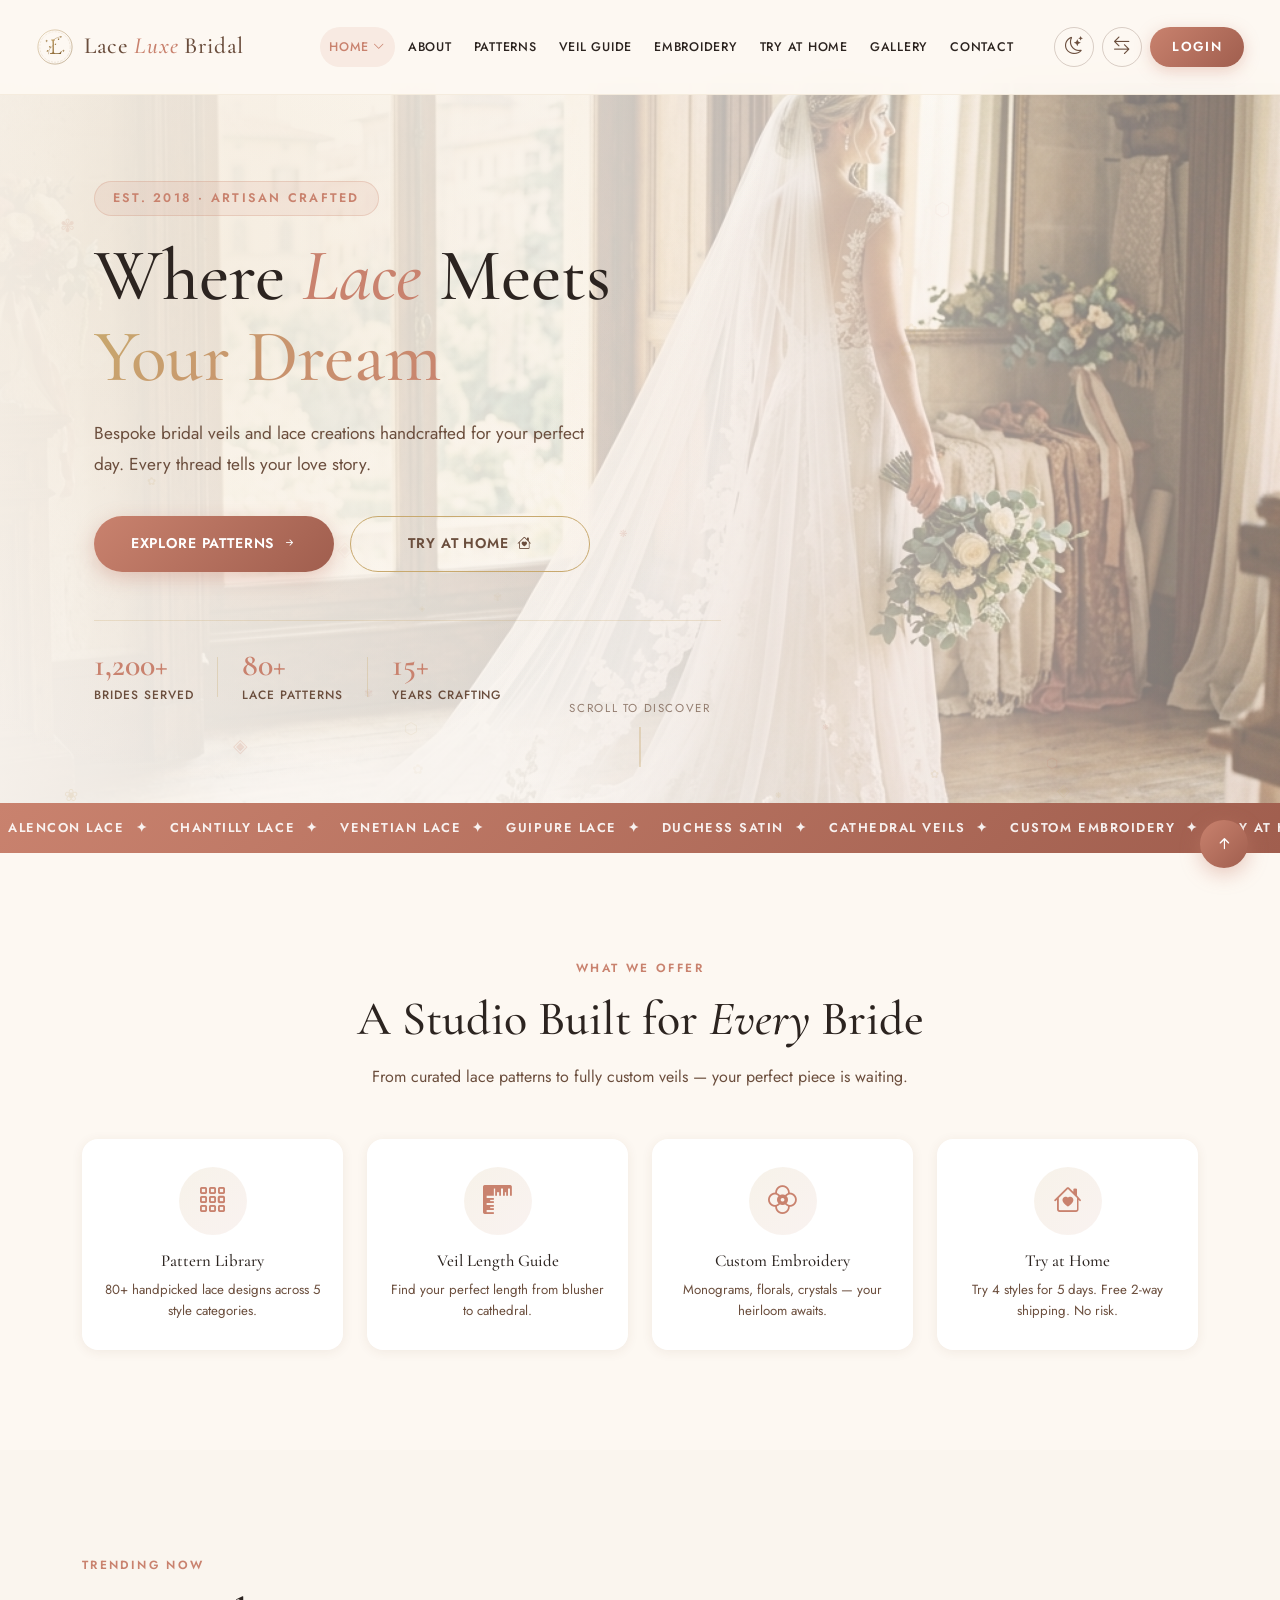
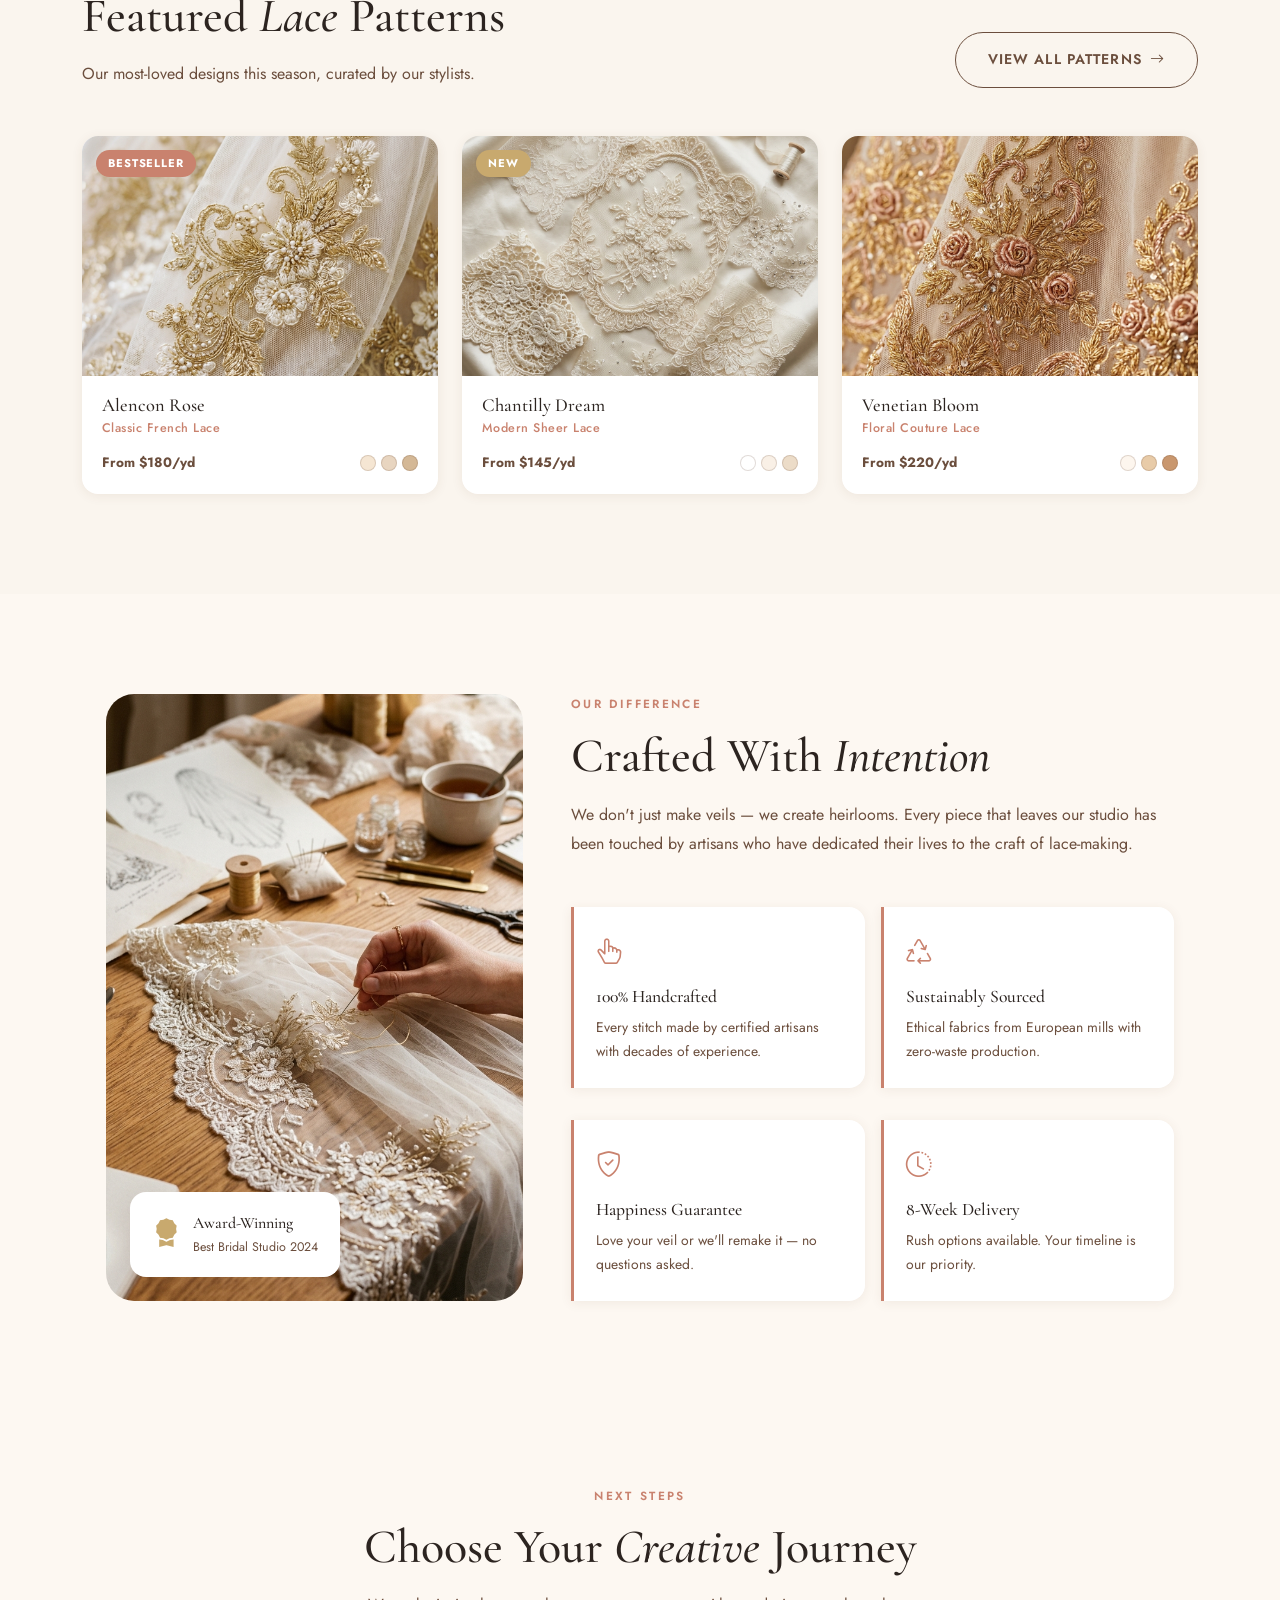
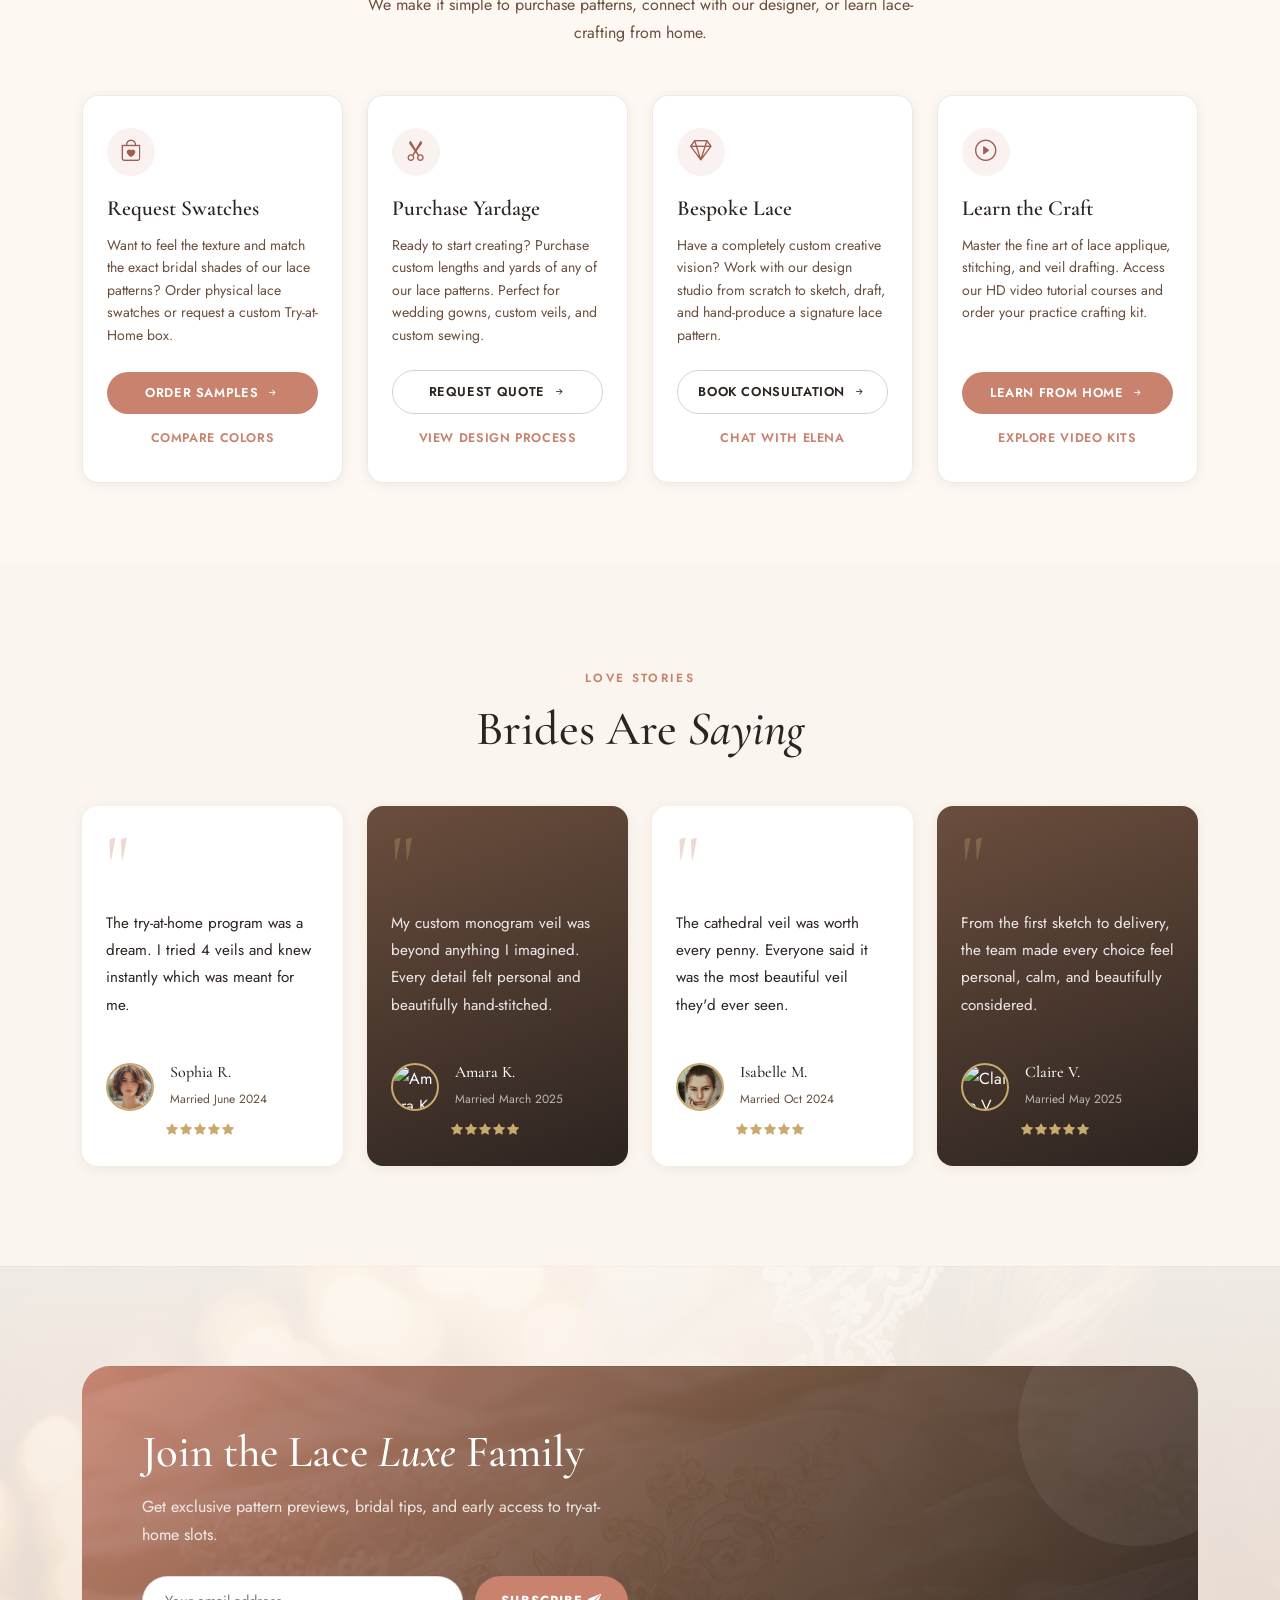
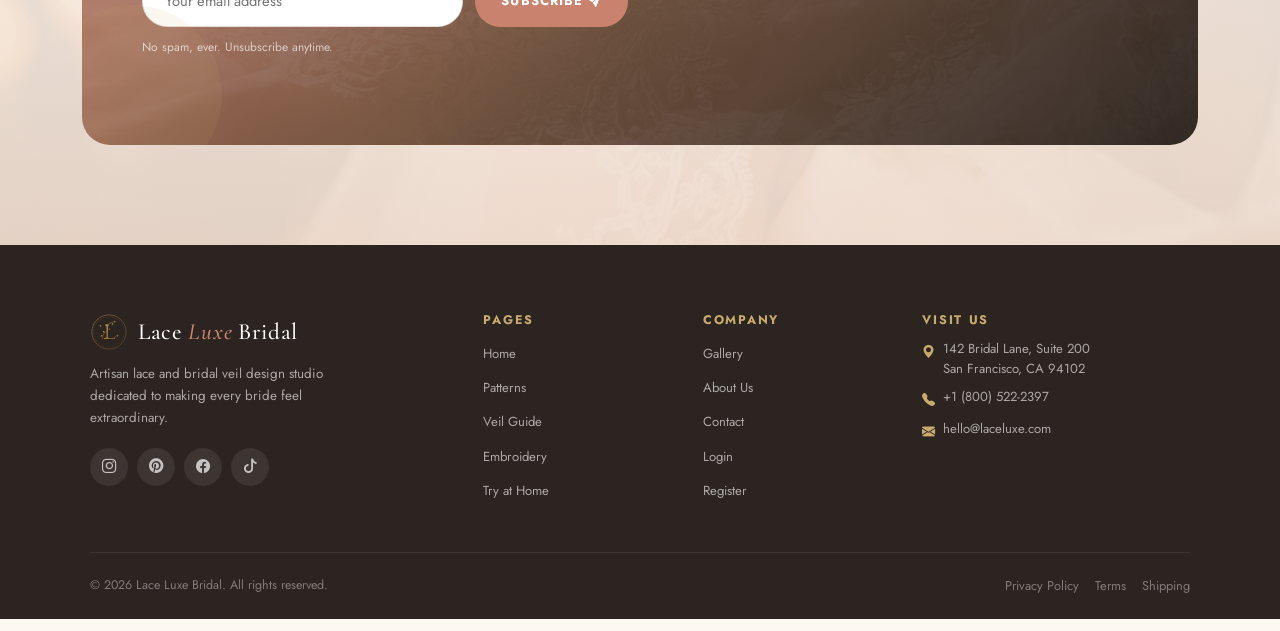
==== commit d56177bb: "feat: implement global RTL/LTR and theme toggle support, add SVG branding assets, and modularize sit" ====
--- a/index.html
+++ b/index.html
@@ -73,11 +73,26 @@
           <a href="try-at-home.html" class="btn-outline-custom">Try at Home <i class="bi bi-house-heart"></i></a>
         </div>
         <div class="hero-stats d-flex flex-wrap gap-4 mt-5">
-          <div class="stat-item"><span class="stat-num" data-target="1200">0</span><span class="stat-num">+</span><span class="stat-label">Brides Served</span></div>
+          <div class="stat-item">
+            <div class="d-flex align-items-baseline">
+              <span class="stat-num" data-target="1200">0</span><span class="stat-num">+</span>
+            </div>
+            <span class="stat-label">Brides Served</span>
+          </div>
           <div class="stat-divider"></div>
-          <div class="stat-item"><span class="stat-num" data-target="80">0</span><span class="stat-num">+</span><span class="stat-label">Lace Patterns</span></div>
+          <div class="stat-item">
+            <div class="d-flex align-items-baseline">
+              <span class="stat-num" data-target="80">0</span><span class="stat-num">+</span>
+            </div>
+            <span class="stat-label">Lace Patterns</span>
+          </div>
           <div class="stat-divider"></div>
-          <div class="stat-item"><span class="stat-num" data-target="15">0</span><span class="stat-num">+</span><span class="stat-label">Years Crafting</span></div>
+          <div class="stat-item">
+            <div class="d-flex align-items-baseline">
+              <span class="stat-num" data-target="15">0</span><span class="stat-num">+</span>
+            </div>
+            <span class="stat-label">Years Crafting</span>
+          </div>
         </div>
       </div>
       <div class="col-12 col-lg-5 d-none d-lg-block" data-aos="fade-left" data-aos-duration="1200" data-aos-delay="200">
@@ -262,6 +277,79 @@
               <h5>8-Week Delivery</h5>
               <p>Rush options available. Your timeline is our priority.</p>
             </div>
+          </div>
+        </div>
+      </div>
+    </div>
+  </div>
+</section>
+
+<!-- SECTION: CHOOSE YOUR JOURNEY (Next Steps) -->
+<section class="journey-section section-pad bg-cream" id="journey">
+  <div class="container">
+    <div class="section-header text-center mb-5" data-aos="fade-up">
+      <span class="section-tag">Next Steps</span>
+      <h2 class="section-title">Choose Your <em>Creative</em> Journey</h2>
+      <p class="section-subtitle">We make it simple to purchase patterns, connect with our designer, or learn lace-crafting from home.</p>
+    </div>
+    
+    <div class="journey-grid">
+      <!-- Path 1: Request Swatches -->
+      <div class="journey-card-wrap" data-aos="fade-up" data-aos-delay="0">
+        <div class="journey-card">
+          <div class="journey-card-top">
+            <div class="journey-icon"><i class="bi bi-bag-heart"></i></div>
+            <h4 class="journey-title">Request Swatches</h4>
+            <p class="journey-text">Want to feel the texture and match the exact bridal shades of our lace patterns? Order physical lace swatches or request a custom Try-at-Home box.</p>
+          </div>
+          <div style="width: 100%;">
+            <a href="try-at-home.html" class="journey-btn journey-btn-primary">Order Samples <i class="bi bi-arrow-right-short"></i></a>
+            <a href="patterns.html#color-palette" class="journey-secondary-link">Compare Colors</a>
+          </div>
+        </div>
+      </div>
+
+      <!-- Path 2: Purchase Yardage -->
+      <div class="journey-card-wrap" data-aos="fade-up" data-aos-delay="100">
+        <div class="journey-card">
+          <div class="journey-card-top">
+            <div class="journey-icon"><i class="bi bi-scissors"></i></div>
+            <h4 class="journey-title">Purchase Yardage</h4>
+            <p class="journey-text">Ready to start creating? Purchase custom lengths and yards of any of our lace patterns. Perfect for wedding gowns, custom veils, and custom sewing.</p>
+          </div>
+          <div style="width: 100%;">
+            <a href="contact.html?subject=custom-order" class="journey-btn journey-btn-outline">Request Quote <i class="bi bi-arrow-right-short"></i></a>
+            <a href="patterns.html#custom-process" class="journey-secondary-link">View Design Process</a>
+          </div>
+        </div>
+      </div>
+
+      <!-- Path 3: Bespoke Lace Design -->
+      <div class="journey-card-wrap" data-aos="fade-up" data-aos-delay="200">
+        <div class="journey-card">
+          <div class="journey-card-top">
+            <div class="journey-icon"><i class="bi bi-gem"></i></div>
+            <h4 class="journey-title">Bespoke Lace</h4>
+            <p class="journey-text">Have a completely custom creative vision? Work with our design studio from scratch to sketch, draft, and hand-produce a signature lace pattern.</p>
+          </div>
+          <div style="width: 100%;">
+            <a href="contact.html?subject=consultation" class="journey-btn journey-btn-outline">Book Consultation <i class="bi bi-arrow-right-short"></i></a>
+            <a href="contact.html" class="journey-secondary-link">Chat with Elena</a>
+          </div>
+        </div>
+      </div>
+
+      <!-- Path 4: Learn the Craft -->
+      <div class="journey-card-wrap" data-aos="fade-up" data-aos-delay="300">
+        <div class="journey-card">
+          <div class="journey-card-top">
+            <div class="journey-icon"><i class="bi bi-play-circle"></i></div>
+            <h4 class="journey-title">Learn the Craft</h4>
+            <p class="journey-text">Master the fine art of lace applique, stitching, and veil drafting. Access our HD video tutorial courses and order your practice crafting kit.</p>
+          </div>
+          <div style="width: 100%;">
+            <a href="contact.html?subject=online-class" class="journey-btn journey-btn-primary">Learn from Home <i class="bi bi-arrow-right-short"></i></a>
+            <a href="try-at-home.html" class="journey-secondary-link">Explore Video Kits</a>
           </div>
         </div>
       </div>
--- a/css/style.css
+++ b/css/style.css
@@ -79,21 +79,68 @@
 }
 
 .brand-icon {
-  font-size: 1.5rem;
-  color: var(--clr-gold);
-  line-height: 1;
-  animation: spinSlow 12s linear infinite;
-}
-@keyframes spinSlow { to { transform: rotate(360deg); } }
+  width: 38px !important;
+  height: 38px !important;
+  display: inline-flex !important;
+  background-image: url('../images/logo-light.svg') !important;
+  background-size: contain !important;
+  background-repeat: no-repeat !important;
+  background-position: center !important;
+  transition: transform 0.5s cubic-bezier(0.34, 1.56, 0.64, 1) !important;
+}
+
+body.dark-theme .brand-icon {
+  background-image: url('../images/logo-dark.svg') !important;
+}
+
+.brand-icon i {
+  display: none !important;
+}
+
+/* Hover micro-interactions */
+.navbar-brand:hover .brand-icon,
+.auth-brand:hover .brand-icon,
+.footer-brand:hover .brand-icon {
+  transform: scale(1.1) rotate(12deg) !important;
+}
+
+/* Center logo block inside authentication forms */
+body.auth-page .auth-brand {
+  display: flex !important;
+  width: fit-content !important;
+  max-width: 100% !important;
+  justify-content: center !important;
+  align-items: center !important;
+  margin-left: auto !important;
+  margin-right: auto !important;
+}
 
 .brand-text {
   font-family: var(--font-display);
   font-size: 1.45rem;
-  font-weight: 600;
+  font-weight: 500;
   color: var(--clr-mocha);
-  letter-spacing: 0.01em;
-}
-.brand-text em { color: var(--clr-rose); font-style: italic; }
+  letter-spacing: 0.03em;
+  transition: color var(--transition);
+}
+
+.brand-text em {
+  color: var(--clr-rose);
+  font-style: italic;
+  transition: color var(--transition);
+}
+
+.navbar-brand:hover .brand-text,
+.auth-brand:hover .brand-text,
+.footer-brand:hover .brand-text {
+  color: var(--clr-rose) !important;
+}
+
+.navbar-brand:hover .brand-text em,
+.auth-brand:hover .brand-text em,
+.footer-brand:hover .brand-text em {
+  color: var(--clr-gold) !important;
+}
 
 .nav-link {
   font-family: var(--font-body);
@@ -1545,6 +1592,10 @@
   border-color: rgba(200, 169, 110, 0.18) !important;
 }
 
+body.dark-theme .social-platform-card .bi-tiktok {
+  color: #ffffff !important;
+}
+
 body.dark-theme .form-control-custom,
 body.dark-theme .newsletter-form input {
   background: var(--clr-warm-white) !important;
@@ -1588,15 +1639,6 @@
   border: 1.5px solid rgba(200, 169, 110, 0.15) !important;
 }
 
-body.dark-theme .social-auth-btn {
-  background: var(--clr-warm-white) !important;
-  color: var(--clr-charcoal) !important;
-  border-color: rgba(200, 169, 110, 0.25) !important;
-}
-body.dark-theme .social-auth-btn:hover {
-  background: var(--clr-blush) !important;
-  border-color: var(--clr-rose) !important;
-}
 
 body.dark-theme .swatch-body {
   background: var(--clr-card-bg) !important;
@@ -1659,8 +1701,46 @@
 html[dir="rtl"] {
   text-align: right;
 }
+html[dir="rtl"] .offset-lg-1 {
+  margin-right: 8.33333333% !important;
+  margin-left: 0 !important;
+}
+html[dir="rtl"] .ms-lg-3 {
+  margin-right: 1rem !important;
+  margin-left: 0 !important;
+}
+html[dir="rtl"] .dropdown-icon {
+  margin-left: 0 !important;
+  margin-right: 4px !important;
+}
 html[dir="rtl"] body {
   font-family: var(--font-body);
+  text-align: right !important;
+}
+html[dir="rtl"] .site-footer {
+  text-align: right !important;
+}
+html[dir="rtl"] .footer-brand,
+html[dir="rtl"] .footer-heading,
+html[dir="rtl"] .footer-links,
+html[dir="rtl"] .footer-links li,
+html[dir="rtl"] .footer-links a,
+html[dir="rtl"] .footer-copy,
+html[dir="rtl"] .footer-legal,
+html[dir="rtl"] .footer-legal a {
+  text-align: right !important;
+}
+html[dir="rtl"] .footer-about {
+  direction: ltr !important;
+  text-align: right !important;
+}
+html[dir="rtl"] .footer-address p {
+  direction: ltr !important;
+  justify-content: flex-end !important;
+}
+html[dir="rtl"] .footer-copy {
+  direction: ltr !important;
+  text-align: right !important;
 }
 html[dir="rtl"] .me-2 {
   margin-left: 0.5rem !important;
@@ -1727,6 +1807,10 @@
 html[dir="rtl"] .page-hero-badge {
   left: 5%;
   right: auto;
+}
+html[dir="rtl"] :is(.bi-arrow-right-short, .bi-arrow-right, .bi-arrow-left, .bi-arrow-left-short) {
+  transform: scaleX(-1);
+  display: inline-block;
 }
 
 /* ==========================================
--- a/css/pages.css
+++ b/css/pages.css
@@ -487,7 +487,28 @@
 .location-detail i { color: var(--clr-rose); margin-top: 3px; flex-shrink: 0; }
 
 /* ─── AUTH PAGE LAYOUT ─── */
-.auth-page { min-height: 100vh; display: flex; flex-direction: column; }
+.auth-page { min-height: 100vh; display: flex; flex-direction: column; padding-top: 70px !important; }
+.auth-header {
+  position: fixed !important;
+  top: 0 !important;
+  left: 0 !important;
+  width: 100% !important;
+  height: 70px !important;
+  background: #fdf8f2 !important;
+  display: flex !important;
+  align-items: center !important;
+  justify-content: flex-end !important;
+  padding: 0 24px !important;
+  z-index: 9999 !important;
+  transition: background 0.3s ease !important;
+}
+body.dark-theme .auth-header {
+  background: #120c0a !important;
+}
+.auth-header .auth-top-controls {
+  display: flex !important;
+  gap: 12px !important;
+}
 .auth-split {
   flex: 1;
   display: grid;
@@ -892,6 +913,10 @@
 .reg-step.done .step-circle { background: var(--clr-gold); color: #fff; }
 .step-label { font-size: 0.68rem; font-weight: 600; text-transform: uppercase; letter-spacing: 0.06em; color: var(--clr-mocha); margin-top: 6px; }
 .reg-step.active .step-label { color: var(--clr-rose); }
+html[dir="rtl"] .reg-step::after {
+  right: 50% !important;
+  left: auto !important;
+}
 
 /* ─── NEWSLETTER SECTION ─── */
 .newsletter-section { background: var(--clr-section-bg); }
@@ -3210,7 +3235,7 @@
 
 #contact-map .map-placeholder {
   min-height: 360px;
-  height: auto;
+  height: 100%;
   padding: 36px 24px;
   text-align: center;
 }
@@ -3470,6 +3495,7 @@
 
   #contact-map .map-placeholder {
     min-height: 300px;
+    height: auto;
     padding: 30px 18px;
     border-radius: var(--radius-md);
   }
@@ -7676,11 +7702,11 @@
 }
 
 body.auth-page.auth-simple-page .auth-center-shell .auth-brand {
-  display: inline-flex !important;
+  display: flex !important;
   justify-content: center !important;
-  margin: 0 auto !important;
+  margin: 0 auto 24px !important;
   max-width: min(100%, 320px) !important;
-  width: fit-content;
+  width: fit-content !important;
 }
 
 body.auth-page.auth-simple-page .auth-center-shell .auth-brand .brand-icon {
@@ -8773,6 +8799,7 @@
     background-image:
       linear-gradient(180deg, rgba(18, 12, 10, 0.98) 0%, rgba(18, 12, 10, 0.94) 62%, rgba(18, 12, 10, 0.82) 100%),
       url('../images/hero_index.png') !important;
+  }
 }
 .pricing-card:not(.featured-price) .price-feature i {
   color: var(--clr-rose-dark) !important; /* Compliant contrast check icon */
@@ -8829,45 +8856,7 @@
   margin-left: 12px;
 }
 
-.social-auth-buttons {
-  display: flex;
-  flex-direction: column;
-  gap: 12px;
-  margin-bottom: 24px;
-}
-
-.btn-social-auth {
-  display: flex;
-  align-items: center;
-  justify-content: center;
-  gap: 10px;
-  width: 100%;
-  padding: 12px 16px;
-  background: transparent;
-  border: 1.5px solid rgba(107, 78, 61, 0.22);
-  border-radius: var(--radius-sm);
-  color: var(--clr-charcoal);
-  font-family: var(--font-body);
-  font-size: 0.92rem;
-  font-weight: 500;
-  cursor: pointer;
-  transition: background var(--transition), border-color var(--transition), color var(--transition), transform var(--transition);
-}
-
-.btn-social-auth:hover {
-  background: rgba(107, 78, 61, 0.05);
-  border-color: var(--clr-rose);
-  transform: translateY(-1px);
-}
-
-body.dark-theme .btn-social-auth {
-  color: #fffdf9;
-  border-color: rgba(232, 213, 168, 0.22);
-}
-
-body.dark-theme .btn-social-auth:hover {
-  background: rgba(232, 213, 168, 0.08);
-  border-color: var(--clr-gold);
+
 .brand-text,
 #mainNav .navbar-brand .brand-text,
 .auth-simple-page .auth-brand .brand-text,
@@ -9027,48 +9016,65 @@
 }
 
 .social-auth-buttons {
-  display: flex;
-  flex-direction: column;
-  gap: 12px;
-  margin-bottom: 24px;
+  display: grid !important;
+  grid-template-columns: 1fr 1fr !important;
+  gap: 16px !important;
+  margin-bottom: 24px !important;
+  width: 100% !important;
 }
 
 .btn-social-auth {
-  display: flex;
-  align-items: center;
-  justify-content: center;
-  gap: 10px;
-  width: 100%;
-  padding: 12px 16px;
-  background: transparent;
-  border: 1.5px solid rgba(107, 78, 61, 0.22);
-  border-radius: var(--radius-sm);
-  color: var(--clr-charcoal);
-  font-family: var(--font-body);
-  font-size: 0.92rem;
-  font-weight: 500;
-  cursor: pointer;
-  transition: background var(--transition), border-color var(--transition), color var(--transition), transform var(--transition);
-}
-
+  display: inline-flex !important;
+  align-items: center !important;
+  justify-content: center !important;
+  gap: 6px !important;
+  width: 100% !important;
+  padding: 12px 10px !important;
+  border-radius: 50px !important;
+  background: #2c2420 !important; /* Premium brand charcoal background */
+  border: 1.5px solid rgba(232, 213, 168, 0.15) !important; /* Subtle gold/champagne border */
+  color: #fffdf9 !important; /* White text */
+  font-family: var(--font-body) !important;
+  font-size: 0.8rem !important;
+  font-weight: 500 !important;
+  letter-spacing: 0.03em !important;
+  text-transform: none !important;
+  cursor: pointer !important;
+  box-shadow: 0 2px 8px rgba(0, 0, 0, 0.1) !important;
+  transition: all var(--transition) !important;
+}
+
+.btn-social-auth i {
+  font-size: 1.15rem !important;
+  color: #fffdf9 !important;
+  transition: color var(--transition) !important;
+}
+
+/* Symmetrical luxury hover transitions */
 .btn-social-auth:hover {
-  background: rgba(107, 78, 61, 0.05);
-  border-color: var(--clr-rose);
-  transform: translateY(-1px);
-}
-
+  background: #1e1815 !important; /* Deeper charcoal on hover */
+  border-color: var(--clr-gold) !important; /* Gold border hover glow */
+  color: var(--clr-gold-light) !important;
+  transform: translateY(-2px) !important;
+  box-shadow: 0 4px 15px rgba(200, 169, 110, 0.15) !important;
+}
+
+.btn-social-auth:hover i {
+  color: var(--clr-gold-light) !important;
+}
+
+/* Symmetrical dark theme style (matches the premium dark layout) */
 body.dark-theme .btn-social-auth {
-  color: #fffdf9;
-  border-color: rgba(232, 213, 168, 0.22);
+  background: rgba(44, 36, 32, 0.7) !important;
+  border-color: rgba(232, 213, 168, 0.18) !important;
+  color: #fffdf9 !important;
+  box-shadow: 0 2px 8px rgba(0, 0, 0, 0.25) !important;
 }
 
 body.dark-theme .btn-social-auth:hover {
-  background: rgba(232, 213, 168, 0.08);
-  border-color: var(--clr-gold);
-}
-
-.btn-social-auth i {
-  font-size: 1.15rem;
+  background: rgba(232, 213, 168, 0.08) !important;
+  border-color: var(--clr-gold) !important;
+  color: var(--clr-gold-light) !important;
 }
 
 /* Centering logo inside the auth form card */
@@ -9180,17 +9186,17 @@
 }
 
 :is(.about-page, .contact-page, .veil-guide-page, .patterns-page, .embroidery-page, .try-page, .gallery-page) .page-hero .page-hero-content {
-  text-align: left !important;
+  text-align: center !important;
   width: 100% !important;
 }
 
 :is(.about-page, .contact-page, .veil-guide-page, .patterns-page, .embroidery-page, .try-page, .gallery-page) .page-hero .breadcrumb-nav,
 :is(.about-page, .contact-page, .veil-guide-page, .patterns-page, .embroidery-page, .try-page, .gallery-page) .page-hero .page-hero-actions {
-  justify-content: flex-start !important;
+  justify-content: center !important;
 }
 
 :is(.about-page, .contact-page, .veil-guide-page, .patterns-page, .embroidery-page, .try-page, .gallery-page) .page-hero-subtitle {
-  margin-left: 0 !important;
+  margin-left: auto !important;
   margin-right: auto !important;
   max-width: 680px !important;
 }
@@ -9231,3 +9237,319 @@
     max-width: 320px !important;
   }
 }
+
+/* =============================================
+   CHOOSE YOUR JOURNEY SECTION – LUXURY CTAS
+   ============================================= */
+.journey-section {
+  padding: 80px 0 !important;
+  background: var(--clr-cream) !important;
+}
+
+.journey-grid {
+  display: grid !important;
+  grid-template-columns: repeat(auto-fit, minmax(250px, 1fr)) !important;
+  gap: 24px !important;
+  margin-top: 40px !important;
+}
+
+@media (max-width: 1199.98px) {
+  .journey-grid {
+    grid-template-columns: repeat(2, minmax(0, 1fr)) !important;
+  }
+}
+
+@media (max-width: 575.98px) {
+  .journey-grid {
+    grid-template-columns: minmax(0, 1fr) !important;
+  }
+}
+
+
+.journey-card {
+  background: rgba(255, 255, 255, 0.95) !important;
+  border: 1.5px solid rgba(107, 78, 61, 0.12) !important;
+  border-radius: var(--radius-md) !important;
+  padding: 32px 24px !important;
+  display: flex !important;
+  flex-direction: column !important;
+  align-items: start !important;
+  justify-content: space-between !important;
+  height: 100% !important;
+  box-shadow: var(--shadow-sm) !important;
+  transition: all var(--transition) !important;
+}
+
+.journey-card:hover {
+  transform: translateY(-5px) !important;
+  box-shadow: 0 15px 35px rgba(100, 60, 40, 0.08) !important;
+  border-color: var(--clr-rose) !important;
+}
+
+.journey-card-top {
+  width: 100% !important;
+}
+
+.journey-icon {
+  width: 48px !important;
+  height: 48px !important;
+  border-radius: 50% !important;
+  background: rgba(201, 130, 110, 0.1) !important;
+  color: var(--clr-rose-dark) !important;
+  display: inline-flex !important;
+  align-items: center !important;
+  justify-content: center !important;
+  font-size: 1.35rem !important;
+  margin-bottom: 20px !important;
+  transition: all var(--transition) !important;
+}
+
+.journey-card:hover .journey-icon {
+  background: var(--clr-rose) !important;
+  color: #ffffff !important;
+}
+
+.journey-title {
+  font-family: var(--font-display) !important;
+  font-size: 1.35rem !important;
+  font-weight: 600 !important;
+  color: var(--clr-charcoal) !important;
+  margin-bottom: 12px !important;
+}
+
+.journey-text {
+  font-family: var(--font-body) !important;
+  font-size: 0.88rem !important;
+  line-height: 1.6 !important;
+  color: var(--clr-mocha) !important;
+  margin-bottom: 24px !important;
+}
+
+.journey-btn {
+  display: inline-flex !important;
+  align-items: center !important;
+  justify-content: center !important;
+  gap: 8px !important;
+  padding: 10px 18px !important;
+  border-radius: 50px !important;
+  font-family: var(--font-body) !important;
+  font-size: 0.8rem !important;
+  font-weight: 600 !important;
+  text-transform: uppercase !important;
+  letter-spacing: 0.05em !important;
+  cursor: pointer !important;
+  transition: all var(--transition) !important;
+  text-decoration: none !important;
+  width: 100% !important;
+  text-align: center !important;
+}
+
+.journey-btn-primary {
+  background: var(--clr-rose) !important;
+  color: #ffffff !important;
+  border: none !important;
+}
+
+.journey-btn-primary:hover {
+  background: var(--clr-rose-dark) !important;
+  color: #ffffff !important;
+}
+
+.journey-btn-outline {
+  background: transparent !important;
+  border: 1px solid rgba(107, 78, 61, 0.25) !important;
+  color: var(--clr-charcoal) !important;
+}
+
+.journey-btn-outline:hover {
+  border-color: var(--clr-rose) !important;
+  color: var(--clr-rose) !important;
+  background: var(--clr-cream) !important;
+}
+
+.journey-secondary-link {
+  font-family: var(--font-body) !important;
+  font-size: 0.78rem !important;
+  font-weight: 600 !important;
+  color: var(--clr-rose) !important;
+  text-decoration: none !important;
+  text-transform: uppercase !important;
+  letter-spacing: 0.05em !important;
+  margin-top: 14px !important;
+  display: inline-block !important;
+  width: 100% !important;
+  text-align: center !important;
+}
+
+.journey-secondary-link:hover {
+  color: var(--clr-rose-dark) !important;
+  text-decoration: underline !important;
+}
+
+/* Dark Theme Overrides for Journey */
+body.dark-theme .journey-card {
+  background: rgba(28, 22, 19, 0.95) !important;
+  border-color: rgba(232, 213, 168, 0.12) !important;
+  box-shadow: 0 4px 20px rgba(0, 0, 0, 0.3) !important;
+}
+
+body.dark-theme .journey-card:hover {
+  border-color: var(--clr-gold) !important;
+  box-shadow: 0 15px 35px rgba(0, 0, 0, 0.5) !important;
+}
+
+body.dark-theme .journey-icon {
+  background: rgba(232, 213, 168, 0.08) !important;
+  color: var(--clr-gold-light) !important;
+}
+
+body.dark-theme .journey-card:hover .journey-icon {
+  background: var(--clr-gold) !important;
+  color: #120c0a !important;
+}
+
+body.dark-theme .journey-title {
+  color: #fffdf9 !important;
+}
+
+body.dark-theme .journey-text {
+  color: #e3cfbe !important;
+}
+
+body.dark-theme .journey-btn-outline {
+  border-color: rgba(232, 213, 168, 0.3) !important;
+  color: #fffdf9 !important;
+}
+
+body.dark-theme .journey-btn-outline:hover {
+  background: rgba(232, 213, 168, 0.08) !important;
+  border-color: var(--clr-gold) !important;
+  color: var(--clr-gold-light) !important;
+}
+
+body.dark-theme .journey-secondary-link {
+  color: var(--clr-gold-light) !important;
+}
+
+body.dark-theme .journey-secondary-link:hover {
+  color: var(--clr-gold) !important;
+}
+
+/* RTL Desktop Navbar Alignment Overrides */
+@media (min-width: 1200px) {
+  html[dir="rtl"] #mainNav {
+    direction: rtl !important;
+  }
+  html[dir="rtl"] #mainNav .navbar-brand {
+    margin-left: 18px !important;
+    margin-right: 0 !important;
+  }
+  html[dir="rtl"] #mainNav .navbar-collapse {
+    direction: rtl !important;
+    justify-content: flex-end !important;
+  }
+  html[dir="rtl"] #mainNav .navbar-nav {
+    direction: rtl !important;
+    justify-content: center !important;
+  }
+  html[dir="rtl"] #mainNav .navbar-collapse > .d-flex {
+    justify-content: flex-start !important;
+  }
+}
+
+/* ==========================================
+   RTL GLOBAL & FOOTER ALIGNMENTS
+   ========================================== */
+html[dir="rtl"] body {
+  text-align: right !important;
+}
+
+html[dir="rtl"] .site-footer {
+  text-align: right !important;
+}
+
+html[dir="rtl"] .footer-brand,
+html[dir="rtl"] .footer-heading,
+html[dir="rtl"] .footer-links,
+html[dir="rtl"] .footer-links li,
+html[dir="rtl"] .footer-links a,
+html[dir="rtl"] .footer-copy,
+html[dir="rtl"] .footer-legal,
+html[dir="rtl"] .footer-legal a {
+  text-align: right !important;
+}
+
+html[dir="rtl"] .site-footer .footer-brand {
+  display: flex !important;
+  width: fit-content !important;
+  margin-left: auto !important;
+  margin-right: 0 !important;
+}
+
+html[dir="rtl"] .navbar-brand {
+  margin-left: 1rem !important;
+  margin-right: 0 !important;
+}
+
+html[dir="rtl"] .footer-about {
+  direction: ltr !important;
+  text-align: right !important;
+}
+
+html[dir="rtl"] .footer-copy {
+  direction: ltr !important;
+  text-align: right !important;
+}
+
+/* RTL Footer Address Alignment Overrides */
+html[dir="rtl"] .footer-address p:nth-child(1) {
+  direction: rtl !important;
+  justify-content: flex-start !important;
+}
+
+html[dir="rtl"] .footer-address p:nth-child(2),
+html[dir="rtl"] .footer-address p:nth-child(3) {
+  direction: ltr !important;
+  flex-direction: row-reverse !important;
+  justify-content: flex-start !important;
+}
+
+/* Ensure offset spacing classes respect RTL direction shifts */
+html[dir="rtl"] .site-footer .offset-lg-1 {
+  margin-right: 0 !important;
+  margin-left: 0 !important;
+}
+
+/* Footer bottom layouts in mobile centering */
+@media (max-width: 767.98px) {
+  html[dir="rtl"] .site-footer {
+    text-align: center !important;
+  }
+  html[dir="rtl"] .site-footer .footer-brand {
+    margin-left: auto !important;
+    margin-right: auto !important;
+  }
+  html[dir="rtl"] .footer-brand,
+  html[dir="rtl"] .footer-socials,
+  html[dir="rtl"] .footer-bottom,
+  html[dir="rtl"] .footer-legal {
+    justify-content: center !important;
+  }
+  html[dir="rtl"] .footer-about {
+    text-align: center !important;
+  }
+  html[dir="rtl"] .footer-address p:nth-child(1) {
+    justify-content: center !important;
+  }
+  html[dir="rtl"] .footer-address p:nth-child(2),
+  html[dir="rtl"] .footer-address p:nth-child(3) {
+    justify-content: center !important;
+  }
+  html[dir="rtl"] .footer-copy {
+    text-align: center !important;
+  }
+}
+
+
+
+
